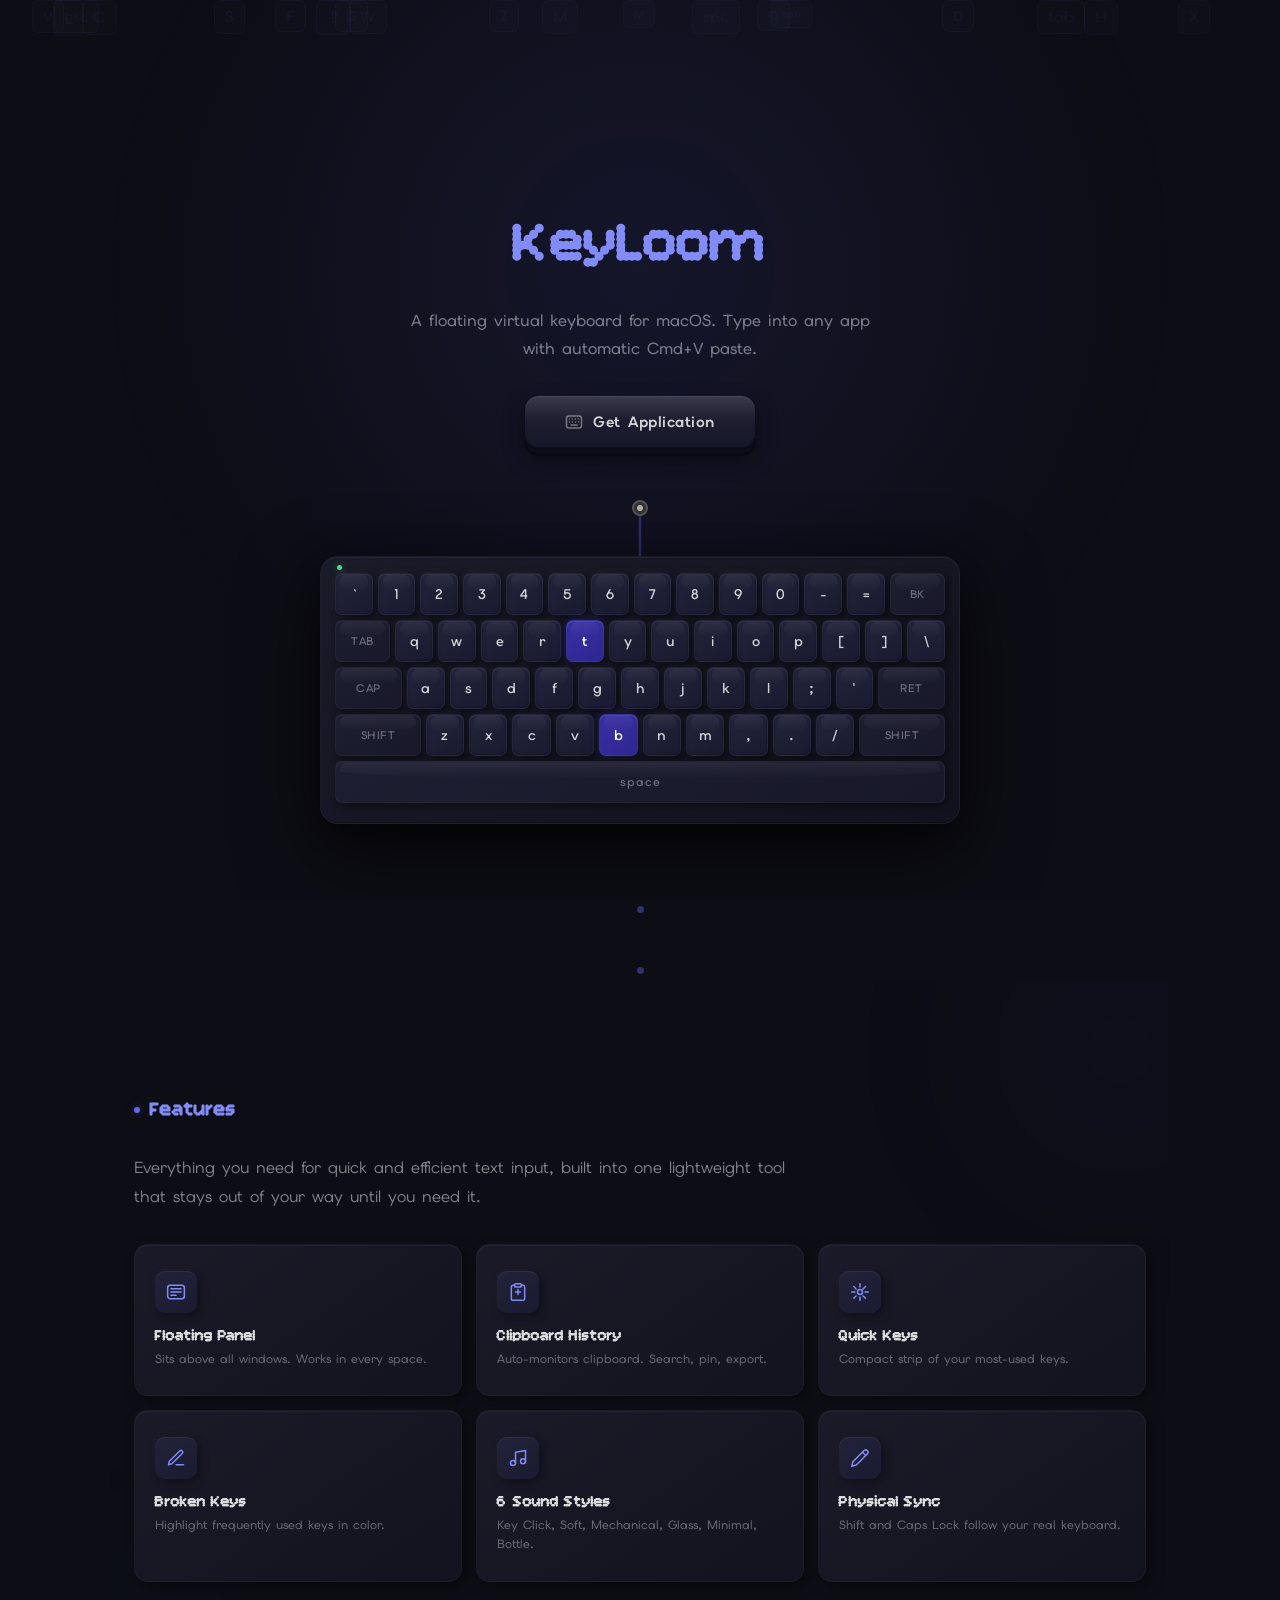
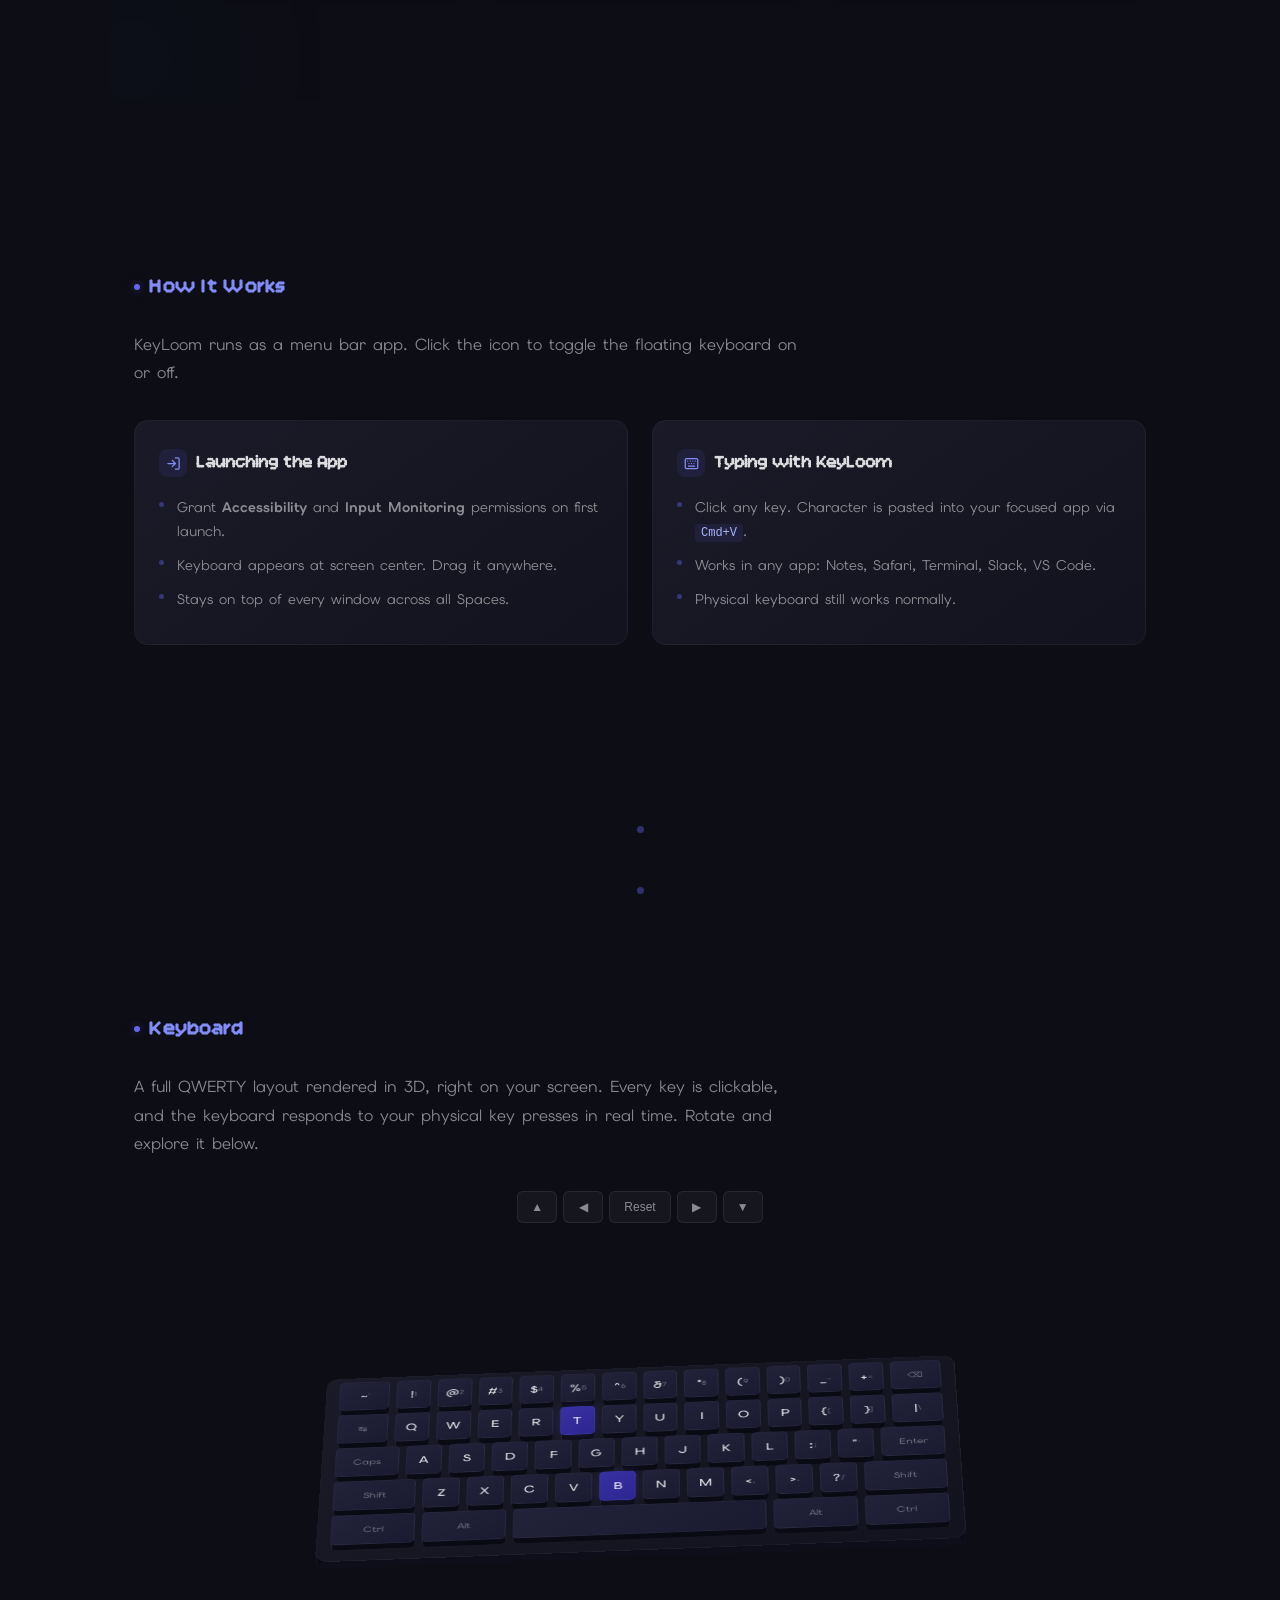
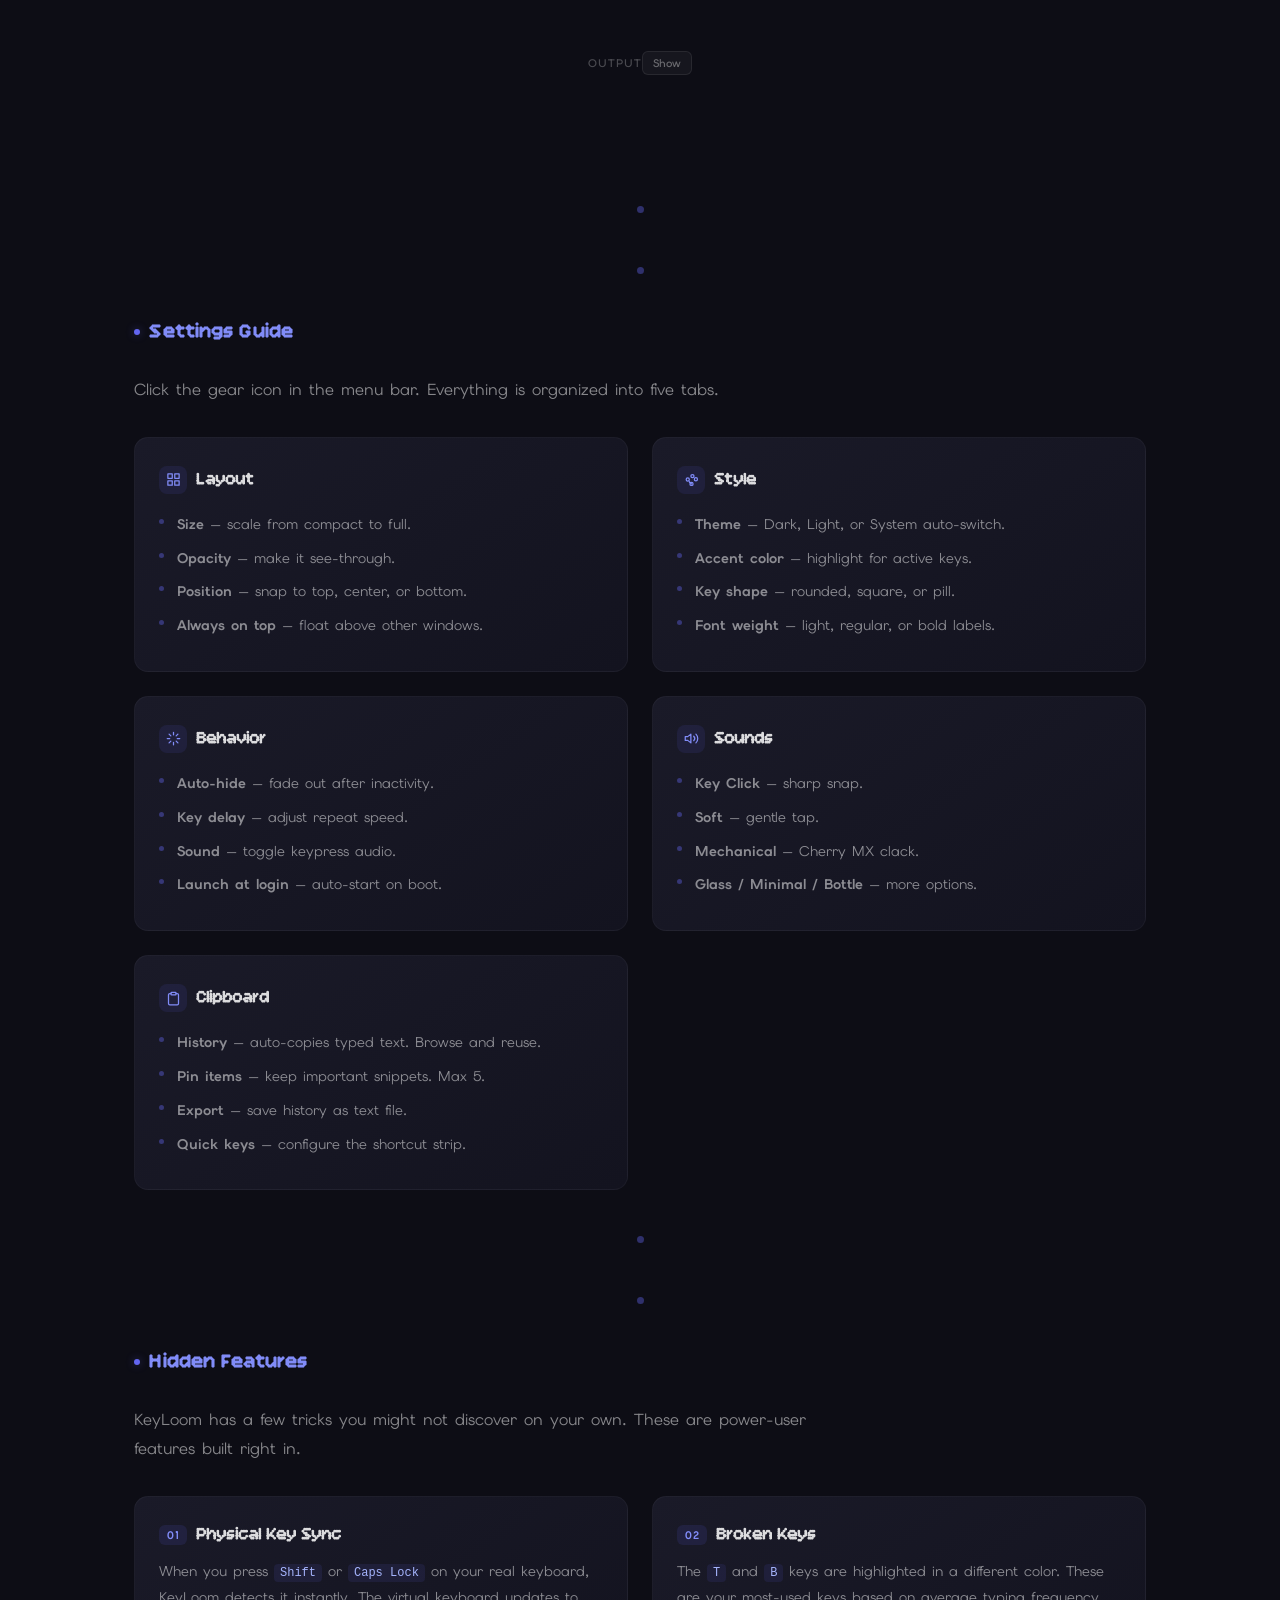
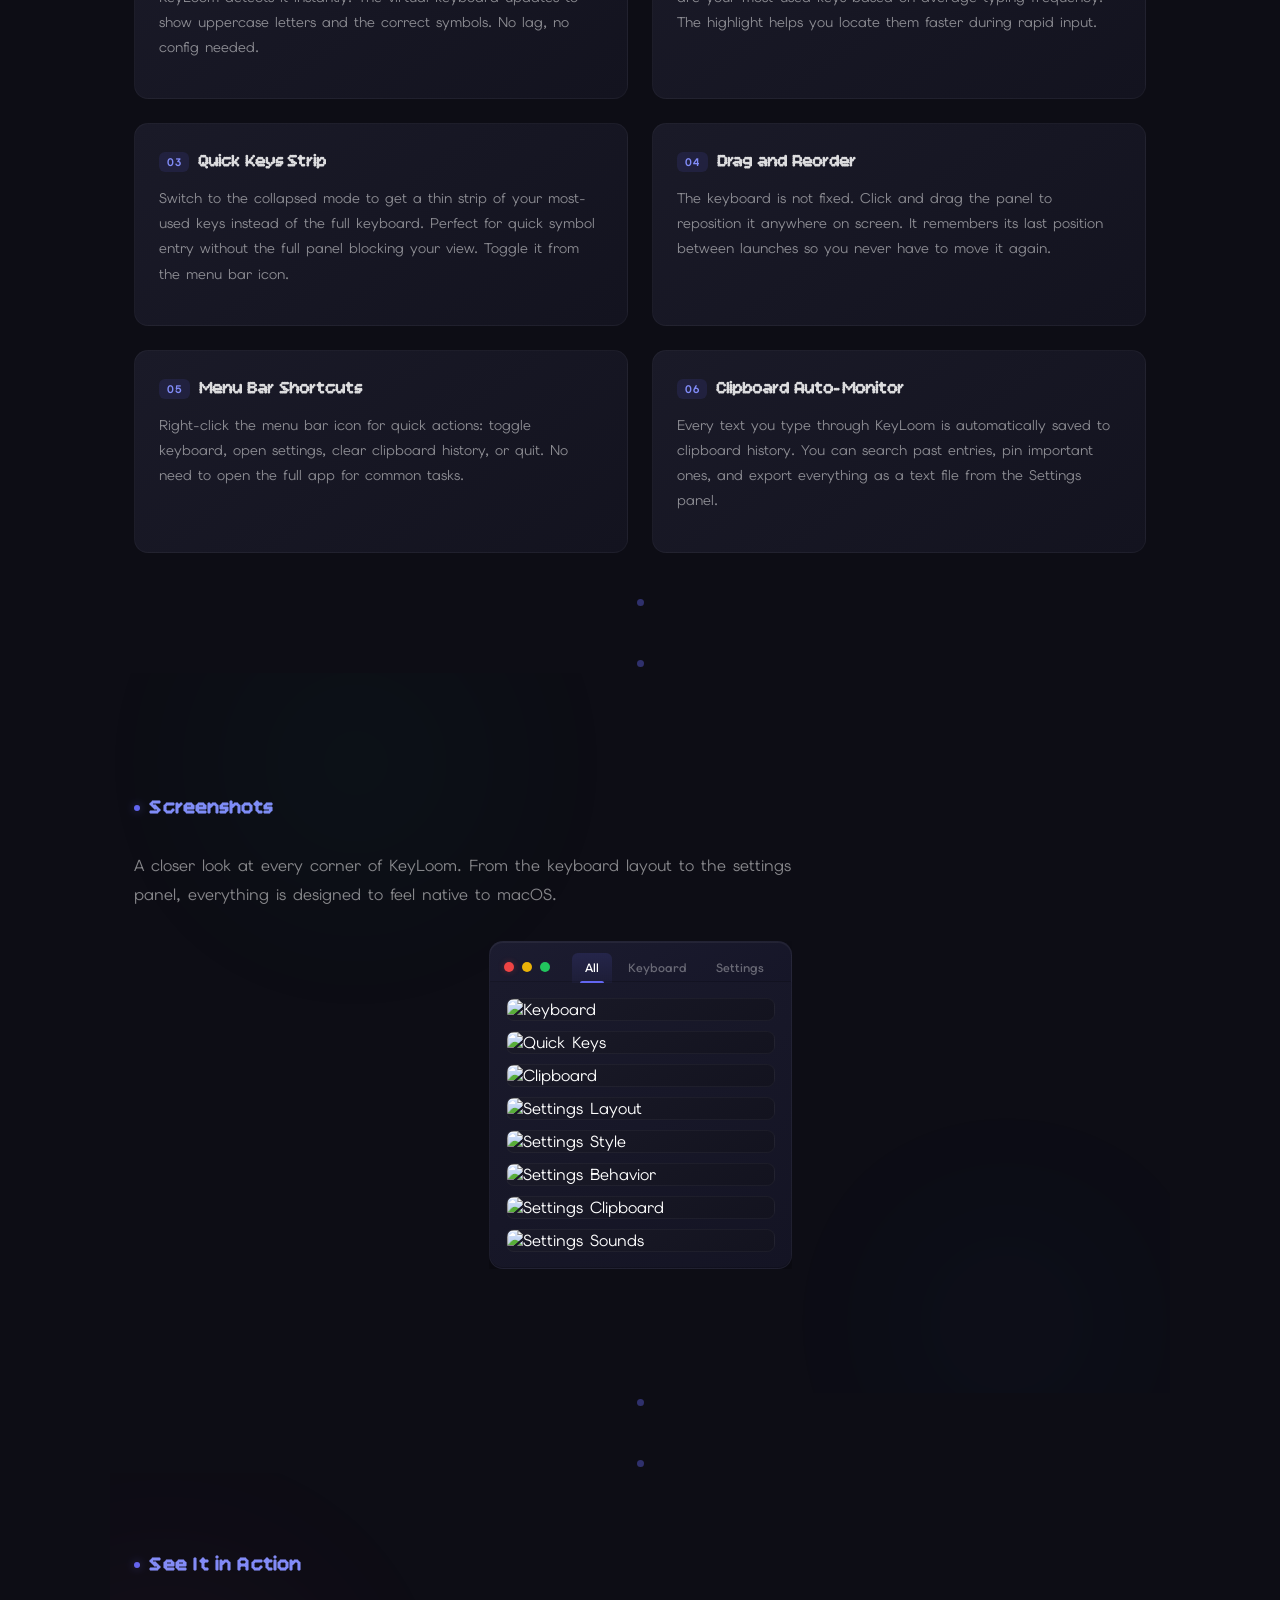
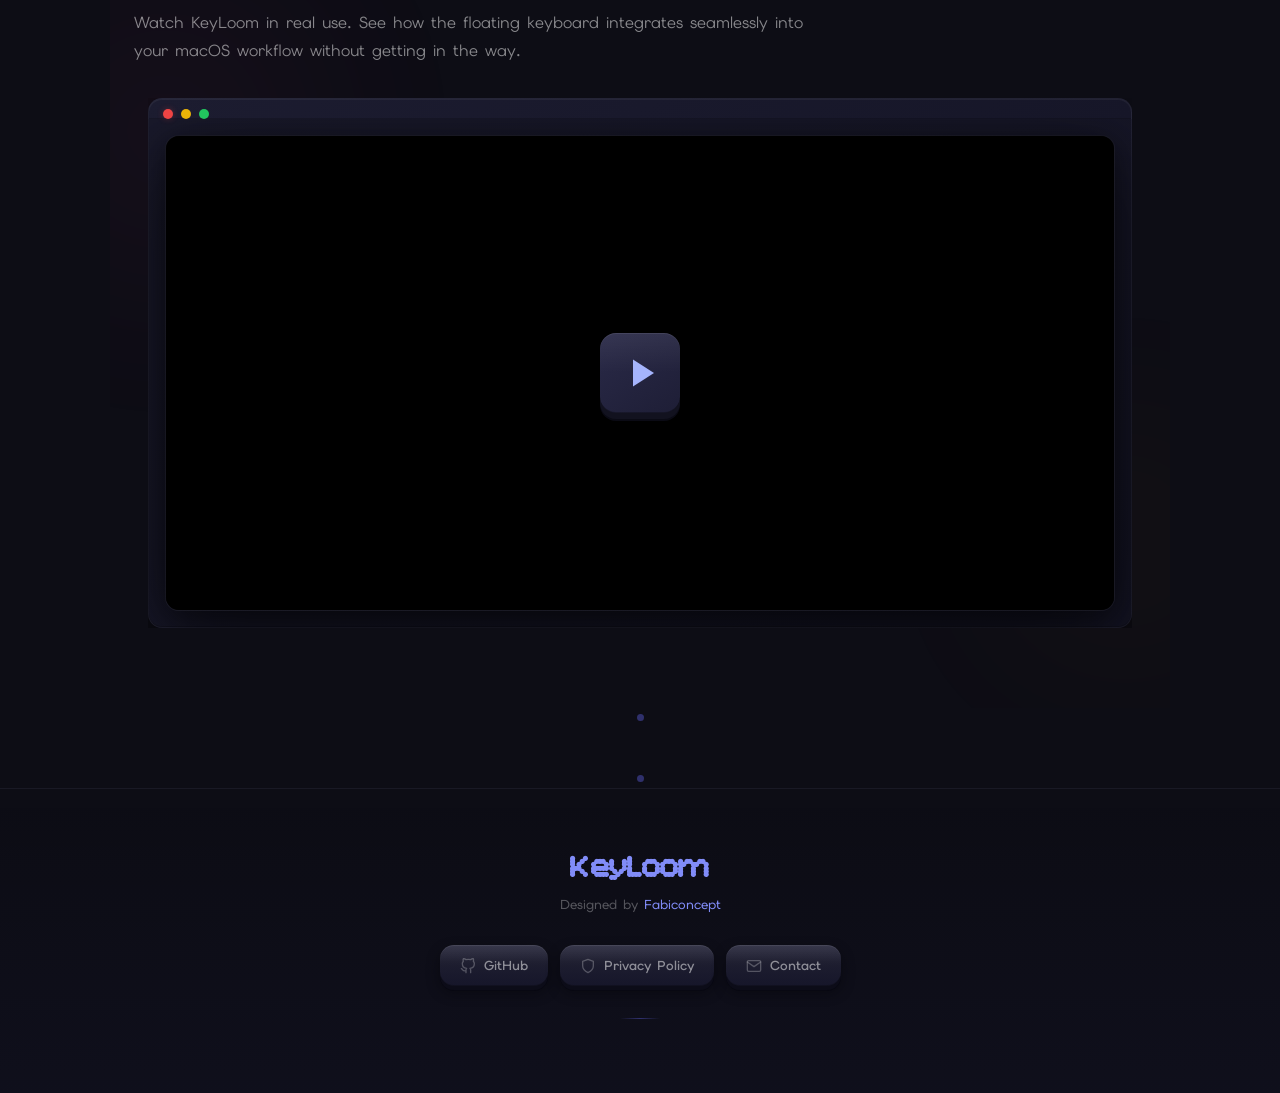
==== index.html @ 91e25a17 "deploy: 0bbc790ae3cbb75670860742435e9b5a8683fbfc" ====
<!DOCTYPE html>
<html lang="en">
<head>
<meta charset="UTF-8">
<meta name="viewport" content="width=device-width, initial-scale=1.0">
<title>KeyLoom - Floating Virtual Keyboard for macOS</title>
<meta name="description" content="KeyLoom is a floating virtual keyboard for macOS. Type with a customizable on-screen keyboard that stays on top of every window. Features clipboard history, broken keys, quick keys, and 6 sound styles.">
<meta name="keywords" content="macOS, virtual keyboard, floating keyboard, on-screen keyboard, accessibility, clipboard history, KeyLoom">
<meta name="author" content="Fabiconcept">
<meta name="robots" content="index, follow">
<link rel="canonical" href="https://keyloom.app/">
<meta property="og:type" content="website">
<meta property="og:title" content="KeyLoom - Floating Virtual Keyboard for macOS">
<meta property="og:description" content="A floating virtual keyboard for macOS. Customizable, always on top, with clipboard history, quick keys, and 6 sound styles.">
<meta property="og:image" content="https://keyloom.app/screenshots/final/hero.png">
<meta property="og:url" content="https://keyloom.app/">
<meta property="og:site_name" content="KeyLoom">
<meta name="twitter:card" content="summary_large_image">
<meta name="twitter:title" content="KeyLoom - Floating Virtual Keyboard for macOS">
<meta name="twitter:description" content="A floating virtual keyboard for macOS. Customizable, always on top, with clipboard history, quick keys, and 6 sound styles.">
<meta name="twitter:image" content="https://keyloom.app/screenshots/final/hero.png">
<meta name="twitter:creator" content="@fabiconcept">
<meta name="theme-color" content="#0d0d15">
<meta name="apple-mobile-web-app-capable" content="yes">
<meta name="apple-mobile-web-app-status-bar-style" content="black-translucent">
<link rel="icon" type="image/png" href="final/icon_256x256.png">
<style>
  @import url('https://fonts.googleapis.com/css2?family=Elms+Sans:wght@400;500;600;700&family=Bitcount+Prop+Single:wght@400;700&display=swap');
  * { margin: 0; padding: 0; box-sizing: border-box; }
  body {
    font-family: 'Elms Sans', sans-serif;
    background: #0d0d15;
    color: #fff;
    min-height: 100vh;
    overflow-x: hidden;
  }

  /* === FLOATING KEYS === */
  .bg-keys {
    position: fixed;
    inset: 0;
    pointer-events: none;
    z-index: 0;
    overflow: hidden;
  }
  .bg-key {
    position: absolute;
    font-family: 'Elms Sans', sans-serif;
    font-size: 14px;
    font-weight: 600;
    color: rgba(99,102,241,0.06);
    border: 1px solid rgba(99,102,241,0.04);
    border-radius: 6px;
    padding: 6px 10px;
    background: rgba(255,255,255,0.01);
    animation: drift linear infinite;
    will-change: transform;
  }
  @keyframes drift {
    0% { transform: translateY(110vh) rotate(0deg); opacity: 0; }
    10% { opacity: 1; }
    90% { opacity: 1; }
    100% { transform: translateY(-10vh) rotate(var(--rot)); opacity: 0; }
  }

  /* === HERO === */
  .hero {
    position: relative;
    min-height: 100vh;
    padding: 140px 20px 100px;
    text-align: center;
    overflow: hidden;
    display: flex;
    flex-direction: column;
    align-items: center;
    justify-content: center;
  }
  .hero::before {
    content: '';
    position: absolute;
    top: 0;
    left: 50%;
    transform: translate(-50%, -68%);
    width: 100%;
    height: 100%;
    background: url('final/hero.png') center top / 480px repeat;
    opacity: 0.05;
    pointer-events: none;
  }
  .hero::after {
    content: '';
    position: absolute;
    inset: 0;
    background: radial-gradient(circle at 50% 30%, rgba(99,102,241,0.1) 0%, transparent 60%);
    pointer-events: none;
  }
  .hero h1, .hero-title {
    font-family: 'Bitcount Prop Single', sans-serif;
    font-size: 56px; font-weight: 700; letter-spacing: -1px; margin-bottom: 28px;
    position: relative; z-index: 2;
  }
  .hero-title {
    display: inline-flex;
  }
  .hero-title .letter {
    display: inline-block;
    color: #818cf8;
    transition: letter-spacing 0.25s ease-out, opacity 0.25s ease-out;
  }
  .hero-title .letter.shrink {
    letter-spacing: -3px;
    opacity: 0.6;
  }
  .hero-title .letter.mild {
    letter-spacing: -1.5px;
    opacity: 0.8;
  }
  .hero-sub {
    font-size: 16px; font-weight: 500; color: rgba(255,255,255,0.45);
    max-width: 480px; margin: 0 auto 10px; line-height: 1.7;
    position: relative; z-index: 2;
  }
  .hero-desc {
    font-family: 'Elms Sans', sans-serif;
    font-size: 14px; color: rgba(255,255,255,0.3);
    max-width: 520px; margin: 0 auto 20px; line-height: 1.8;
    position: relative; z-index: 2;
  }
  .hero-cta {
    display: flex;
    gap: 12px;
    justify-content: center;
    margin-top: 24px;
    margin-bottom: 20px;
    position: relative;
    z-index: 2;
  }
  .pushable {
    position: relative;
    background: linear-gradient(180deg, #2e2e42 0%, #1e1e30 40%, #16162a 100%);
    border: none;
    border-radius: 14px;
    padding: 0;
    cursor: pointer;
    box-shadow:
      0 6px 0 0 #0c0c18,
      0 8px 0 0 #080812,
      0 10px 20px rgba(0,0,0,0.5),
      inset 0 1px 0 rgba(255,255,255,0.08),
      inset 0 -1px 0 rgba(0,0,0,0.3);
    transition: all 0.12s ease;
    overflow: hidden;
  }
  .pushable::before {
    content: '';
    position: absolute;
    top: 0; left: 0; right: 0;
    height: 50%;
    background: linear-gradient(180deg, rgba(255,255,255,0.06) 0%, transparent 100%);
    border-radius: 14px 14px 0 0;
    pointer-events: none;
  }
  .pushable::after {
    content: '';
    position: absolute;
    top: -50%; left: -50%;
    width: 200%; height: 200%;
    background: radial-gradient(circle at 30% 30%, rgba(99,102,241,0.15) 0%, transparent 50%);
    opacity: 0;
    transition: opacity 0.3s;
    pointer-events: none;
  }
  .pushable:hover {
    box-shadow:
      0 7px 0 0 #0c0c18,
      0 9px 0 0 #080812,
      0 12px 32px rgba(99,102,241,0.4),
      0 12px 20px rgba(0,0,0,0.4),
      inset 0 1px 0 rgba(255,255,255,0.1),
      inset 0 -1px 0 rgba(0,0,0,0.3);
    transform: translateY(-2px);
  }
  .pushable:hover::after {
    opacity: 1;
  }
  .pushable:focus:not(:focus-visible) {
    outline: none;
  }
  .front {
    display: flex;
    align-items: center;
    gap: 10px;
    padding: 16px 40px;
    border-radius: 14px;
    font-family: 'Elms Sans', sans-serif;
    font-size: 15px;
    font-weight: 700;
    letter-spacing: 0.5px;
    background: transparent;
    color: rgba(255,255,255,0.8);
    position: relative;
    z-index: 1;
    transition: color 0.2s;
  }
  .front svg {
    width: 18px; height: 18px;
    opacity: 0.5;
    transition: opacity 0.2s, transform 0.2s;
  }
  .pushable:hover .front {
    color: #fff;
  }
  .pushable:hover .front svg {
    opacity: 1;
    transform: translateX(2px);
  }
  .pushable:active {
    box-shadow:
      0 2px 0 0 #0c0c18,
      0 3px 0 0 #080812,
      0 4px 10px rgba(0,0,0,0.4),
      inset 0 1px 0 rgba(255,255,255,0.04),
      inset 0 -1px 0 rgba(0,0,0,0.2);
    transform: translateY(4px);
  }
  .pushable:active .front {
    color: rgba(255,255,255,0.6);
  }
  .cta-secondary {
    display: inline-flex;
    align-items: center;
    padding: 12px 28px;
    border-radius: 12px;
    font-family: 'Elms Sans', sans-serif;
    font-size: 14px;
    font-weight: 600;
    text-decoration: none;
    cursor: pointer;
    background: transparent;
    color: rgba(255,255,255,0.7);
    border: 2px solid rgba(255,255,255,0.2);
    transition: all 0.25s;
  }
  .cta-secondary:hover {
    color: #fff;
    border-color: #6366f1;
    background: rgba(99,102,241,0.1);
    transform: translateY(-2px);
  }

  /* === NEUMORPHIC KEYBOARD === */
  .kb-wrap {
    position: relative; z-index: 2;
    width: 100%; max-width: 680px;
    margin: 0 auto;
    height: 260px;
  }
  .kb-rope {
    position: absolute;
    top: 0; left: 0;
    width: 100%;
    height: 100%;
    pointer-events: none;
    overflow: visible;
  }
  .kb-base {
    position: absolute;
    width: calc(100% - 40px);
    left: 0;
    background: linear-gradient(145deg, #1a1a28, #13131f);
    border-radius: 18px;
    padding: 16px 14px 20px;
    box-shadow:
      0 30px 80px rgba(0,0,0,0.6),
      0 12px 40px rgba(0,0,0,0.4),
      inset 0 1px 0 rgba(255,255,255,0.04),
      inset 0 -1px 0 rgba(0,0,0,0.3);
    border: 1px solid rgba(255,255,255,0.03);
    cursor: grab;
    user-select: none;
  }
  .kb-base:active { cursor: grabbing; }
  .kb-base::before {
    content: '';
    position: absolute;
    top: 8px; left: 16px;
    width: 5px; height: 5px;
    border-radius: 50%;
    background: #4ade80;
    box-shadow: 0 0 8px rgba(74,222,128,0.5), 0 0 20px rgba(74,222,128,0.2);
  }
  .kb-row { display: flex; gap: 5px; margin-bottom: 5px; }
  .kb-row:last-child { margin-bottom: 0; }
  .k {
    position: relative;
    height: 42px;
    border-radius: 7px;
    display: flex;
    align-items: center;
    justify-content: center;
    font-size: 14px;
    font-weight: 600;
    color: rgba(255,255,255,0.8);
    cursor: pointer;
    user-select: none;
    transition: all 0.08s ease;
    flex: 1;
    background: linear-gradient(145deg, #22223a, #1a1a30);
    box-shadow:
      4px 4px 10px rgba(0,0,0,0.5),
      -2px -2px 8px rgba(255,255,255,0.03),
      inset 0 1px 0 rgba(255,255,255,0.08),
      inset 0 -1px 2px rgba(0,0,0,0.2);
    border: 1px solid rgba(255,255,255,0.04);
  }
  .k:active, .k.pressed {
    transform: translateY(2px);
    box-shadow:
      1px 1px 4px rgba(0,0,0,0.5),
      -1px -1px 3px rgba(255,255,255,0.02),
      inset 0 2px 4px rgba(0,0,0,0.3),
      inset 0 1px 1px rgba(0,0,0,0.2);
    background: linear-gradient(145deg, #1c1c32, #18182c);
  }
  .k::before {
    content: '';
    position: absolute;
    top: 1px; left: 4px; right: 4px;
    height: 40%;
    border-radius: 6px 6px 50% 50%;
    background: linear-gradient(180deg, rgba(255,255,255,0.06), transparent);
    pointer-events: none;
  }
  .k.w15 { flex: 1.5; }
  .k.w18 { flex: 1.8; }
  .k.w23 { flex: 2.3; }
  .k.wsp { flex: 5.5; }
  .k.fn {
    color: rgba(255,255,255,0.35);
    background: linear-gradient(145deg, #1e1e32, #18182a);
    box-shadow:
      3px 3px 8px rgba(0,0,0,0.5),
      -1px -1px 6px rgba(255,255,255,0.02),
      inset 0 1px 0 rgba(255,255,255,0.05);
    font-size: 11px;
    letter-spacing: 0.5px;
  }
  .k.broken {
    background: linear-gradient(145deg, #3730a3, #2e2690);
    color: #fff;
    box-shadow:
      4px 4px 12px rgba(0,0,0,0.5),
      -2px -2px 8px rgba(99,102,241,0.08),
      inset 0 1px 0 rgba(255,255,255,0.12),
      0 0 20px rgba(99,102,241,0.15);
  }

  /* === WIRE DIVIDER === */
  .wire-divider {
    position: relative;
    height: 80px;
    display: flex;
    align-items: center;
    justify-content: center;
    cursor: grab;
    user-select: none;
    -webkit-user-select: none;
  }
  .wire-divider:active { cursor: grabbing; }
  .wire-divider svg {
    width: 20px;
    height: 60px;
    overflow: visible;
  }
  .wire-divider .wire-rope {
    fill: none;
    stroke: rgba(99,102,241,0.35);
    stroke-width: 1.5;
    stroke-linecap: round;
    transition: stroke 0.3s, stroke-width 0.3s;
  }
  .wire-divider:hover .wire-rope {
    stroke: rgba(99,102,241,0.6);
    stroke-width: 2;
  }
  .wire-divider .wire-dot {
    position: absolute;
    width: 7px; height: 7px;
    border-radius: 50%;
    background: rgba(99,102,241,0.4);
    transition: transform 0.3s, box-shadow 0.3s, background 0.3s;
    z-index: 2;
  }
  .wire-divider:hover .wire-dot,
  .wire-divider:active .wire-dot {
    transform: scale(1.4);
    background: rgba(99,102,241,0.7);
    box-shadow: 0 0 14px rgba(99,102,241,0.5), inset 0 1px 0 rgba(255,255,255,0.25);
  }

  /* === SECTIONS === */
  .section {
    max-width: 1060px;
    margin: 0 auto;
    padding: 40px 24px;
    min-height: 80vh;
    display: flex;
    flex-direction: column;
    justify-content: center;
    position: relative;
    overflow: hidden;
  }
  .section-tall {
    min-height: 100vh;
  }
  .section-title {
    font-family: 'Bitcount Prop Single', sans-serif;
    font-size: 20px; font-weight: 700; margin-bottom: 32px;
    color: rgba(255,255,255,0.7);
    display: flex; align-items: center; gap: 10px;
  }
  .section-title .letter {
    display: inline-block;
    color: #818cf8;
    transition: letter-spacing 0.25s ease-out, opacity 0.25s ease-out;
  }
  .section-title .letter.shrink {
    letter-spacing: -3px;
    opacity: 0.6;
  }
  .section-title .letter.mild {
    letter-spacing: -1.5px;
    opacity: 0.8;
  }
  .section-title .dot {
    width: 6px; height: 6px;
    border-radius: 50%;
    background: #6366f1;
    box-shadow: 0 0 8px rgba(99,102,241,0.4);
  }

  /* === GUIDE SECTIONS === */
  .guide-grid {
    display: grid;
    grid-template-columns: 1fr 1fr;
    gap: 24px;
  }
  .guide-card {
    background: linear-gradient(145deg, #1a1a28, #13131f);
    border: 1px solid rgba(255,255,255,0.04);
    border-radius: 14px;
    padding: 28px 24px;
    transition: transform 0.3s cubic-bezier(0.22,1,0.36,1);
  }
  .guide-card:hover {
    transform: translateY(-3px);
  }
  .guide-card h3 {
    font-family: 'Bitcount Prop Single', sans-serif;
    font-size: 17px;
    font-weight: 700;
    color: rgba(255,255,255,0.85);
    margin-bottom: 14px;
    display: flex;
    align-items: center;
    gap: 10px;
  }
  .guide-card h3 .guide-num {
    font-family: 'Elms Sans', sans-serif;
    font-size: 11px;
    font-weight: 700;
    color: #818cf8;
    background: rgba(99,102,241,0.12);
    padding: 3px 8px;
    border-radius: 6px;
    letter-spacing: 0.5px;
  }
  .guide-card h3 .guide-icon {
    width: 28px;
    height: 28px;
    display: flex;
    align-items: center;
    justify-content: center;
    background: rgba(99,102,241,0.1);
    border-radius: 8px;
    flex-shrink: 0;
  }
  .guide-card h3 .guide-icon svg {
    width: 15px;
    height: 15px;
    color: #818cf8;
  }
  .guide-card p {
    font-family: 'Elms Sans', sans-serif;
    font-size: 14px;
    line-height: 1.8;
    color: rgba(255,255,255,0.5);
    margin-bottom: 10px;
  }
  .guide-card ul {
    list-style: none;
    padding: 0;
    margin: 0;
  }
  .guide-card ul li {
    font-family: 'Elms Sans', sans-serif;
    font-size: 14px;
    line-height: 1.7;
    color: rgba(255,255,255,0.5);
    padding: 5px 0;
    padding-left: 18px;
    position: relative;
  }
  .guide-card ul li::before {
    content: '';
    position: absolute;
    left: 0;
    top: 11px;
    width: 5px;
    height: 5px;
    border-radius: 50%;
    background: rgba(99,102,241,0.4);
  }
  .guide-card code {
    font-family: 'SF Mono', 'Menlo', monospace;
    font-size: 12px;
    background: rgba(99,102,241,0.1);
    color: #a5b4fc;
    padding: 2px 6px;
    border-radius: 4px;
  }
  .guide-card .guide-tip {
    margin-top: 12px;
    padding: 10px 14px;
    background: rgba(99,102,241,0.06);
    border-left: 2px solid rgba(99,102,241,0.3);
    border-radius: 0 8px 8px 0;
    font-size: 13px;
    color: rgba(255,255,255,0.45);
    line-height: 1.7;
  }
  .guide-card-full {
    grid-column: 1 / -1;
  }
  @media (max-width: 700px) {
    .guide-grid { grid-template-columns: 1fr; }
  }

  /* === BLUR BLOBS === */
  .blob {
    position: absolute;
    border-radius: 50%;
    filter: blur(100px);
    opacity: 0.04;
    pointer-events: none;
    z-index: 0;
  }
  .blob-purple { background: #6366f1; }
  .blob-blue { background: #3b82f6; }
  .blob-pink { background: #ec4899; }
  .blob-cyan { background: #06b6d4; }
  .blob-green { background: #10b981; }
  .blob-amber { background: #f59e0b; }
  @media (max-width: 600px) {
    .blob { transform: scale(0.5); }
  }

  /* === 3D KEYBOARD === */
  .kb3d-controls {
    display: flex; justify-content: center; gap: 6px; margin-bottom: 40px;
  }
  .kb3d-btn {
    width: 40px; height: 32px;
    border: 1px solid rgba(255,255,255,0.08);
    border-radius: 6px;
    background: rgba(255,255,255,0.04);
    color: rgba(255,255,255,0.5);
    font-size: 12px; cursor: pointer;
    transition: all 0.2s;
  }
  .kb3d-btn:hover { background: rgba(255,255,255,0.08); color: rgba(255,255,255,0.8); }
  .kb3d-btn:active { transform: scale(0.95); }
  #kb3d-reset { width: auto; padding: 0 14px; }
  .kb3d-stage {
    perspective: 5000px;
    display: flex; justify-content: center;
    padding: 60px 0;
  }
  .kb3d-keyboard {
    width: 640px;
    display: flex;
    flex-direction: column;
    gap: 7px;
    padding: 14px;
    background: linear-gradient(145deg, #1a1a28, #13131f);
    border-radius: 14px;
    border: 1px solid rgba(255,255,255,0.03);
    transform-style: preserve-3d;
    transform: rotateX(12deg) rotateY(0deg);
    transition: transform 0.3s cubic-bezier(0.22,1,0.36,1);
    position: relative;
    --base-depth: 14px;
  }
  .kb3d-row {
    display: flex;
    gap: 7px;
    transform-style: preserve-3d;
  }
  .kb3d-row:last-child { margin-bottom: 0; }
  /* Keyboard base - 3D case */
  .kb3d-keyboard::before {
    content: '';
    position: absolute;
    top: 0; left: 0; right: 0;
    height: 10px;
    transform-origin: top center;
    transform: rotateX(-90deg);
    background: linear-gradient(180deg, #22223a, #1a1a28);
    border-radius: 14px 14px 0 0;
  }
  .kb3d-keyboard::after {
    content: '';
    position: absolute;
    bottom: 0; left: 0; right: 0;
    height: 10px;
    transform-origin: bottom center;
    transform: rotateX(90deg);
    background: #0e0e1a;
    border-radius: 0 0 14px 14px;
  }
  /* Left side face */
  .kb3d-side-left {
    position: absolute;
    top: 0; left: 0;
    width: 10px; height: 100%;
    transform-origin: center left;
    transform: rotateY(90deg);
    background: linear-gradient(90deg, #16162a, #13131f);
    border-radius: 14px 0 0 14px;
    pointer-events: none;
  }
  /* Right side face */
  .kb3d-side-right {
    position: absolute;
    top: 0; right: 0;
    width: 10px; height: 100%;
    transform-origin: center right;
    transform: rotateY(-90deg);
    background: linear-gradient(270deg, #16162a, #13131f);
    border-radius: 0 14px 14px 0;
    pointer-events: none;
  }
  /* Back face */
  .kb3d-side-back {
    position: absolute;
    top: 0; left: 0;
    width: 100%; height: 100%;
    transform: translateZ(-10px);
    background: #0a0a16;
    border-radius: 14px;
    pointer-events: none;
  }
  .kb3d-key {
    position: relative;
    display: flex; align-items: center; justify-content: center;
    height: 42px;
    flex: 1;
    font-size: 14px; font-weight: 600; color: rgba(255,255,255,0.8);
    border-radius: 5px;
    background: linear-gradient(145deg, #22223a, #1a1a30);
    border: 1px solid rgba(255,255,255,0.04);
    transform-style: preserve-3d;
    --key-depth: 8px;
    transform: translateZ(var(--key-depth));
    transition: transform 0.1s ease, background 0.1s ease;
    cursor: pointer;
    user-select: none;
  }
  .kb3d-key:hover {
    background: linear-gradient(145deg, #2a2a4a, #222240);
  }
  .kb3d-key:active {
    transform: translateZ(calc(var(--key-depth) / 2));
  }
  .kb3d-key::before {
    content: '';
    position: absolute;
    inset: 0;
    border-radius: 5px;
    pointer-events: auto;
  }
  .kb3d-key span { display: block; font-size: 9px; color: rgba(255,255,255,0.3); }
  /* Key widths matching original */
  .kb3d-key.kb3d-w15 { flex: 1.5; }
  .kb3d-key.kb3d-w18 { flex: 1.8; }
  .kb3d-key.kb3d-w23 { flex: 2.3; }
  .kb3d-key.kb3d-wsp { flex: 5.5; }
  /* 3D face base styles */
  .kb3d-key .k-face {
    position: absolute;
    pointer-events: none;
    backface-visibility: hidden;
  }
  /* Front = key itself (background already applied) */
  /* Top face */
  .kb3d-key .k-top {
    width: 100%; height: var(--key-depth);
    top: 0; left: 0;
    transform-origin: top center;
    transform: rotateX(-90deg);
    background: linear-gradient(180deg, #3a3a5a, #2a2a44);
    border-radius: 5px 5px 0 0;
  }
  /* Bottom face */
  .kb3d-key .k-bottom {
    width: 100%; height: var(--key-depth);
    bottom: 0; left: 0;
    transform-origin: bottom center;
    transform: rotateX(90deg);
    background: #0e0e1a;
    border-radius: 0 0 5px 5px;
  }
  /* Left face */
  .kb3d-key .k-left {
    width: var(--key-depth); height: 100%;
    top: 0; left: 0;
    transform-origin: center left;
    transform: rotateY(90deg);
    background: linear-gradient(90deg, #2a2a4a, #1e1e38);
  }
  /* Right face */
  .kb3d-key .k-right {
    width: var(--key-depth); height: 100%;
    top: 0; right: 0;
    transform-origin: center right;
    transform: rotateY(-90deg);
    background: linear-gradient(270deg, #2a2a4a, #1e1e38);
  }
  /* Back face */
  .kb3d-key .k-back {
    width: 100%; height: 100%;
    top: 0; left: 0;
    transform: translateZ(calc(var(--key-depth) * -1));
    background: #0a0a14;
    border-radius: 5px;
  }
  .kb3d-key.kb3d-fn {
    color: rgba(255,255,255,0.35);
    font-size: 9px;
  }
  .kb3d-key.kb3d-broken {
    background: linear-gradient(145deg, #3730a3, #2e2690);
    box-shadow: 0 0 12px rgba(99,102,241,0.2);
  }
  .kb3d-key.kb3d-broken .k-top { background: linear-gradient(180deg, #4338ca, #3730a3); }
  .kb3d-key.kb3d-broken .k-left { background: linear-gradient(90deg, #312e81, #2e2690); }
  .kb3d-key.kb3d-broken .k-right { background: linear-gradient(270deg, #312e81, #2e2690); }
  .kb3d-key.kb3d-fn {
    color: rgba(255,255,255,0.35);
    font-size: 11px;
    font-weight: 500;
  }
  .kb3d-key.kb3d-broken {
    background: linear-gradient(145deg, #3730a3, #2e2690);
    box-shadow: 0 0 12px rgba(99,102,241,0.2);
  }
  .kb3d-key.kb3d-broken .k-top { background: linear-gradient(180deg, #4338ca, #3730a3); }
  .kb3d-key.kb3d-broken .k-left { background: linear-gradient(90deg, #312e81, #2e2690); }
  .kb3d-key.kb3d-broken .k-right { background: linear-gradient(270deg, #312e81, #2e2690); }
  .kb3d-output {
    max-width: 640px;
    margin: 0 auto;
    text-align: left;
  }
  .kb3d-output-header {
    display: flex;
    align-items: center;
    justify-content: space-between;
    margin-bottom: 8px;
  }
  .kb3d-output-label {
    font-family: 'Elms Sans', sans-serif;
    font-size: 11px;
    font-weight: 600;
    color: rgba(255,255,255,0.25);
    text-transform: uppercase;
    letter-spacing: 1px;
  }
  .kb3d-toggle {
    font-family: 'Elms Sans', sans-serif;
    font-size: 11px;
    font-weight: 600;
    color: rgba(255,255,255,0.35);
    background: rgba(255,255,255,0.04);
    border: 1px solid rgba(255,255,255,0.08);
    border-radius: 6px;
    padding: 4px 10px;
    cursor: pointer;
    transition: all 0.2s;
  }
  .kb3d-toggle:hover {
    color: rgba(255,255,255,0.6);
    border-color: rgba(99,102,241,0.3);
  }
  .kb3d-output-text {
    width: 100%;
    min-height: 48px;
    padding: 12px 16px;
    font-family: 'Elms Sans', sans-serif;
    font-size: 14px;
    color: rgba(255,255,255,0.7);
    background: linear-gradient(145deg, #1a1a28, #13131f);
    border: 1px solid rgba(255,255,255,0.06);
    border-radius: 10px;
    outline: none;
    line-height: 1.6;
    white-space: pre-wrap;
    word-break: break-all;
  }
  .kb3d-output-text:focus {
    border-color: rgba(99,102,241,0.3);
  }
  .kb3d-output-text:empty::before {
    content: 'Type here or click the keys above...';
    color: rgba(255,255,255,0.15);
  }
  .kb3d-active .k-top {
    background: linear-gradient(180deg, #6366f1, #4f46e5) !important;
  }
  .kb3d-key.kb3d-active {
    transform: translateY(2px);
    box-shadow: 0 1px 2px rgba(0,0,0,0.3);
  }
  .kb3d-key.kb3d-active .k-top {
    background: linear-gradient(180deg, #6366f1, #4f46e5) !important;
    box-shadow: 0 0 12px rgba(99,102,241,0.4);
  }
  .kb3d-key.kb3d-active .k-left {
    background: linear-gradient(90deg, #312e81, #3730a3) !important;
  }
  .kb3d-key.kb3d-active .k-right {
    background: linear-gradient(270deg, #312e81, #3730a3) !important;
  }
  .grid { display: grid; gap: 16px; }
  .grid-2 { grid-template-columns: 1fr 1fr; }

  .card {
    background: linear-gradient(145deg, #1a1a28, #13131f);
    border: 1px solid rgba(255,255,255,0.04);
    border-radius: 14px;
    overflow: hidden;
    transition: transform 0.3s cubic-bezier(0.22,1,0.36,1), box-shadow 0.3s;
    box-shadow:
      6px 6px 16px rgba(0,0,0,0.4),
      -2px -2px 10px rgba(255,255,255,0.02),
      inset 0 1px 0 rgba(255,255,255,0.04);
    cursor: pointer;
  }
  .card:hover {
    transform: translateY(-5px);
    box-shadow:
      10px 10px 30px rgba(0,0,0,0.5),
      0 0 30px rgba(99,102,241,0.08);
  }
  .card img { width: 100%; display: block; object-fit: cover; }
  .card-body { padding: 14px 16px; }
  .card-label { font-size: 13px; font-weight: 600; color: rgba(255,255,255,0.75); }
  .card-sub { font-size: 11px; font-weight: 500; color: rgba(255,255,255,0.3); margin-top: 3px; }

  /* Video section */
  .video-container { padding: 16px; }
  .kb-video-player {
    position: relative;
    width: 100%;
    min-width: 950px;
    background: linear-gradient(145deg, #0f0f1a, #0a0a14);
    border-radius: 14px;
    overflow: hidden;
    border: 1px solid rgba(255,255,255,0.05);
    box-shadow:
      0 24px 80px rgba(0,0,0,0.6),
      0 8px 32px rgba(0,0,0,0.4),
      inset 0 1px 0 rgba(255,255,255,0.03);
    font-family: 'Elms Sans', sans-serif;
  }
  .kb-video {
    width: 100%;
    display: block;
    cursor: pointer;
    background: #000;
  }

  /* Center overlay */
  .kb-video-overlay {
    position: absolute;
    inset: 0;
    display: flex;
    align-items: center;
    justify-content: center;
    background: radial-gradient(circle at 50% 50%, rgba(0,0,0,0.2) 0%, rgba(0,0,0,0.5) 100%);
    transition: opacity 0.35s ease;
    cursor: pointer;
    z-index: 2;
  }
  .kb-video-overlay.hidden { opacity: 0; pointer-events: none; }

  /* Big play key */
  .kb-video-play {
    width: 80px; height: 80px;
    border-radius: 16px;
    border: none;
    background: linear-gradient(145deg, #2a2a48, #1e1e36);
    color: #a5b4fc;
    display: flex;
    align-items: center;
    justify-content: center;
    cursor: pointer;
    transition: all 0.25s cubic-bezier(0.22,1,0.36,1);
    box-shadow:
      0 6px 0 0 #12121f,
      0 8px 0 0 #0a0a14,
      0 12px 40px rgba(0,0,0,0.5),
      inset 0 1px 0 rgba(255,255,255,0.08),
      inset 0 -1px 0 rgba(0,0,0,0.3);
    position: relative;
  }
  .kb-video-play::before {
    content: '';
    position: absolute;
    top: 0; left: 0; right: 0;
    height: 50%;
    background: linear-gradient(180deg, rgba(255,255,255,0.06) 0%, transparent 100%);
    border-radius: 16px 16px 0 0;
    pointer-events: none;
  }
  .kb-video-play svg { margin-left: 4px; transition: transform 0.2s; }
  .kb-video-play:hover {
    transform: translateY(-3px);
    background: linear-gradient(145deg, #32325a, #262648);
    color: #c7d2fe;
    box-shadow:
      0 8px 0 0 #12121f,
      0 10px 0 0 #0a0a14,
      0 16px 50px rgba(99,102,241,0.25),
      inset 0 1px 0 rgba(255,255,255,0.1),
      inset 0 -1px 0 rgba(0,0,0,0.3);
  }
  .kb-video-play:hover svg { transform: scale(1.1); }
  .kb-video-play:active {
    transform: translateY(3px);
    box-shadow:
      0 2px 0 0 #12121f,
      0 3px 0 0 #0a0a14,
      0 4px 16px rgba(0,0,0,0.4),
      inset 0 2px 4px rgba(0,0,0,0.3);
  }

  /* Bottom bar - keyboard tray */
  .kb-video-controls {
    position: absolute;
    bottom: 0; left: 0; right: 0;
    display: flex;
    align-items: center;
    gap: 6px;
    padding: 8px 12px;
    background: linear-gradient(180deg, rgba(15,15,26,0.0) 0%, rgba(15,15,26,0.95) 30%);
    opacity: 0;
    transition: opacity 0.3s ease;
    z-index: 3;
  }
  .kb-video-player:hover .kb-video-controls { opacity: 1; }

  /* Key-style buttons */
  .kb-video-btn {
    width: 34px; height: 30px;
    border-radius: 6px;
    border: none;
    background: linear-gradient(145deg, #22223a, #1a1a30);
    color: rgba(255,255,255,0.6);
    display: flex;
    align-items: center;
    justify-content: center;
    cursor: pointer;
    transition: all 0.12s ease;
    flex-shrink: 0;
    box-shadow:
      3px 3px 8px rgba(0,0,0,0.5),
      -1px -1px 6px rgba(255,255,255,0.02),
      inset 0 1px 0 rgba(255,255,255,0.06),
      inset 0 -1px 2px rgba(0,0,0,0.2);
    position: relative;
  }
  .kb-video-btn::before {
    content: '';
    position: absolute;
    top: 1px; left: 3px; right: 3px;
    height: 40%;
    border-radius: 5px 5px 50% 50%;
    background: linear-gradient(180deg, rgba(255,255,255,0.05), transparent);
    pointer-events: none;
  }
  .kb-video-btn:hover {
    background: linear-gradient(145deg, #2a2a4a, #222240);
    color: #a5b4fc;
  }
  .kb-video-btn:active {
    transform: translateY(2px);
    box-shadow:
      1px 1px 3px rgba(0,0,0,0.5),
      inset 0 2px 4px rgba(0,0,0,0.3);
  }
  .kb-video-btn.active {
    background: linear-gradient(145deg, #3730a3, #2e2690);
    color: #fff;
    box-shadow:
      3px 3px 8px rgba(0,0,0,0.5),
      inset 0 1px 0 rgba(255,255,255,0.1),
      0 0 12px rgba(99,102,241,0.15);
  }

  /* Progress track - like a keyboard trackpad */
  .kb-video-progress {
    flex: 1;
    height: 5px;
    background: rgba(255,255,255,0.06);
    border-radius: 3px;
    cursor: pointer;
    position: relative;
    transition: height 0.15s ease;
    border: 1px solid rgba(255,255,255,0.03);
  }
  .kb-video-progress:hover { height: 7px; }
  .kb-video-progress-bar {
    height: 100%;
    background: linear-gradient(90deg, #6366f1, #818cf8);
    border-radius: 3px;
    width: 0%;
    transition: width 0.1s linear;
    position: relative;
  }
  .kb-video-progress-bar::after {
    content: '';
    position: absolute;
    top: 0; left: 0; right: 0;
    height: 50%;
    background: linear-gradient(180deg, rgba(255,255,255,0.25), transparent);
    border-radius: 3px 3px 0 0;
  }
  .kb-video-progress-thumb {
    position: absolute;
    top: 50%;
    transform: translate(-50%, -50%) scale(0);
    width: 13px; height: 13px;
    border-radius: 50%;
    background: linear-gradient(145deg, #e0e7ff, #c7d2fe);
    box-shadow: 0 0 10px rgba(99,102,241,0.5), 0 2px 6px rgba(0,0,0,0.3);
    left: 0%;
    transition: transform 0.15s ease;
    pointer-events: none;
  }
  .kb-video-progress:hover .kb-video-progress-thumb {
    transform: translate(-50%, -50%) scale(1);
  }

  /* Time display */
  .kb-video-time {
    font-size: 11px;
    font-weight: 600;
    color: rgba(255,255,255,0.45);
    white-space: nowrap;
    min-width: 85px;
    text-align: center;
    font-variant-numeric: tabular-nums;
  }

  /* Volume slider */
  .kb-video-volume {
    display: flex;
    align-items: center;
    gap: 4px;
  }
  .kb-video-volume-slider {
    width: 0;
    opacity: 0;
    overflow: hidden;
    transition: width 0.25s ease, opacity 0.2s ease;
    height: 4px;
    background: rgba(255,255,255,0.08);
    border-radius: 2px;
    cursor: pointer;
    position: relative;
  }
  .kb-video-volume:hover .kb-video-volume-slider,
  .kb-video-volume.slider-active .kb-video-volume-slider {
    width: 70px;
    opacity: 1;
  }
  .kb-video-volume-fill {
    height: 100%;
    background: linear-gradient(90deg, #6366f1, #818cf8);
    border-radius: 2px;
    width: 80%;
    position: relative;
  }
  .kb-video-volume-fill::after {
    content: '';
    position: absolute;
    top: -3px; right: -5px;
    width: 10px; height: 10px;
    border-radius: 50%;
    background: #fff;
    box-shadow: 0 0 6px rgba(99,102,241,0.4);
    opacity: 0;
    transition: opacity 0.15s;
  }
  .kb-video-volume:hover .kb-video-volume-fill::after { opacity: 1; }

  /* Speed selector */
  .kb-video-speed {
    position: relative;
  }
  .kb-video-speed-btn {
    font-size: 10px;
    font-weight: 700;
    letter-spacing: 0.3px;
    min-width: 38px;
    padding: 0 6px;
  }
  .kb-video-speed-menu {
    position: absolute;
    bottom: calc(100% + 8px);
    right: 0;
    background: linear-gradient(145deg, #1e1e32, #161628);
    border: 1px solid rgba(255,255,255,0.06);
    border-radius: 10px;
    padding: 6px;
    opacity: 0;
    pointer-events: none;
    transform: translateY(6px);
    transition: all 0.2s ease;
    z-index: 10;
    box-shadow: 0 12px 40px rgba(0,0,0,0.5);
    min-width: 80px;
  }
  .kb-video-speed.open .kb-video-speed-menu {
    opacity: 1;
    pointer-events: auto;
    transform: translateY(0);
  }
  .kb-video-speed-option {
    display: block;
    width: 100%;
    padding: 6px 10px;
    font-size: 11px;
    font-weight: 600;
    color: rgba(255,255,255,0.45);
    background: transparent;
    border: none;
    border-radius: 6px;
    cursor: pointer;
    text-align: left;
    transition: all 0.15s;
    font-family: 'Elms Sans', sans-serif;
  }
  .kb-video-speed-option:hover {
    background: rgba(99,102,241,0.1);
    color: rgba(255,255,255,0.8);
  }
  .kb-video-speed-option.active {
    color: #818cf8;
    background: rgba(99,102,241,0.12);
  }

  /* Keyboard shortcut hints */
  .kb-video-shortcuts {
    position: absolute;
    top: 12px; right: 12px;
    display: flex;
    gap: 4px;
    opacity: 0;
    transition: opacity 0.3s ease;
    z-index: 4;
  }
  .kb-video-player:hover .kb-video-shortcuts { opacity: 1; }
  .kb-video-shortcut {
    display: flex;
    align-items: center;
    gap: 4px;
    padding: 4px 8px;
    background: rgba(0,0,0,0.6);
    backdrop-filter: blur(8px);
    -webkit-backdrop-filter: blur(8px);
    border-radius: 6px;
    border: 1px solid rgba(255,255,255,0.06);
  }
  .kb-video-shortcut kbd {
    font-family: 'SF Mono', 'Menlo', monospace;
    font-size: 10px;
    font-weight: 600;
    color: rgba(255,255,255,0.5);
    background: rgba(255,255,255,0.06);
    padding: 1px 5px;
    border-radius: 3px;
    border: 1px solid rgba(255,255,255,0.08);
  }
  .kb-video-shortcut span {
    font-size: 9px;
    color: rgba(255,255,255,0.3);
    font-weight: 500;
  }

  /* Keyboard overlay on video */
  .kb-video-kb-overlay {
    position: absolute;
    bottom: 60px; left: 50%;
    transform: translateX(-50%);
    display: flex;
    gap: 3px;
    padding: 8px 12px;
    background: rgba(15,15,26,0.85);
    backdrop-filter: blur(12px);
    -webkit-backdrop-filter: blur(12px);
    border-radius: 10px;
    border: 1px solid rgba(255,255,255,0.05);
    opacity: 0;
    pointer-events: none;
    transition: all 0.3s ease;
    z-index: 5;
  }
  .kb-video-kb-overlay.show {
    opacity: 1;
    pointer-events: auto;
  }
  .kb-video-kb-key {
    min-width: 28px; height: 28px;
    border-radius: 5px;
    display: flex;
    align-items: center;
    justify-content: center;
    font-size: 11px;
    font-weight: 600;
    color: rgba(255,255,255,0.7);
    background: linear-gradient(145deg, #22223a, #1a1a30);
    border: 1px solid rgba(255,255,255,0.04);
    box-shadow:
      2px 2px 6px rgba(0,0,0,0.4),
      inset 0 1px 0 rgba(255,255,255,0.06);
    transition: all 0.15s ease;
  }
  .kb-video-kb-key.pressed {
    transform: translateY(2px);
    background: linear-gradient(145deg, #3730a3, #2e2690);
    color: #fff;
    box-shadow:
      1px 1px 3px rgba(0,0,0,0.4),
      inset 0 2px 4px rgba(0,0,0,0.3),
      0 0 10px rgba(99,102,241,0.3);
  }
  .kb-video-kb-key.space {
    min-width: 100px;
  }

  /* Tooltip */
  .kb-video-tooltip {
    position: absolute;
    bottom: calc(100% + 8px);
    left: 50%;
    transform: translateX(-50%) translateY(4px);
    padding: 5px 10px;
    background: rgba(0,0,0,0.85);
    backdrop-filter: blur(8px);
    border-radius: 6px;
    font-size: 11px;
    font-weight: 600;
    color: rgba(255,255,255,0.7);
    white-space: nowrap;
    pointer-events: none;
    opacity: 0;
    transition: all 0.2s ease;
    z-index: 10;
  }
  .kb-video-btn:hover .kb-video-tooltip,
  .kb-video-speed:hover .kb-video-tooltip {
    opacity: 1;
    transform: translateX(-50%) translateY(0);
  }

  .video-placeholder {
    width: 100%;
    min-width: 950px;
    height: 480px;
    background: linear-gradient(145deg, #12121f, #0e0e1a);
    border-radius: 10px;
    display: flex;
    flex-direction: column;
    align-items: center;
    justify-content: center;
    gap: 12px;
    color: rgba(255,255,255,0.25);
    border: 1px dashed rgba(255,255,255,0.08);
  }
  .video-placeholder p { font-size: 13px; font-weight: 500; }

  /* Auto-hide controls */
  .kb-video-player.controls-hidden .kb-video-controls { opacity: 0; pointer-events: none; }
  .kb-video-player.controls-hidden .kb-video-shortcuts { opacity: 0; }

  /* Screenshots gallery */
  .ss-gallery {
    display: grid;
    grid-template-columns: repeat(auto-fill, minmax(200px, 1fr));
    gap: 10px;
    padding: 16px;
  }
  .ss-item {
    border-radius: 8px;
    overflow: hidden;
    background: linear-gradient(145deg, #1a1a28, #13131f);
    border: 1px solid rgba(255,255,255,0.04);
    cursor: pointer;
    transition: transform 0.2s, box-shadow 0.2s;
    display: none;
  }
  .ss-item.active {
    display: block;
  }
  .ss-item:hover {
    transform: translateY(-3px);
    box-shadow: 0 8px 24px rgba(0,0,0,0.3);
  }
  .ss-item img {
    width: 100%;
    display: block;
    object-fit: cover;
  }
  .ss-tab {
    padding: 7px 13px;
    font-size: 12px;
    font-weight: 600;
    font-family: 'Elms Sans', sans-serif;
    color: rgba(255,255,255,0.35);
    background: transparent;
    border: none;
    border-radius: 6px 6px 0 0;
    cursor: pointer;
    transition: all 0.2s ease;
    position: relative;
    bottom: -1px;
  }
  .ss-tab:hover { color: rgba(255,255,255,0.6); }
  .ss-tab.active {
    color: #fff;
    background: linear-gradient(180deg, rgba(99,102,241,0.15), rgba(99,102,241,0.05));
  }
  .ss-tab.active::after {
    content: '';
    position: absolute;
    bottom: 0; left: 20%; right: 20%;
    height: 2px;
    background: #6366f1;
    border-radius: 2px 2px 0 0;
  }

  /* Settings panel - tray-perspective */
  .tray-perspective {
    max-width: 1060px;
    margin: 0 auto;
    perspective: 900px;
    overflow: hidden;
  }
  .tray-lid {
    position: relative;
    width: 100%;
    background: linear-gradient(145deg, #1c1c30, #161628);
    border-radius: 14px 14px 0 0;
    padding: 10px 14px 0;
    display: flex;
    align-items: center;
    gap: 8px;
    border: 1px solid rgba(255,255,255,0.05);
    border-bottom: none;
    transform-origin: bottom center;
    transform: rotateX(0deg);
    transition: transform 0.5s cubic-bezier(0.22, 1, 0.36, 1);
    z-index: 2;
    box-shadow:
      inset 0 1px 0 rgba(255,255,255,0.05),
      inset 0 -1px 0 rgba(0,0,0,0.2);
  }
  .tray-lid.open {
    transform: rotateX(-55deg);
    box-shadow:
      inset 0 1px 0 rgba(255,255,255,0.05),
      0 -8px 30px rgba(0,0,0,0.3);
  }
  .tray-dot {
    width: 10px; height: 10px;
    border-radius: 50%;
    background: rgba(255,255,255,0.07);
    flex-shrink: 0;
  }
  .tray-dot.red { background: #ef4444; box-shadow: 0 0 6px rgba(239,68,68,0.3); }
  .tray-dot.yellow { background: #eab308; }
  .tray-dot.green { background: #22c55e; }
  .tray-tabs {
    display: flex;
    margin-left: 14px;
    gap: 3px;
  }
  .ttab {
    padding: 7px 13px;
    font-size: 12px;
    font-weight: 600;
    font-family: 'Elms Sans', sans-serif;
    color: rgba(255,255,255,0.35);
    background: transparent;
    border: none;
    border-radius: 6px 6px 0 0;
    cursor: pointer;
    transition: all 0.2s ease;
    position: relative;
    bottom: -1px;
  }
  .ttab:hover { color: rgba(255,255,255,0.6); }
  .ttab.active {
    color: #fff;
    background: linear-gradient(180deg, rgba(99,102,241,0.15), rgba(99,102,241,0.05));
  }
  .ttab.active::after {
    content: '';
    position: absolute;
    bottom: 0; left: 20%; right: 20%;
    height: 2px;
    background: #6366f1;
    border-radius: 2px 2px 0 0;
  }
  .tray-open-btn {
    margin-left: auto;
    padding: 5px 12px;
    font-size: 11px;
    font-weight: 600;
    font-family: 'Elms Sans', sans-serif;
    color: rgba(255,255,255,0.5);
    background: linear-gradient(145deg, #2a2a42, #222238);
    border: 1px solid rgba(255,255,255,0.06);
    border-radius: 6px;
    cursor: pointer;
    transition: all 0.2s;
  }
  .tray-open-btn:hover { color: rgba(255,255,255,0.8); background: linear-gradient(145deg, #303050, #282840); }

  .tray-surface {
    position: relative;
    background: linear-gradient(145deg, #1a1a2c, #141424);
    border: 1px solid rgba(255,255,255,0.04);
    border-top: none;
    border-radius: 0 0 14px 14px;
    height: 0;
    overflow: hidden;
    transition: height 0.45s cubic-bezier(0.22, 1, 0.36, 1),
                opacity 0.3s ease;
    opacity: 0;
    box-shadow:
      0 20px 60px rgba(0,0,0,0.4),
      inset 0 -1px 0 rgba(0,0,0,0.2);
  }
  .tray-surface.expanded {
    opacity: 1;
    height: 400px;
  }
  .tray-surface .tray-top {
    position: absolute;
    top: 0; left: 0; right: 0;
    height: 12px;
    background: linear-gradient(180deg, #1c1c2e, #1a1a2c);
    border-radius: 0 0 4px 4px;
    transform: rotateX(90deg);
    transform-origin: bottom;
    box-shadow: inset 0 1px 2px rgba(0,0,0,0.3);
  }
  .tray-surface .tray-bottom {
    position: absolute;
    left: 0; right: 0; bottom: -16px;
    height: 16px;
    background: linear-gradient(180deg, #161628, #10101e);
    border-radius: 0 0 12px 12px;
    transform: rotateX(-90deg);
    transform-origin: top;
    box-shadow: inset 0 2px 4px rgba(0,0,0,0.3);
  }
  .tray-surface .tray-left {
    position: absolute;
    left: -10px; top: 0; bottom: -16px;
    width: 10px;
    background: linear-gradient(90deg, #10101e, #161628);
    transform: rotateY(90deg);
    transform-origin: right;
  }
  .tray-surface .tray-right {
    position: absolute;
    right: -10px; top: 0; bottom: -16px;
    width: 10px;
    background: linear-gradient(270deg, #10101e, #161628);
    transform: rotateY(-90deg);
    transform-origin: left;
  }

  .tray-items {
    position: absolute;
    inset: 0;
    display: flex;
    align-items: center;
    padding: 0 16px;
    gap: 8px;
    z-index: 2;
  }
  .tray-item {
    flex: 1;
    display: flex;
    align-items: center;
    gap: 8px;
    padding: 10px 12px;
    background: linear-gradient(145deg, rgba(255,255,255,0.04), rgba(255,255,255,0.01));
    border-radius: 8px;
    border: 1px solid rgba(255,255,255,0.04);
    box-shadow:
      inset 0 1px 0 rgba(255,255,255,0.05),
      2px 2px 6px rgba(0,0,0,0.3);
    cursor: pointer;
    transition: all 0.2s;
  }
  .tray-item:hover {
    background: linear-gradient(145deg, rgba(99,102,241,0.1), rgba(99,102,241,0.04));
    border-color: rgba(99,102,241,0.15);
  }
  .tray-item-icon {
    width: 30px; height: 30px;
    border-radius: 6px;
    background: linear-gradient(145deg, #22223a, #1a1a30);
    display: flex; align-items: center; justify-content: center;
    color: #818cf8;
    box-shadow:
      2px 2px 5px rgba(0,0,0,0.4),
      inset 0 1px 0 rgba(255,255,255,0.06);
    flex-shrink: 0;
  }
  .tray-item-icon svg { width: 15px; height: 15px; }
  .tray-item-text { min-width: 0; }
  .tray-item-name { font-size: 11px; font-weight: 600; color: rgba(255,255,255,0.7); }
  .tray-item-desc { font-size: 9px; font-weight: 500; color: rgba(255,255,255,0.28); margin-top: 1px; white-space: nowrap; overflow: hidden; text-overflow: ellipsis; }

  .tray-settings-img {
    position: absolute;
    inset: 0;
    width: 100%;
    height: 100%;
    object-fit: cover;
    border-radius: 0 0 14px 14px;
    opacity: 0;
    transition: opacity 0.3s ease;
    z-index: 3;
  }
  .tray-settings-img.active {
    opacity: 1;
  }

  /* === FEATURES === */
  .section-desc {
    font-family: 'Elms Sans', sans-serif;
    font-size: 16px;
    line-height: 1.8;
    color: rgba(255,255,255,0.5);
    max-width: 680px;
    margin-bottom: 32px;
  }
  .features-grid { display: grid; grid-template-columns: repeat(3,1fr); gap: 14px; }
  .feat {
    background: linear-gradient(145deg, #1a1a28, #13131f);
    border: 1px solid rgba(255,255,255,0.03);
    border-radius: 14px;
    padding: 26px 20px;
    transition: transform 0.3s cubic-bezier(0.22,1,0.36,1);
    box-shadow:
      5px 5px 14px rgba(0,0,0,0.4),
      -2px -2px 8px rgba(255,255,255,0.02),
      inset 0 1px 0 rgba(255,255,255,0.04);
  }
  .feat:hover {
    transform: translateY(-3px);
    box-shadow:
      8px 8px 24px rgba(0,0,0,0.5),
      0 0 20px rgba(99,102,241,0.06);
  }
  .feat-icon {
    width: 42px; height: 42px;
    border-radius: 10px;
    display: flex; align-items: center; justify-content: center;
    margin-bottom: 14px;
    background: linear-gradient(145deg, #22223a, #1a1a30);
    color: #818cf8;
    box-shadow:
      3px 3px 8px rgba(0,0,0,0.4),
      -1px -1px 6px rgba(255,255,255,0.03),
      inset 0 1px 0 rgba(255,255,255,0.06);
  }
  .feat h3 { font-family: 'Bitcount Prop Single', sans-serif; font-size: 15px; font-weight: 700; margin-bottom: 5px; color: rgba(255,255,255,0.85); }
  .feat p { font-size: 12px; font-weight: 500; color: rgba(255,255,255,0.35); line-height: 1.6; }

  /* === FOOTER === */
  .footer {
    text-align: center;
    padding: 60px 20px 40px;
    border-top: 1px solid rgba(255,255,255,0.04);
    background: linear-gradient(180deg, transparent, rgba(99,102,241,0.03));
  }
  .footer-logo {
    font-family: 'Bitcount Prop Single', sans-serif;
    font-size: 32px; font-weight: 700; letter-spacing: -1px;
    color: #818cf8;
    margin-bottom: 8px;
    display: inline-flex;
  }
  .footer-logo .letter {
    display: inline-block;
    transition: letter-spacing 0.25s ease-out, opacity 0.25s ease-out;
  }
  .footer-logo .letter.shrink {
    letter-spacing: -3px;
    opacity: 0.6;
  }
  .footer-logo .letter.mild {
    letter-spacing: -1.5px;
    opacity: 0.8;
  }
  .footer-sub { font-size: 13px; font-weight: 500; color: rgba(255,255,255,0.3); margin-bottom: 32px; }
  .footer-cards {
    display: flex;
    justify-content: center;
    gap: 12px;
    margin-bottom: 32px;
    flex-wrap: wrap;
  }
  .footer-card {
    position: relative;
    background: linear-gradient(180deg, #2e2e42 0%, #1e1e30 40%, #16162a 100%);
    border: none;
    border-radius: 14px;
    padding: 0;
    cursor: pointer;
    box-shadow:
      0 4px 0 0 #0c0c18,
      0 5px 0 0 #080812,
      0 6px 14px rgba(0,0,0,0.4),
      inset 0 1px 0 rgba(255,255,255,0.07),
      inset 0 -1px 0 rgba(0,0,0,0.25);
    transition: all 0.12s ease;
    overflow: hidden;
    text-decoration: none;
  }
  .footer-card::before {
    content: '';
    position: absolute;
    top: 0; left: 0; right: 0;
    height: 50%;
    background: linear-gradient(180deg, rgba(255,255,255,0.05) 0%, transparent 100%);
    border-radius: 14px 14px 0 0;
    pointer-events: none;
  }
  .footer-card::after {
    content: '';
    position: absolute;
    top: -50%; left: -50%;
    width: 200%; height: 200%;
    background: radial-gradient(circle at 30% 30%, rgba(99,102,241,0.12) 0%, transparent 50%);
    opacity: 0;
    transition: opacity 0.3s;
    pointer-events: none;
  }
  .footer-card:hover {
    box-shadow:
      0 5px 0 0 #0c0c18,
      0 6px 0 0 #080812,
      0 8px 24px rgba(99,102,241,0.3),
      0 8px 14px rgba(0,0,0,0.35),
      inset 0 1px 0 rgba(255,255,255,0.09),
      inset 0 -1px 0 rgba(0,0,0,0.25);
    transform: translateY(-2px);
  }
  .footer-card:hover::after {
    opacity: 1;
  }
  .footer-card:active {
    box-shadow:
      0 1px 0 0 #0c0c18,
      0 2px 0 0 #080812,
      0 2px 8px rgba(0,0,0,0.35),
      inset 0 1px 0 rgba(255,255,255,0.03),
      inset 0 -1px 0 rgba(0,0,0,0.15);
    transform: translateY(3px);
  }
  .footer-card-inner {
    display: flex;
    align-items: center;
    gap: 8px;
    padding: 12px 20px;
    position: relative;
    z-index: 1;
    font-family: 'Elms Sans', sans-serif;
    font-size: 13px;
    font-weight: 600;
    color: rgba(255,255,255,0.5);
    transition: color 0.2s;
  }
  .footer-card:hover .footer-card-inner {
    color: #c4b5fd;
  }
  .footer-card-inner svg {
    width: 16px;
    height: 16px;
    flex-shrink: 0;
    opacity: 0.5;
    transition: opacity 0.2s;
  }
  .footer-card:hover .footer-card-inner svg {
    opacity: 1;
  }
  .footer-divider {
    width: 40px; height: 1px;
    background: linear-gradient(90deg, transparent, rgba(99,102,241,0.4), transparent);
    margin: 0 auto 20px;
  }
  .footer-copy { font-size: 11px; font-weight: 500; color: rgba(255,255,255,0.15); }

  /* === PHOTO VIEWER === */
  .viewer-overlay {
    position: fixed;
    inset: 0;
    z-index: 9999;
    background: rgba(0,0,0,0.7);
    backdrop-filter: blur(8px);
    -webkit-backdrop-filter: blur(8px);
    display: flex;
    flex-direction: column;
    align-items: center;
    justify-content: center;
    opacity: 0;
    pointer-events: none;
    transition: opacity 0.3s ease;
  }
  .viewer-overlay.open { opacity: 1; pointer-events: auto; }
  .viewer-close {
    position: absolute;
    top: 20px; right: 24px;
    width: 36px; height: 36px;
    border-radius: 50%;
    background: rgba(255,255,255,0.08);
    border: 1px solid rgba(255,255,255,0.1);
    color: rgba(255,255,255,0.7);
    font-size: 18px;
    cursor: pointer;
    display: flex;
    align-items: center;
    justify-content: center;
    transition: all 0.2s;
    z-index: 10;
  }
  .viewer-close:hover { background: rgba(255,255,255,0.15); color: #fff; }
  .viewer-counter {
    position: absolute;
    top: 24px; left: 24px;
    font-size: 13px;
    font-weight: 600;
    color: rgba(255,255,255,0.4);
    z-index: 10;
  }
  .viewer-title {
    position: absolute;
    top: 24px; left: 50%; transform: translateX(-50%);
    font-size: 14px;
    font-weight: 600;
    color: rgba(255,255,255,0.6);
    z-index: 10;
    text-align: center;
    max-width: 400px;
  }
  .viewer-stage {
    display: flex;
    align-items: center;
    justify-content: center;
    width: 100%;
    height: calc(100vh - 120px);
    padding: 0 60px;
    position: relative;
  }
  .viewer-img {
    max-width: 100%;
    max-height: 100%;
    border-radius: 12px;
    box-shadow: 0 20px 80px rgba(0,0,0,0.6);
    transition: transform 0.35s cubic-bezier(0.22,1,0.36,1), opacity 0.25s ease;
    user-select: none;
    cursor: pointer;
  }
  .viewer-img.slide-left { transform: translateX(-60px) scale(0.95); opacity: 0; }
  .viewer-img.slide-right { transform: translateX(60px) scale(0.95); opacity: 0; }
  .viewer-nav {
    position: absolute;
    top: 50%; transform: translateY(-50%);
    width: 44px; height: 44px;
    border-radius: 50%;
    background: rgba(255,255,255,0.06);
    border: 1px solid rgba(255,255,255,0.08);
    color: rgba(255,255,255,0.6);
    font-size: 20px;
    cursor: pointer;
    display: flex;
    align-items: center;
    justify-content: center;
    transition: all 0.2s;
    z-index: 10;
  }
  .viewer-nav:hover { background: rgba(255,255,255,0.12); color: #fff; }
  .viewer-prev { left: 16px; }
  .viewer-next { right: 16px; }
  .viewer-thumbs {
    position: absolute;
    bottom: 20px;
    display: flex;
    gap: 6px;
    max-width: 80vw;
    overflow-x: auto;
    padding: 4px;
    scrollbar-width: none;
  }
  .viewer-thumbs::-webkit-scrollbar { display: none; }
  .viewer-thumb {
    width: 48px; height: 36px;
    border-radius: 6px;
    object-fit: cover;
    border: 2px solid transparent;
    cursor: pointer;
    opacity: 0.4;
    transition: all 0.2s;
    flex-shrink: 0;
  }
  .viewer-thumb:hover { opacity: 0.7; }
  .viewer-thumb.active { opacity: 1; border-color: #818cf8; }

  /* === MOBILE RESPONSIVE === */
  @media (max-width: 768px) {
    .hero h1 { font-size: 36px; }
    .hero-sub { font-size: 14px; }
    .kb-base { width: calc(100% - 32px); padding: 10px 8px 14px; border-radius: 12px; }
    .kb-row { gap: 3px; margin-bottom: 3px; }
    .k { height: 32px; font-size: 11px; border-radius: 5px; }
    .k.fn { font-size: 9px; }
    .section { padding: 60px 16px; min-height: auto; }
    .section-title { font-size: 16px; margin-bottom: 16px; }
    .kb3d-keyboard { width: 100%; transform: rotateX(12deg) scale(0.85); }
    .kb3d-key { font-size: 9px; padding: 3px 0 0 4px; }
    .kb3d-key span { font-size: 7px; }
    .kb3d-btn { width: 34px; height: 28px; font-size: 10px; }
    .grid-2 { grid-template-columns: 1fr; }
    .features-grid { grid-template-columns: 1fr; }
    .tray-perspective { max-width: 100%; }
    .tray-tabs { gap: 0; }
    .ttab { padding: 6px 8px; font-size: 11px; }
    .tray-items { flex-wrap: wrap; gap: 6px; padding: 8px; }
    .tray-item { min-width: calc(50% - 6px); flex: none; }
    .tray-item-desc { display: none; }
    .viewer-nav { width: 36px; height: 36px; font-size: 16px; }
    .viewer-prev { left: 8px; }
    .viewer-next { right: 8px; }
    .viewer-thumb { width: 40px; height: 30px; }
    .viewer-stage { padding: 0 50px; }
    .footer-cards { gap: 8px; }
    .footer-card-inner { padding: 10px 16px; font-size: 12px; }
    .video-placeholder { min-width: 0; height: 280px; }
    .kb-video-player { min-width: 0; }
    .video-container { padding: 0; }
    .kb-video-volume { display: none; }
    .kb-video-shortcuts { display: none; }
  }
  @media (max-width: 480px) {
    .hero h1 { font-size: 26px; }
    .hero-sub { font-size: 13px; max-width: 300px; }
    .kb-wrap { max-width: 100%; }
    .ttab { padding: 5px 6px; font-size: 10px; }
    .tray-open-btn { font-size: 10px; padding: 4px 8px; }
    .features-grid { gap: 10px; }
    .feat { padding: 18px 14px; }
    .feat h3 { font-size: 13px; }
    .feat p { font-size: 11px; }
    .video-placeholder { height: 200px; }
    .kb-video-play { width: 56px; height: 56px; border-radius: 12px; }
    .kb-video-play svg { width: 24px; height: 24px; }
    .kb-video-controls { padding: 6px 8px; gap: 4px; }
    .kb-video-btn { width: 28px; height: 26px; }
    .kb-video-btn svg { width: 12px; height: 12px; }
    .kb-video-time { font-size: 10px; min-width: 55px; }
    .kb-video-shortcuts { display: none; }
    .kb-video-speed-btn { font-size: 9px; min-width: 32px; }
    .kb-video-kb-overlay { display: none; }
    .kb-video-tooltip { display: none; }
    .footer-cards { gap: 8px; }
    .footer-card-inner { padding: 10px 14px; font-size: 12px; }
  }

  /* === CAPSULE NAVBAR === */
  .navbar {
    position: fixed;
    top: 20px;
    left: 50%;
    transform: translateX(-50%);
    z-index: 1000;
    display: flex;
    align-items: center;
    gap: 4px;
    background: linear-gradient(180deg, #1e1e30, #16162a);
    border: 1px solid rgba(255,255,255,0.06);
    border-radius: 50px;
    padding: 5px 6px;
    box-shadow:
      0 4px 0 0 #0c0c18,
      0 6px 0 0 #080812,
      0 10px 30px rgba(0,0,0,0.5),
      inset 0 1px 0 rgba(255,255,255,0.06);
    backdrop-filter: blur(12px);
    opacity: 0;
    transform: translateX(-50%) translateY(-20px);
    transition: opacity 0.4s ease, transform 0.4s ease;
  }
  .navbar.visible {
    opacity: 1;
    transform: translateX(-50%) translateY(0);
  }
  .navbar::before {
    content: '';
    position: absolute;
    top: 0; left: 0; right: 0;
    height: 50%;
    background: linear-gradient(180deg, rgba(255,255,255,0.04) 0%, transparent 100%);
    border-radius: 50px 50px 0 0;
    pointer-events: none;
  }
  .nav-brand {
    font-family: 'Bitcount Prop Single', sans-serif;
    font-size: 14px;
    font-weight: 700;
    color: #818cf8;
    padding: 8px 14px;
    letter-spacing: -0.5px;
    cursor: pointer;
    transition: color 0.2s;
    white-space: nowrap;
  }
  .nav-brand:hover { color: #a5b4fc; }
  .nav-sep {
    width: 1px;
    height: 20px;
    background: rgba(255,255,255,0.06);
    flex-shrink: 0;
  }
  .nav-links {
    display: flex;
    gap: 2px;
    list-style: none;
    margin: 0;
    padding: 0;
  }
  .nav-links li a {
    font-family: 'Elms Sans', sans-serif;
    font-size: 12px;
    font-weight: 600;
    color: rgba(255,255,255,0.35);
    text-decoration: none;
    padding: 7px 14px;
    border-radius: 40px;
    transition: all 0.2s ease;
    white-space: nowrap;
    position: relative;
  }
  .nav-links li a:hover {
    color: rgba(255,255,255,0.7);
    background: rgba(255,255,255,0.04);
  }
  .nav-links li a.active {
    color: #fff;
    background: rgba(99,102,241,0.15);
    box-shadow: inset 0 1px 0 rgba(255,255,255,0.06);
  }
  .nav-links li a.active::after {
    content: '';
    position: absolute;
    bottom: 2px;
    left: 50%;
    transform: translateX(-50%);
    width: 12px;
    height: 2px;
    background: #818cf8;
    border-radius: 2px;
  }
  .nav-cta {
    font-family: 'Elms Sans', sans-serif;
    font-size: 12px;
    font-weight: 700;
    color: #fff;
    background: linear-gradient(180deg, #6366f1, #4f46e5);
    border: none;
    border-radius: 40px;
    padding: 8px 18px;
    cursor: pointer;
    transition: all 0.2s ease;
    box-shadow: 0 2px 0 0 #3730a3, inset 0 1px 0 rgba(255,255,255,0.1);
    white-space: nowrap;
  }
  .nav-cta:hover {
    background: linear-gradient(180deg, #818cf8, #6366f1);
    transform: translateY(-1px);
    box-shadow: 0 3px 0 0 #3730a3, 0 4px 12px rgba(99,102,241,0.3), inset 0 1px 0 rgba(255,255,255,0.15);
  }
  .nav-cta:active {
    transform: translateY(1px);
    box-shadow: 0 1px 0 0 #3730a3, inset 0 1px 0 rgba(255,255,255,0.05);
  }
  .nav-hamburger {
    display: none;
    flex-direction: column;
    gap: 4px;
    padding: 8px 12px;
    cursor: pointer;
    background: none;
    border: none;
  }
  .nav-hamburger span {
    width: 18px;
    height: 2px;
    background: rgba(255,255,255,0.5);
    border-radius: 2px;
    transition: all 0.3s ease;
  }
  .nav-hamburger.open span:nth-child(1) {
    transform: rotate(45deg) translate(4px, 4px);
  }
  .nav-hamburger.open span:nth-child(2) {
    opacity: 0;
  }
  .nav-hamburger.open span:nth-child(3) {
    transform: rotate(-45deg) translate(4px, -4px);
  }
  .nav-mobile {
    display: none;
    position: absolute;
    top: calc(100% + 8px);
    left: 0;
    right: 0;
    background: linear-gradient(180deg, #1e1e30, #16162a);
    border: 1px solid rgba(255,255,255,0.06);
    border-radius: 16px;
    padding: 8px;
    box-shadow: 0 10px 30px rgba(0,0,0,0.5);
    opacity: 0;
    transform: translateY(-8px);
    pointer-events: none;
    transition: opacity 0.25s ease, transform 0.25s ease;
  }
  .nav-mobile.open {
    display: block;
    opacity: 1;
    transform: translateY(0);
    pointer-events: auto;
  }
  .nav-mobile a {
    display: block;
    font-family: 'Elms Sans', sans-serif;
    font-size: 13px;
    font-weight: 600;
    color: rgba(255,255,255,0.4);
    text-decoration: none;
    padding: 10px 16px;
    border-radius: 10px;
    transition: all 0.2s;
  }
  .nav-mobile a:hover,
  .nav-mobile a.active {
    color: #fff;
    background: rgba(99,102,241,0.1);
  }
  @media (max-width: 860px) {
    .nav-links, .nav-sep, .nav-cta { display: none; }
    .nav-hamburger { display: flex; }
  }

  /* === ENTRANCE ANIMATIONS === */
  .reveal {
    opacity: 0;
    transform: translateY(30px);
    transition: opacity 0.6s ease-out, transform 0.6s ease-out;
  }
  .reveal.visible {
    opacity: 1;
    transform: translateY(0);
  }
  .reveal-left {
    opacity: 0;
    transform: translateX(-40px);
    transition: opacity 0.6s ease-out, transform 0.6s ease-out;
  }
  .reveal-left.visible {
    opacity: 1;
    transform: translateX(0);
  }
  .reveal-right {
    opacity: 0;
    transform: translateX(40px);
    transition: opacity 0.6s ease-out, transform 0.6s ease-out;
  }
  .reveal-right.visible {
    opacity: 1;
    transform: translateX(0);
  }
  .reveal-scale {
    opacity: 0;
    transform: scale(0.9);
    transition: opacity 0.6s ease-out, transform 0.6s ease-out;
  }
  .reveal-scale.visible {
    opacity: 1;
    transform: scale(1);
  }
  .reveal-up {
    opacity: 0;
    transform: translateY(50px);
    transition: opacity 0.7s ease-out, transform 0.7s ease-out;
  }
  .reveal-up.visible {
    opacity: 1;
    transform: translateY(0);
  }
  .stagger-1 { transition-delay: 0.05s; }
  .stagger-2 { transition-delay: 0.1s; }
  .stagger-3 { transition-delay: 0.15s; }
  .stagger-4 { transition-delay: 0.2s; }
  .stagger-5 { transition-delay: 0.25s; }
  .stagger-6 { transition-delay: 0.3s; }
  .stagger-7 { transition-delay: 0.35s; }
  .stagger-8 { transition-delay: 0.4s; }

  /* === FLOATING HANGING HERO === */
  .floating-hang {
    display: none;
  }
  @media (min-width: 768px) {
    .floating-hang {
      display: block;
      position: fixed;
      top: 0;
      right: 60px;
      z-index: 50;
      opacity: 0;
      transition: opacity 0.5s ease-out;
      pointer-events: none;
    }
    .floating-hang.show {
      opacity: 0.08;
      pointer-events: auto;
    }
    .floating-hang-svg {
      position: absolute;
      top: 0;
      left: 0;
      width: 100%;
      height: 200px;
      pointer-events: none;
    }
    .floating-hang-anchor-outer {
      fill: #333;
      stroke: #555;
      stroke-width: 2;
    }
    .floating-hang-anchor-inner {
      fill: #B4B2A9;
    }
    .floating-hang-rope-path {
      fill: none;
      stroke: rgba(99,102,241,0.35);
      stroke-width: 2.5;
      stroke-linecap: round;
    }
    .floating-hang-img {
      width: 280px;
      position: absolute;
      top: 0;
      left: -140px;
      cursor: grab;
      pointer-events: auto;
      transition: filter 0.2s;
    }
    .floating-hang-img:active {
      cursor: grabbing;
    }
  }
</style>
</head>
<body>
<div class="bg-keys" id="bg-keys"></div>

<!-- NAVBAR -->
<nav class="navbar" id="navbar">
  <span class="nav-brand">KeyLoom</span>
  <div class="nav-sep"></div>
  <ul class="nav-links">
    <li><a href="#features">Features</a></li>
    <li><a href="#how-it-works">How It Works</a></li>
    <li><a href="#keyboard">Keyboard</a></li>
    <li><a href="#settings">Settings</a></li>
    <li><a href="#hidden">Hidden</a></li>
    <li><a href="#screenshots">Screenshots</a></li>
  </ul>
  <div class="nav-sep"></div>
  <button class="nav-cta" onclick="window.open('https://github.com/fabiconcept/keyloom','_blank')">Get App</button>
  <button class="nav-hamburger" id="nav-hamburger" aria-label="Menu">
    <span></span><span></span><span></span>
  </button>
  <div class="nav-mobile" id="nav-mobile">
    <a href="#features">Features</a>
    <a href="#how-it-works">How It Works</a>
    <a href="#keyboard">Keyboard</a>
    <a href="#settings">Settings</a>
    <a href="#hidden">Hidden</a>
    <a href="#screenshots">Screenshots</a>
    <a href="https://github.com/fabiconcept/keyloom" target="_blank">Get App</a>
  </div>
</nav>

<!-- Floating hanging hero -->
<div class="floating-hang" id="floating-hang">
  <svg class="floating-hang-svg" id="floating-hang-svg">
    <path id="hang-rope-path" class="floating-hang-rope-path" fill="none" stroke="rgba(99,102,241,0.35)" stroke-width="2.5" stroke-linecap="round"/>
    <circle id="hang-anchor-outer" class="floating-hang-anchor-outer" r="7" fill="#333" stroke="#555" stroke-width="2"/>
    <circle id="hang-anchor-inner" class="floating-hang-anchor-inner" r="3" fill="#B4B2A9"/>
  </svg>
  <img src="final/hero.png" alt="" class="floating-hang-img" id="floating-hang-img">
</div>

<!-- HERO -->
<div class="hero reveal-up">
  <h1 class="hero-title" id="hero-title">KeyLoom</h1>
  <p class="hero-sub reveal stagger-2">A floating virtual keyboard for macOS. Type into any app with automatic Cmd+V paste.</p>
  <div class="hero-cta reveal stagger-3">
    <button class="pushable" onclick="window.open('https://github.com/fabiconcept/keyloom','_blank')">
      <span class="front">
        <svg viewBox="0 0 24 24" fill="none" stroke="currentColor" stroke-width="2" stroke-linecap="round" stroke-linejoin="round"><rect x="2" y="4" width="20" height="16" rx="3"/><line x1="6" y1="8" x2="6.01" y2="8"/><line x1="10" y1="8" x2="10.01" y2="8"/><line x1="14" y1="8" x2="14.01" y2="8"/><line x1="18" y1="8" x2="18.01" y2="8"/><line x1="6" y1="12" x2="6.01" y2="12"/><line x1="10" y1="12" x2="10.01" y2="12"/><line x1="14" y1="12" x2="14.01" y2="12"/><line x1="18" y1="12" x2="18.01" y2="12"/><line x1="8" y1="16" x2="16" y2="16"/></svg>
        Get Application
      </span>
    </button>
  </div>
  <div class="kb-wrap" id="kb-wrap">
    <svg class="kb-rope" id="kb-rope">
      <path id="rope-path" fill="none" stroke="rgba(99,102,241,0.35)" stroke-width="2.5" stroke-linecap="round"/>
      <circle id="rope-anchor-outer" r="7" fill="#333" stroke="#555" stroke-width="2"/>
      <circle id="rope-anchor-inner" r="3" fill="#B4B2A9"/>
    </svg>
    <div class="kb-base" id="kb-base">
      <div class="kb-row">
        <div class="k">`</div><div class="k">1</div><div class="k">2</div><div class="k">3</div>
        <div class="k">4</div><div class="k">5</div><div class="k">6</div><div class="k">7</div>
        <div class="k">8</div><div class="k">9</div><div class="k">0</div><div class="k">-</div>
        <div class="k">=</div><div class="k fn w15">BK</div>
      </div>
      <div class="kb-row">
        <div class="k fn w15">TAB</div>
        <div class="k">q</div><div class="k">w</div><div class="k">e</div><div class="k">r</div>
        <div class="k broken">t</div><div class="k">y</div><div class="k">u</div>
        <div class="k">i</div><div class="k">o</div><div class="k">p</div>
        <div class="k">[</div><div class="k">]</div><div class="k">\</div>
      </div>
      <div class="kb-row">
        <div class="k fn w18">CAP</div>
        <div class="k">a</div><div class="k">s</div><div class="k">d</div><div class="k">f</div>
        <div class="k">g</div><div class="k">h</div><div class="k">j</div>
        <div class="k">k</div><div class="k">l</div><div class="k">;</div><div class="k">'</div>
        <div class="k fn w18">RET</div>
      </div>
      <div class="kb-row">
        <div class="k fn w23">SHIFT</div>
        <div class="k">z</div><div class="k">x</div><div class="k">c</div><div class="k">v</div>
        <div class="k broken">b</div><div class="k">n</div><div class="k">m</div>
        <div class="k">,</div><div class="k">.</div><div class="k">/</div>
        <div class="k fn w23">SHIFT</div>
      </div>
      <div class="kb-row">
        <div class="k fn wsp" style="font-size:12px;letter-spacing:1px;">space</div>
      </div>
    </div>
  </div>
</div>

<div class="wire-divider reveal">
  <svg class="rope-svg" viewBox="0 0 20 60" preserveAspectRatio="none">
    <path class="wire-rope" d="M10,0 Q10,30 10,60"/>
  </svg>
  <div class="wire-dot" style="top:6px;"></div>
  <div class="wire-dot" style="bottom:6px;"></div>
</div>

<!-- FEATURES -->
<div id="features" class="section reveal">
  <div class="blob blob-purple" data-speed="0.4" style="width:300px;height:300px;top:-80px;right:-100px;"></div>
  <div class="blob blob-cyan" data-speed="-0.3" style="width:200px;height:200px;bottom:-60px;left:-80px;"></div>
  <div class="section-title"><span class="dot"></span>Features</div>
  <p class="section-desc reveal stagger-1">Everything you need for quick and efficient text input, built into one lightweight tool that stays out of your way until you need it.</p>
  <div class="features-grid">
    <div class="feat reveal stagger-1"><div class="feat-icon"><svg width="20" height="20" fill="none" stroke="currentColor" stroke-width="1.8" stroke-linecap="round" stroke-linejoin="round" viewBox="0 0 24 24"><rect x="2" y="4" width="20" height="16" rx="3"/><line x1="6" y1="8" x2="18" y2="8"/><line x1="6" y1="12" x2="18" y2="12"/><line x1="6" y1="16" x2="12" y2="16"/></svg></div><h3>Floating Panel</h3><p>Sits above all windows. Works in every space.</p></div>
    <div class="feat reveal stagger-2"><div class="feat-icon"><svg width="20" height="20" fill="none" stroke="currentColor" stroke-width="1.8" stroke-linecap="round" stroke-linejoin="round" viewBox="0 0 24 24"><rect x="8" y="2" width="8" height="4" rx="1"/><path d="M16 4h2a2 2 0 0 1 2 2v14a2 2 0 0 1-2 2H6a2 2 0 0 1-2-2V6a2 2 0 0 1 2-2h2"/><line x1="9" y1="12" x2="15" y2="12"/><line x1="12" y1="9" x2="12" y2="15"/></svg></div><h3>Clipboard History</h3><p>Auto-monitors clipboard. Search, pin, export.</p></div>
    <div class="feat reveal stagger-3"><div class="feat-icon"><svg width="20" height="20" fill="none" stroke="currentColor" stroke-width="1.8" stroke-linecap="round" stroke-linejoin="round" viewBox="0 0 24 24"><circle cx="12" cy="12" r="3"/><path d="M12 2v4m0 12v4m-10-10h4m12 0h4m-3.5-6.5-2.8 2.8m-8.4 8.4-2.8 2.8m0-14 2.8 2.8m8.4 8.4 2.8 2.8"/></svg></div><h3>Quick Keys</h3><p>Compact strip of your most-used keys.</p></div>
    <div class="feat reveal stagger-4"><div class="feat-icon"><svg width="20" height="20" fill="none" stroke="currentColor" stroke-width="1.8" stroke-linecap="round" stroke-linejoin="round" viewBox="0 0 24 24"><path d="M12 20h9"/><path d="M16.5 3.5a2.12 2.12 0 0 1 3 3L7 19l-4 1 1-4Z"/></svg></div><h3>Broken Keys</h3><p>Highlight frequently used keys in color.</p></div>
    <div class="feat reveal stagger-5"><div class="feat-icon"><svg width="20" height="20" fill="none" stroke="currentColor" stroke-width="1.8" stroke-linecap="round" stroke-linejoin="round" viewBox="0 0 24 24"><path d="M9 18V5l12-2v13"/><circle cx="6" cy="18" r="3"/><circle cx="18" cy="16" r="3"/></svg></div><h3>6 Sound Styles</h3><p>Key Click, Soft, Mechanical, Glass, Minimal, Bottle.</p></div>
    <div class="feat reveal stagger-6"><div class="feat-icon"><svg width="20" height="20" fill="none" stroke="currentColor" stroke-width="1.8" stroke-linecap="round" stroke-linejoin="round" viewBox="0 0 24 24"><path d="M17 3a2.85 2.85 0 0 1 4 4L7.5 20.5 2 22l1.5-5.5Z"/><line x1="15" y1="5" x2="19" y2="9"/></svg></div><h3>Physical Sync</h3><p>Shift and Caps Lock follow your real keyboard.</p></div>
  </div>
</div>

<!-- HOW IT WORKS -->
<div id="how-it-works" class="section reveal">
  <div class="section-title"><span class="dot"></span>How It Works</div>
  <p class="section-desc reveal stagger-1">KeyLoom runs as a menu bar app. Click the icon to toggle the floating keyboard on or off.</p>
  <div class="guide-grid">
    <div class="guide-card reveal stagger-2">
      <h3><span class="guide-icon"><svg viewBox="0 0 24 24" fill="none" stroke="currentColor" stroke-width="2" stroke-linecap="round" stroke-linejoin="round"><path d="M15 3h4a2 2 0 0 1 2 2v14a2 2 0 0 1-2 2h-4"/><polyline points="10 17 15 12 10 7"/><line x1="15" y1="12" x2="3" y2="12"/></svg></span> Launching the App</h3>
      <ul>
        <li>Grant <strong>Accessibility</strong> and <strong>Input Monitoring</strong> permissions on first launch.</li>
        <li>Keyboard appears at screen center. Drag it anywhere.</li>
        <li>Stays on top of every window across all Spaces.</li>
      </ul>
    </div>
    <div class="guide-card reveal stagger-3">
      <h3><span class="guide-icon"><svg viewBox="0 0 24 24" fill="none" stroke="currentColor" stroke-width="2" stroke-linecap="round" stroke-linejoin="round"><rect x="2" y="4" width="20" height="16" rx="2"/><path d="M6 8h.01M10 8h.01M14 8h.01M18 8h.01M8 12h.01M12 12h.01M16 12h.01M7 16h10"/></svg></span> Typing with KeyLoom</h3>
      <ul>
        <li>Click any key. Character is pasted into your focused app via <code>Cmd+V</code>.</li>
        <li>Works in any app: Notes, Safari, Terminal, Slack, VS Code.</li>
        <li>Physical keyboard still works normally.</li>
      </ul>
    </div>
  </div>
</div>

<div class="wire-divider reveal">
  <svg class="rope-svg" viewBox="0 0 20 60" preserveAspectRatio="none">
    <path class="wire-rope" d="M10,0 Q10,30 10,60"/>
  </svg>
  <div class="wire-dot" style="top:6px;"></div>
  <div class="wire-dot" style="bottom:6px;"></div>
</div>

<!-- KEYBOARD -->
<div id="keyboard" class="section section-tall reveal">
  <div class="section-title"><span class="dot"></span>Keyboard</div>
  <p class="section-desc reveal stagger-1">A full QWERTY layout rendered in 3D, right on your screen. Every key is clickable, and the keyboard responds to your physical key presses in real time. Rotate and explore it below.</p>
  <div class="kb3d-controls reveal stagger-2">
    <button class="kb3d-btn" id="kb3d-up" title="Rotate up">&#9650;</button>
    <button class="kb3d-btn" id="kb3d-left" title="Rotate left">&#9664;</button>
    <button class="kb3d-btn" id="kb3d-reset" title="Reset">Reset</button>
    <button class="kb3d-btn" id="kb3d-right" title="Rotate right">&#9654;</button>
    <button class="kb3d-btn" id="kb3d-down" title="Rotate down">&#9660;</button>
  </div>
  <div class="kb3d-stage">
    <div class="kb3d-keyboard" id="kb3d">
      <div class="kb3d-side-left"></div>
      <div class="kb3d-side-right"></div>
      <div class="kb3d-side-back"></div>
      <!-- Row 1: Number row -->
      <div class="kb3d-row">
        <div class="kb3d-key kb3d-w15" data-key="Backquote"><div class="k-face k-top"></div><div class="k-face k-left"></div><div class="k-face k-right"></div><div class="k-face k-bottom"></div><div class="k-face k-back"></div>~<span>`</span></div>
        <div class="kb3d-key" data-key="Digit1"><div class="k-face k-top"></div><div class="k-face k-left"></div><div class="k-face k-right"></div><div class="k-face k-bottom"></div><div class="k-face k-back"></div>!<span>1</span></div>
        <div class="kb3d-key" data-key="Digit2"><div class="k-face k-top"></div><div class="k-face k-left"></div><div class="k-face k-right"></div><div class="k-face k-bottom"></div><div class="k-face k-back"></div>@<span>2</span></div>
        <div class="kb3d-key" data-key="Digit3"><div class="k-face k-top"></div><div class="k-face k-left"></div><div class="k-face k-right"></div><div class="k-face k-bottom"></div><div class="k-face k-back"></div>#<span>3</span></div>
        <div class="kb3d-key" data-key="Digit4"><div class="k-face k-top"></div><div class="k-face k-left"></div><div class="k-face k-right"></div><div class="k-face k-bottom"></div><div class="k-face k-back"></div>$<span>4</span></div>
        <div class="kb3d-key" data-key="Digit5"><div class="k-face k-top"></div><div class="k-face k-left"></div><div class="k-face k-right"></div><div class="k-face k-bottom"></div><div class="k-face k-back"></div>%<span>5</span></div>
        <div class="kb3d-key" data-key="Digit6"><div class="k-face k-top"></div><div class="k-face k-left"></div><div class="k-face k-right"></div><div class="k-face k-bottom"></div><div class="k-face k-back"></div>^<span>6</span></div>
        <div class="kb3d-key" data-key="Digit7"><div class="k-face k-top"></div><div class="k-face k-left"></div><div class="k-face k-right"></div><div class="k-face k-bottom"></div><div class="k-face k-back"></div>&amp;<span>7</span></div>
        <div class="kb3d-key" data-key="Digit8"><div class="k-face k-top"></div><div class="k-face k-left"></div><div class="k-face k-right"></div><div class="k-face k-bottom"></div><div class="k-face k-back"></div>*<span>8</span></div>
        <div class="kb3d-key" data-key="Digit9"><div class="k-face k-top"></div><div class="k-face k-left"></div><div class="k-face k-right"></div><div class="k-face k-bottom"></div><div class="k-face k-back"></div>(<span>9</span></div>
        <div class="kb3d-key" data-key="Digit0"><div class="k-face k-top"></div><div class="k-face k-left"></div><div class="k-face k-right"></div><div class="k-face k-bottom"></div><div class="k-face k-back"></div>)<span>0</span></div>
        <div class="kb3d-key" data-key="Minus"><div class="k-face k-top"></div><div class="k-face k-left"></div><div class="k-face k-right"></div><div class="k-face k-bottom"></div><div class="k-face k-back"></div>_<span>-</span></div>
        <div class="kb3d-key" data-key="Equal"><div class="k-face k-top"></div><div class="k-face k-left"></div><div class="k-face k-right"></div><div class="k-face k-bottom"></div><div class="k-face k-back"></div>+<span>=</span></div>
        <div class="kb3d-key kb3d-w15 kb3d-fn" data-key="Backspace"><div class="k-face k-top"></div><div class="k-face k-left"></div><div class="k-face k-right"></div><div class="k-face k-bottom"></div><div class="k-face k-back"></div>&#9003;</div>
      </div>
      <!-- Row 2: QWERTY -->
      <div class="kb3d-row">
        <div class="kb3d-key kb3d-w15 kb3d-fn" data-key="Tab"><div class="k-face k-top"></div><div class="k-face k-left"></div><div class="k-face k-right"></div><div class="k-face k-bottom"></div><div class="k-face k-back"></div>&#8633;</div>
        <div class="kb3d-key" data-key="KeyQ"><div class="k-face k-top"></div><div class="k-face k-left"></div><div class="k-face k-right"></div><div class="k-face k-bottom"></div><div class="k-face k-back"></div>Q</div>
        <div class="kb3d-key" data-key="KeyW"><div class="k-face k-top"></div><div class="k-face k-left"></div><div class="k-face k-right"></div><div class="k-face k-bottom"></div><div class="k-face k-back"></div>W</div>
        <div class="kb3d-key" data-key="KeyE"><div class="k-face k-top"></div><div class="k-face k-left"></div><div class="k-face k-right"></div><div class="k-face k-bottom"></div><div class="k-face k-back"></div>E</div>
        <div class="kb3d-key" data-key="KeyR"><div class="k-face k-top"></div><div class="k-face k-left"></div><div class="k-face k-right"></div><div class="k-face k-bottom"></div><div class="k-face k-back"></div>R</div>
        <div class="kb3d-key kb3d-broken" data-key="KeyT"><div class="k-face k-top"></div><div class="k-face k-left"></div><div class="k-face k-right"></div><div class="k-face k-bottom"></div><div class="k-face k-back"></div>T</div>
        <div class="kb3d-key" data-key="KeyY"><div class="k-face k-top"></div><div class="k-face k-left"></div><div class="k-face k-right"></div><div class="k-face k-bottom"></div><div class="k-face k-back"></div>Y</div>
        <div class="kb3d-key" data-key="KeyU"><div class="k-face k-top"></div><div class="k-face k-left"></div><div class="k-face k-right"></div><div class="k-face k-bottom"></div><div class="k-face k-back"></div>U</div>
        <div class="kb3d-key" data-key="KeyI"><div class="k-face k-top"></div><div class="k-face k-left"></div><div class="k-face k-right"></div><div class="k-face k-bottom"></div><div class="k-face k-back"></div>I</div>
        <div class="kb3d-key" data-key="KeyO"><div class="k-face k-top"></div><div class="k-face k-left"></div><div class="k-face k-right"></div><div class="k-face k-bottom"></div><div class="k-face k-back"></div>O</div>
        <div class="kb3d-key" data-key="KeyP"><div class="k-face k-top"></div><div class="k-face k-left"></div><div class="k-face k-right"></div><div class="k-face k-bottom"></div><div class="k-face k-back"></div>P</div>
        <div class="kb3d-key" data-key="BracketLeft"><div class="k-face k-top"></div><div class="k-face k-left"></div><div class="k-face k-right"></div><div class="k-face k-bottom"></div><div class="k-face k-back"></div>{<span>[</span></div>
        <div class="kb3d-key" data-key="BracketRight"><div class="k-face k-top"></div><div class="k-face k-left"></div><div class="k-face k-right"></div><div class="k-face k-bottom"></div><div class="k-face k-back"></div>}<span>]</span></div>
        <div class="kb3d-key kb3d-w15" data-key="Backslash"><div class="k-face k-top"></div><div class="k-face k-left"></div><div class="k-face k-right"></div><div class="k-face k-bottom"></div><div class="k-face k-back"></div>|<span>\</span></div>
      </div>
      <!-- Row 3: Home row -->
      <div class="kb3d-row">
        <div class="kb3d-key kb3d-w18 kb3d-fn" data-key="CapsLock"><div class="k-face k-top"></div><div class="k-face k-left"></div><div class="k-face k-right"></div><div class="k-face k-bottom"></div><div class="k-face k-back"></div>Caps</div>
        <div class="kb3d-key" data-key="KeyA"><div class="k-face k-top"></div><div class="k-face k-left"></div><div class="k-face k-right"></div><div class="k-face k-bottom"></div><div class="k-face k-back"></div>A</div>
        <div class="kb3d-key" data-key="KeyS"><div class="k-face k-top"></div><div class="k-face k-left"></div><div class="k-face k-right"></div><div class="k-face k-bottom"></div><div class="k-face k-back"></div>S</div>
        <div class="kb3d-key" data-key="KeyD"><div class="k-face k-top"></div><div class="k-face k-left"></div><div class="k-face k-right"></div><div class="k-face k-bottom"></div><div class="k-face k-back"></div>D</div>
        <div class="kb3d-key" data-key="KeyF"><div class="k-face k-top"></div><div class="k-face k-left"></div><div class="k-face k-right"></div><div class="k-face k-bottom"></div><div class="k-face k-back"></div>F</div>
        <div class="kb3d-key" data-key="KeyG"><div class="k-face k-top"></div><div class="k-face k-left"></div><div class="k-face k-right"></div><div class="k-face k-bottom"></div><div class="k-face k-back"></div>G</div>
        <div class="kb3d-key" data-key="KeyH"><div class="k-face k-top"></div><div class="k-face k-left"></div><div class="k-face k-right"></div><div class="k-face k-bottom"></div><div class="k-face k-back"></div>H</div>
        <div class="kb3d-key" data-key="KeyJ"><div class="k-face k-top"></div><div class="k-face k-left"></div><div class="k-face k-right"></div><div class="k-face k-bottom"></div><div class="k-face k-back"></div>J</div>
        <div class="kb3d-key" data-key="KeyK"><div class="k-face k-top"></div><div class="k-face k-left"></div><div class="k-face k-right"></div><div class="k-face k-bottom"></div><div class="k-face k-back"></div>K</div>
        <div class="kb3d-key" data-key="KeyL"><div class="k-face k-top"></div><div class="k-face k-left"></div><div class="k-face k-right"></div><div class="k-face k-bottom"></div><div class="k-face k-back"></div>L</div>
        <div class="kb3d-key" data-key="Semicolon"><div class="k-face k-top"></div><div class="k-face k-left"></div><div class="k-face k-right"></div><div class="k-face k-bottom"></div><div class="k-face k-back"></div>:<span>;</span></div>
        <div class="kb3d-key" data-key="Quote"><div class="k-face k-top"></div><div class="k-face k-left"></div><div class="k-face k-right"></div><div class="k-face k-bottom"></div><div class="k-face k-back"></div>"<span>'</span></div>
        <div class="kb3d-key kb3d-w18 kb3d-fn" data-key="Enter"><div class="k-face k-top"></div><div class="k-face k-left"></div><div class="k-face k-right"></div><div class="k-face k-bottom"></div><div class="k-face k-back"></div>Enter</div>
      </div>
      <!-- Row 4: Shift row -->
      <div class="kb3d-row">
        <div class="kb3d-key kb3d-w23 kb3d-fn" data-key="ShiftLeft"><div class="k-face k-top"></div><div class="k-face k-left"></div><div class="k-face k-right"></div><div class="k-face k-bottom"></div><div class="k-face k-back"></div>Shift</div>
        <div class="kb3d-key" data-key="KeyZ"><div class="k-face k-top"></div><div class="k-face k-left"></div><div class="k-face k-right"></div><div class="k-face k-bottom"></div><div class="k-face k-back"></div>Z</div>
        <div class="kb3d-key" data-key="KeyX"><div class="k-face k-top"></div><div class="k-face k-left"></div><div class="k-face k-right"></div><div class="k-face k-bottom"></div><div class="k-face k-back"></div>X</div>
        <div class="kb3d-key" data-key="KeyC"><div class="k-face k-top"></div><div class="k-face k-left"></div><div class="k-face k-right"></div><div class="k-face k-bottom"></div><div class="k-face k-back"></div>C</div>
        <div class="kb3d-key" data-key="KeyV"><div class="k-face k-top"></div><div class="k-face k-left"></div><div class="k-face k-right"></div><div class="k-face k-bottom"></div><div class="k-face k-back"></div>V</div>
        <div class="kb3d-key kb3d-broken" data-key="KeyB"><div class="k-face k-top"></div><div class="k-face k-left"></div><div class="k-face k-right"></div><div class="k-face k-bottom"></div><div class="k-face k-back"></div>B</div>
        <div class="kb3d-key" data-key="KeyN"><div class="k-face k-top"></div><div class="k-face k-left"></div><div class="k-face k-right"></div><div class="k-face k-bottom"></div><div class="k-face k-back"></div>N</div>
        <div class="kb3d-key" data-key="KeyM"><div class="k-face k-top"></div><div class="k-face k-left"></div><div class="k-face k-right"></div><div class="k-face k-bottom"></div><div class="k-face k-back"></div>M</div>
        <div class="kb3d-key" data-key="Comma"><div class="k-face k-top"></div><div class="k-face k-left"></div><div class="k-face k-right"></div><div class="k-face k-bottom"></div><div class="k-face k-back"></div>&lt;<span>,</span></div>
        <div class="kb3d-key" data-key="Period"><div class="k-face k-top"></div><div class="k-face k-left"></div><div class="k-face k-right"></div><div class="k-face k-bottom"></div><div class="k-face k-back"></div>&gt;<span>.</span></div>
        <div class="kb3d-key" data-key="Slash"><div class="k-face k-top"></div><div class="k-face k-left"></div><div class="k-face k-right"></div><div class="k-face k-bottom"></div><div class="k-face k-back"></div>?<span>/</span></div>
        <div class="kb3d-key kb3d-w23 kb3d-fn" data-key="ShiftRight"><div class="k-face k-top"></div><div class="k-face k-left"></div><div class="k-face k-right"></div><div class="k-face k-bottom"></div><div class="k-face k-back"></div>Shift</div>
      </div>
      <!-- Row 5: Space row -->
      <div class="kb3d-row">
        <div class="kb3d-key kb3d-w18 kb3d-fn" data-key="ControlLeft"><div class="k-face k-top"></div><div class="k-face k-left"></div><div class="k-face k-right"></div><div class="k-face k-bottom"></div><div class="k-face k-back"></div>Ctrl</div>
        <div class="kb3d-key kb3d-w18 kb3d-fn" data-key="AltLeft"><div class="k-face k-top"></div><div class="k-face k-left"></div><div class="k-face k-right"></div><div class="k-face k-bottom"></div><div class="k-face k-back"></div>Alt</div>
        <div class="kb3d-key kb3d-wsp" data-key="Space"><div class="k-face k-top"></div><div class="k-face k-left"></div><div class="k-face k-right"></div><div class="k-face k-bottom"></div><div class="k-face k-back"></div></div>
        <div class="kb3d-key kb3d-w18 kb3d-fn" data-key="AltRight"><div class="k-face k-top"></div><div class="k-face k-left"></div><div class="k-face k-right"></div><div class="k-face k-bottom"></div><div class="k-face k-back"></div>Alt</div>
        <div class="kb3d-key kb3d-w18 kb3d-fn" data-key="ControlRight"><div class="k-face k-top"></div><div class="k-face k-left"></div><div class="k-face k-right"></div><div class="k-face k-bottom"></div><div class="k-face k-back"></div>Ctrl</div>
      </div>
    </div>
  </div>
  <div class="kb3d-output">
    <div class="kb3d-output-header">
      <div class="kb3d-output-label">Output</div>
      <button class="kb3d-toggle" id="kb3d-toggle">Show</button>
    </div>
    <div class="kb3d-output-text" id="kb3d-output" contenteditable="true" spellcheck="false" style="display:none;"></div>
  </div>
</div>

<div class="wire-divider reveal">
  <svg class="rope-svg" viewBox="0 0 20 60" preserveAspectRatio="none">
    <path class="wire-rope" d="M10,0 Q10,30 10,60"/>
  </svg>
  <div class="wire-dot" style="top:6px;"></div>
  <div class="wire-dot" style="bottom:6px;"></div>
</div>

<!-- SETTINGS GUIDE -->
<div id="settings" class="section reveal">
  <div class="section-title"><span class="dot"></span>Settings Guide</div>
  <p class="section-desc reveal stagger-1">Click the gear icon in the menu bar. Everything is organized into five tabs.</p>
  <div class="guide-grid">
    <div class="guide-card reveal stagger-2">
      <h3><span class="guide-icon"><svg viewBox="0 0 24 24" fill="none" stroke="currentColor" stroke-width="2" stroke-linecap="round" stroke-linejoin="round"><rect x="3" y="3" width="7" height="7"/><rect x="14" y="3" width="7" height="7"/><rect x="14" y="14" width="7" height="7"/><rect x="3" y="14" width="7" height="7"/></svg></span> Layout</h3>
      <ul>
        <li><strong>Size</strong> — scale from compact to full.</li>
        <li><strong>Opacity</strong> — make it see-through.</li>
        <li><strong>Position</strong> — snap to top, center, or bottom.</li>
        <li><strong>Always on top</strong> — float above other windows.</li>
      </ul>
    </div>
    <div class="guide-card reveal stagger-3">
      <h3><span class="guide-icon"><svg viewBox="0 0 24 24" fill="none" stroke="currentColor" stroke-width="2" stroke-linecap="round" stroke-linejoin="round"><circle cx="13.5" cy="6.5" r="2.5"/><circle cx="19" cy="11.5" r="2.5"/><circle cx="6" cy="12" r="2.5"/><circle cx="12" cy="19" r="2.5"/><path d="M12 19l-3.5-3.5"/></svg></span> Style</h3>
      <ul>
        <li><strong>Theme</strong> — Dark, Light, or System auto-switch.</li>
        <li><strong>Accent color</strong> — highlight for active keys.</li>
        <li><strong>Key shape</strong> — rounded, square, or pill.</li>
        <li><strong>Font weight</strong> — light, regular, or bold labels.</li>
      </ul>
    </div>
    <div class="guide-card reveal stagger-4">
      <h3><span class="guide-icon"><svg viewBox="0 0 24 24" fill="none" stroke="currentColor" stroke-width="2" stroke-linecap="round" stroke-linejoin="round"><path d="M12 2v4M12 18v4M4.93 4.93l2.83 2.83M16.24 16.24l2.83 2.83M2 12h4M18 12h4M4.93 19.07l2.83-2.83M16.24 7.76l2.83-2.83"/></svg></span> Behavior</h3>
      <ul>
        <li><strong>Auto-hide</strong> — fade out after inactivity.</li>
        <li><strong>Key delay</strong> — adjust repeat speed.</li>
        <li><strong>Sound</strong> — toggle keypress audio.</li>
        <li><strong>Launch at login</strong> — auto-start on boot.</li>
      </ul>
    </div>
    <div class="guide-card reveal stagger-5">
      <h3><span class="guide-icon"><svg viewBox="0 0 24 24" fill="none" stroke="currentColor" stroke-width="2" stroke-linecap="round" stroke-linejoin="round"><polygon points="11 5 6 9 2 9 2 15 6 15 11 19 11 5"/><path d="M19.07 4.93a10 10 0 0 1 0 14.14M15.54 8.46a5 5 0 0 1 0 7.07"/></svg></span> Sounds</h3>
      <ul>
        <li><strong>Key Click</strong> — sharp snap.</li>
        <li><strong>Soft</strong> — gentle tap.</li>
        <li><strong>Mechanical</strong> — Cherry MX clack.</li>
        <li><strong>Glass / Minimal / Bottle</strong> — more options.</li>
      </ul>
    </div>
    <div class="guide-card reveal stagger-6">
      <h3><span class="guide-icon"><svg viewBox="0 0 24 24" fill="none" stroke="currentColor" stroke-width="2" stroke-linecap="round" stroke-linejoin="round"><path d="M16 4h2a2 2 0 0 1 2 2v14a2 2 0 0 1-2 2H6a2 2 0 0 1-2-2V6a2 2 0 0 1 2-2h2"/><rect x="8" y="2" width="8" height="4" rx="1" ry="1"/></svg></span> Clipboard</h3>
      <ul>
        <li><strong>History</strong> — auto-copies typed text. Browse and reuse.</li>
        <li><strong>Pin items</strong> — keep important snippets. Max 5.</li>
        <li><strong>Export</strong> — save history as text file.</li>
        <li><strong>Quick keys</strong> — configure the shortcut strip.</li>
      </ul>
    </div>
  </div>
</div>

<div class="wire-divider reveal">
  <svg class="rope-svg" viewBox="0 0 20 60" preserveAspectRatio="none">
    <path class="wire-rope" d="M10,0 Q10,30 10,60"/>
  </svg>
  <div class="wire-dot" style="top:6px;"></div>
  <div class="wire-dot" style="bottom:6px;"></div>
</div>

<!-- HIDDEN FEATURES -->
<div id="hidden" class="section reveal">
  <div class="section-title"><span class="dot"></span>Hidden Features</div>
  <p class="section-desc reveal stagger-1">KeyLoom has a few tricks you might not discover on your own. These are power-user features built right in.</p>
  <div class="guide-grid">
    <div class="guide-card reveal stagger-2">
      <h3><span class="guide-num">01</span> Physical Key Sync</h3>
      <p>When you press <code>Shift</code> or <code>Caps Lock</code> on your real keyboard, KeyLoom detects it instantly. The virtual keyboard updates to show uppercase letters and the correct symbols. No lag, no config needed.</p>
    </div>
    <div class="guide-card reveal stagger-3">
      <h3><span class="guide-num">02</span> Broken Keys</h3>
      <p>The <code>T</code> and <code>B</code> keys are highlighted in a different color. These are your most-used keys based on average typing frequency. The highlight helps you locate them faster during rapid input.</p>
    </div>
    <div class="guide-card reveal stagger-4">
      <h3><span class="guide-num">03</span> Quick Keys Strip</h3>
      <p>Switch to the collapsed mode to get a thin strip of your most-used keys instead of the full keyboard. Perfect for quick symbol entry without the full panel blocking your view. Toggle it from the menu bar icon.</p>
    </div>
    <div class="guide-card reveal stagger-5">
      <h3><span class="guide-num">04</span> Drag and Reorder</h3>
      <p>The keyboard is not fixed. Click and drag the panel to reposition it anywhere on screen. It remembers its last position between launches so you never have to move it again.</p>
    </div>
    <div class="guide-card reveal stagger-6">
      <h3><span class="guide-num">05</span> Menu Bar Shortcuts</h3>
      <p>Right-click the menu bar icon for quick actions: toggle keyboard, open settings, clear clipboard history, or quit. No need to open the full app for common tasks.</p>
    </div>
    <div class="guide-card reveal stagger-7">
      <h3><span class="guide-num">06</span> Clipboard Auto-Monitor</h3>
      <p>Every text you type through KeyLoom is automatically saved to clipboard history. You can search past entries, pin important ones, and export everything as a text file from the Settings panel.</p>
    </div>
  </div>
</div>

<div class="wire-divider reveal">
  <svg class="rope-svg" viewBox="0 0 20 60" preserveAspectRatio="none">
    <path class="wire-rope" d="M10,0 Q10,30 10,60"/>
  </svg>
  <div class="wire-dot" style="top:6px;"></div>
  <div class="wire-dot" style="bottom:6px;"></div>
</div>

<!-- SCREENSHOTS -->
<div id="screenshots" class="section reveal">
  <div class="blob blob-green" data-speed="0.45" style="width:280px;height:280px;top:-50px;left:10%;"></div>
  <div class="blob blob-blue" data-speed="-0.4" style="width:220px;height:220px;bottom:-40px;right:5%;"></div>
  <div class="section-title"><span class="dot"></span>Screenshots</div>
  <p class="section-desc reveal stagger-1">A closer look at every corner of KeyLoom. From the keyboard layout to the settings panel, everything is designed to feel native to macOS.</p>
  <div class="tray-perspective reveal-scale stagger-2">
    <div class="tray-lid">
      <span class="tray-dot red"></span>
      <span class="tray-dot yellow"></span>
      <span class="tray-dot green"></span>
      <div class="tray-tabs" id="ss-tabs">
        <button class="ss-tab active" data-ss="0">All</button>
        <button class="ss-tab" data-ss="1">Keyboard</button>
        <button class="ss-tab" data-ss="2">Settings</button>
      </div>
    </div>
    <div class="tray-surface" style="height:auto;opacity:1;overflow:visible;">
      <div class="ss-gallery">
        <!-- Keyboard items -->
        <div class="ss-item active" data-ss="1"><img src="final/keyboard.png" alt="Keyboard"></div>
        <div class="ss-item active" data-ss="1"><img src="final/quick-keys.png" alt="Quick Keys"></div>
        <div class="ss-item active" data-ss="1"><img src="final/clipboard.png" alt="Clipboard"></div>
        <!-- Settings items -->
        <div class="ss-item active" data-ss="2"><img src="final/settings-layout.png" alt="Settings Layout"></div>
        <div class="ss-item active" data-ss="2"><img src="final/settings-style.png" alt="Settings Style"></div>
        <div class="ss-item active" data-ss="2"><img src="final/settings-behavior.png" alt="Settings Behavior"></div>
        <div class="ss-item active" data-ss="2"><img src="final/settings-clipboard.png" alt="Settings Clipboard"></div>
        <div class="ss-item active" data-ss="2"><img src="final/settings-sounds.png" alt="Settings Sounds"></div>
      </div>
    </div>
  </div>
</div>

<div class="wire-divider reveal">
  <svg class="rope-svg" viewBox="0 0 20 60" preserveAspectRatio="none">
    <path class="wire-rope" d="M10,0 Q10,30 10,60"/>
  </svg>
  <div class="wire-dot" style="top:6px;"></div>
  <div class="wire-dot" style="bottom:6px;"></div>
</div>

<!-- VIDEO -->
<div class="section reveal-up" style="padding-top:80px; padding-bottom:80px; overflow:hidden;">
  <div class="blob blob-pink" data-speed="-0.5" style="width:350px;height:350px;top:10%;left:-120px;"></div>
  <div class="blob blob-amber" data-speed="0.35" style="width:250px;height:250px;bottom:5%;right:-80px;"></div>
  <div class="section-title"><span class="dot"></span>See It in Action</div>
  <p class="section-desc reveal stagger-1">Watch KeyLoom in real use. See how the floating keyboard integrates seamlessly into your macOS workflow without getting in the way.</p>
  <div class="tray-perspective reveal-scale stagger-2">
    <div class="tray-lid">
      <span class="tray-dot red"></span>
      <span class="tray-dot yellow"></span>
      <span class="tray-dot green"></span>
    </div>
    <div class="tray-surface" style="height:auto;opacity:1;overflow:visible;">
      <div class="video-container">
        <div class="kb-video-player" id="kb-video-player" tabindex="0">
          <video class="kb-video" id="kb-video" preload="metadata" playsinline loop>
            <source src="short-clip.MOV" type="video/mp4">
          </video>

          <!-- Center overlay -->
          <div class="kb-video-overlay" id="kb-video-overlay">
            <button class="kb-video-play" id="kb-video-play" aria-label="Play video">
              <svg width="36" height="36" viewBox="0 0 24 24" fill="currentColor"><polygon points="6 3 20 12 6 21 6 3"/></svg>
            </button>
          </div>

          <!-- Shortcut hints -->
          <div class="kb-video-shortcuts">
            <div class="kb-video-shortcut"><kbd>Space</kbd><span>Play</span></div>
            <div class="kb-video-shortcut"><kbd>&larr;</kbd><kbd>&rarr;</kbd><span>Seek</span></div>
            <div class="kb-video-shortcut"><kbd>F</kbd><span>Full</span></div>
          </div>

          <!-- Keyboard overlay -->
          <div class="kb-video-kb-overlay" id="kb-video-kb-overlay">
            <div class="kb-video-kb-key" data-vkey="Q">Q</div>
            <div class="kb-video-kb-key" data-vkey="W">W</div>
            <div class="kb-video-kb-key" data-vkey="E">E</div>
            <div class="kb-video-kb-key" data-vkey="R">R</div>
            <div class="kb-video-kb-key" data-vkey="T">T</div>
            <div class="kb-video-kb-key" data-vkey="Y">Y</div>
            <div class="kb-video-kb-key" data-vkey="U">U</div>
            <div class="kb-video-kb-key" data-vkey="I">I</div>
            <div class="kb-video-kb-key" data-vkey="O">O</div>
            <div class="kb-video-kb-key" data-vkey="P">P</div>
          </div>

          <!-- Controls bar -->
          <div class="kb-video-controls" id="kb-video-controls">
            <button class="kb-video-btn" id="kb-video-toggle" aria-label="Play/Pause">
              <svg class="kb-icon-play" width="14" height="14" viewBox="0 0 24 24" fill="currentColor"><polygon points="6 3 20 12 6 21 6 3"/></svg>
              <svg class="kb-icon-pause" width="14" height="14" viewBox="0 0 24 24" fill="currentColor" style="display:none;"><rect x="5" y="3" width="4" height="18"/><rect x="15" y="3" width="4" height="18"/></svg>
              <div class="kb-video-tooltip">Play (Space)</div>
            </button>

            <div class="kb-video-progress" id="kb-video-progress">
              <div class="kb-video-progress-bar" id="kb-video-progress-bar"></div>
              <div class="kb-video-progress-thumb" id="kb-video-progress-thumb"></div>
            </div>

            <span class="kb-video-time" id="kb-video-time">0:00 / 0:00</span>

            <div class="kb-video-volume" id="kb-video-volume">
              <button class="kb-video-btn" id="kb-video-mute" aria-label="Mute">
                <svg class="kb-icon-volume" width="14" height="14" viewBox="0 0 24 24" fill="none" stroke="currentColor" stroke-width="2" stroke-linecap="round" stroke-linejoin="round"><polygon points="11 5 6 9 2 9 2 15 6 15 11 19 11 5"/><path d="M19.07 4.93a10 10 0 0 1 0 14.14M15.54 8.46a5 5 0 0 1 0 7.07"/></svg>
                <svg class="kb-icon-muted" width="14" height="14" viewBox="0 0 24 24" fill="none" stroke="currentColor" stroke-width="2" stroke-linecap="round" stroke-linejoin="round" style="display:none;"><polygon points="11 5 6 9 2 9 2 15 6 15 11 19 11 5"/><line x1="23" y1="9" x2="17" y2="15"/><line x1="17" y1="9" x2="23" y2="15"/></svg>
                <div class="kb-video-tooltip">Mute (M)</div>
              </button>
              <div class="kb-video-volume-slider" id="kb-video-volume-slider">
                <div class="kb-video-volume-fill" id="kb-video-volume-fill"></div>
              </div>
            </div>

            <div class="kb-video-speed kb-video-speed" id="kb-video-speed">
              <button class="kb-video-btn kb-video-speed-btn" id="kb-video-speed-btn" aria-label="Playback speed">1x</button>
              <div class="kb-video-speed-menu" id="kb-video-speed-menu">
                <button class="kb-video-speed-option" data-speed="0.25">0.25x</button>
                <button class="kb-video-speed-option" data-speed="0.5">0.5x</button>
                <button class="kb-video-speed-option" data-speed="0.75">0.75x</button>
                <button class="kb-video-speed-option active" data-speed="1">1x</button>
                <button class="kb-video-speed-option" data-speed="1.5">1.5x</button>
                <button class="kb-video-speed-option" data-speed="2">2x</button>
              </div>
              <div class="kb-video-tooltip">Speed</div>
            </div>

            <button class="kb-video-btn" id="kb-video-kb-toggle" aria-label="Toggle keyboard overlay">
              <svg width="14" height="14" viewBox="0 0 24 24" fill="none" stroke="currentColor" stroke-width="2" stroke-linecap="round" stroke-linejoin="round"><rect x="2" y="4" width="20" height="16" rx="2"/><line x1="6" y1="8" x2="6.01" y2="8"/><line x1="10" y1="8" x2="10.01" y2="8"/><line x1="14" y1="8" x2="14.01" y2="8"/><line x1="18" y1="8" x2="18.01" y2="8"/><line x1="6" y1="12" x2="6.01" y2="12"/><line x1="10" y1="12" x2="10.01" y2="12"/><line x1="14" y1="12" x2="14.01" y2="12"/><line x1="18" y1="12" x2="18.01" y2="12"/><line x1="8" y1="16" x2="16" y2="16"/></svg>
              <div class="kb-video-tooltip">Keyboard (K)</div>
            </button>

            <button class="kb-video-btn" id="kb-video-fullscreen" aria-label="Fullscreen">
              <svg class="kb-icon-expand" width="14" height="14" viewBox="0 0 24 24" fill="none" stroke="currentColor" stroke-width="2" stroke-linecap="round" stroke-linejoin="round"><path d="M8 3H5a2 2 0 0 0-2 2v3m18 0V5a2 2 0 0 0-2-2h-3m0 18h3a2 2 0 0 0 2-2v-3M3 16v3a2 2 0 0 0 2 2h3"/></svg>
              <svg class="kb-icon-shrink" width="14" height="14" viewBox="0 0 24 24" fill="none" stroke="currentColor" stroke-width="2" stroke-linecap="round" stroke-linejoin="round" style="display:none;"><path d="M4 14h6v6M20 10h-6V4M14 10l7-7M3 21l7-7"/></svg>
              <div class="kb-video-tooltip">Fullscreen (F)</div>
            </button>
          </div>
        </div>
      </div>
    </div>
  </div>
</div>

<div class="wire-divider reveal">
  <svg class="rope-svg" viewBox="0 0 20 60" preserveAspectRatio="none">
    <path class="wire-rope" d="M10,0 Q10,30 10,60"/>
  </svg>
  <div class="wire-dot" style="top:6px;"></div>
  <div class="wire-dot" style="bottom:6px;"></div>
</div>

<!-- FOOTER -->
<div class="footer reveal">
  <div class="footer-logo" id="footer-logo">KeyLoom</div>
  <div class="footer-sub reveal stagger-1">Designed by <a href="https://github.com/fabiconcept/keyloom" target="_blank" style="color:#818cf8;text-decoration:none;">Fabiconcept</a></div>
  <div class="footer-cards reveal stagger-2">
    <a href="https://github.com/fabiconcept/keyloom" target="_blank" class="footer-card">
      <span class="footer-card-inner">
        <svg viewBox="0 0 24 24" fill="none" stroke="currentColor" stroke-width="2" stroke-linecap="round" stroke-linejoin="round"><path d="M9 19c-5 1.5-5-2.5-7-3m14 6v-3.87a3.37 3.37 0 0 0-.94-2.61c3.14-.35 6.44-1.54 6.44-7A5.44 5.44 0 0 0 20 4.77 5.07 5.07 0 0 0 19.91 1S18.73.65 16 2.48a13.38 13.38 0 0 0-7 0C6.27.65 5.09 1 5.09 1A5.07 5.07 0 0 0 5 4.77a5.44 5.44 0 0 0-1.5 3.78c0 5.42 3.3 6.61 6.44 7A3.37 3.37 0 0 0 9 18.13V22"/></svg>
        GitHub
      </span>
    </a>
    <a href="privacy.html" class="footer-card">
      <span class="footer-card-inner">
        <svg viewBox="0 0 24 24" fill="none" stroke="currentColor" stroke-width="2" stroke-linecap="round" stroke-linejoin="round"><path d="M12 22s8-4 8-10V5l-8-3-8 3v7c0 6 8 10 8 10z"/></svg>
        Privacy Policy
      </span>
    </a>
    <a href="mailto:favourajokubi@gmail.com" class="footer-card">
      <span class="footer-card-inner">
        <svg viewBox="0 0 24 24" fill="none" stroke="currentColor" stroke-width="2" stroke-linecap="round" stroke-linejoin="round"><path d="M4 4h16c1.1 0 2 .9 2 2v12c0 1.1-.9 2-2 2H4c-1.1 0-2-.9-2-2V6c0-1.1.9-2 2-2z"/><polyline points="22,6 12,13 2,6"/></svg>
        Contact
      </span>
    </a>
  </div>
  <div class="footer-divider reveal stagger-3"></div>
  <div class="footer-copy reveal stagger-4">&copy; 2026 KeyLoom. All rights reserved.</div>
</div>

<!-- PHOTO VIEWER -->
<div class="viewer-overlay" id="viewer">
  <button class="viewer-close" id="viewer-close">&times;</button>
  <div class="viewer-counter" id="viewer-counter">1 / 10</div>
  <div class="viewer-title" id="viewer-title"></div>
  <div class="viewer-stage">
    <button class="viewer-nav viewer-prev" id="viewer-prev">&#8249;</button>
    <img class="viewer-img" id="viewer-img" src="" alt="">
    <button class="viewer-nav viewer-next" id="viewer-next">&#8250;</button>
  </div>
  <div class="viewer-thumbs" id="viewer-thumbs"></div>
</div>

<script>
(() => {
  // Floating background keys
  const KEYS = ['Q','W','E','R','T','Y','U','I','O','P','A','S','D','F','G','H','J','K','L','Z','X','C','V','B','N','M','⌘','⌥','⇧','⇪','⏎','⌫','tab','ctrl','esc','spc'];
  const bg = document.getElementById('bg-keys');
  if (bg) {
    for (let i = 0; i < 20; i++) {
      const el = document.createElement('div');
      el.className = 'bg-key';
      el.textContent = KEYS[Math.floor(Math.random() * KEYS.length)];
      el.style.left = Math.random() * 100 + '%';
      el.style.setProperty('--rot', (Math.random() * 60 - 30) + 'deg');
      el.style.animationDuration = (14 + Math.random() * 20) + 's';
      el.style.animationDelay = (-Math.random() * 25) + 's';
      el.style.fontSize = (11 + Math.random() * 6) + 'px';
      bg.appendChild(el);
    }
  }

  // Letter effect for hero title and section titles
  function initLetterEffect(el) {
    const text = el.textContent;
    el.innerHTML = '';
    const letters = [];
    text.split('').forEach(ch => {
      if (ch === ' ') {
        const space = document.createTextNode(' ');
        el.appendChild(space);
        return;
      }
      const span = document.createElement('span');
      span.className = 'letter';
      span.textContent = ch;
      el.appendChild(span);
      letters.push(span);
    });
    letters.forEach((span, i) => {
      span.addEventListener('mouseenter', () => {
        span.classList.add('shrink');
        if (i > 0) letters[i - 1].classList.add('mild');
        if (i < letters.length - 1) letters[i + 1].classList.add('mild');
      });
      span.addEventListener('mouseleave', () => {
        span.classList.remove('shrink');
        if (i > 0) letters[i - 1].classList.remove('mild');
        if (i < letters.length - 1) letters[i + 1].classList.remove('mild');
      });
    });
  }

  // Hero title
  const heroTitle = document.getElementById('hero-title');
  if (heroTitle) initLetterEffect(heroTitle);

  // Footer logo
  const footerLogo = document.getElementById('footer-logo');
  if (footerLogo) initLetterEffect(footerLogo);

  // Section titles - get text node after the dot
  document.querySelectorAll('.section-title').forEach(title => {
    // Clone node to get just the text content (excluding the dot span)
    const clone = title.cloneNode(true);
    const dot = clone.querySelector('.dot');
    if (dot) dot.remove();
    const text = clone.textContent.trim();
    if (!text) return;
    // Remove existing text nodes
    title.childNodes.forEach(node => {
      if (node.nodeType === 3) node.remove();
    });
    // Create a wrapper span for the text
    const wrapper = document.createElement('span');
    wrapper.textContent = text;
    title.appendChild(wrapper);
    initLetterEffect(wrapper);
  });

  // ═══════════════════════════════════════════════════════════════
  // 3D KEYBOARD — interactive rotation + key press detection
  // ═══════════════════════════════════════════════════════════════
  (() => {
    const kb3d = document.getElementById('kb3d');
    const kbStage = document.querySelector('.kb3d-stage');
    if (!kb3d || !kbStage) return;

    // ── State ───────────────────────────────────────────────────
    let targetX = 47.019;   // target rotateX
    let targetY = -3.011;   // target rotateY
    let currentX = 47.019;  // current (animated) rotateX
    let currentY = -3.011;  // current (animated) rotateY
    const MIN_ANGLE = -20;  // deg — pan limit
    const MAX_ANGLE = 90;   // deg — pan limit
    const MIN_ANGLE_Y = -25;
    const MAX_ANGLE_Y = 25;
    const LERP = 0.08;      // easing factor (0–1, lower = smoother)
    let hovering = false;
    let rafId = null;

    function clamp(v, min, max) { return Math.max(min, Math.min(max, v)); }

    // ── Mouse tracking ──────────────────────────────────────────
    let baseX = 12;  // position when mouse entered
    let baseY = 0;
    kbStage.addEventListener('mouseenter', () => { 
      hovering = true;
      baseX = currentX;
      baseY = currentY;
    });
    kbStage.addEventListener('mouseleave', () => {
      hovering = false;
    });
    kbStage.addEventListener('mousemove', e => {
      if (!hovering) return;
      const rect = kbStage.getBoundingClientRect();
      // Normalized position: -1 to 1
      const nx = ((e.clientX - rect.left) / rect.width) * 2 - 1;
      const ny = ((e.clientY - rect.top) / rect.height) * 2 - 1;
      // Map to angle range with offset (dead zone in center)
      const offset = 0.15; // dead zone — mouse must move past 15% to start panning
      const sx = clamp((Math.abs(nx) - offset) / (1 - offset) * Math.sign(nx), -1, 1);
      const sy = clamp((Math.abs(ny) - offset) / (1 - offset) * Math.sign(ny), -1, 1);
      targetY = clamp(baseY + sx * MAX_ANGLE_Y, MIN_ANGLE, MAX_ANGLE);
      targetX = clamp(baseX + sy * 5, MIN_ANGLE, MAX_ANGLE);
    });

    // ── Animation loop (ease start + ease end via lerp) ─────────
    function animate() {
      // Lerp: current += (target - current) * factor
      // Ease-in: starts slow (small diff), accelerates
      // Ease-out: ends slow (small diff), decelerates
      currentX += (targetX - currentX) * LERP;
      currentY += (targetY - currentY) * LERP;

      // Snap when very close to avoid infinite tiny updates
      if (Math.abs(targetX - currentX) < 0.01) currentX = targetX;
      if (Math.abs(targetY - currentY) < 0.01) currentY = targetY;

      kb3d.style.transform = `rotateX(${currentX.toFixed(3)}deg) rotateY(${currentY.toFixed(3)}deg)`;
      rafId = requestAnimationFrame(animate);
    }
    rafId = requestAnimationFrame(animate);

    // ── Button controls (also use easing) ────────────────────────
    const step = 10;
    document.getElementById('kb3d-up')?.addEventListener('click', () => { targetX = clamp(targetX + step, MIN_ANGLE, MAX_ANGLE); });
    document.getElementById('kb3d-down')?.addEventListener('click', () => { targetX = clamp(targetX - step, MIN_ANGLE, MAX_ANGLE); });
    document.getElementById('kb3d-left')?.addEventListener('click', () => { targetY = clamp(targetY - step, MIN_ANGLE, MAX_ANGLE); });
    document.getElementById('kb3d-right')?.addEventListener('click', () => { targetY = clamp(targetY + step, MIN_ANGLE, MAX_ANGLE); });
    document.getElementById('kb3d-reset')?.addEventListener('click', () => { targetX = 47.019; targetY = -3.011; });

    // ── Arrow key rotation ──────────────────────────────────────
    window.addEventListener('keydown', e => {
      if (e.target.closest('.viewer-overlay') || e.target.closest('.kb3d-output')) return;
      switch (e.code) {
        case 'ArrowUp': e.preventDefault(); targetX = clamp(targetX + step, MIN_ANGLE, MAX_ANGLE); break;
        case 'ArrowDown': e.preventDefault(); targetX = clamp(targetX - step, MIN_ANGLE, MAX_ANGLE); break;
        case 'ArrowLeft': e.preventDefault(); targetY = clamp(targetY - step, MIN_ANGLE, MAX_ANGLE); break;
        case 'ArrowRight': e.preventDefault(); targetY = clamp(targetY + step, MIN_ANGLE, MAX_ANGLE); break;
      }
    });

    // ── Click keys to simulate press ────────────────────────────
    const kbOutput = document.getElementById('kb3d-output');
    const kbToggle = document.getElementById('kb3d-toggle');
    if (kbToggle && kbOutput) {
      kbToggle.addEventListener('click', () => {
        const visible = kbOutput.style.display !== 'none';
        kbOutput.style.display = visible ? 'none' : 'block';
        kbToggle.textContent = visible ? 'Show' : 'Hide';
      });
    }
    const keyMap = {
      'Backquote': '`', 'Digit1': '1', 'Digit2': '2', 'Digit3': '3', 'Digit4': '4',
      'Digit5': '5', 'Digit6': '6', 'Digit7': '7', 'Digit8': '8', 'Digit9': '9',
      'Digit0': '0', 'Minus': '-', 'Equal': '=', 'Backspace': 'Backspace',
      'Tab': '\t', 'KeyQ': 'q', 'KeyW': 'w', 'KeyE': 'e', 'KeyR': 'r',
      'KeyT': 't', 'KeyY': 'y', 'KeyU': 'u', 'KeyI': 'i', 'KeyO': 'o',
      'KeyP': 'p', 'BracketLeft': '[', 'BracketRight': ']', 'Backslash': '\\',
      'CapsLock': 'CapsLock', 'KeyA': 'a', 'KeyS': 's', 'KeyD': 'd', 'KeyF': 'f',
      'KeyG': 'g', 'KeyH': 'h', 'KeyJ': 'j', 'KeyK': 'k', 'KeyL': 'l',
      'Semicolon': ';', 'Quote': "'", 'Enter': '\n',
      'ShiftLeft': 'Shift', 'KeyZ': 'z', 'KeyX': 'x', 'KeyC': 'c', 'KeyV': 'v',
      'KeyB': 'b', 'KeyN': 'n', 'KeyM': 'm', 'Comma': ',', 'Period': '.',
      'Slash': '/', 'ShiftRight': 'Shift',
      'ControlLeft': 'Control', 'AltLeft': 'Alt', 'Space': ' ',
      'AltRight': 'Alt', 'ControlRight': 'Control'
    };

    function typeKey(code) {
      if (!kbOutput) return;
      const val = keyMap[code] || '';
      if (code === 'Backspace') {
        const text = kbOutput.textContent;
        kbOutput.textContent = text.slice(0, -1);
      } else if (code === 'Enter') {
        kbOutput.textContent += '\n';
      } else if (val && !['Shift', 'Control', 'Alt', 'CapsLock', 'Tab'].includes(val)) {
        kbOutput.textContent += val;
      }
      kbOutput.scrollTop = kbOutput.scrollHeight;
    }

    kb3d.querySelectorAll('.kb3d-key').forEach(keyEl => {
      const code = keyEl.dataset.key;
      keyEl.addEventListener('mousedown', () => {
        keyEl.classList.add('kb3d-active');
        typeKey(code);
        playKeySound(300 + Math.random() * 200);
      });
      keyEl.addEventListener('mouseup', () => {
        keyEl.classList.remove('kb3d-active');
      });
      keyEl.addEventListener('mouseleave', () => {
        keyEl.classList.remove('kb3d-active');
      });
    });
  })();

  // ── Physical key press → highlight matching 3D key ──────────
  (() => {
    const kb3d = document.getElementById('kb3d');
    if (!kb3d) return;

    window.addEventListener('keydown', e => {
      if (e.target.closest('.viewer-overlay') || e.target.closest('.kb3d-output')) return;
      const key = kb3d.querySelector(`[data-key="${e.code}"]`);
      if (key) {
        key.classList.add('kb3d-active');
        playKeySound(320 + Math.random() * 160);
        // Also type into output if visible
        const out = document.getElementById('kb3d-output');
        if (out && out.style.display !== 'none') {
          const keyMap = {
            'Backquote': '`', 'Digit1': '1', 'Digit2': '2', 'Digit3': '3', 'Digit4': '4',
            'Digit5': '5', 'Digit6': '6', 'Digit7': '7', 'Digit8': '8', 'Digit9': '9',
            'Digit0': '0', 'Minus': '-', 'Equal': '=', 'Space': ' ',
            'KeyQ': 'q', 'KeyW': 'w', 'KeyE': 'e', 'KeyR': 'r', 'KeyT': 't',
            'KeyY': 'y', 'KeyU': 'u', 'KeyI': 'i', 'KeyO': 'o', 'KeyP': 'p',
            'BracketLeft': '[', 'BracketRight': ']', 'Backslash': '\\',
            'KeyA': 'a', 'KeyS': 's', 'KeyD': 'd', 'KeyF': 'f', 'KeyG': 'g',
            'KeyH': 'h', 'KeyJ': 'j', 'KeyK': 'k', 'KeyL': 'l',
            'Semicolon': ';', 'Quote': "'",
            'KeyZ': 'z', 'KeyX': 'x', 'KeyC': 'c', 'KeyV': 'v',
            'KeyB': 'b', 'KeyN': 'n', 'KeyM': 'm', 'Comma': ',', 'Period': '.', 'Slash': '/'
          };
          const v = keyMap[e.code];
          if (v) out.textContent += v;
          else if (e.code === 'Backspace') out.textContent = out.textContent.slice(0, -1);
          else if (e.code === 'Enter') out.textContent += '\n';
        }
      }
    });
    window.addEventListener('keyup', e => {
      const key = kb3d.querySelector(`[data-key="${e.code}"]`);
      if (key) key.classList.remove('kb3d-active');
    });
  })();

  // ═══════════════════════════════════════════════════════════════
  // VERLET ROPE SIMULATION — position-based dynamics
  // ═══════════════════════════════════════════════════════════════
  //
  // Verlet integration: x(t+Δt) = 2·x(t) − x(t−Δt) + a·Δt²
  //   — no velocity storage needed (implicit in position delta)
  //   — unconditionally stable for constraint solving
  //
  // Distance constraint (Jacobsen 2001):
  //   ||p₁ − p₂|| = d  →  correct each point by ±Δ along normal
  //   Δ = (||p₁ − p₂|| − d) / ||p₁ − p₂|| · 0.5
  //
  // Gravity: a = (0, g) — constant downward acceleration
  // Damping: v *= μ each frame (μ ≈ 0.985 simulates air resistance)
  //
  (() => {
    const svg = document.getElementById('kb-rope');
    const ropePath = document.getElementById('rope-path');
    const anchorOuter = document.getElementById('rope-anchor-outer');
    const anchorInner = document.getElementById('rope-anchor-inner');
    const kbBase = document.getElementById('kb-base');
    const kbWrap = document.getElementById('kb-wrap');
    if (!svg || !ropePath || !kbBase) return;

    // ── Simulation parameters ───────────────────────────────────
    const SEGMENTS = 16;              // number of rope segments
    const GRAVITY = 0.6;              // px/frame² — gravitational acceleration
    const DAMPING = 0.9;              // velocity decay per frame (air resistance)
    const ITERATIONS = 20;            // constraint solver iterations per frame
    const ROPE_TOP = 40;              // px from top of kb-wrap — anchor point

    // ── Rope points ─────────────────────────────────────────────
    let points = [];
    let anchorX = 0;
    let ropeRestLen = 0;

    function initRope() {
      const wrapRect = kbWrap.getBoundingClientRect();
      anchorX = wrapRect.width / 2;
      const ropeHeight = 45; // px — rope length
      ropeRestLen = ropeHeight / SEGMENTS;

      points = [];
      for (let i = 0; i <= SEGMENTS; i++) {
        points.push({
          x: anchorX,
          y: ROPE_TOP + i * ropeRestLen,
          px: anchorX,
          py: ROPE_TOP + i * ropeRestLen,
          pinned: i === 0
        });
      }

      // Anchor circles
      anchorOuter.setAttribute('cx', anchorX);
      anchorOuter.setAttribute('cy', ROPE_TOP);
      anchorInner.setAttribute('cx', anchorX);
      anchorInner.setAttribute('cy', ROPE_TOP);
    }

    // Recalculate anchor on resize
    function onResize() {
      const wrapRect = kbWrap.getBoundingClientRect();
      anchorX = wrapRect.width / 2;
      points[0].x = anchorX;
      points[0].px = anchorX;
      anchorOuter.setAttribute('cx', anchorX);
      anchorInner.setAttribute('cx', anchorX);
    }
    window.addEventListener('resize', onResize);

    // ── Verlet integration ──────────────────────────────────────
    // x_new = x + (x − px) · damping + a · Δt²
    // (Δt = 1 frame, so a · Δt² = a)
    function integrate() {
      const tip = points[points.length - 1];
      for (const p of points) {
        if (p.pinned) continue;
        if (p === tip && dragging) continue;
        const vx = (p.x - p.px) * DAMPING;
        const vy = (p.y - p.py) * DAMPING;
        p.px = p.x;
        p.py = p.y;
        p.x += vx;
        p.y += vy + GRAVITY;
      }
    }

    // ── Distance constraints ────────────────────────────────────
    // For each segment pair, correct positions to maintain rest length
    // Uses Jacobi-style parallel correction (half Δ to each point)
    function constrain() {
      for (let iter = 0; iter < ITERATIONS; iter++) {
        for (let i = 0; i < points.length - 1; i++) {
          const a = points[i];
          const b = points[i + 1];
          const dx = b.x - a.x;
          const dy = b.y - a.y;
          const dist = Math.sqrt(dx * dx + dy * dy) || 0.001;
          const diff = (dist - ropeRestLen) / dist * 0.5;
          const ox = dx * diff;
          const oy = dy * diff;
          if (!a.pinned && !(i === 0 && dragging)) { a.x += ox; a.y += oy; }
          if (!(i + 1 === points.length - 1 && dragging)) { b.x -= ox; b.y -= oy; }
        }
        // Re-pin anchor
        points[0].x = anchorX;
        points[0].y = ROPE_TOP;
      }
    }

    // ── Render ──────────────────────────────────────────────────
    function render() {
      // Build smooth SVG path through rope points
      let d = `M ${points[0].x.toFixed(2)} ${points[0].y.toFixed(2)}`;
      for (let i = 1; i < points.length; i++) {
        d += ` L ${points[i].x.toFixed(2)} ${points[i].y.toFixed(2)}`;
      }
      ropePath.setAttribute('d', d);

      // Position keyboard at rope tip
      const tip = points[points.length - 1];
      const kbWidth = kbBase.offsetWidth;
      const left = tip.x - kbWidth / 2;
      const top = tip.y;
      kbBase.style.left = left.toFixed(2) + 'px';
      kbBase.style.top = top.toFixed(2) + 'px';
    }

    // ── Drag interaction ────────────────────────────────────────
    let dragging = false;
    let dragOffX = 0;
    let dragOffY = 0;

    function tip() { return points[points.length - 1]; }

    function isOnKeyboard(mx, my) {
      const t = tip();
      const kbRect = kbBase.getBoundingClientRect();
      const w = kbRect.width || 540;
      const h = kbRect.height || 160;
      return mx >= t.x - w / 2 - 8 && mx <= t.x + w / 2 + 8 &&
             my >= t.y - 8 && my <= t.y + h + 8;
    }

    function getCanvasPos(e) {
      const wrapRect = kbWrap.getBoundingClientRect();
      const scaleX = kbWrap.offsetWidth / wrapRect.width;
      const scaleY = kbWrap.offsetHeight / wrapRect.height;
      if (e.touches) {
        return {
          x: (e.touches[0].clientX - wrapRect.left) * scaleX,
          y: (e.touches[0].clientY - wrapRect.top) * scaleY
        };
      }
      return {
        x: (e.clientX - wrapRect.left) * scaleX,
        y: (e.clientY - wrapRect.top) * scaleY
      };
    }

    function onDragStart(e) {
      const p = getCanvasPos(e);
      if (isOnKeyboard(p.x, p.y)) {
        e.preventDefault();
        dragging = true;
        const t = tip();
        dragOffX = t.x - p.x;
        dragOffY = t.y - p.y;
        kbBase.style.cursor = 'grabbing';
      }
    }

    function onDragMove(e) {
      if (!dragging) return;
      e.preventDefault();
      const p = getCanvasPos(e);
      const t = tip();
      t.x = p.x + dragOffX;
      t.y = p.y + dragOffY;
      t.px = t.x;
      t.py = t.y;
    }

    function onDragEnd() {
      dragging = false;
      kbBase.style.cursor = 'grab';
    }

    // ── Bind events ─────────────────────────────────────────────
    kbBase.addEventListener('mousedown', onDragStart);
    kbBase.addEventListener('touchstart', onDragStart, { passive: false });
    window.addEventListener('mousemove', onDragMove);
    window.addEventListener('touchmove', onDragMove, { passive: false });
    window.addEventListener('mouseup', onDragEnd);
    window.addEventListener('touchend', onDragEnd);

    // Hover cursor
    kbBase.addEventListener('mousemove', e => {
      if (dragging) return;
      const p = getCanvasPos(e);
      kbBase.style.cursor = isOnKeyboard(p.x, p.y) ? 'grab' : 'default';
    });

    // ── Animation loop ──────────────────────────────────────────
    function loop() {
      integrate();
      constrain();
      render();
      requestAnimationFrame(loop);
    }

    // ── Init ────────────────────────────────────────────────────
    initRope();
    requestAnimationFrame(loop);
  })();

  // ── Keyboard Sound System ─────────────────────────────────────
  let _audioCtx;
  function getAudioCtx() {
    if (!_audioCtx) _audioCtx = new (window.AudioContext || window.webkitAudioContext)();
    return _audioCtx;
  }
  function playKeySound(freq) {
    try {
      const ctx = getAudioCtx();
      const osc = ctx.createOscillator();
      const gain = ctx.createGain();
      osc.type = 'sine';
      osc.frequency.value = freq;
      gain.gain.setValueAtTime(0.06, ctx.currentTime);
      gain.gain.exponentialRampToValueAtTime(0.001, ctx.currentTime + 0.12);
      osc.connect(gain);
      gain.connect(ctx.destination);
      osc.start();
      osc.stop(ctx.currentTime + 0.12);
    } catch(e) {}
  }

  document.querySelectorAll('.k').forEach(key => {
    key.addEventListener('mousedown', () => {
      key.classList.add('pressed');
      playKeySound(280 + Math.random() * 180);
    });
    key.addEventListener('mouseup', () => key.classList.remove('pressed'));
    key.addEventListener('mouseleave', () => key.classList.remove('pressed'));
    key.addEventListener('touchstart', e => { e.preventDefault(); key.classList.add('pressed'); }, {passive:false});
    key.addEventListener('touchend', () => key.classList.remove('pressed'));
  });

  // Settings tabs
  // Settings tray tabs
  document.querySelectorAll('.ttab').forEach(tab => {
    tab.addEventListener('click', () => {
      document.querySelectorAll('.ttab').forEach(t => t.classList.remove('active'));
      tab.classList.add('active');
      document.querySelectorAll('.tray-settings-img').forEach(p => p.classList.remove('active'));
      document.querySelector(`.tray-settings-img[data-ttab="${tab.dataset.ttab}"]`)?.classList.add('active');
    });
  });

  // Tray toggle
  const trayLid = document.getElementById('tray-lid');
  const traySurface = document.getElementById('tray-surface');
  const trayBtn = document.getElementById('tray-toggle');
  trayBtn?.addEventListener('click', () => {
    trayLid.classList.toggle('open');
    traySurface.classList.toggle('expanded');
    trayBtn.textContent = traySurface.classList.contains('expanded') ? '\u25B2 Close' : '\u25BC Open';
  });

  // Screenshots tabs
  document.querySelectorAll('.ss-tab').forEach(tab => {
    tab.addEventListener('click', () => {
      document.querySelectorAll('.ss-tab').forEach(t => t.classList.remove('active'));
      tab.classList.add('active');
      const ssVal = tab.dataset.ss;
      document.querySelectorAll('.ss-item').forEach(item => {
        if (ssVal === '0' || item.dataset.ss === ssVal) {
          item.classList.add('active');
        } else {
          item.classList.remove('active');
        }
      });
    });
  });

  // Photo viewer
  const allImages = [];
  let currentIndex = 0;
  let lastViewedIndex = -1;

  document.querySelectorAll('img[src]').forEach((img, i) => {
    if (img.closest('.viewer-overlay')) return;
    if (!img.src || img.src.includes('data:')) return;
    const idx = allImages.length;
    allImages.push({ src: img.src, alt: img.alt || img.src.split('/').pop() });
    img.style.cursor = 'pointer';
    img.addEventListener('click', (e) => {
      e.stopPropagation();
      openViewer(idx);
    });
  });

  const viewer = document.getElementById('viewer');
  const viewerImg = document.getElementById('viewer-img');
  const viewerCounter = document.getElementById('viewer-counter');
  const viewerTitle = document.getElementById('viewer-title');
  const viewerThumbs = document.getElementById('viewer-thumbs');

  allImages.forEach((item, i) => {
    const thumb = document.createElement('img');
    thumb.className = 'viewer-thumb';
    thumb.src = item.src;
    thumb.alt = item.alt;
    thumb.addEventListener('click', () => goTo(i));
    viewerThumbs.appendChild(thumb);
  });

  function openViewer(index) {
    if (!allImages[index]) return;
    currentIndex = index;
    lastViewedIndex = index;
    viewer.classList.add('open');
    document.body.style.overflow = 'hidden';
    requestAnimationFrame(() => updateViewer());
  }
  function closeViewer() {
    lastViewedIndex = currentIndex;
    viewer.classList.remove('open');
    document.body.style.overflow = '';
  }
  function goTo(index) {
    if (index < 0) index = allImages.length - 1;
    if (index >= allImages.length) index = 0;
    const dir = index > currentIndex ? 'left' : 'right';
    currentIndex = index;
    lastViewedIndex = index;
    viewerImg.classList.add(dir === 'left' ? 'slide-left' : 'slide-right');
    setTimeout(() => {
      updateViewer();
      viewerImg.classList.remove('slide-left', 'slide-right');
    }, 150);
  }
  function updateViewer() {
    if (!allImages[currentIndex]) return;
    const item = allImages[currentIndex];
    viewerImg.src = item.src;
    viewerImg.alt = item.alt;
    viewerCounter.textContent = `${currentIndex + 1} / ${allImages.length}`;
    viewerTitle.textContent = item.alt;
    viewerThumbs.querySelectorAll('.viewer-thumb').forEach((t, i) => t.classList.toggle('active', i === currentIndex));
    const active = viewerThumbs.querySelector('.viewer-thumb.active');
    if (active) active.scrollIntoView({ behavior: 'smooth', block: 'nearest', inline: 'center' });
  }

  document.getElementById('viewer-close').addEventListener('click', closeViewer);
  document.getElementById('viewer-prev').addEventListener('click', () => goTo(currentIndex - 1));
  document.getElementById('viewer-next').addEventListener('click', () => goTo(currentIndex + 1));
  viewer.addEventListener('click', e => { if (e.target === viewer || e.target.classList.contains('viewer-stage')) closeViewer(); });
  document.addEventListener('keydown', e => {
    if (!viewer.classList.contains('open')) return;
    if (e.key === 'Escape') closeViewer();
    if (e.key === 'ArrowLeft') goTo(currentIndex - 1);
    if (e.key === 'ArrowRight') goTo(currentIndex + 1);
  });
  let touchX = 0;
  viewer.addEventListener('touchstart', e => { touchX = e.touches[0].clientX; }, {passive:true});
  viewer.addEventListener('touchend', e => {
    const dx = e.changedTouches[0].clientX - touchX;
    if (Math.abs(dx) > 50) dx > 0 ? goTo(currentIndex - 1) : goTo(currentIndex + 1);
  });
})();
</script>

<script>
document.addEventListener('DOMContentLoaded', () => {
  const observer = new IntersectionObserver((entries) => {
    entries.forEach(entry => {
      if (entry.isIntersecting) {
        entry.target.classList.add('visible');
      }
    });
  }, { threshold: 0.1, rootMargin: '0px 0px -40px 0px' });

  document.querySelectorAll('.reveal, .reveal-left, .reveal-right, .reveal-scale, .reveal-up').forEach(el => {
    observer.observe(el);
  });
});

// Floating hanging hero - show after scrolling past hero
(() => {
  const hang = document.getElementById('floating-hang');
  const svg = document.getElementById('floating-hang-svg');
  const ropePath = document.getElementById('hang-rope-path');
  const anchorOuter = document.getElementById('hang-anchor-outer');
  const anchorInner = document.getElementById('hang-anchor-inner');
  const img = document.getElementById('floating-hang-img');
  if (!hang || !svg || !ropePath || !img) return;
  if (window.innerWidth < 768) return;

  const hero = document.querySelector('.hero');
  if (!hero) return;

  // Show/hide based on scroll position
  function checkScroll() {
    const heroBottom = hero.getBoundingClientRect().bottom;
    if (heroBottom < 0) {
      hang.classList.add('show');
    } else {
      hang.classList.remove('show');
    }
  }
  window.addEventListener('scroll', checkScroll, { passive: true });
  checkScroll();

  // Verlet rope simulation
  const SEGMENTS = 12;
  const GRAVITY = 0.5;
  const DAMPING = 0.92;
  const ITERATIONS = 15;
  const ROPE_TOP = 10;
  const ANCHOR_X = 0;

  let points = [];
  let ropeRestLen = 0;
  let dragging = false;
  let wasDragged = false;
  let dragStartX = 0;
  let dragStartY = 0;
  let dragOffX = 0;
  let dragOffY = 0;

  function init() {
    const ropeHeight = 100;
    ropeRestLen = ropeHeight / SEGMENTS;
    points = [];
    for (let i = 0; i <= SEGMENTS; i++) {
      points.push({
        x: ANCHOR_X,
        y: ROPE_TOP + i * ropeRestLen,
        px: ANCHOR_X,
        py: ROPE_TOP + i * ropeRestLen,
        pinned: i === 0
      });
    }
    anchorOuter.setAttribute('cx', ANCHOR_X);
    anchorOuter.setAttribute('cy', ROPE_TOP);
    anchorInner.setAttribute('cx', ANCHOR_X);
    anchorInner.setAttribute('cy', ROPE_TOP);
  }

  function integrate() {
    const tip = points[points.length - 1];
    for (const p of points) {
      if (p.pinned) continue;
      if (p === tip && dragging) continue;
      const vx = (p.x - p.px) * DAMPING;
      const vy = (p.y - p.py) * DAMPING;
      p.px = p.x;
      p.py = p.y;
      p.x += vx;
      p.y += vy + GRAVITY;
    }
  }

  function constrain() {
    for (let iter = 0; iter < ITERATIONS; iter++) {
      for (let i = 0; i < points.length - 1; i++) {
        const a = points[i];
        const b = points[i + 1];
        const dx = b.x - a.x;
        const dy = b.y - a.y;
        const dist = Math.sqrt(dx * dx + dy * dy) || 0.001;
        const diff = (dist - ropeRestLen) / dist * 0.5;
        const ox = dx * diff;
        const oy = dy * diff;
        if (!a.pinned && !(i === 0 && dragging)) { a.x += ox; a.y += oy; }
        if (!(i + 1 === points.length - 1 && dragging)) { b.x -= ox; b.y -= oy; }
      }
      points[0].x = ANCHOR_X;
      points[0].y = ROPE_TOP;
    }
  }

  function render() {
    let d = `M ${points[0].x.toFixed(2)} ${points[0].y.toFixed(2)}`;
    for (let i = 1; i < points.length; i++) {
      d += ` L ${points[i].x.toFixed(2)} ${points[i].y.toFixed(2)}`;
    }
    ropePath.setAttribute('d', d);

    const tip = points[points.length - 1];
    const imgW = img.offsetWidth || 280;
    img.style.left = (tip.x - imgW / 2).toFixed(2) + 'px';
    img.style.top = tip.y.toFixed(2) + 'px';
  }

  function tip() { return points[points.length - 1]; }

  function isOnImage(mx, my) {
    const t = tip();
    const imgW = img.offsetWidth || 280;
    const imgH = img.offsetHeight || 200;
    return mx >= t.x - imgW / 2 - 8 && mx <= t.x + imgW / 2 + 8 &&
           my >= t.y - 8 && my <= t.y + imgH + 8;
  }

  function getPos(e) {
    const rect = hang.getBoundingClientRect();
    if (e.touches) {
      return { x: e.touches[0].clientX - rect.left, y: e.touches[0].clientY - rect.top };
    }
    return { x: e.clientX - rect.left, y: e.clientY - rect.top };
  }

  function onDragStart(e) {
    const p = getPos(e);
    if (isOnImage(p.x, p.y)) {
      e.preventDefault();
      dragging = true;
      wasDragged = false;
      dragStartX = p.x;
      dragStartY = p.y;
      const t = tip();
      dragOffX = t.x - p.x;
      dragOffY = t.y - p.y;
      img.style.cursor = 'grabbing';
    }
  }

  function onDragMove(e) {
    if (!dragging) return;
    e.preventDefault();
    const p = getPos(e);
    const dx = p.x - dragStartX;
    const dy = p.y - dragStartY;
    if (Math.abs(dx) > 3 || Math.abs(dy) > 3) wasDragged = true;
    const t = tip();
    t.x = p.x + dragOffX;
    t.y = p.y + dragOffY;
    t.px = t.x;
    t.py = t.y;
  }

  function onDragEnd() {
    dragging = false;
    img.style.cursor = 'grab';
  }

  img.addEventListener('mousedown', onDragStart);
  img.addEventListener('touchstart', onDragStart, { passive: false });
  window.addEventListener('mousemove', onDragMove);
  window.addEventListener('touchmove', onDragMove, { passive: false });
  window.addEventListener('mouseup', onDragEnd);
  window.addEventListener('touchend', onDragEnd);

  // Prevent photo viewer on drag
  img.addEventListener('click', (e) => {
    if (wasDragged) {
      e.stopPropagation();
      e.preventDefault();
    }
  }, true);

  img.addEventListener('mousemove', e => {
    if (dragging) return;
    const p = getPos(e);
    img.style.cursor = isOnImage(p.x, p.y) ? 'grab' : 'default';
  });

  function loop() {
    integrate();
    constrain();
    render();
    requestAnimationFrame(loop);
  }

  init();
  loop();
})();

// Blob parallax
(() => {
  const blobs = document.querySelectorAll('.blob');
  if (!blobs.length) return;

  let ticking = false;
  function update() {
    const scrollY = window.scrollY;
    blobs.forEach(blob => {
      const speed = parseFloat(blob.dataset.speed) || 0;
      const rect = blob.parentElement.getBoundingClientRect();
      const offset = (rect.top + scrollY) * speed;
      blob.style.transform = `translateY(${(scrollY * speed * 0.6).toFixed(1)}px) translateX(${(scrollY * speed * 0.2).toFixed(1)}px)`;
    });
    ticking = false;
  }

  window.addEventListener('scroll', () => {
    if (!ticking) {
      requestAnimationFrame(update);
      ticking = true;
    }
  }, { passive: true });

  update();
})();

// ═══════════════════════════════════════════════════════════════
// CAPSULE NAVBAR — show on scroll, scroll-spy, mobile menu
// ═══════════════════════════════════════════════════════════════
(() => {
  const navbar = document.getElementById('navbar');
  const hamburger = document.getElementById('nav-hamburger');
  const mobileMenu = document.getElementById('nav-mobile');
  if (!navbar) return;

  const hero = document.querySelector('.hero');
  const sections = document.querySelectorAll('[id]');
  const navLinks = document.querySelectorAll('.nav-links a, .nav-mobile a');

  // Show navbar after scrolling past hero
  function checkNavbar() {
    if (!hero) { navbar.classList.add('visible'); return; }
    const heroBottom = hero.getBoundingClientRect().bottom;
    if (heroBottom < 80) {
      navbar.classList.add('visible');
    } else {
      navbar.classList.remove('visible');
    }
  }

  // Scroll-spy: highlight active section link
  function scrollSpy() {
    let current = '';
    sections.forEach(section => {
      const top = section.offsetTop - 120;
      if (window.scrollY >= top) {
        current = section.getAttribute('id');
      }
    });
    navLinks.forEach(link => {
      link.classList.remove('active');
      if (link.getAttribute('href') === '#' + current) {
        link.classList.add('active');
      }
    });
  }

  // Smooth scroll for nav links
  navLinks.forEach(link => {
    link.addEventListener('click', e => {
      const href = link.getAttribute('href');
      if (href && href.startsWith('#')) {
        e.preventDefault();
        const target = document.querySelector(href);
        if (target) {
          target.scrollIntoView({ behavior: 'smooth', block: 'start' });
        }
        // Close mobile menu
        if (mobileMenu) mobileMenu.classList.remove('open');
        if (hamburger) hamburger.classList.remove('open');
      }
    });
  });

  // Hamburger toggle
  if (hamburger && mobileMenu) {
    hamburger.addEventListener('click', () => {
      hamburger.classList.toggle('open');
      mobileMenu.classList.toggle('open');
    });
    // Close on outside click
    document.addEventListener('click', e => {
      if (!navbar.contains(e.target)) {
        hamburger.classList.remove('open');
        mobileMenu.classList.remove('open');
      }
    });
  }

  window.addEventListener('scroll', () => {
    checkNavbar();
    scrollSpy();
  }, { passive: true });

  checkNavbar();
  scrollSpy();
})();
</script>
<script>
(() => {
  const SEGMENTS = 10;
  const GRAVITY = 0.12;
  const DAMPING = 0.93;
  const ITERATIONS = 10;
  const SPREAD = 0.25;
  const CENTER_X = 10;
  const HEIGHT = 60;

  document.querySelectorAll('.wire-divider').forEach(divider => {
    const svg = divider.querySelector('.rope-svg');
    const path = divider.querySelector('.wire-rope');
    if (!svg || !path) return;

    const points = [];
    for (let i = 0; i <= SEGMENTS; i++) {
      const y = (HEIGHT / SEGMENTS) * i;
      points.push({ x: CENTER_X, y, ox: CENTER_X, oy: y });
    }

    let dragging = false;
    let dragIdx = -1;

    function getMousePos(e) {
      const rect = svg.getBoundingClientRect();
      const clientY = e.touches ? e.touches[0].clientY : e.clientY;
      return ((clientY - rect.top) / rect.height) * HEIGHT;
    }

    function onDragStart(e) {
      e.preventDefault();
      dragging = true;
      const y = getMousePos(e);
      let minDist = Infinity;
      points.forEach((p, i) => {
        if (i === 0 || i === SEGMENTS) return;
        const d = Math.abs(p.y - y);
        if (d < minDist) { minDist = d; dragIdx = i; }
      });
    }

    divider.addEventListener('mousedown', onDragStart);
    divider.addEventListener('touchstart', onDragStart, { passive: false });

    function onDragMove(e) {
      if (!dragging || dragIdx < 0) return;
      e.preventDefault();
      points[dragIdx].y = getMousePos(e);
      points[dragIdx].x = CENTER_X + (Math.random() - 0.5) * 3;
    }

    window.addEventListener('mousemove', onDragMove);
    window.addEventListener('touchmove', onDragMove, { passive: false });

    function onDragEnd() { dragging = false; dragIdx = -1; }
    window.addEventListener('mouseup', onDragEnd);
    window.addEventListener('touchend', onDragEnd);

    function verlet() {
      for (let i = 1; i < SEGMENTS; i++) {
        if (dragging && i === dragIdx) continue;
        const p = points[i];
        const vx = (p.x - p.ox) * DAMPING;
        const vy = (p.y - p.oy) * DAMPING;
        p.ox = p.x;
        p.oy = p.y;
        p.x += vx + (Math.random() - 0.5) * 0.06;
        p.y += vy + GRAVITY;
      }
      points[0].x = CENTER_X; points[0].y = 0;
      points[SEGMENTS].x = CENTER_X; points[SEGMENTS].y = HEIGHT;
      for (let iter = 0; iter < ITERATIONS; iter++) {
        for (let i = 0; i < SEGMENTS; i++) {
          const a = points[i], b = points[i + 1];
          const dx = b.x - a.x, dy = b.y - a.y;
          const dist = Math.sqrt(dx * dx + dy * dy);
          const diff = (1 - dist) * SPREAD * 0.5;
          const ox = dx * diff, oy = dy * diff;
          if (!(dragging && i === 0)) { a.x -= ox; a.y -= oy; }
          if (!(dragging && i + 1 === SEGMENTS)) { b.x += ox; b.y += oy; }
        }
        points[0].x = CENTER_X; points[0].y = 0;
        points[SEGMENTS].x = CENTER_X; points[SEGMENTS].y = HEIGHT;
      }
    }

    function buildPath() {
      let d = `M${points[0].x.toFixed(1)},${points[0].y.toFixed(1)}`;
      for (let i = 1; i <= SEGMENTS; i++) {
        const prev = points[i - 1];
        const curr = points[i];
        const mx = (prev.x + curr.x) / 2;
        const my = (prev.y + curr.y) / 2;
        d += ` Q${prev.x.toFixed(1)},${prev.y.toFixed(1)} ${mx.toFixed(1)},${my.toFixed(1)}`;
      }
      return d;
    }

    // Init with sag
    for (let i = 1; i < SEGMENTS; i++) {
      const t = i / SEGMENTS;
      points[i].x = CENTER_X + Math.sin(t * Math.PI) * 2;
      points[i].ox = points[i].x;
    }

    (function loop() {
      verlet();
      path.setAttribute('d', buildPath());
      requestAnimationFrame(loop);
    })();
  });

  // ═══════════════════════════════════════════════════════════════
  // KEYBOARD-THEMED VIDEO PLAYER
  // ═══════════════════════════════════════════════════════════════
  (() => {
    const video = document.getElementById('kb-video');
    const overlay = document.getElementById('kb-video-overlay');
    const playBtn = document.getElementById('kb-video-play');
    const toggleBtn = document.getElementById('kb-video-toggle');
    const iconPlay = toggleBtn?.querySelector('.kb-icon-play');
    const iconPause = toggleBtn?.querySelector('.kb-icon-pause');
    const progress = document.getElementById('kb-video-progress');
    const progressBar = document.getElementById('kb-video-progress-bar');
    const progressThumb = document.getElementById('kb-video-progress-thumb');
    const timeDisplay = document.getElementById('kb-video-time');
    const fullscreenBtn = document.getElementById('kb-video-fullscreen');
    const iconExpand = fullscreenBtn?.querySelector('.kb-icon-expand');
    const iconShrink = fullscreenBtn?.querySelector('.kb-icon-shrink');
    const muteBtn = document.getElementById('kb-video-mute');
    const iconVolume = muteBtn?.querySelector('.kb-icon-volume');
    const iconMuted = muteBtn?.querySelector('.kb-icon-muted');
    const volumeSlider = document.getElementById('kb-video-volume-slider');
    const volumeFill = document.getElementById('kb-video-volume-fill');
    const speedBtn = document.getElementById('kb-video-speed-btn');
    const speedMenu = document.getElementById('kb-video-speed-menu');
    const speedContainer = document.getElementById('kb-video-speed');
    const kbOverlay = document.getElementById('kb-video-kb-overlay');
    const kbToggleBtn = document.getElementById('kb-video-kb-toggle');
    const player = document.getElementById('kb-video-player');
    if (!video || !player) return;

    let isSeeking = false;
    let hideControlsTimer = null;
    let lastVolume = 0.8;
    let isInView = true;
    let wasPlayingBeforeHide = false;

    // ── Helpers ──────────────────────────────────────────────
    function formatTime(s) {
      if (isNaN(s)) return '0:00';
      const m = Math.floor(s / 60);
      const sec = Math.floor(s % 60);
      return m + ':' + (sec < 10 ? '0' : '') + sec;
    }

    function clamp(v, min, max) { return Math.max(min, Math.min(max, v)); }

    // ── Play / Pause ─────────────────────────────────────────
    function togglePlay() {
      video.paused ? video.play() : video.pause();
    }

    function updatePlayIcon() {
      if (video.paused) {
        iconPlay.style.display = '';
        iconPause.style.display = 'none';
        overlay.classList.remove('hidden');
      } else {
        iconPlay.style.display = 'none';
        iconPause.style.display = '';
        overlay.classList.add('hidden');
      }
    }

    video.addEventListener('play', updatePlayIcon);
    video.addEventListener('pause', updatePlayIcon);

    playBtn?.addEventListener('click', (e) => { e.stopPropagation(); togglePlay(); });
    overlay?.addEventListener('click', togglePlay);
    video.addEventListener('click', togglePlay);
    toggleBtn?.addEventListener('click', togglePlay);

    // ── Progress bar ─────────────────────────────────────────
    function updateUI() {
      if (!isSeeking && video.duration) {
        const pct = (video.currentTime / video.duration) * 100;
        progressBar.style.width = pct + '%';
        progressThumb.style.left = pct + '%';
        timeDisplay.textContent = formatTime(video.currentTime) + ' / ' + formatTime(video.duration);
      }
    }

    function seekTo(e) {
      const rect = progress.getBoundingClientRect();
      const pct = clamp((e.clientX - rect.left) / rect.width, 0, 1);
      video.currentTime = pct * video.duration;
      progressBar.style.width = (pct * 100) + '%';
      progressThumb.style.left = (pct * 100) + '%';
    }

    progress?.addEventListener('mousedown', (e) => {
      isSeeking = true;
      seekTo(e);
      const onMove = (ev) => seekTo(ev);
      const onUp = () => { isSeeking = false; window.removeEventListener('mousemove', onMove); window.removeEventListener('mouseup', onUp); };
      window.addEventListener('mousemove', onMove);
      window.addEventListener('mouseup', onUp);
    });

    video.addEventListener('timeupdate', updateUI);
    video.addEventListener('loadedmetadata', updateUI);

    // ── Volume ───────────────────────────────────────────────
    function updateVolumeIcon() {
      if (video.muted || video.volume === 0) {
        iconVolume.style.display = 'none';
        iconMuted.style.display = '';
      } else {
        iconVolume.style.display = '';
        iconMuted.style.display = 'none';
      }
      volumeFill.style.width = (video.muted ? 0 : video.volume * 100) + '%';
    }

    muteBtn?.addEventListener('click', () => {
      if (video.muted) {
        video.muted = false;
        video.volume = lastVolume || 0.8;
      } else {
        lastVolume = video.volume;
        video.muted = true;
      }
      updateVolumeIcon();
    });

    volumeSlider?.addEventListener('mousedown', (e) => {
      const rect = volumeSlider.getBoundingClientRect();
      const setVol = (ev) => {
        const pct = clamp((ev.clientX - rect.left) / rect.width, 0, 1);
        video.volume = pct;
        video.muted = pct === 0;
        lastVolume = pct || lastVolume;
        updateVolumeIcon();
      };
      setVol(e);
      const onMove = (ev) => setVol(ev);
      const onUp = () => { window.removeEventListener('mousemove', onMove); window.removeEventListener('mouseup', onUp); };
      window.addEventListener('mousemove', onMove);
      window.addEventListener('mouseup', onUp);
    });

    video.addEventListener('volumechange', updateVolumeIcon);
    video.volume = 0.8;
    updateVolumeIcon();

    // ── Playback speed ───────────────────────────────────────
    let speedOpen = false;
    function toggleSpeed() {
      speedOpen = !speedOpen;
      speedContainer.classList.toggle('open', speedOpen);
    }
    function closeSpeed() {
      speedOpen = false;
      speedContainer.classList.remove('open');
    }

    speedBtn?.addEventListener('click', (e) => { e.stopPropagation(); toggleSpeed(); });

    speedMenu?.querySelectorAll('.kb-video-speed-option').forEach(opt => {
      opt.addEventListener('click', (e) => {
        e.stopPropagation();
        const spd = parseFloat(opt.dataset.speed);
        video.playbackRate = spd;
        speedBtn.textContent = spd === 1 ? '1x' : spd + 'x';
        speedMenu.querySelectorAll('.kb-video-speed-option').forEach(o => o.classList.remove('active'));
        opt.classList.add('active');
        closeSpeed();
      });
    });

    document.addEventListener('click', (e) => {
      if (!speedContainer?.contains(e.target)) closeSpeed();
    });

    // ── Keyboard overlay toggle ──────────────────────────────
    let kbOverlayVisible = false;
    kbToggleBtn?.addEventListener('click', () => {
      kbOverlayVisible = !kbOverlayVisible;
      kbOverlay.classList.toggle('show', kbOverlayVisible);
      kbToggleBtn.classList.toggle('active', kbOverlayVisible);
    });

    // Animate keyboard keys when video plays
    const kbKeys = kbOverlay?.querySelectorAll('.kb-video-kb-key');
    let kbAnimInterval = null;
    function startKbAnim() {
      if (kbAnimInterval) return;
      kbAnimInterval = setInterval(() => {
        if (!kbKeys || video.paused) return;
        const idx = Math.floor(Math.random() * kbKeys.length);
        const key = kbKeys[idx];
        key.classList.add('pressed');
        setTimeout(() => key.classList.remove('pressed'), 180);
      }, 120);
    }
    function stopKbAnim() {
      clearInterval(kbAnimInterval);
      kbAnimInterval = null;
      kbKeys?.forEach(k => k.classList.remove('pressed'));
    }
    video.addEventListener('play', startKbAnim);
    video.addEventListener('pause', stopKbAnim);

    // ── Fullscreen ───────────────────────────────────────────
    function updateFullscreenIcon() {
      const isFs = !!document.fullscreenElement;
      iconExpand.style.display = isFs ? 'none' : '';
      iconShrink.style.display = isFs ? '' : 'none';
    }

    fullscreenBtn?.addEventListener('click', () => {
      if (document.fullscreenElement) document.exitFullscreen();
      else player.requestFullscreen();
    });
    document.addEventListener('fullscreenchange', updateFullscreenIcon);

    // ── Auto-hide controls ───────────────────────────────────
    function showControls() {
      player.classList.remove('controls-hidden');
      clearTimeout(hideControlsTimer);
      if (!video.paused) {
        hideControlsTimer = setTimeout(() => {
          if (!video.paused) player.classList.add('controls-hidden');
        }, 3000);
      }
    }

    player.addEventListener('mousemove', showControls);
    player.addEventListener('mouseleave', () => {
      if (!video.paused) {
        hideControlsTimer = setTimeout(() => player.classList.add('controls-hidden'), 1000);
      }
    });
    video.addEventListener('play', showControls);
    video.addEventListener('pause', () => {
      clearTimeout(hideControlsTimer);
      player.classList.remove('controls-hidden');
    });

    // ── Keyboard shortcuts (only when in view) ──────────────
    player.addEventListener('keydown', (e) => {
      if (!isInView) return;
      if (e.target.closest('.kb-video-speed-menu')) return;
      switch (e.code) {
        case 'Space':
          e.preventDefault(); togglePlay(); break;
        case 'ArrowLeft':
          e.preventDefault(); video.currentTime = Math.max(0, video.currentTime - 5); break;
        case 'ArrowRight':
          e.preventDefault(); video.currentTime = Math.min(video.duration || 0, video.currentTime + 5); break;
        case 'ArrowUp':
          e.preventDefault(); video.volume = clamp(video.volume + 0.1, 0, 1); video.muted = false; updateVolumeIcon(); break;
        case 'ArrowDown':
          e.preventDefault(); video.volume = clamp(video.volume - 0.1, 0, 1); updateVolumeIcon(); break;
        case 'KeyF':
          fullscreenBtn?.click(); break;
        case 'KeyM':
          muteBtn?.click(); break;
        case 'KeyK':
          kbToggleBtn?.click(); break;
        case 'Comma':
          if (e.shiftKey) { const opts = speedMenu?.querySelectorAll('.kb-video-speed-option'); const cur = video.playbackRate; const speeds = [0.25,0.5,0.75,1,1.5,2]; const i = speeds.indexOf(cur); if (i > 0) opts?.[i-1]?.click(); }
          break;
        case 'Period':
          if (e.shiftKey) { const opts = speedMenu?.querySelectorAll('.kb-video-speed-option'); const cur = video.playbackRate; const speeds = [0.25,0.5,0.75,1,1.5,2]; const i = speeds.indexOf(cur); if (i < speeds.length-1) opts?.[i+1]?.click(); }
          break;
      }
      showControls();
    });

    // ── Double-click for fullscreen ──────────────────────────
    let lastClick = 0;
    video.addEventListener('click', (e) => {
      const now = Date.now();
      if (now - lastClick < 300) {
        fullscreenBtn?.click();
        e.stopPropagation();
      }
      lastClick = now;
    });

    // ── Visibility: pause when out of view, disable shortcuts ──
    const visibilityObserver = new IntersectionObserver((entries) => {
      entries.forEach(entry => {
        isInView = entry.isIntersecting;
        if (!isInView) {
          // Out of view: pause video, stop keyboard anim
          if (!video.paused) {
            wasPlayingBeforeHide = true;
            video.pause();
          }
          stopKbAnim();
          // Hide controls
          player.classList.add('controls-hidden');
          clearTimeout(hideControlsTimer);
        } else {
          // Back in view: resume if was playing
          if (wasPlayingBeforeHide) {
            wasPlayingBeforeHide = false;
            video.play().catch(() => {});
          }
        }
      });
    }, { threshold: 0.3 });

    visibilityObserver.observe(player);

    // Clean up on page unload
    window.addEventListener('beforeunload', () => {
      visibilityObserver.disconnect();
      video.pause();
    });
  })();
})();
</script>
</body>
</html>
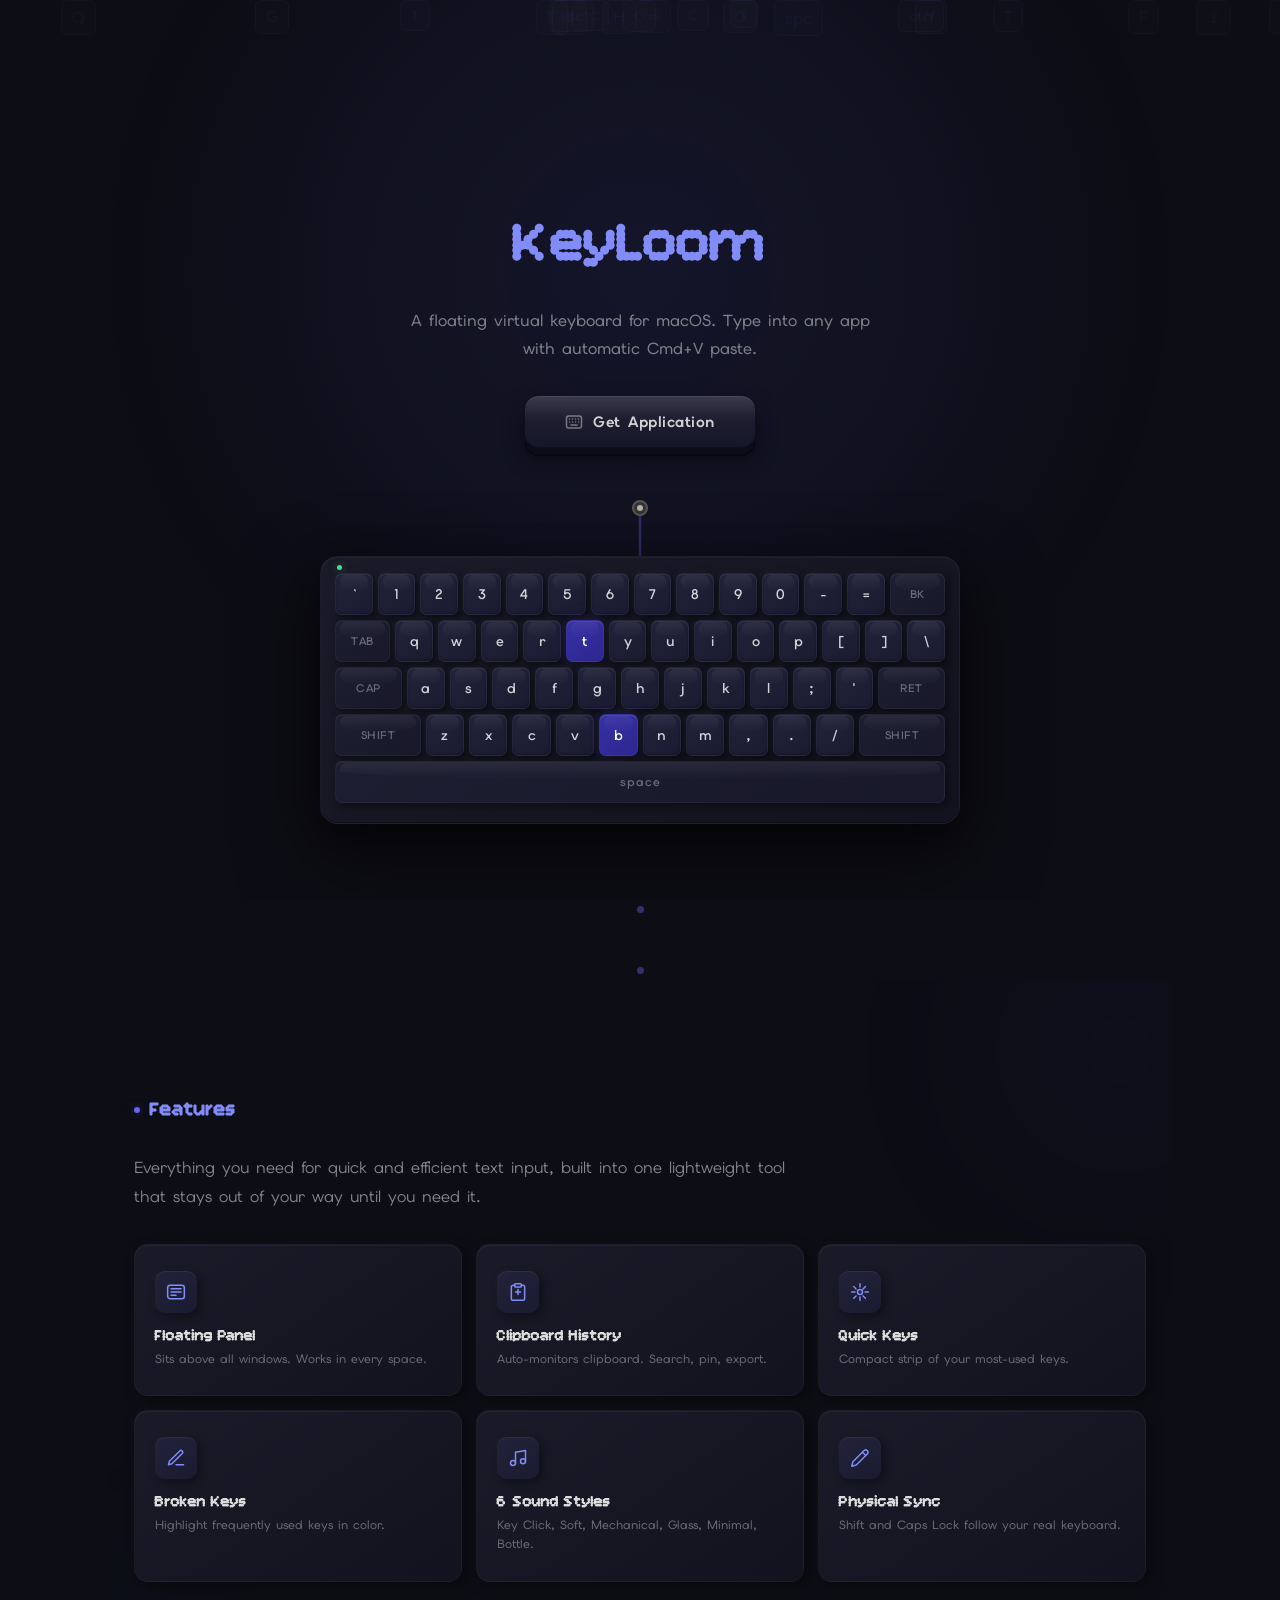
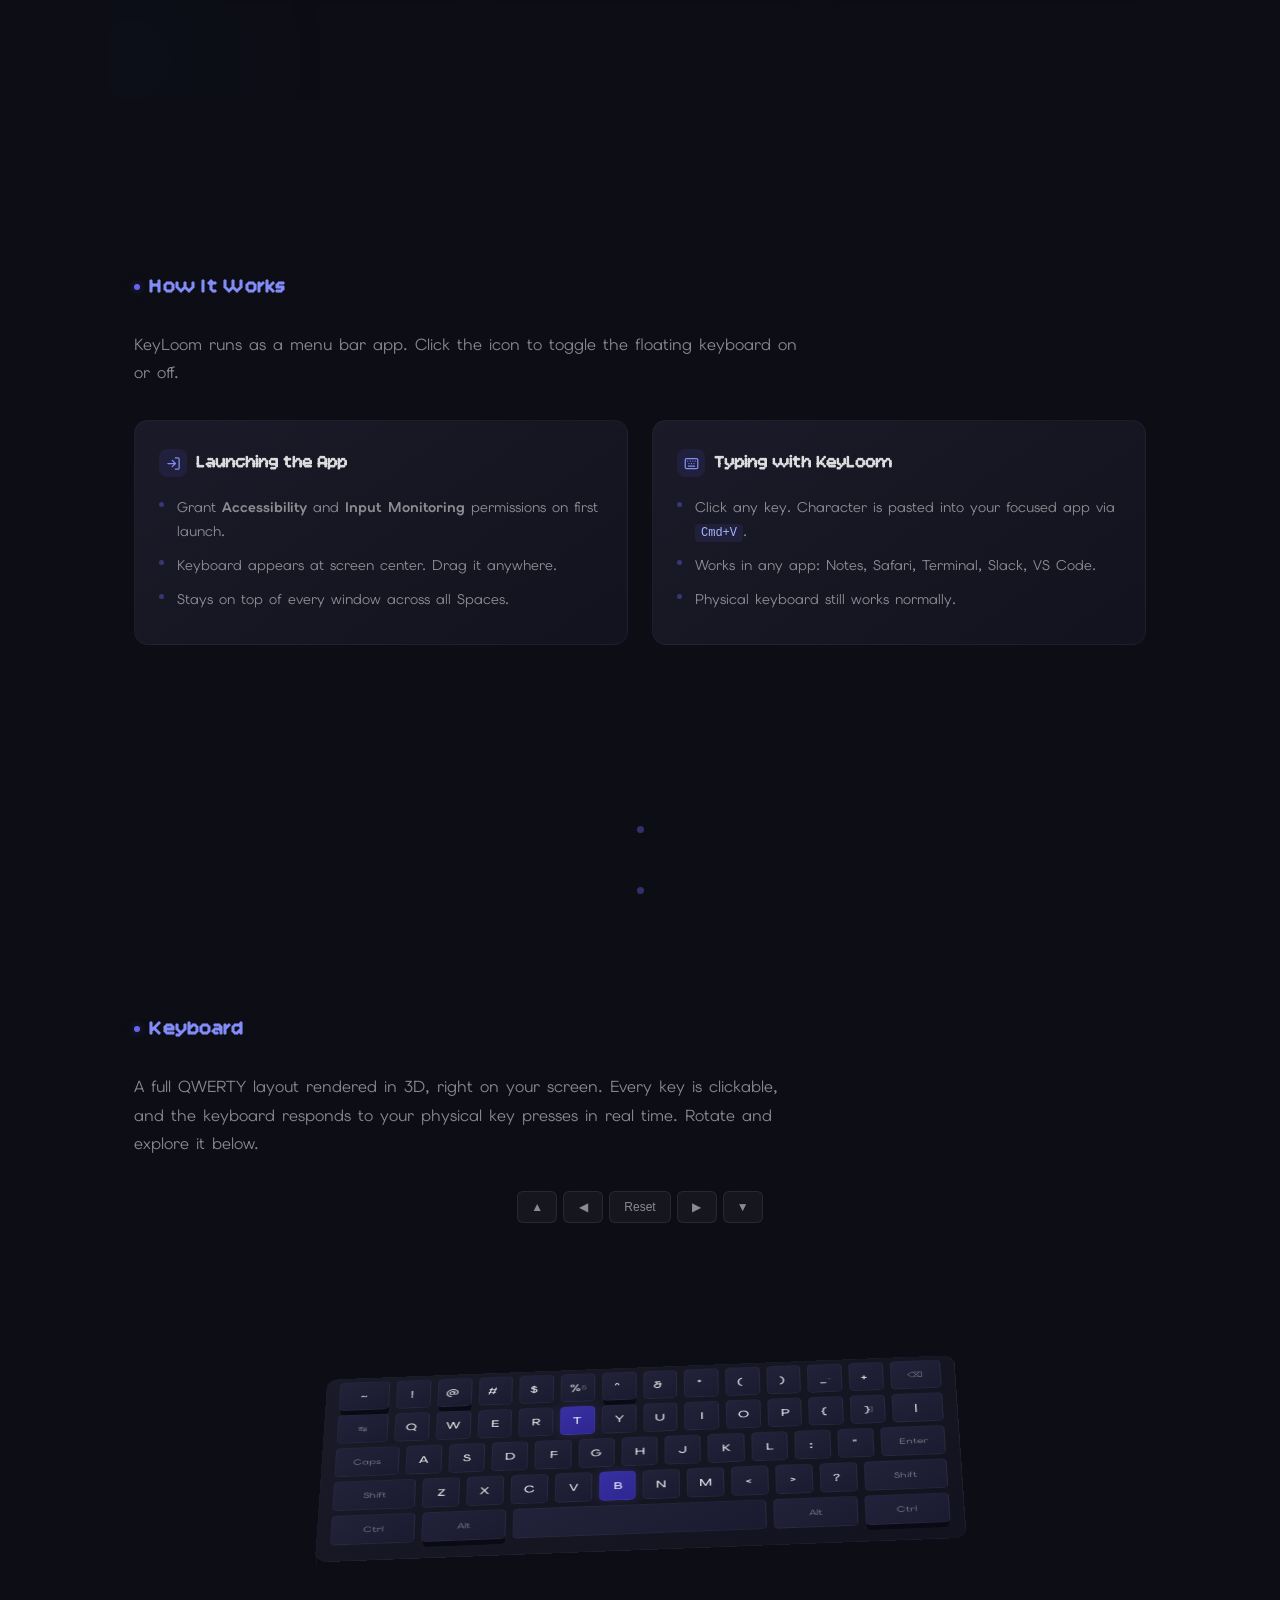
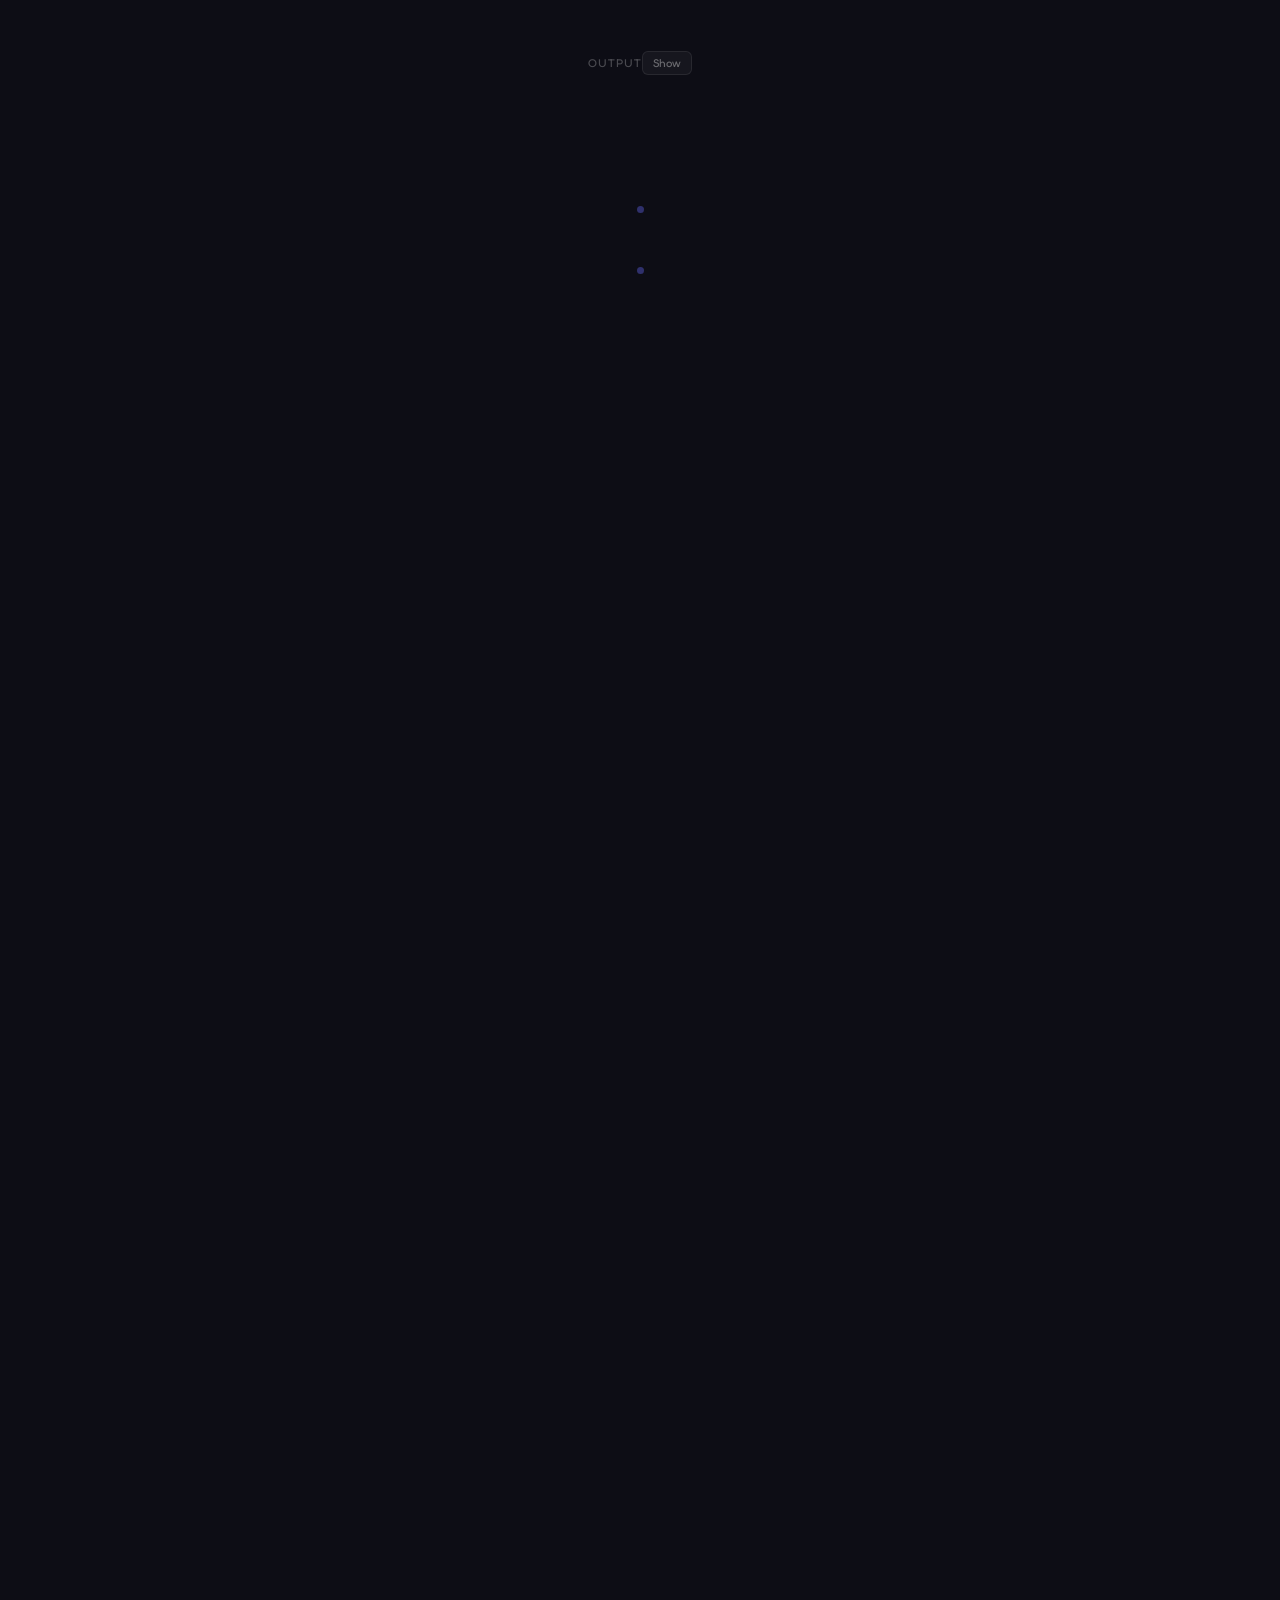
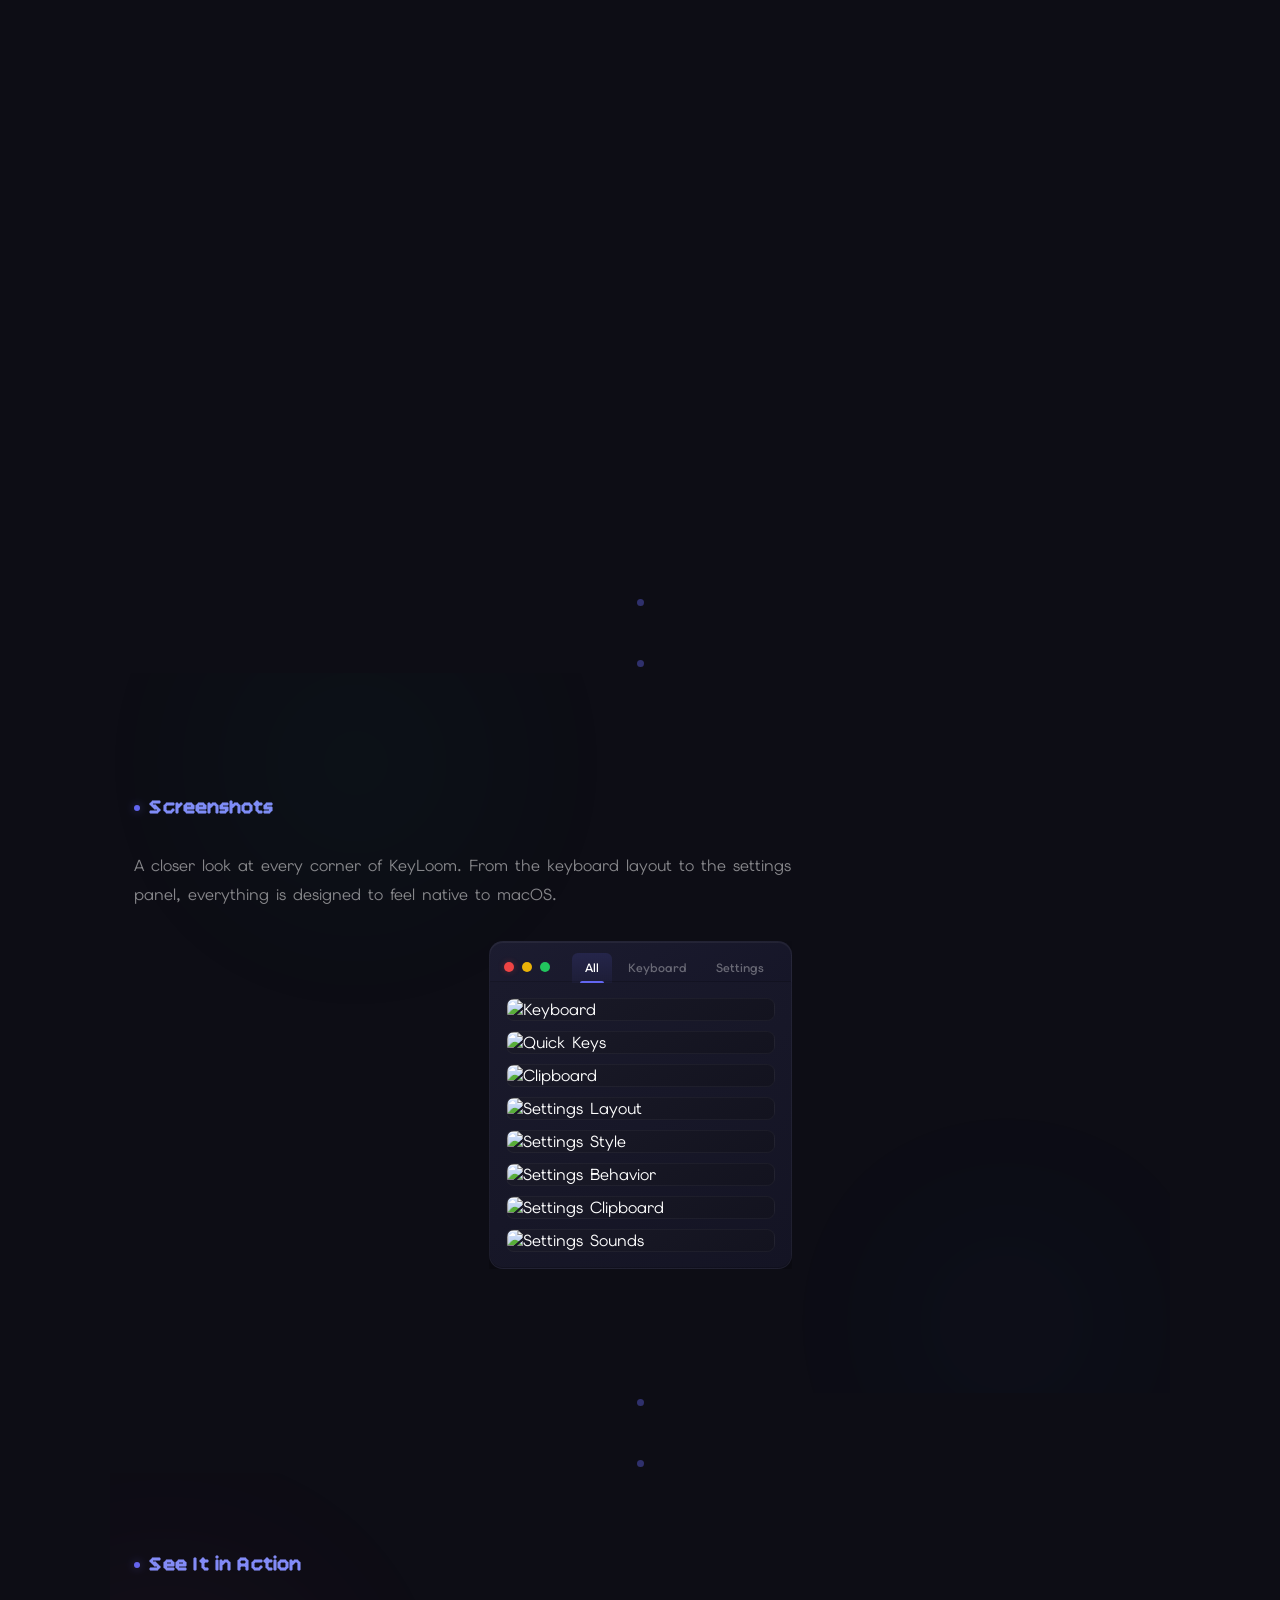
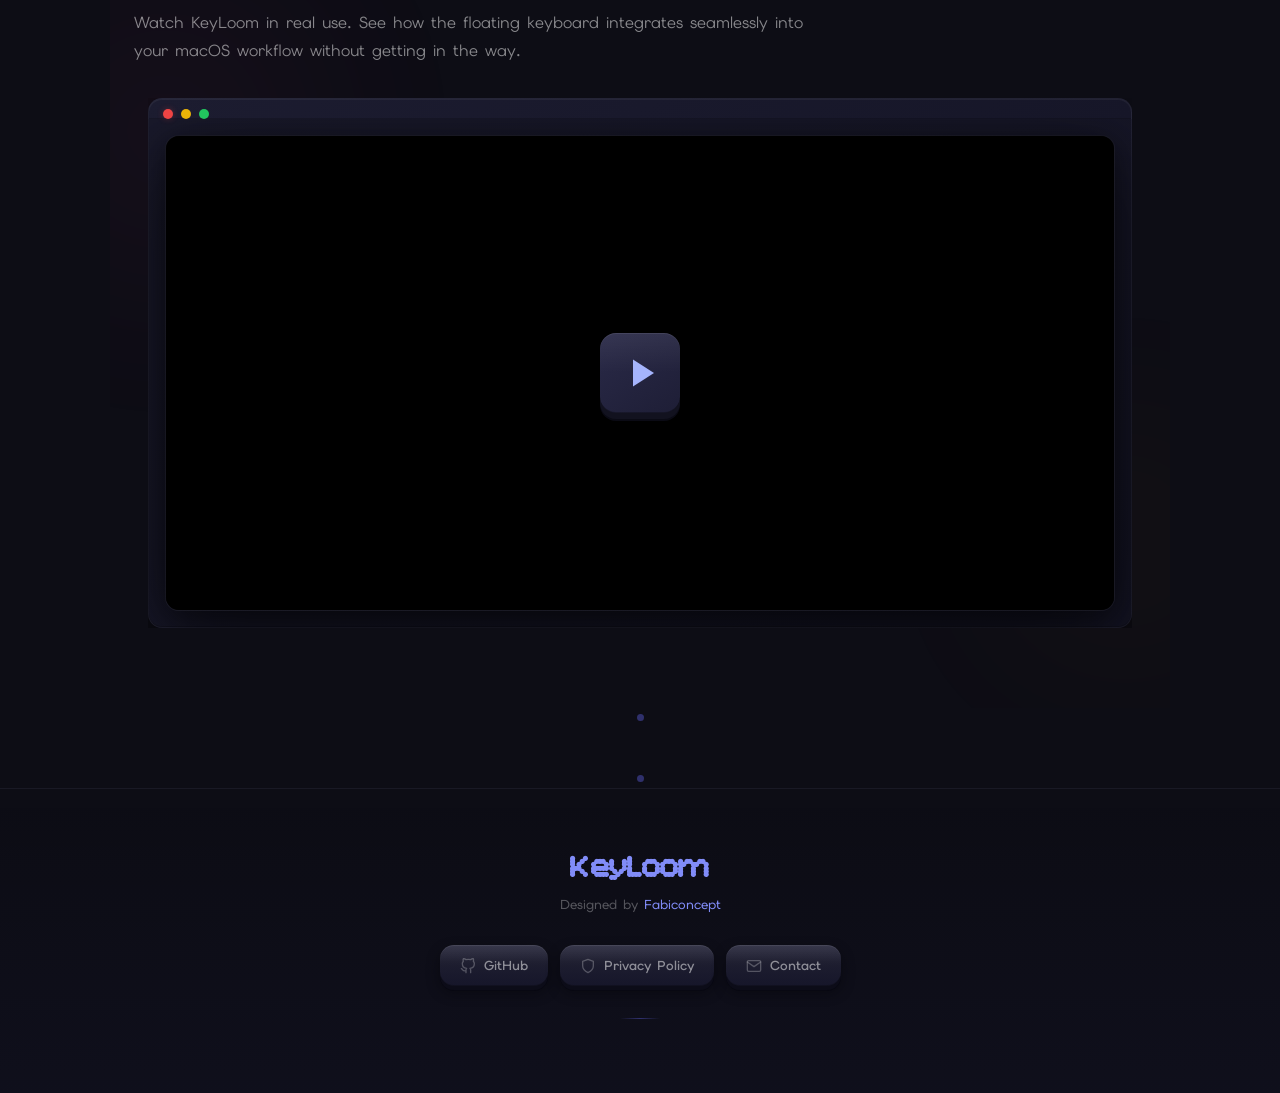
==== commit 91464ca2: "deploy: 6fb02832f47ec4501537fc18445b627212ee214d" ====
--- a/index.html
+++ b/index.html
@@ -2263,31 +2263,31 @@
     </svg>
     <div class="kb-base" id="kb-base">
       <div class="kb-row">
-        <div class="k">`</div><div class="k">1</div><div class="k">2</div><div class="k">3</div>
-        <div class="k">4</div><div class="k">5</div><div class="k">6</div><div class="k">7</div>
-        <div class="k">8</div><div class="k">9</div><div class="k">0</div><div class="k">-</div>
-        <div class="k">=</div><div class="k fn w15">BK</div>
+        <div class="k" data-char="`" data-shift="~">`</div><div class="k" data-char="1" data-shift="!">1</div><div class="k" data-char="2" data-shift="@">2</div><div class="k" data-char="3" data-shift="#">3</div>
+        <div class="k" data-char="4" data-shift="$">4</div><div class="k" data-char="5" data-shift="%">5</div><div class="k" data-char="6" data-shift="^">6</div><div class="k" data-char="7" data-shift="&">7</div>
+        <div class="k" data-char="8" data-shift="*">8</div><div class="k" data-char="9" data-shift="(">9</div><div class="k" data-char="0" data-shift=")">0</div><div class="k" data-char="-" data-shift="_">-</div>
+        <div class="k" data-char="=" data-shift="+">=</div><div class="k fn w15">BK</div>
       </div>
       <div class="kb-row">
         <div class="k fn w15">TAB</div>
-        <div class="k">q</div><div class="k">w</div><div class="k">e</div><div class="k">r</div>
-        <div class="k broken">t</div><div class="k">y</div><div class="k">u</div>
-        <div class="k">i</div><div class="k">o</div><div class="k">p</div>
-        <div class="k">[</div><div class="k">]</div><div class="k">\</div>
+        <div class="k" data-char="q" data-shift="Q">q</div><div class="k" data-char="w" data-shift="W">w</div><div class="k" data-char="e" data-shift="E">e</div><div class="k" data-char="r" data-shift="R">r</div>
+        <div class="k broken" data-char="t" data-shift="T">t</div><div class="k" data-char="y" data-shift="Y">y</div><div class="k" data-char="u" data-shift="U">u</div>
+        <div class="k" data-char="i" data-shift="I">i</div><div class="k" data-char="o" data-shift="O">o</div><div class="k" data-char="p" data-shift="P">p</div>
+        <div class="k" data-char="[" data-shift="{">[</div><div class="k" data-char="]" data-shift="}">]</div><div class="k" data-char="\\" data-shift="|">\</div>
       </div>
       <div class="kb-row">
-        <div class="k fn w18">CAP</div>
-        <div class="k">a</div><div class="k">s</div><div class="k">d</div><div class="k">f</div>
-        <div class="k">g</div><div class="k">h</div><div class="k">j</div>
-        <div class="k">k</div><div class="k">l</div><div class="k">;</div><div class="k">'</div>
+        <div class="k fn w18 hero-caps-btn">CAP</div>
+        <div class="k" data-char="a" data-shift="A">a</div><div class="k" data-char="s" data-shift="S">s</div><div class="k" data-char="d" data-shift="D">d</div><div class="k" data-char="f" data-shift="F">f</div>
+        <div class="k" data-char="g" data-shift="G">g</div><div class="k" data-char="h" data-shift="H">h</div><div class="k" data-char="j" data-shift="J">j</div>
+        <div class="k" data-char="k" data-shift="K">k</div><div class="k" data-char="l" data-shift="L">l</div><div class="k" data-char=";" data-shift=":">;</div><div class="k" data-char="'" data-shift='"'>'</div>
         <div class="k fn w18">RET</div>
       </div>
       <div class="kb-row">
-        <div class="k fn w23">SHIFT</div>
-        <div class="k">z</div><div class="k">x</div><div class="k">c</div><div class="k">v</div>
-        <div class="k broken">b</div><div class="k">n</div><div class="k">m</div>
-        <div class="k">,</div><div class="k">.</div><div class="k">/</div>
-        <div class="k fn w23">SHIFT</div>
+        <div class="k fn w23 hero-shift-btn">SHIFT</div>
+        <div class="k" data-char="z" data-shift="Z">z</div><div class="k" data-char="x" data-shift="X">x</div><div class="k" data-char="c" data-shift="C">c</div><div class="k" data-char="v" data-shift="V">v</div>
+        <div class="k broken" data-char="b" data-shift="B">b</div><div class="k" data-char="n" data-shift="N">n</div><div class="k" data-char="m" data-shift="M">m</div>
+        <div class="k" data-char="," data-shift="<">,</div><div class="k" data-char="." data-shift=">">.</div><div class="k" data-char="/" data-shift="?">/</div>
+        <div class="k fn w23 hero-shift-btn">SHIFT</div>
       </div>
       <div class="kb-row">
         <div class="k fn wsp" style="font-size:12px;letter-spacing:1px;">space</div>
@@ -2295,6 +2295,44 @@
     </div>
   </div>
 </div>
+
+<script>
+(() => {
+  const kbBase = document.getElementById('kb-base');
+  if (!kbBase) return;
+  let heroShift = false;
+  let heroCaps = false;
+
+  function updateHeroKeys() {
+    kbBase.querySelectorAll('.k[data-char]').forEach(k => {
+      const ch = k.getAttribute('data-char');
+      const sh = k.getAttribute('data-shift');
+      if (!sh) return;
+      const isLetter = ch.length === 1 && /[a-z]/i.test(ch);
+      const showShift = heroShift || (heroCaps && isLetter);
+      k.textContent = showShift ? sh : ch;
+    });
+  }
+
+  kbBase.querySelectorAll('.hero-shift-btn').forEach(btn => {
+    btn.addEventListener('click', () => { heroShift = !heroShift; updateHeroKeys(); });
+  });
+  kbBase.querySelectorAll('.hero-caps-btn').forEach(btn => {
+    btn.addEventListener('click', () => { heroCaps = !heroCaps; heroShift = false; updateHeroKeys(); });
+  });
+  kbBase.querySelectorAll('.k[data-char]').forEach(k => {
+    k.addEventListener('click', () => {
+      const ch = k.getAttribute('data-char');
+      const sh = k.getAttribute('data-shift');
+      const isLetter = ch.length === 1 && /[a-z]/i.test(ch);
+      const showShift = heroShift || (heroCaps && isLetter);
+      if (showShift && sh) {
+        if (heroShift && !heroCaps) { heroShift = false; updateHeroKeys(); }
+      }
+    });
+  });
+})();
+</script>
 
 <div class="wire-divider reveal">
   <svg class="rope-svg" viewBox="0 0 20 60" preserveAspectRatio="none">
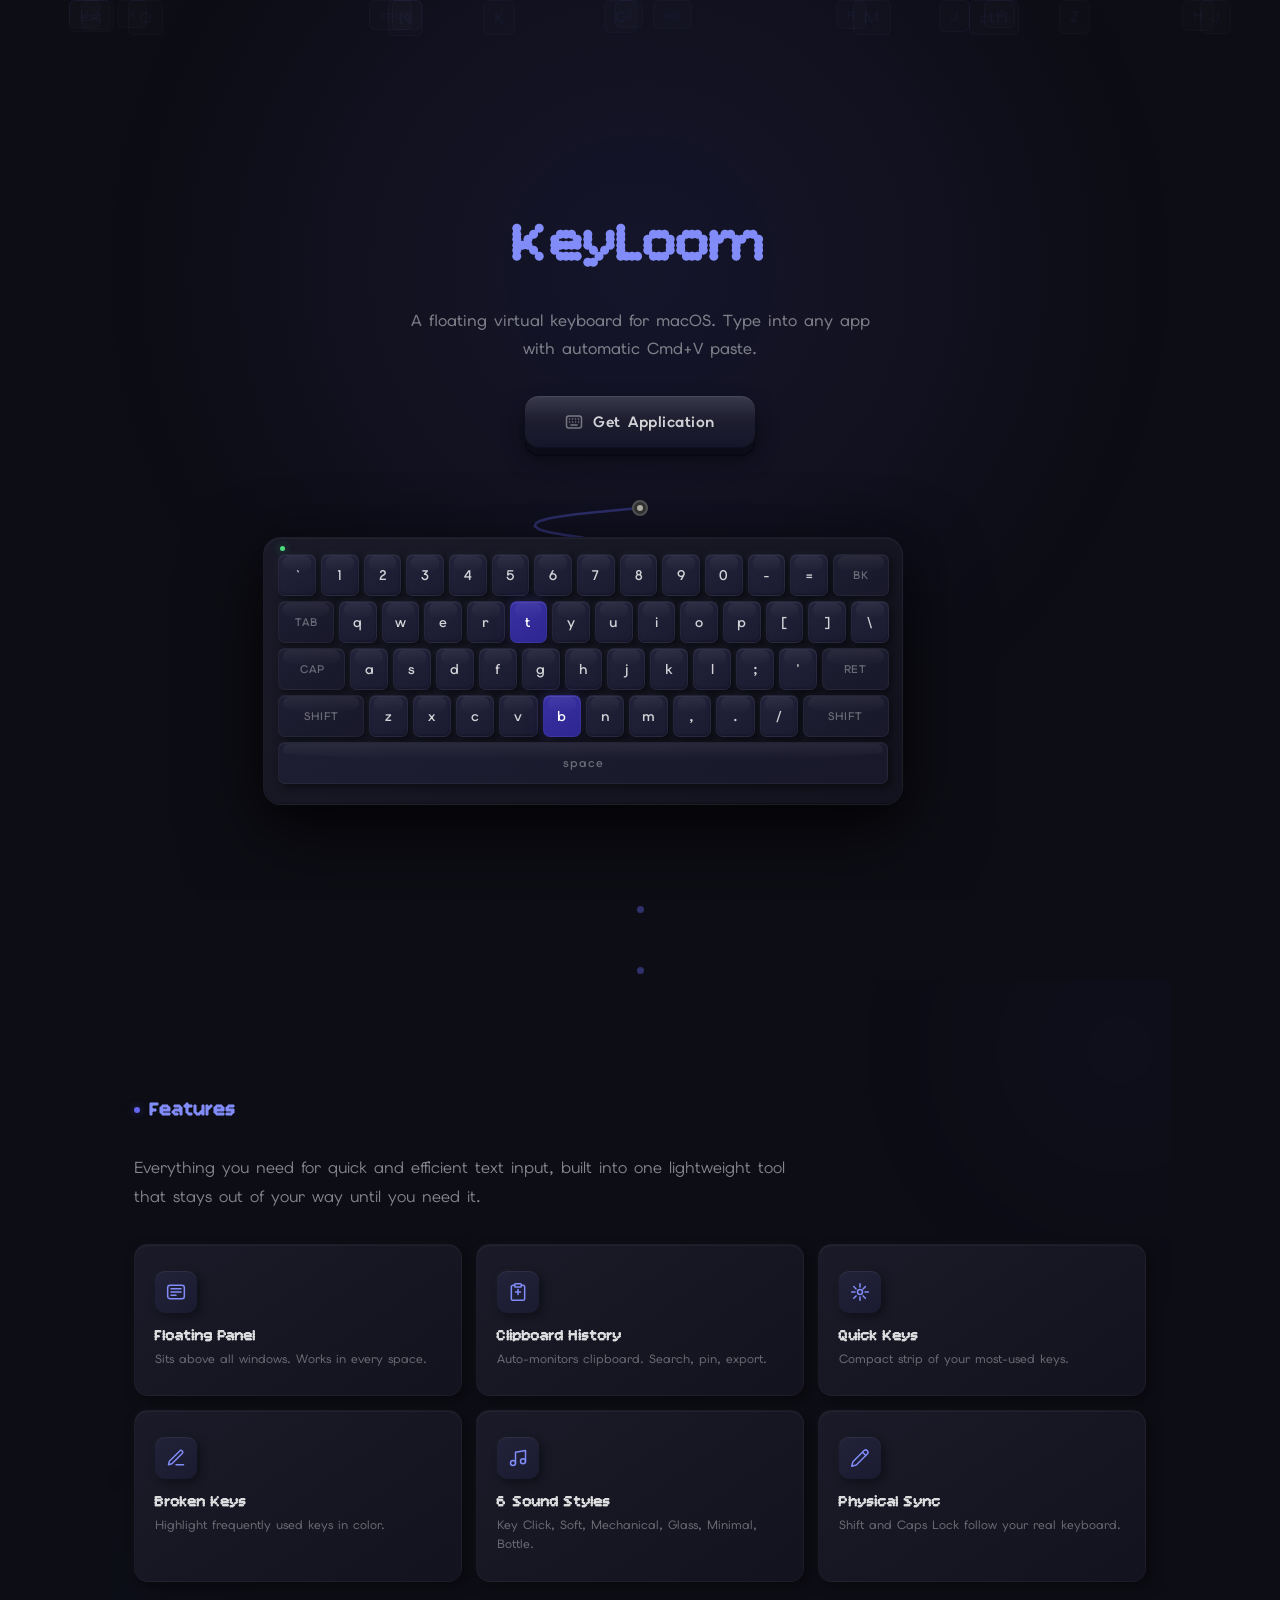
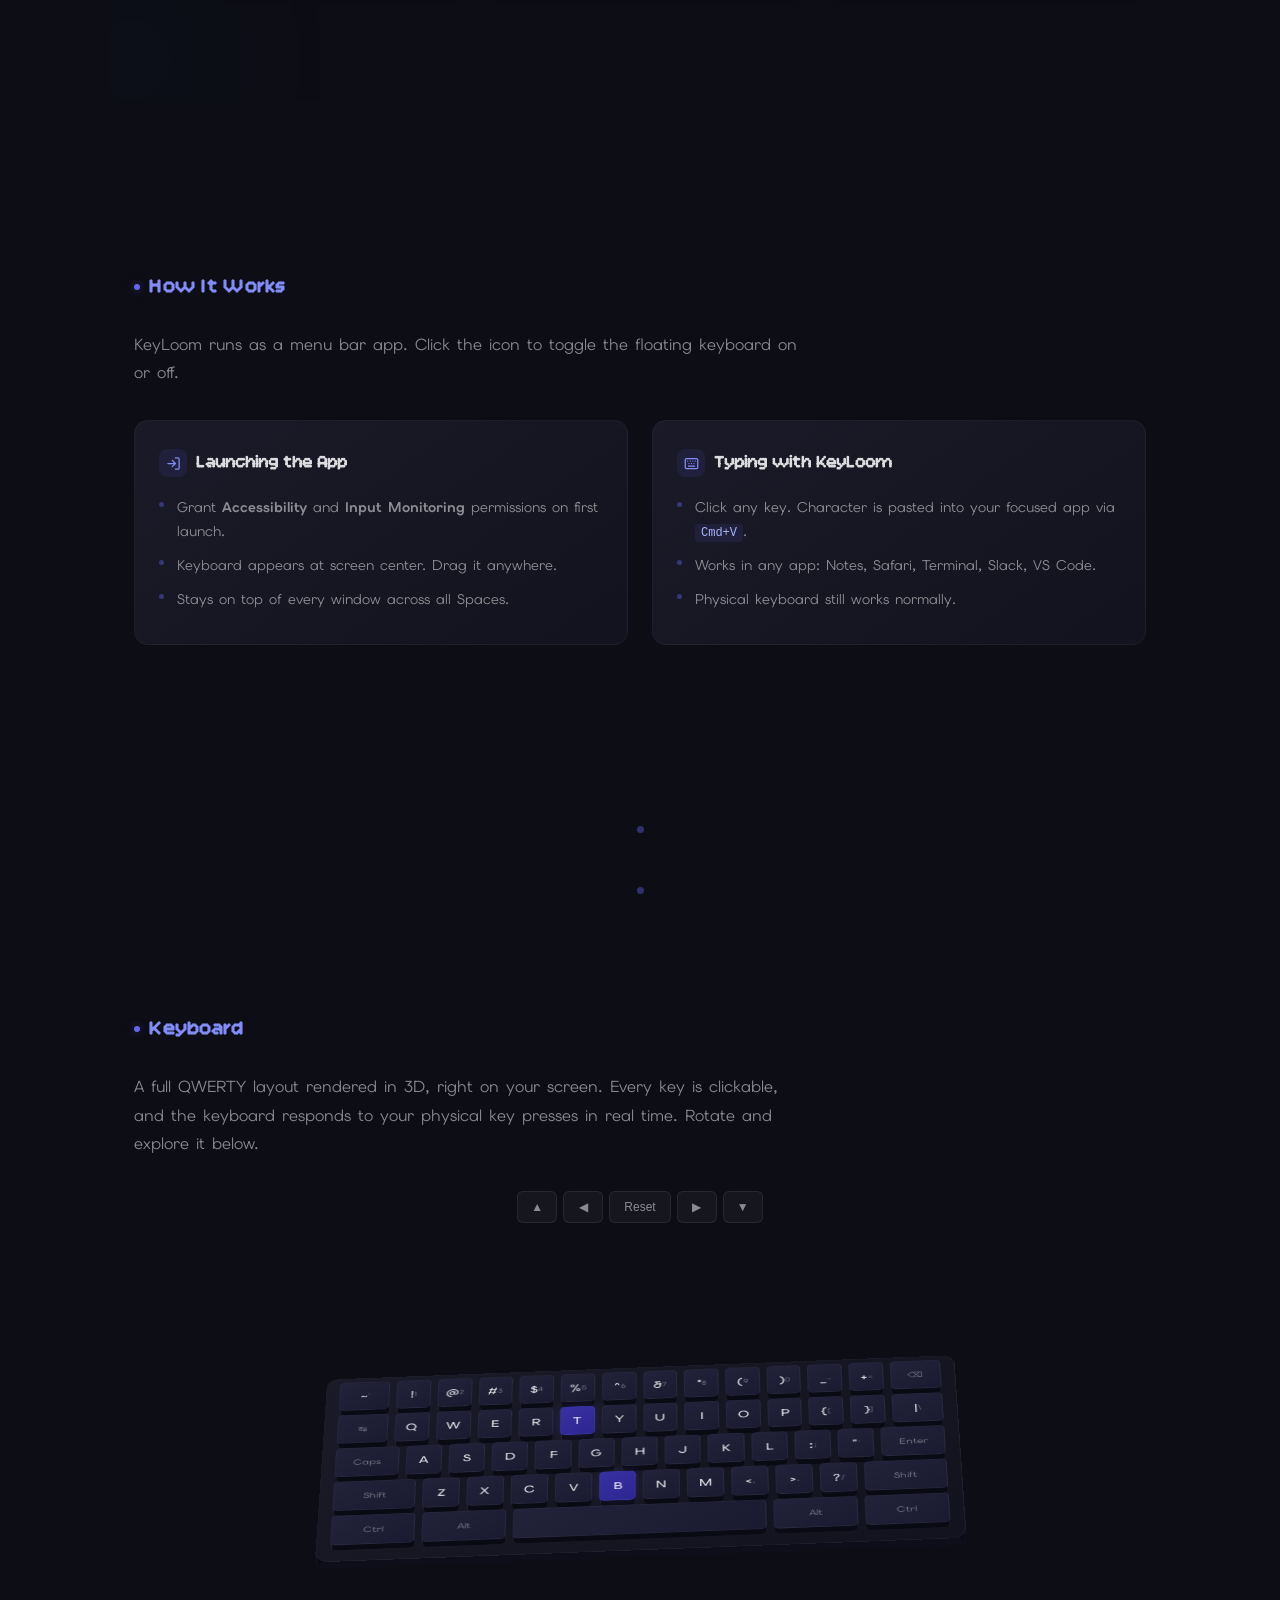
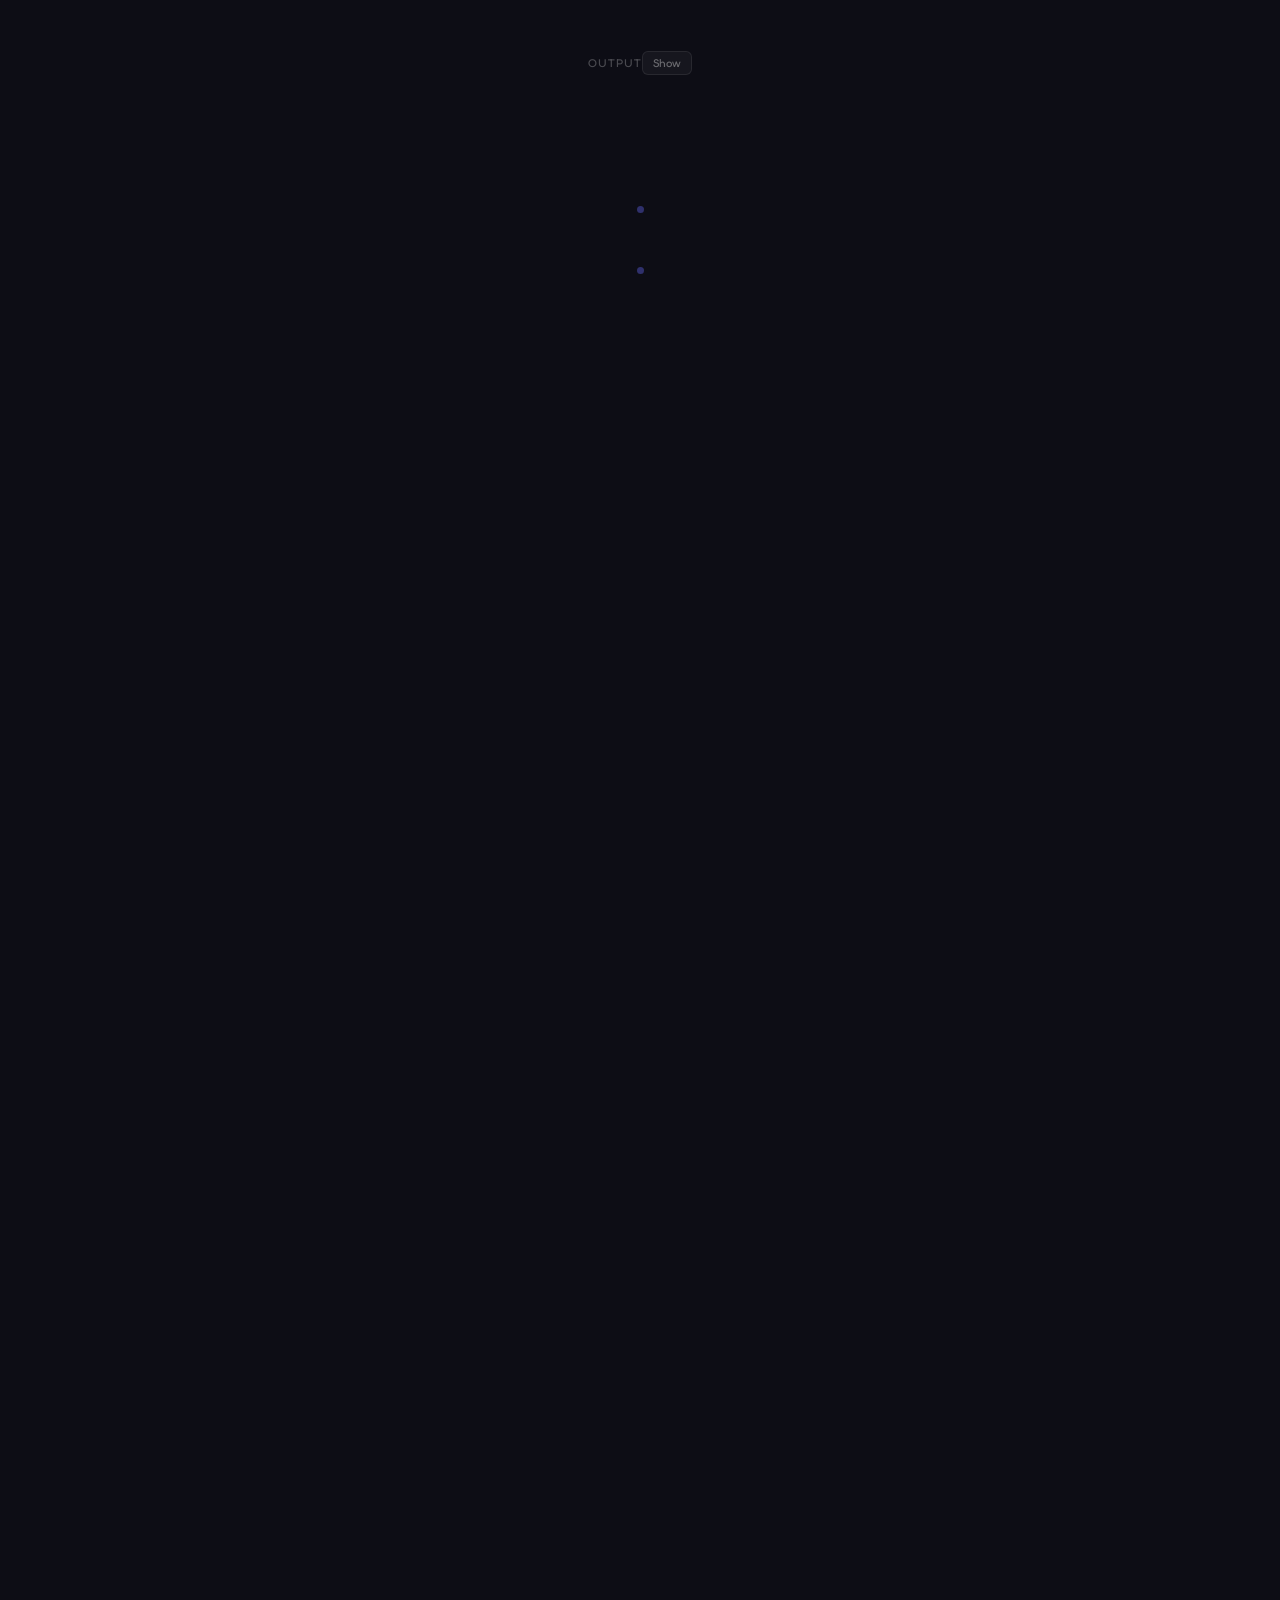
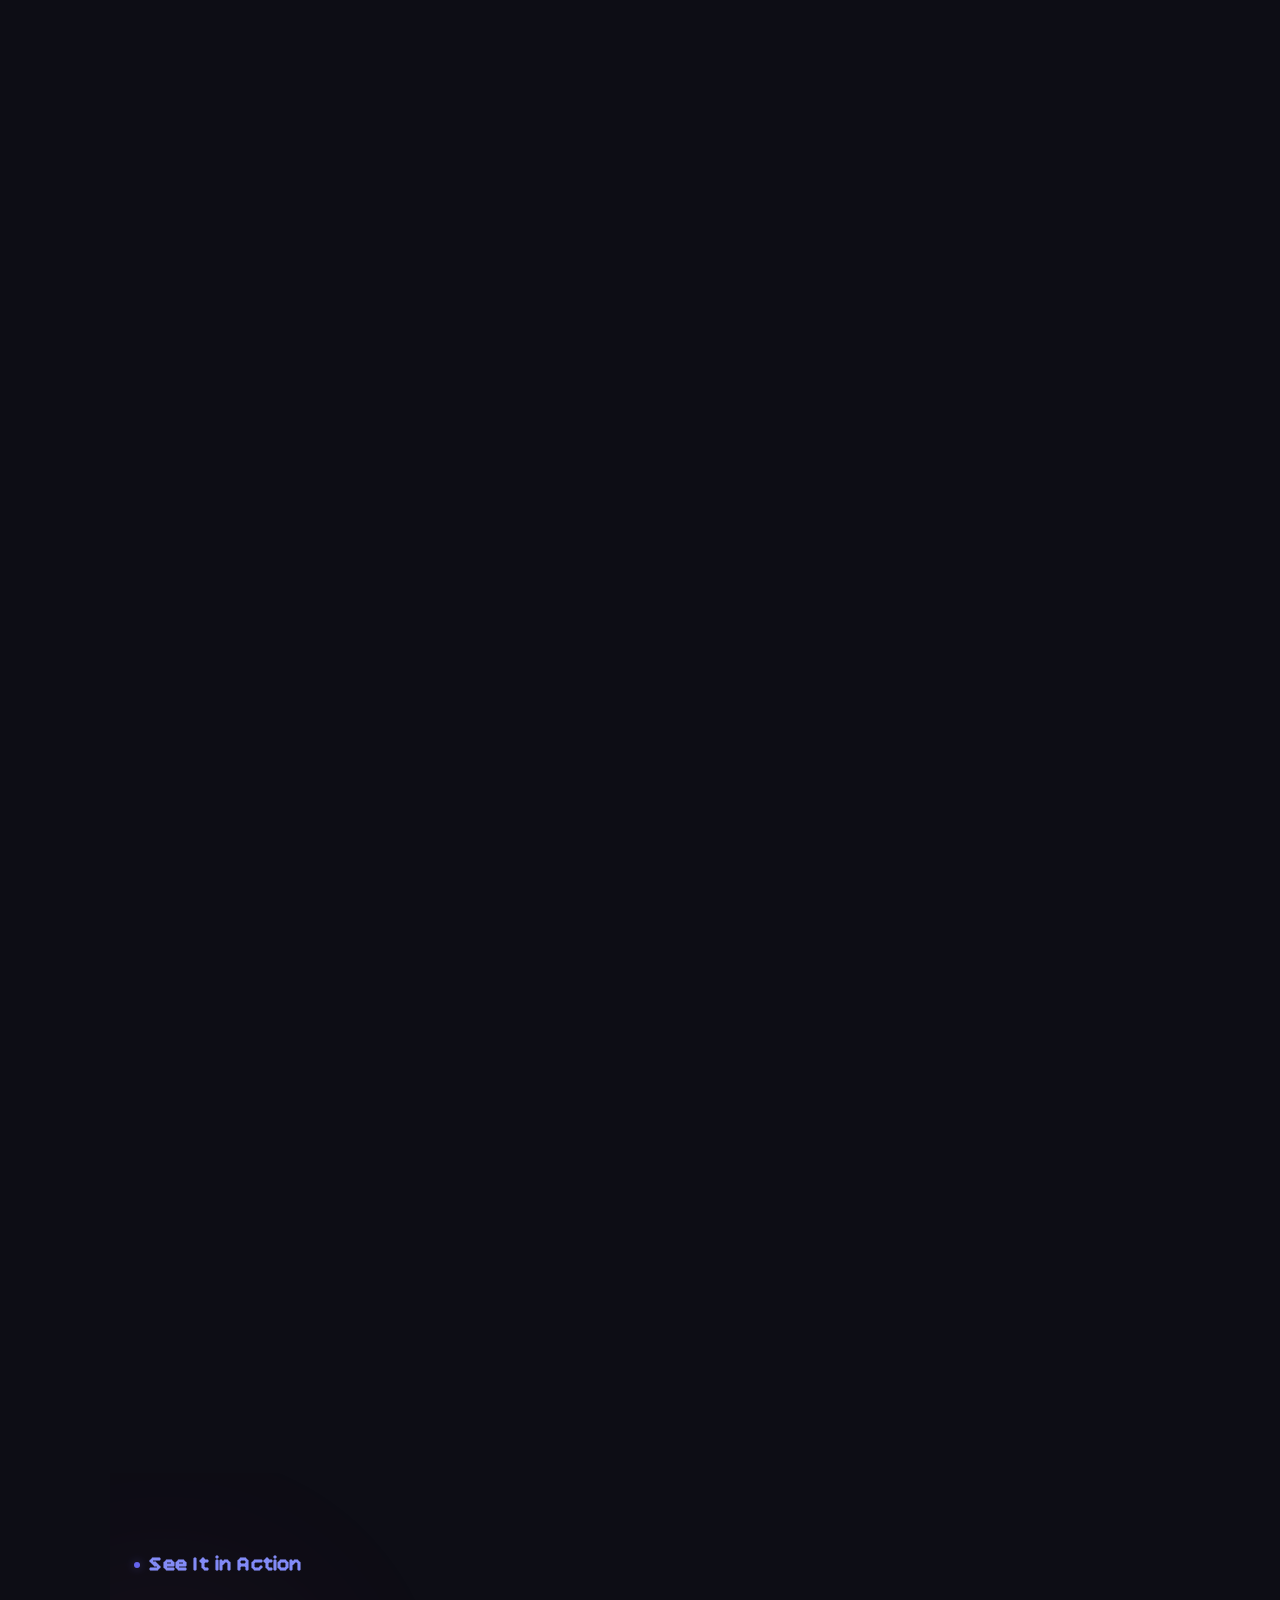
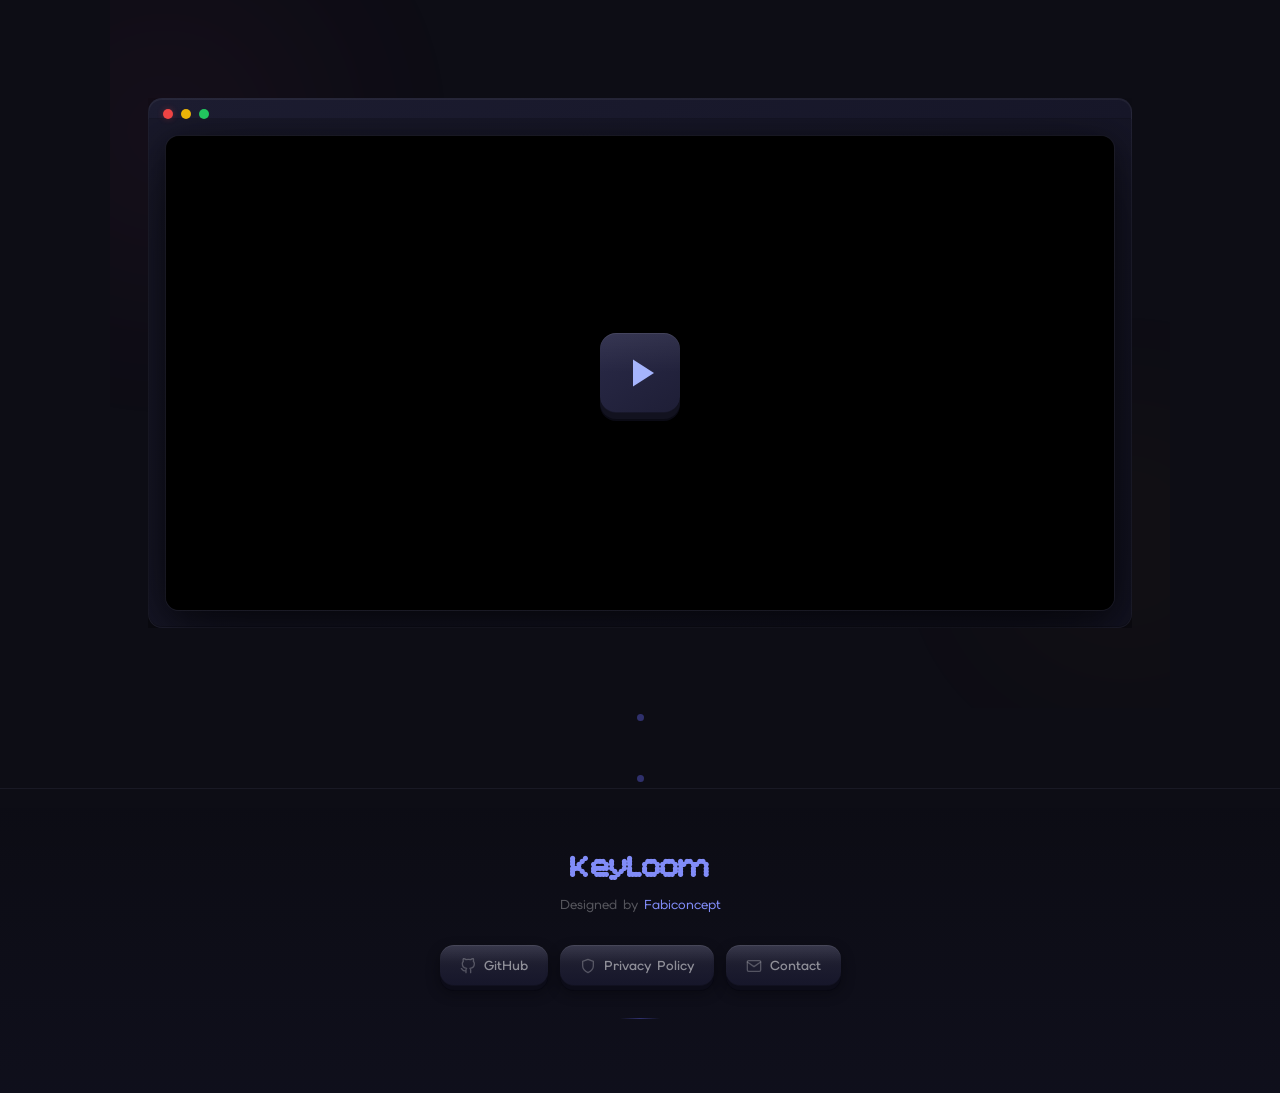
==== commit b55d36ba: "deploy: 0aec93905c598fedafe21754796c720ef248f8cc" ====
--- a/index.html
+++ b/index.html
@@ -2313,6 +2313,23 @@
       k.textContent = showShift ? sh : ch;
     });
   }
+
+  document.addEventListener('keydown', e => {
+    if (e.code === 'ShiftLeft' || e.code === 'ShiftRight') {
+      if (!heroShift) { heroShift = true; updateHeroKeys(); }
+    }
+    if (e.code === 'CapsLock') {
+      heroCaps = !heroCaps;
+      heroShift = false;
+      updateHeroKeys();
+    }
+  });
+  document.addEventListener('keyup', e => {
+    if (e.code === 'ShiftLeft' || e.code === 'ShiftRight') {
+      heroShift = false;
+      updateHeroKeys();
+    }
+  });
 
   kbBase.querySelectorAll('.hero-shift-btn').forEach(btn => {
     btn.addEventListener('click', () => { heroShift = !heroShift; updateHeroKeys(); });
@@ -3000,7 +3017,8 @@
       keyEl.addEventListener('mousedown', () => {
         keyEl.classList.add('kb3d-active');
         typeKey(code);
-        playKeySound(300 + Math.random() * 200);
+        const ch = keyEl.getAttribute('data-char') || keyEl.textContent.trim().toLowerCase();
+        playKeySound(ch);
       });
       keyEl.addEventListener('mouseup', () => {
         keyEl.classList.remove('kb3d-active');
@@ -3021,7 +3039,8 @@
       const key = kb3d.querySelector(`[data-key="${e.code}"]`);
       if (key) {
         key.classList.add('kb3d-active');
-        playKeySound(320 + Math.random() * 160);
+        const ch = key.getAttribute('data-char') || key.textContent.trim().toLowerCase();
+        playKeySound(ch);
         // Also type into output if visible
         const out = document.getElementById('kb3d-output');
         if (out && out.style.display !== 'none') {
@@ -3268,14 +3287,31 @@
     requestAnimationFrame(loop);
   })();
 
-  // ── Keyboard Sound System ─────────────────────────────────────
+  // ── Keyboard Sound System (DRMFSLTD) ──────────────────────────
+  const NOTE_FREQS = {
+    do: 261.63, re: 293.66, mi: 329.63, fa: 349.23,
+    sol: 392.00, la: 440.00, ti: 493.88, do2: 523.25
+  };
+  const KEY_NOTE_MAP = {
+    'q':'do','w':'re','e':'mi','r':'fa','t':'sol','y':'la','u':'ti','i':'do2',
+    'a':'do','s':'re','d':'mi','f':'fa','g':'sol','h':'la','j':'ti','k':'do2',
+    'z':'do','x':'re','c':'mi','v':'fa','b':'sol','n':'la','m':'ti',
+    '1':'do','2':'re','3':'mi','4':'fa','5':'sol','6':'la','7':'ti','8':'do2',
+    '9':'do','0':'re','-':'mi','=':'fa',
+    '[':'sol',']':'la','\\':'ti',
+    ';':'do2',',':'re','.':'mi','/':'fa',
+    '`':'do'
+  };
+
   let _audioCtx;
   function getAudioCtx() {
     if (!_audioCtx) _audioCtx = new (window.AudioContext || window.webkitAudioContext)();
     return _audioCtx;
   }
-  function playKeySound(freq) {
+  function playKeySound(keyChar) {
     try {
+      const note = KEY_NOTE_MAP[keyChar] || 'do';
+      const freq = NOTE_FREQS[note] || 261.63;
       const ctx = getAudioCtx();
       const osc = ctx.createOscillator();
       const gain = ctx.createGain();
@@ -3293,7 +3329,8 @@
   document.querySelectorAll('.k').forEach(key => {
     key.addEventListener('mousedown', () => {
       key.classList.add('pressed');
-      playKeySound(280 + Math.random() * 180);
+      const ch = key.getAttribute('data-char') || key.textContent.trim().toLowerCase();
+      playKeySound(ch);
     });
     key.addEventListener('mouseup', () => key.classList.remove('pressed'));
     key.addEventListener('mouseleave', () => key.classList.remove('pressed'));
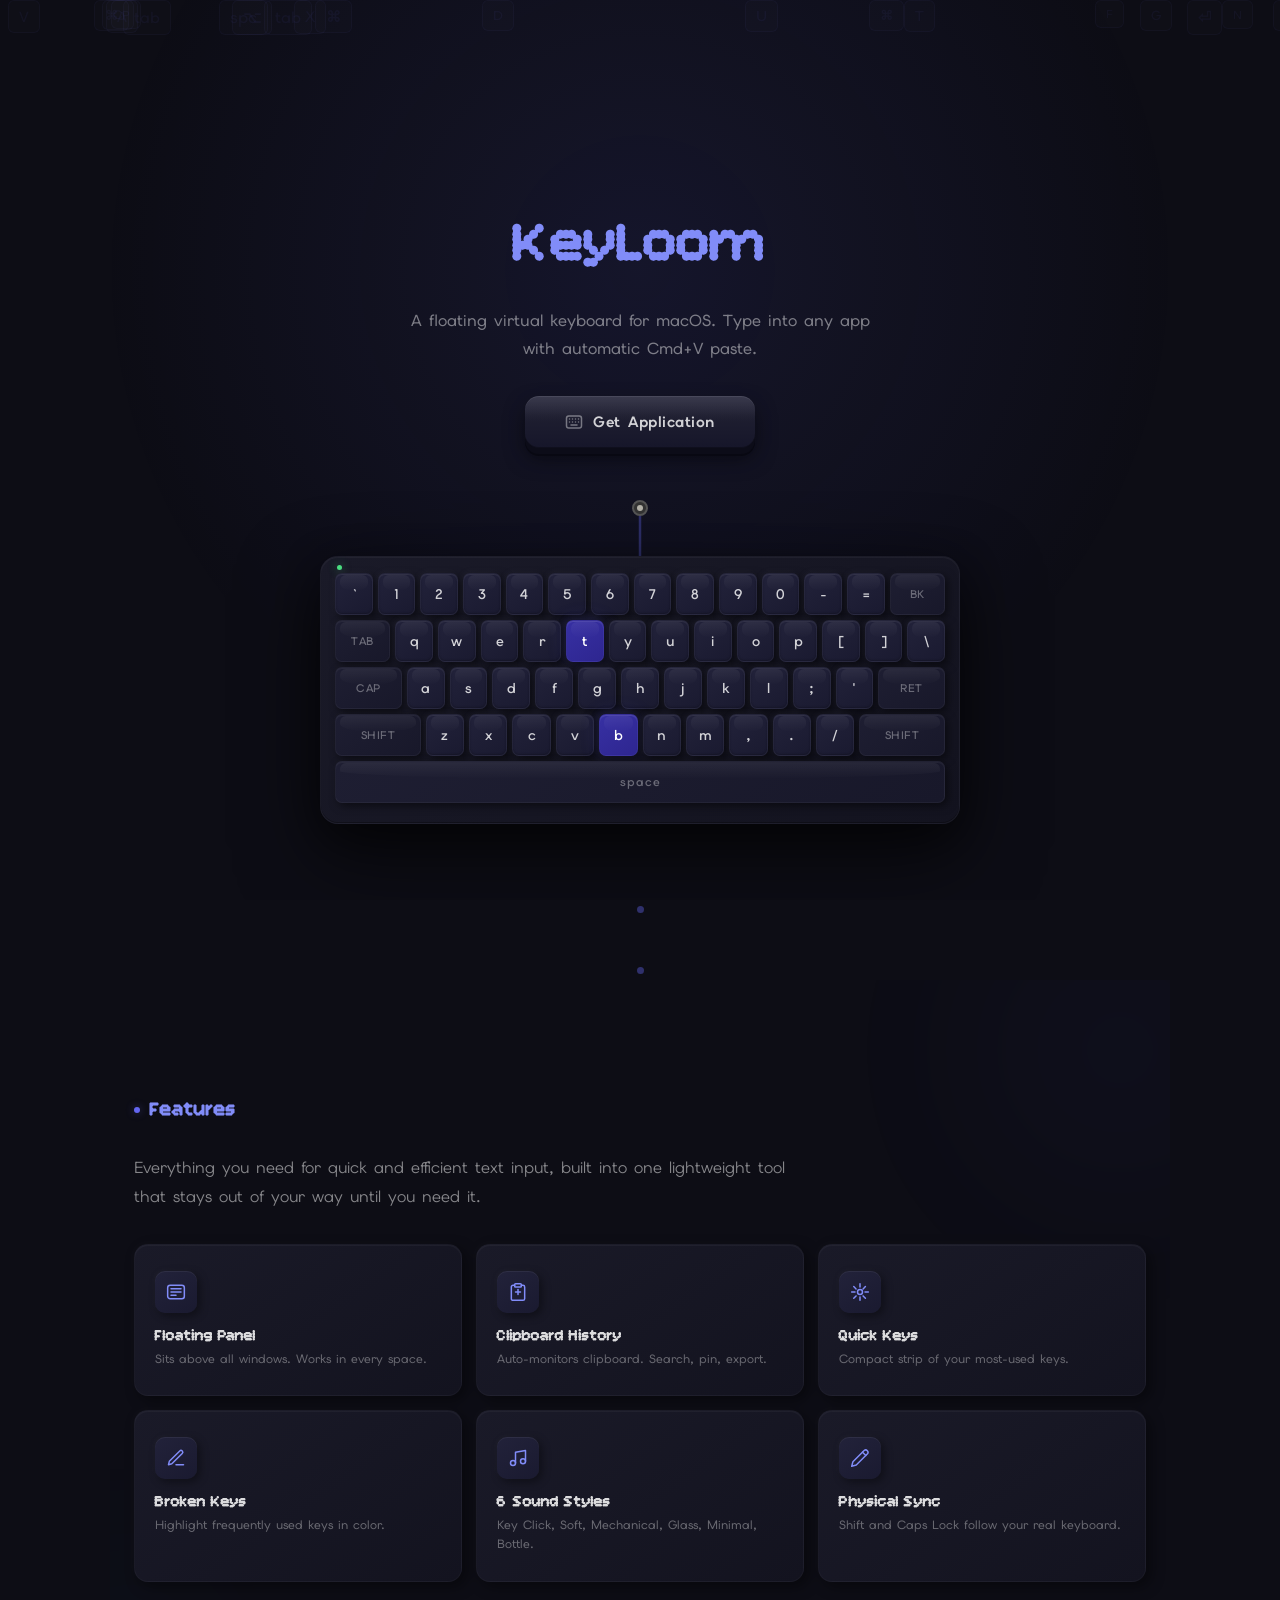
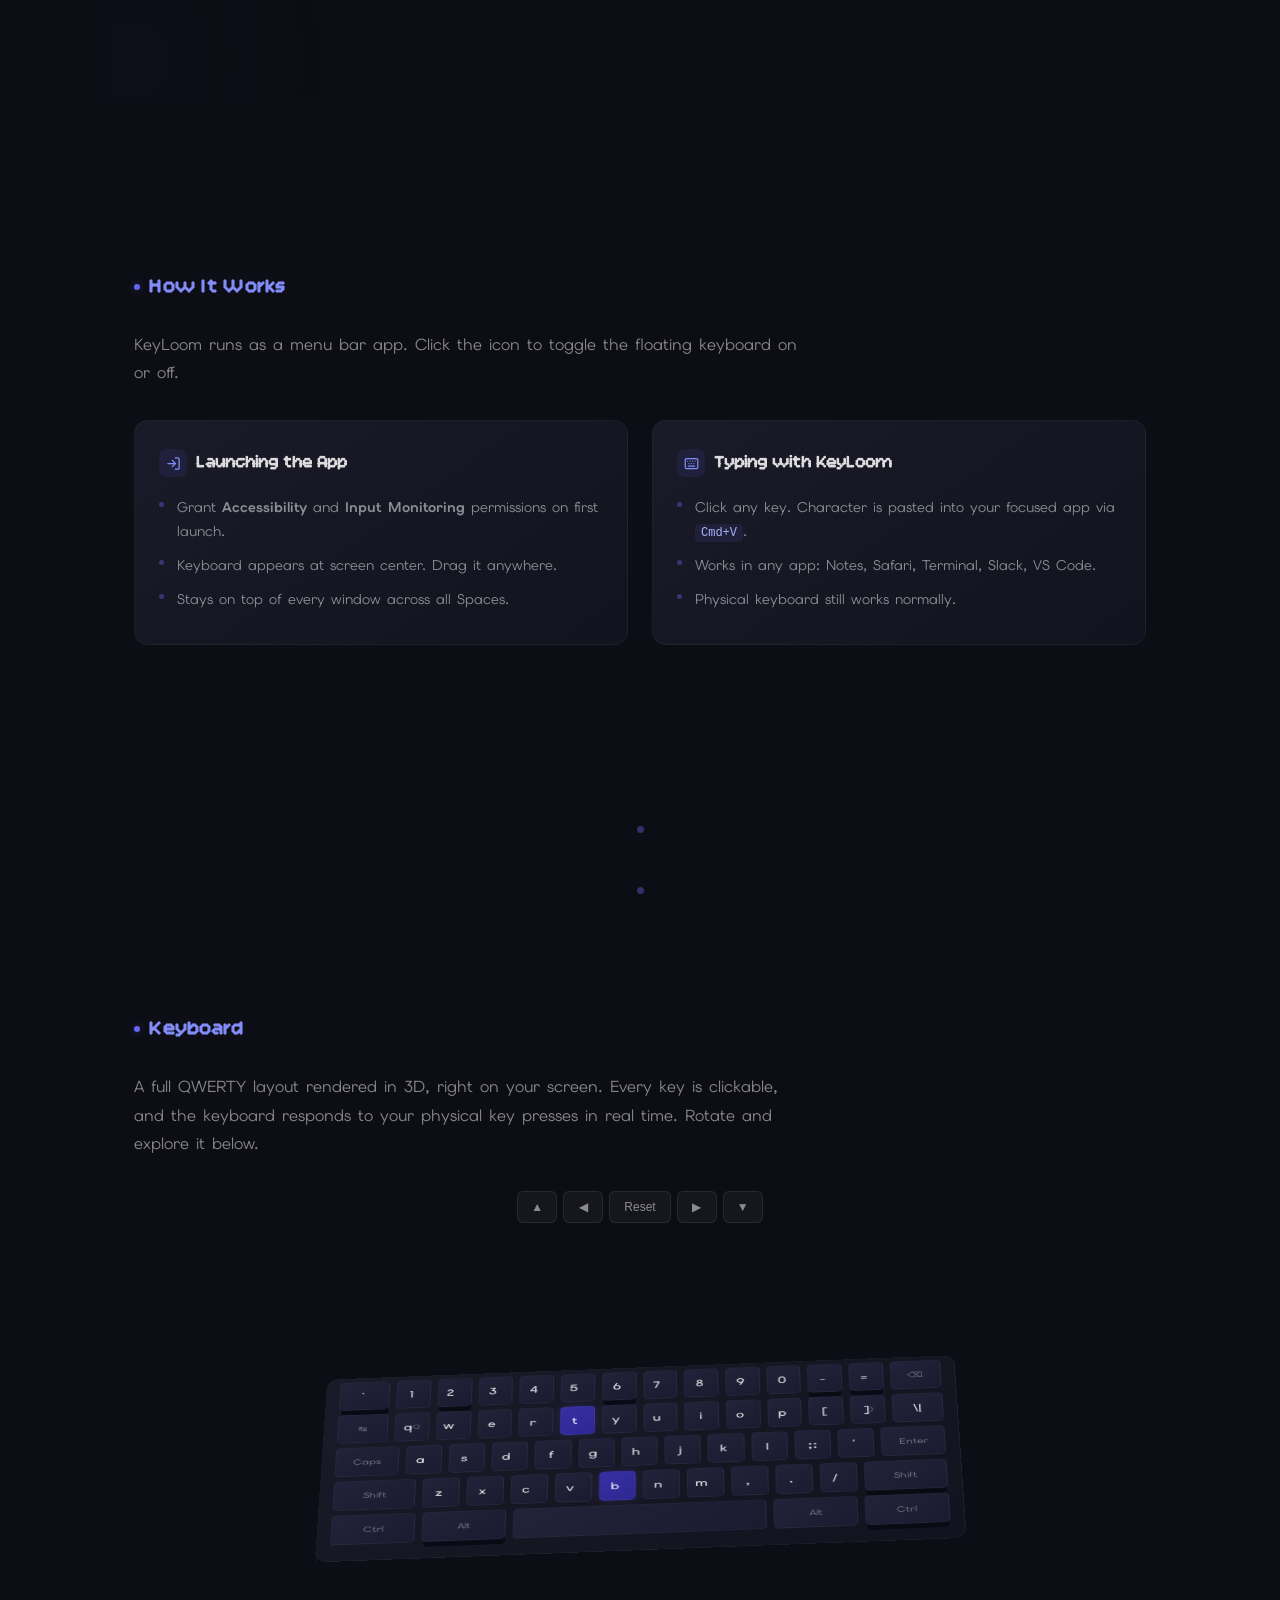
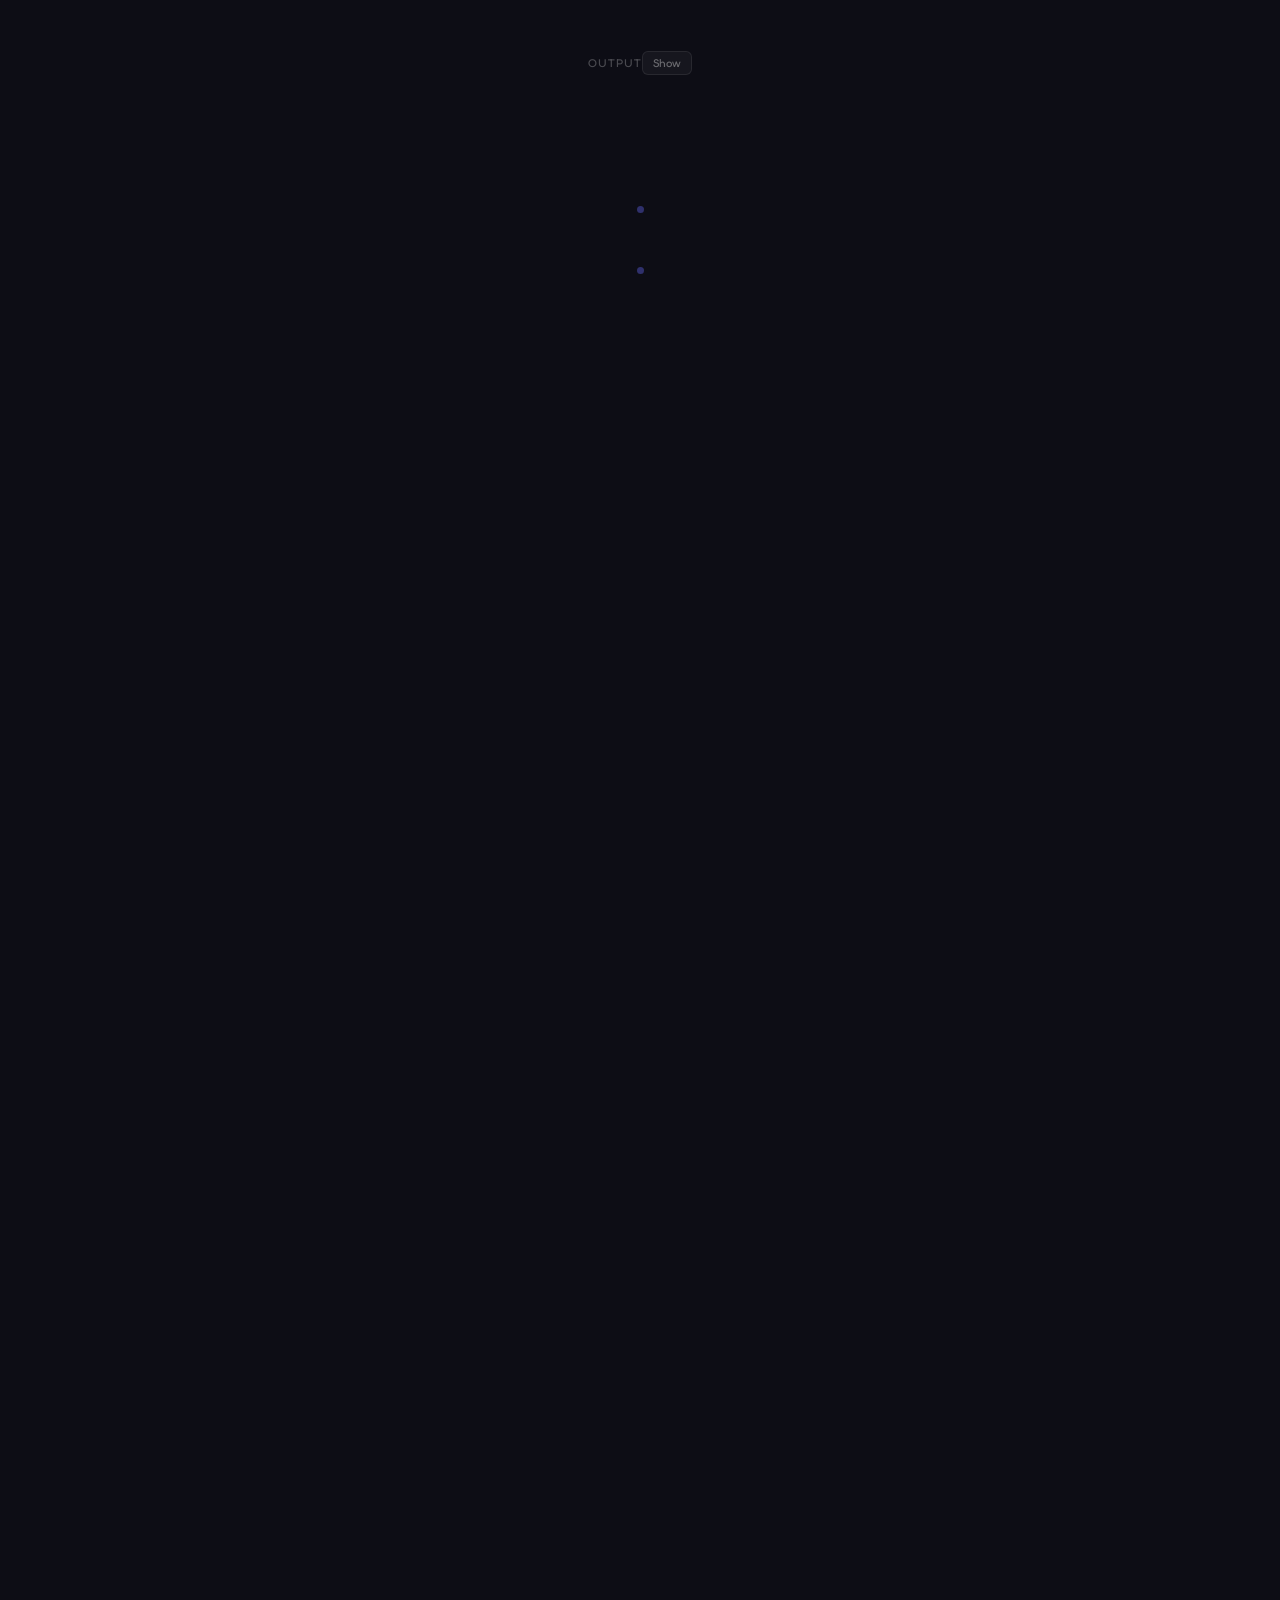
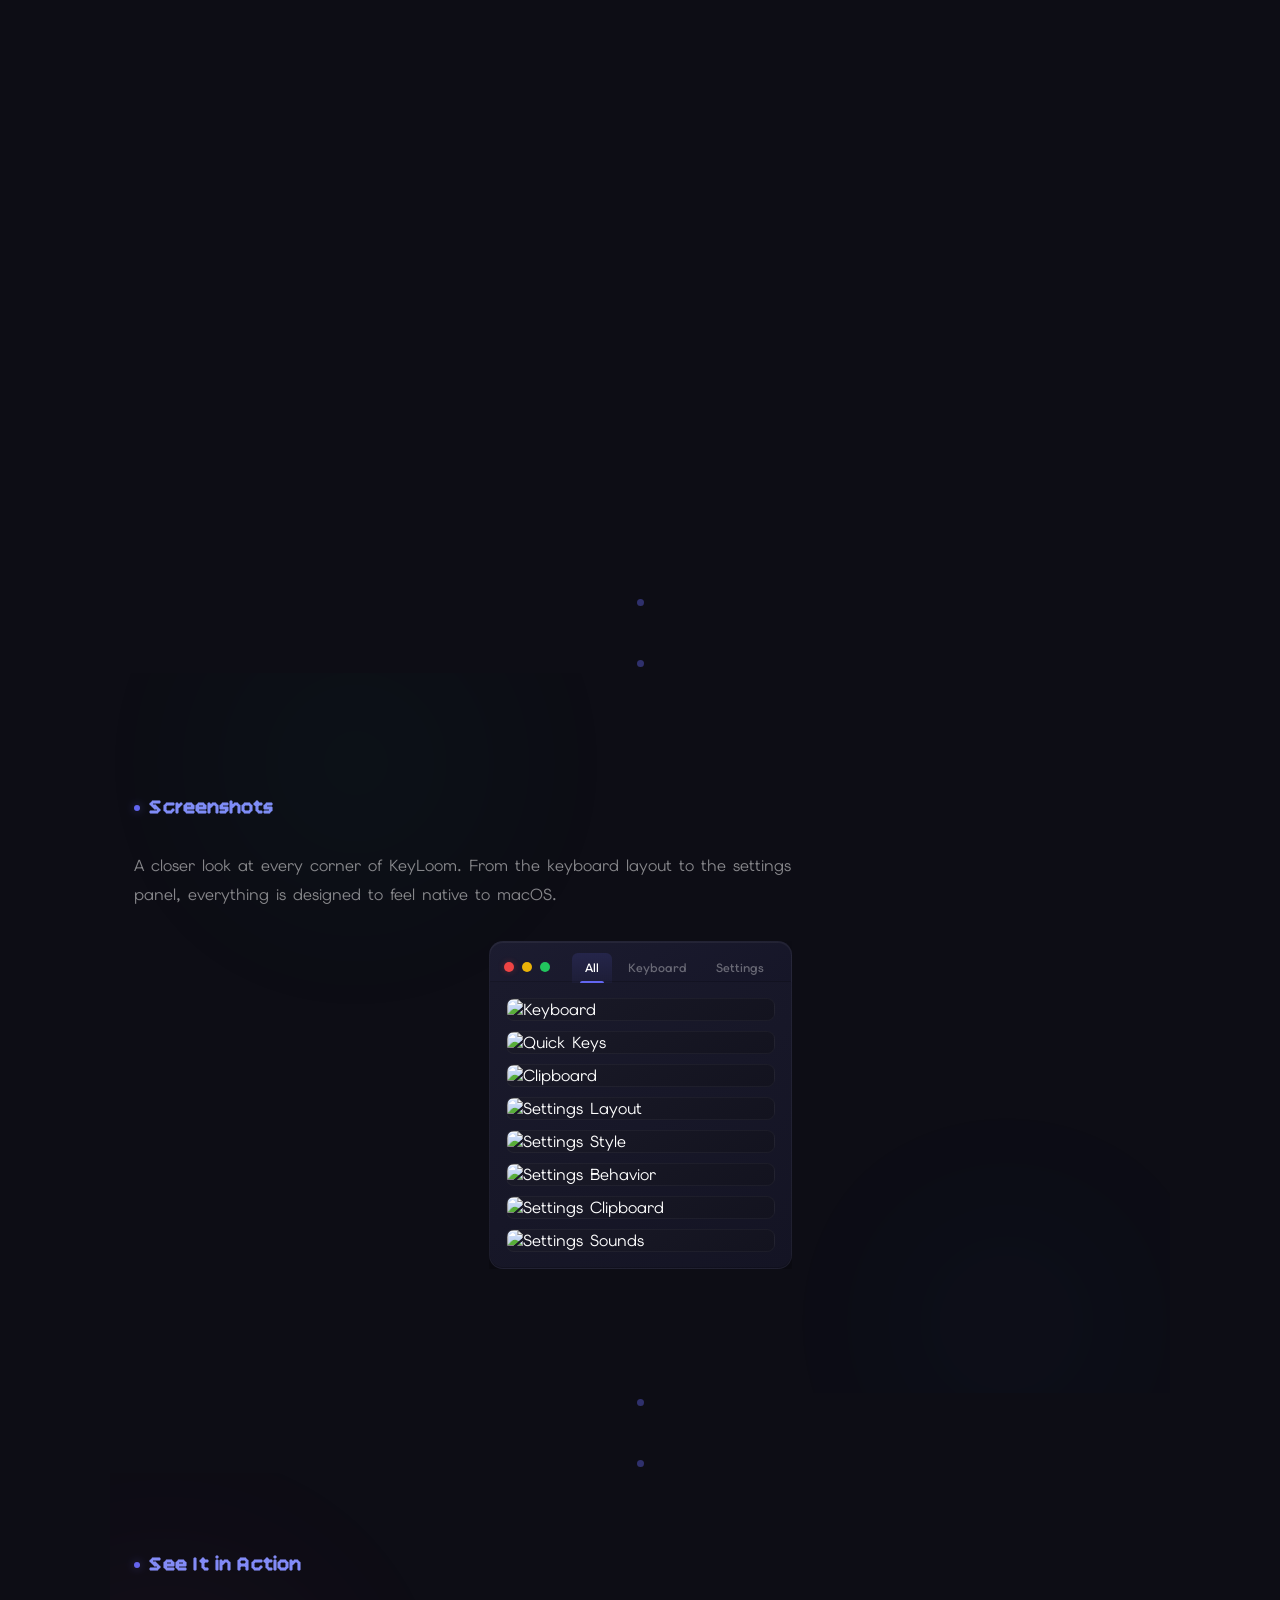
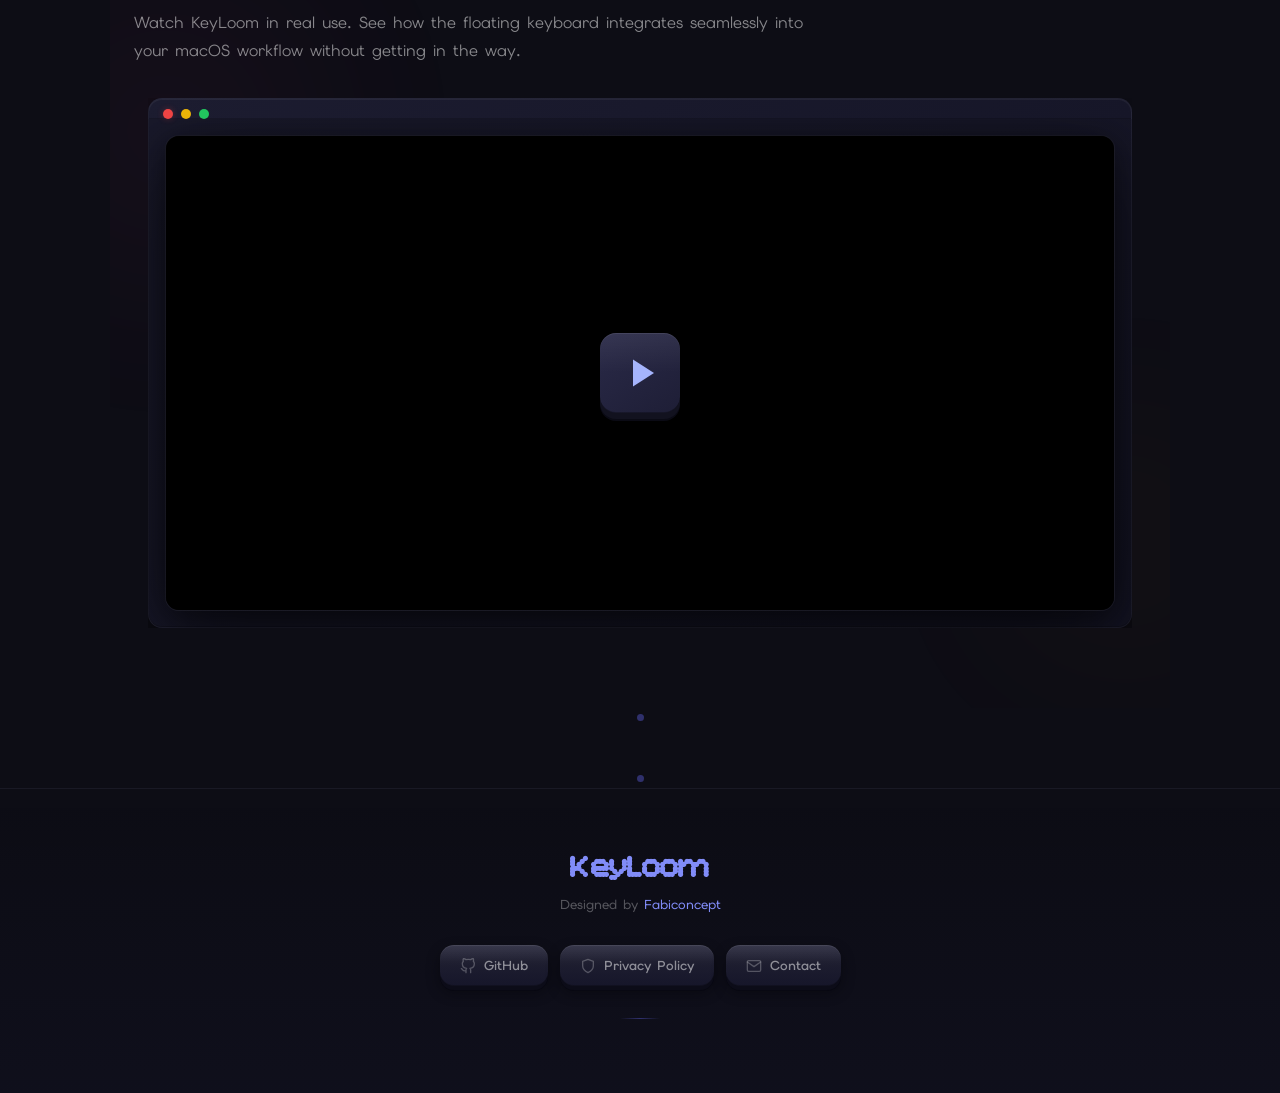
==== commit 2741b925: "deploy: 54d84943e9dc84ed0851636d6e9baafec7469b80" ====
--- a/index.html
+++ b/index.html
@@ -286,8 +286,13 @@
     top: 8px; left: 16px;
     width: 5px; height: 5px;
     border-radius: 50%;
-    background: #4ade80;
+    background: var(--caps-indicator, #4ade80);
     box-shadow: 0 0 8px rgba(74,222,128,0.5), 0 0 20px rgba(74,222,128,0.2);
+    transition: background 0.2s, box-shadow 0.2s;
+  }
+  .kb-base.caps-on::before {
+    background: #f59e0b;
+    box-shadow: 0 0 8px rgba(245,158,11,0.5), 0 0 20px rgba(245,158,11,0.2);
   }
   .kb-row { display: flex; gap: 5px; margin-bottom: 5px; }
   .kb-row:last-child { margin-bottom: 0; }
@@ -2299,11 +2304,13 @@
 <script>
 (() => {
   const kbBase = document.getElementById('kb-base');
-  if (!kbBase) return;
+  const kb3d = document.getElementById('kb3d');
+  if (!kbBase && !kb3d) return;
   let heroShift = false;
   let heroCaps = false;
 
   function updateHeroKeys() {
+    if (!kbBase) return;
     kbBase.querySelectorAll('.k[data-char]').forEach(k => {
       const ch = k.getAttribute('data-char');
       const sh = k.getAttribute('data-shift');
@@ -2312,42 +2319,67 @@
       const showShift = heroShift || (heroCaps && isLetter);
       k.textContent = showShift ? sh : ch;
     });
-  }
+    if (heroCaps) {
+      kbBase.style.setProperty('--caps-indicator', '#f59e0b');
+      kbBase.classList.add('caps-on');
+    } else {
+      kbBase.style.setProperty('--caps-indicator', '#4ade80');
+      kbBase.classList.remove('caps-on');
+    }
+  }
+
+  function update3DKeys() {
+    if (!kb3d) return;
+    kb3d.querySelectorAll('.kb3d-key[data-char]').forEach(k => {
+      const ch = k.getAttribute('data-char');
+      const sh = k.getAttribute('data-shift');
+      if (!sh) return;
+      const span = k.querySelector('span');
+      const isLetter = ch.length === 1 && /[a-z]/i.test(ch);
+      const showShift = heroShift || (heroCaps && isLetter);
+      for (const node of k.childNodes) {
+        if (node.nodeType === 3) {
+          node.textContent = showShift ? sh : ch;
+          break;
+        }
+      }
+      if (span) span.textContent = showShift ? ch : sh;
+    });
+  }
+
+  function updateAllKeys() { updateHeroKeys(); update3DKeys(); }
 
   document.addEventListener('keydown', e => {
     if (e.code === 'ShiftLeft' || e.code === 'ShiftRight') {
-      if (!heroShift) { heroShift = true; updateHeroKeys(); }
+      if (!heroShift) { heroShift = true; updateAllKeys(); }
     }
     if (e.code === 'CapsLock') {
       heroCaps = !heroCaps;
       heroShift = false;
-      updateHeroKeys();
+      updateAllKeys();
     }
   });
   document.addEventListener('keyup', e => {
     if (e.code === 'ShiftLeft' || e.code === 'ShiftRight') {
       heroShift = false;
-      updateHeroKeys();
+      updateAllKeys();
     }
   });
 
-  kbBase.querySelectorAll('.hero-shift-btn').forEach(btn => {
-    btn.addEventListener('click', () => { heroShift = !heroShift; updateHeroKeys(); });
-  });
-  kbBase.querySelectorAll('.hero-caps-btn').forEach(btn => {
-    btn.addEventListener('click', () => { heroCaps = !heroCaps; heroShift = false; updateHeroKeys(); });
-  });
-  kbBase.querySelectorAll('.k[data-char]').forEach(k => {
-    k.addEventListener('click', () => {
-      const ch = k.getAttribute('data-char');
-      const sh = k.getAttribute('data-shift');
-      const isLetter = ch.length === 1 && /[a-z]/i.test(ch);
-      const showShift = heroShift || (heroCaps && isLetter);
-      if (showShift && sh) {
-        if (heroShift && !heroCaps) { heroShift = false; updateHeroKeys(); }
-      }
+  if (kbBase) {
+    kbBase.querySelectorAll('.hero-shift-btn').forEach(btn => {
+      btn.addEventListener('click', () => { heroShift = !heroShift; updateAllKeys(); });
     });
-  });
+    kbBase.querySelectorAll('.hero-caps-btn').forEach(btn => {
+      btn.addEventListener('click', () => { heroCaps = !heroCaps; heroShift = false; updateAllKeys(); });
+    });
+  }
+  if (kb3d) {
+    const capsKey = kb3d.querySelector('[data-key="CapsLock"]');
+    if (capsKey) capsKey.addEventListener('click', () => { heroCaps = !heroCaps; heroShift = false; updateAllKeys(); });
+    const shiftKeys = kb3d.querySelectorAll('[data-key="ShiftLeft"],[data-key="ShiftRight"]');
+    shiftKeys.forEach(btn => btn.addEventListener('click', () => { heroShift = !heroShift; updateAllKeys(); }));
+  }
 })();
 </script>
 
@@ -2425,67 +2457,67 @@
       <div class="kb3d-side-back"></div>
       <!-- Row 1: Number row -->
       <div class="kb3d-row">
-        <div class="kb3d-key kb3d-w15" data-key="Backquote"><div class="k-face k-top"></div><div class="k-face k-left"></div><div class="k-face k-right"></div><div class="k-face k-bottom"></div><div class="k-face k-back"></div>~<span>`</span></div>
-        <div class="kb3d-key" data-key="Digit1"><div class="k-face k-top"></div><div class="k-face k-left"></div><div class="k-face k-right"></div><div class="k-face k-bottom"></div><div class="k-face k-back"></div>!<span>1</span></div>
-        <div class="kb3d-key" data-key="Digit2"><div class="k-face k-top"></div><div class="k-face k-left"></div><div class="k-face k-right"></div><div class="k-face k-bottom"></div><div class="k-face k-back"></div>@<span>2</span></div>
-        <div class="kb3d-key" data-key="Digit3"><div class="k-face k-top"></div><div class="k-face k-left"></div><div class="k-face k-right"></div><div class="k-face k-bottom"></div><div class="k-face k-back"></div>#<span>3</span></div>
-        <div class="kb3d-key" data-key="Digit4"><div class="k-face k-top"></div><div class="k-face k-left"></div><div class="k-face k-right"></div><div class="k-face k-bottom"></div><div class="k-face k-back"></div>$<span>4</span></div>
-        <div class="kb3d-key" data-key="Digit5"><div class="k-face k-top"></div><div class="k-face k-left"></div><div class="k-face k-right"></div><div class="k-face k-bottom"></div><div class="k-face k-back"></div>%<span>5</span></div>
-        <div class="kb3d-key" data-key="Digit6"><div class="k-face k-top"></div><div class="k-face k-left"></div><div class="k-face k-right"></div><div class="k-face k-bottom"></div><div class="k-face k-back"></div>^<span>6</span></div>
-        <div class="kb3d-key" data-key="Digit7"><div class="k-face k-top"></div><div class="k-face k-left"></div><div class="k-face k-right"></div><div class="k-face k-bottom"></div><div class="k-face k-back"></div>&amp;<span>7</span></div>
-        <div class="kb3d-key" data-key="Digit8"><div class="k-face k-top"></div><div class="k-face k-left"></div><div class="k-face k-right"></div><div class="k-face k-bottom"></div><div class="k-face k-back"></div>*<span>8</span></div>
-        <div class="kb3d-key" data-key="Digit9"><div class="k-face k-top"></div><div class="k-face k-left"></div><div class="k-face k-right"></div><div class="k-face k-bottom"></div><div class="k-face k-back"></div>(<span>9</span></div>
-        <div class="kb3d-key" data-key="Digit0"><div class="k-face k-top"></div><div class="k-face k-left"></div><div class="k-face k-right"></div><div class="k-face k-bottom"></div><div class="k-face k-back"></div>)<span>0</span></div>
-        <div class="kb3d-key" data-key="Minus"><div class="k-face k-top"></div><div class="k-face k-left"></div><div class="k-face k-right"></div><div class="k-face k-bottom"></div><div class="k-face k-back"></div>_<span>-</span></div>
-        <div class="kb3d-key" data-key="Equal"><div class="k-face k-top"></div><div class="k-face k-left"></div><div class="k-face k-right"></div><div class="k-face k-bottom"></div><div class="k-face k-back"></div>+<span>=</span></div>
+        <div class="kb3d-key kb3d-w15" data-key="Backquote" data-char="`" data-shift="~"><div class="k-face k-top"></div><div class="k-face k-left"></div><div class="k-face k-right"></div><div class="k-face k-bottom"></div><div class="k-face k-back"></div>`<span>~</span></div>
+        <div class="kb3d-key" data-key="Digit1" data-char="1" data-shift="!"><div class="k-face k-top"></div><div class="k-face k-left"></div><div class="k-face k-right"></div><div class="k-face k-bottom"></div><div class="k-face k-back"></div>1<span>!</span></div>
+        <div class="kb3d-key" data-key="Digit2" data-char="2" data-shift="@"><div class="k-face k-top"></div><div class="k-face k-left"></div><div class="k-face k-right"></div><div class="k-face k-bottom"></div><div class="k-face k-back"></div>2<span>@</span></div>
+        <div class="kb3d-key" data-key="Digit3" data-char="3" data-shift="#"><div class="k-face k-top"></div><div class="k-face k-left"></div><div class="k-face k-right"></div><div class="k-face k-bottom"></div><div class="k-face k-back"></div>3<span>#</span></div>
+        <div class="kb3d-key" data-key="Digit4" data-char="4" data-shift="$"><div class="k-face k-top"></div><div class="k-face k-left"></div><div class="k-face k-right"></div><div class="k-face k-bottom"></div><div class="k-face k-back"></div>4<span>$</span></div>
+        <div class="kb3d-key" data-key="Digit5" data-char="5" data-shift="%"><div class="k-face k-top"></div><div class="k-face k-left"></div><div class="k-face k-right"></div><div class="k-face k-bottom"></div><div class="k-face k-back"></div>5<span>%</span></div>
+        <div class="kb3d-key" data-key="Digit6" data-char="6" data-shift="^"><div class="k-face k-top"></div><div class="k-face k-left"></div><div class="k-face k-right"></div><div class="k-face k-bottom"></div><div class="k-face k-back"></div>6<span>^</span></div>
+        <div class="kb3d-key" data-key="Digit7" data-char="7" data-shift="&amp;"><div class="k-face k-top"></div><div class="k-face k-left"></div><div class="k-face k-right"></div><div class="k-face k-bottom"></div><div class="k-face k-back"></div>7<span>&amp;</span></div>
+        <div class="kb3d-key" data-key="Digit8" data-char="8" data-shift="*"><div class="k-face k-top"></div><div class="k-face k-left"></div><div class="k-face k-right"></div><div class="k-face k-bottom"></div><div class="k-face k-back"></div>8<span>*</span></div>
+        <div class="kb3d-key" data-key="Digit9" data-char="9" data-shift="("><div class="k-face k-top"></div><div class="k-face k-left"></div><div class="k-face k-right"></div><div class="k-face k-bottom"></div><div class="k-face k-back"></div>9<span>(</span></div>
+        <div class="kb3d-key" data-key="Digit0" data-char="0" data-shift=")"><div class="k-face k-top"></div><div class="k-face k-left"></div><div class="k-face k-right"></div><div class="k-face k-bottom"></div><div class="k-face k-back"></div>0<span>)</span></div>
+        <div class="kb3d-key" data-key="Minus" data-char="-" data-shift="_"><div class="k-face k-top"></div><div class="k-face k-left"></div><div class="k-face k-right"></div><div class="k-face k-bottom"></div><div class="k-face k-back"></div>-<span>_</span></div>
+        <div class="kb3d-key" data-key="Equal" data-char="=" data-shift="+"><div class="k-face k-top"></div><div class="k-face k-left"></div><div class="k-face k-right"></div><div class="k-face k-bottom"></div><div class="k-face k-back"></div>=<span>+</span></div>
         <div class="kb3d-key kb3d-w15 kb3d-fn" data-key="Backspace"><div class="k-face k-top"></div><div class="k-face k-left"></div><div class="k-face k-right"></div><div class="k-face k-bottom"></div><div class="k-face k-back"></div>&#9003;</div>
       </div>
       <!-- Row 2: QWERTY -->
       <div class="kb3d-row">
         <div class="kb3d-key kb3d-w15 kb3d-fn" data-key="Tab"><div class="k-face k-top"></div><div class="k-face k-left"></div><div class="k-face k-right"></div><div class="k-face k-bottom"></div><div class="k-face k-back"></div>&#8633;</div>
-        <div class="kb3d-key" data-key="KeyQ"><div class="k-face k-top"></div><div class="k-face k-left"></div><div class="k-face k-right"></div><div class="k-face k-bottom"></div><div class="k-face k-back"></div>Q</div>
-        <div class="kb3d-key" data-key="KeyW"><div class="k-face k-top"></div><div class="k-face k-left"></div><div class="k-face k-right"></div><div class="k-face k-bottom"></div><div class="k-face k-back"></div>W</div>
-        <div class="kb3d-key" data-key="KeyE"><div class="k-face k-top"></div><div class="k-face k-left"></div><div class="k-face k-right"></div><div class="k-face k-bottom"></div><div class="k-face k-back"></div>E</div>
-        <div class="kb3d-key" data-key="KeyR"><div class="k-face k-top"></div><div class="k-face k-left"></div><div class="k-face k-right"></div><div class="k-face k-bottom"></div><div class="k-face k-back"></div>R</div>
-        <div class="kb3d-key kb3d-broken" data-key="KeyT"><div class="k-face k-top"></div><div class="k-face k-left"></div><div class="k-face k-right"></div><div class="k-face k-bottom"></div><div class="k-face k-back"></div>T</div>
-        <div class="kb3d-key" data-key="KeyY"><div class="k-face k-top"></div><div class="k-face k-left"></div><div class="k-face k-right"></div><div class="k-face k-bottom"></div><div class="k-face k-back"></div>Y</div>
-        <div class="kb3d-key" data-key="KeyU"><div class="k-face k-top"></div><div class="k-face k-left"></div><div class="k-face k-right"></div><div class="k-face k-bottom"></div><div class="k-face k-back"></div>U</div>
-        <div class="kb3d-key" data-key="KeyI"><div class="k-face k-top"></div><div class="k-face k-left"></div><div class="k-face k-right"></div><div class="k-face k-bottom"></div><div class="k-face k-back"></div>I</div>
-        <div class="kb3d-key" data-key="KeyO"><div class="k-face k-top"></div><div class="k-face k-left"></div><div class="k-face k-right"></div><div class="k-face k-bottom"></div><div class="k-face k-back"></div>O</div>
-        <div class="kb3d-key" data-key="KeyP"><div class="k-face k-top"></div><div class="k-face k-left"></div><div class="k-face k-right"></div><div class="k-face k-bottom"></div><div class="k-face k-back"></div>P</div>
-        <div class="kb3d-key" data-key="BracketLeft"><div class="k-face k-top"></div><div class="k-face k-left"></div><div class="k-face k-right"></div><div class="k-face k-bottom"></div><div class="k-face k-back"></div>{<span>[</span></div>
-        <div class="kb3d-key" data-key="BracketRight"><div class="k-face k-top"></div><div class="k-face k-left"></div><div class="k-face k-right"></div><div class="k-face k-bottom"></div><div class="k-face k-back"></div>}<span>]</span></div>
-        <div class="kb3d-key kb3d-w15" data-key="Backslash"><div class="k-face k-top"></div><div class="k-face k-left"></div><div class="k-face k-right"></div><div class="k-face k-bottom"></div><div class="k-face k-back"></div>|<span>\</span></div>
+        <div class="kb3d-key" data-key="KeyQ" data-char="q" data-shift="Q"><div class="k-face k-top"></div><div class="k-face k-left"></div><div class="k-face k-right"></div><div class="k-face k-bottom"></div><div class="k-face k-back"></div>q<span>Q</span></div>
+        <div class="kb3d-key" data-key="KeyW" data-char="w" data-shift="W"><div class="k-face k-top"></div><div class="k-face k-left"></div><div class="k-face k-right"></div><div class="k-face k-bottom"></div><div class="k-face k-back"></div>w<span>W</span></div>
+        <div class="kb3d-key" data-key="KeyE" data-char="e" data-shift="E"><div class="k-face k-top"></div><div class="k-face k-left"></div><div class="k-face k-right"></div><div class="k-face k-bottom"></div><div class="k-face k-back"></div>e<span>E</span></div>
+        <div class="kb3d-key" data-key="KeyR" data-char="r" data-shift="R"><div class="k-face k-top"></div><div class="k-face k-left"></div><div class="k-face k-right"></div><div class="k-face k-bottom"></div><div class="k-face k-back"></div>r<span>R</span></div>
+        <div class="kb3d-key kb3d-broken" data-key="KeyT" data-char="t" data-shift="T"><div class="k-face k-top"></div><div class="k-face k-left"></div><div class="k-face k-right"></div><div class="k-face k-bottom"></div><div class="k-face k-back"></div>t<span>T</span></div>
+        <div class="kb3d-key" data-key="KeyY" data-char="y" data-shift="Y"><div class="k-face k-top"></div><div class="k-face k-left"></div><div class="k-face k-right"></div><div class="k-face k-bottom"></div><div class="k-face k-back"></div>y<span>Y</span></div>
+        <div class="kb3d-key" data-key="KeyU" data-char="u" data-shift="U"><div class="k-face k-top"></div><div class="k-face k-left"></div><div class="k-face k-right"></div><div class="k-face k-bottom"></div><div class="k-face k-back"></div>u<span>U</span></div>
+        <div class="kb3d-key" data-key="KeyI" data-char="i" data-shift="I"><div class="k-face k-top"></div><div class="k-face k-left"></div><div class="k-face k-right"></div><div class="k-face k-bottom"></div><div class="k-face k-back"></div>i<span>I</span></div>
+        <div class="kb3d-key" data-key="KeyO" data-char="o" data-shift="O"><div class="k-face k-top"></div><div class="k-face k-left"></div><div class="k-face k-right"></div><div class="k-face k-bottom"></div><div class="k-face k-back"></div>o<span>O</span></div>
+        <div class="kb3d-key" data-key="KeyP" data-char="p" data-shift="P"><div class="k-face k-top"></div><div class="k-face k-left"></div><div class="k-face k-right"></div><div class="k-face k-bottom"></div><div class="k-face k-back"></div>p<span>P</span></div>
+        <div class="kb3d-key" data-key="BracketLeft" data-char="[" data-shift="{"><div class="k-face k-top"></div><div class="k-face k-left"></div><div class="k-face k-right"></div><div class="k-face k-bottom"></div><div class="k-face k-back"></div>[<span>{</span></div>
+        <div class="kb3d-key" data-key="BracketRight" data-char="]" data-shift="}"><div class="k-face k-top"></div><div class="k-face k-left"></div><div class="k-face k-right"></div><div class="k-face k-bottom"></div><div class="k-face k-back"></div>]<span>}</span></div>
+        <div class="kb3d-key kb3d-w15" data-key="Backslash" data-char="\\" data-shift="|"><div class="k-face k-top"></div><div class="k-face k-left"></div><div class="k-face k-right"></div><div class="k-face k-bottom"></div><div class="k-face k-back"></div>\|</div>
       </div>
       <!-- Row 3: Home row -->
       <div class="kb3d-row">
         <div class="kb3d-key kb3d-w18 kb3d-fn" data-key="CapsLock"><div class="k-face k-top"></div><div class="k-face k-left"></div><div class="k-face k-right"></div><div class="k-face k-bottom"></div><div class="k-face k-back"></div>Caps</div>
-        <div class="kb3d-key" data-key="KeyA"><div class="k-face k-top"></div><div class="k-face k-left"></div><div class="k-face k-right"></div><div class="k-face k-bottom"></div><div class="k-face k-back"></div>A</div>
-        <div class="kb3d-key" data-key="KeyS"><div class="k-face k-top"></div><div class="k-face k-left"></div><div class="k-face k-right"></div><div class="k-face k-bottom"></div><div class="k-face k-back"></div>S</div>
-        <div class="kb3d-key" data-key="KeyD"><div class="k-face k-top"></div><div class="k-face k-left"></div><div class="k-face k-right"></div><div class="k-face k-bottom"></div><div class="k-face k-back"></div>D</div>
-        <div class="kb3d-key" data-key="KeyF"><div class="k-face k-top"></div><div class="k-face k-left"></div><div class="k-face k-right"></div><div class="k-face k-bottom"></div><div class="k-face k-back"></div>F</div>
-        <div class="kb3d-key" data-key="KeyG"><div class="k-face k-top"></div><div class="k-face k-left"></div><div class="k-face k-right"></div><div class="k-face k-bottom"></div><div class="k-face k-back"></div>G</div>
-        <div class="kb3d-key" data-key="KeyH"><div class="k-face k-top"></div><div class="k-face k-left"></div><div class="k-face k-right"></div><div class="k-face k-bottom"></div><div class="k-face k-back"></div>H</div>
-        <div class="kb3d-key" data-key="KeyJ"><div class="k-face k-top"></div><div class="k-face k-left"></div><div class="k-face k-right"></div><div class="k-face k-bottom"></div><div class="k-face k-back"></div>J</div>
-        <div class="kb3d-key" data-key="KeyK"><div class="k-face k-top"></div><div class="k-face k-left"></div><div class="k-face k-right"></div><div class="k-face k-bottom"></div><div class="k-face k-back"></div>K</div>
-        <div class="kb3d-key" data-key="KeyL"><div class="k-face k-top"></div><div class="k-face k-left"></div><div class="k-face k-right"></div><div class="k-face k-bottom"></div><div class="k-face k-back"></div>L</div>
-        <div class="kb3d-key" data-key="Semicolon"><div class="k-face k-top"></div><div class="k-face k-left"></div><div class="k-face k-right"></div><div class="k-face k-bottom"></div><div class="k-face k-back"></div>:<span>;</span></div>
-        <div class="kb3d-key" data-key="Quote"><div class="k-face k-top"></div><div class="k-face k-left"></div><div class="k-face k-right"></div><div class="k-face k-bottom"></div><div class="k-face k-back"></div>"<span>'</span></div>
+        <div class="kb3d-key" data-key="KeyA" data-char="a" data-shift="A"><div class="k-face k-top"></div><div class="k-face k-left"></div><div class="k-face k-right"></div><div class="k-face k-bottom"></div><div class="k-face k-back"></div>a<span>A</span></div>
+        <div class="kb3d-key" data-key="KeyS" data-char="s" data-shift="S"><div class="k-face k-top"></div><div class="k-face k-left"></div><div class="k-face k-right"></div><div class="k-face k-bottom"></div><div class="k-face k-back"></div>s<span>S</span></div>
+        <div class="kb3d-key" data-key="KeyD" data-char="d" data-shift="D"><div class="k-face k-top"></div><div class="k-face k-left"></div><div class="k-face k-right"></div><div class="k-face k-bottom"></div><div class="k-face k-back"></div>d<span>D</span></div>
+        <div class="kb3d-key" data-key="KeyF" data-char="f" data-shift="F"><div class="k-face k-top"></div><div class="k-face k-left"></div><div class="k-face k-right"></div><div class="k-face k-bottom"></div><div class="k-face k-back"></div>f<span>F</span></div>
+        <div class="kb3d-key" data-key="KeyG" data-char="g" data-shift="G"><div class="k-face k-top"></div><div class="k-face k-left"></div><div class="k-face k-right"></div><div class="k-face k-bottom"></div><div class="k-face k-back"></div>g<span>G</span></div>
+        <div class="kb3d-key" data-key="KeyH" data-char="h" data-shift="H"><div class="k-face k-top"></div><div class="k-face k-left"></div><div class="k-face k-right"></div><div class="k-face k-bottom"></div><div class="k-face k-back"></div>h<span>H</span></div>
+        <div class="kb3d-key" data-key="KeyJ" data-char="j" data-shift="J"><div class="k-face k-top"></div><div class="k-face k-left"></div><div class="k-face k-right"></div><div class="k-face k-bottom"></div><div class="k-face k-back"></div>j<span>J</span></div>
+        <div class="kb3d-key" data-key="KeyK" data-char="k" data-shift="K"><div class="k-face k-top"></div><div class="k-face k-left"></div><div class="k-face k-right"></div><div class="k-face k-bottom"></div><div class="k-face k-back"></div>k<span>K</span></div>
+        <div class="kb3d-key" data-key="KeyL" data-char="l" data-shift="L"><div class="k-face k-top"></div><div class="k-face k-left"></div><div class="k-face k-right"></div><div class="k-face k-bottom"></div><div class="k-face k-back"></div>l<span>L</span></div>
+        <div class="kb3d-key" data-key="Semicolon" data-char=";" data-shift=":"><div class="k-face k-top"></div><div class="k-face k-left"></div><div class="k-face k-right"></div><div class="k-face k-bottom"></div><div class="k-face k-back"></div>;:</div>
+        <div class="kb3d-key" data-key="Quote" data-char="'" data-shift="&quot;"><div class="k-face k-top"></div><div class="k-face k-left"></div><div class="k-face k-right"></div><div class="k-face k-bottom"></div><div class="k-face k-back"></div>'<span>"</span></div>
         <div class="kb3d-key kb3d-w18 kb3d-fn" data-key="Enter"><div class="k-face k-top"></div><div class="k-face k-left"></div><div class="k-face k-right"></div><div class="k-face k-bottom"></div><div class="k-face k-back"></div>Enter</div>
       </div>
       <!-- Row 4: Shift row -->
       <div class="kb3d-row">
         <div class="kb3d-key kb3d-w23 kb3d-fn" data-key="ShiftLeft"><div class="k-face k-top"></div><div class="k-face k-left"></div><div class="k-face k-right"></div><div class="k-face k-bottom"></div><div class="k-face k-back"></div>Shift</div>
-        <div class="kb3d-key" data-key="KeyZ"><div class="k-face k-top"></div><div class="k-face k-left"></div><div class="k-face k-right"></div><div class="k-face k-bottom"></div><div class="k-face k-back"></div>Z</div>
-        <div class="kb3d-key" data-key="KeyX"><div class="k-face k-top"></div><div class="k-face k-left"></div><div class="k-face k-right"></div><div class="k-face k-bottom"></div><div class="k-face k-back"></div>X</div>
-        <div class="kb3d-key" data-key="KeyC"><div class="k-face k-top"></div><div class="k-face k-left"></div><div class="k-face k-right"></div><div class="k-face k-bottom"></div><div class="k-face k-back"></div>C</div>
-        <div class="kb3d-key" data-key="KeyV"><div class="k-face k-top"></div><div class="k-face k-left"></div><div class="k-face k-right"></div><div class="k-face k-bottom"></div><div class="k-face k-back"></div>V</div>
-        <div class="kb3d-key kb3d-broken" data-key="KeyB"><div class="k-face k-top"></div><div class="k-face k-left"></div><div class="k-face k-right"></div><div class="k-face k-bottom"></div><div class="k-face k-back"></div>B</div>
-        <div class="kb3d-key" data-key="KeyN"><div class="k-face k-top"></div><div class="k-face k-left"></div><div class="k-face k-right"></div><div class="k-face k-bottom"></div><div class="k-face k-back"></div>N</div>
-        <div class="kb3d-key" data-key="KeyM"><div class="k-face k-top"></div><div class="k-face k-left"></div><div class="k-face k-right"></div><div class="k-face k-bottom"></div><div class="k-face k-back"></div>M</div>
-        <div class="kb3d-key" data-key="Comma"><div class="k-face k-top"></div><div class="k-face k-left"></div><div class="k-face k-right"></div><div class="k-face k-bottom"></div><div class="k-face k-back"></div>&lt;<span>,</span></div>
-        <div class="kb3d-key" data-key="Period"><div class="k-face k-top"></div><div class="k-face k-left"></div><div class="k-face k-right"></div><div class="k-face k-bottom"></div><div class="k-face k-back"></div>&gt;<span>.</span></div>
-        <div class="kb3d-key" data-key="Slash"><div class="k-face k-top"></div><div class="k-face k-left"></div><div class="k-face k-right"></div><div class="k-face k-bottom"></div><div class="k-face k-back"></div>?<span>/</span></div>
+        <div class="kb3d-key" data-key="KeyZ" data-char="z" data-shift="Z"><div class="k-face k-top"></div><div class="k-face k-left"></div><div class="k-face k-right"></div><div class="k-face k-bottom"></div><div class="k-face k-back"></div>z<span>Z</span></div>
+        <div class="kb3d-key" data-key="KeyX" data-char="x" data-shift="X"><div class="k-face k-top"></div><div class="k-face k-left"></div><div class="k-face k-right"></div><div class="k-face k-bottom"></div><div class="k-face k-back"></div>x<span>X</span></div>
+        <div class="kb3d-key" data-key="KeyC" data-char="c" data-shift="C"><div class="k-face k-top"></div><div class="k-face k-left"></div><div class="k-face k-right"></div><div class="k-face k-bottom"></div><div class="k-face k-back"></div>c<span>C</span></div>
+        <div class="kb3d-key" data-key="KeyV" data-char="v" data-shift="V"><div class="k-face k-top"></div><div class="k-face k-left"></div><div class="k-face k-right"></div><div class="k-face k-bottom"></div><div class="k-face k-back"></div>v<span>V</span></div>
+        <div class="kb3d-key kb3d-broken" data-key="KeyB" data-char="b" data-shift="B"><div class="k-face k-top"></div><div class="k-face k-left"></div><div class="k-face k-right"></div><div class="k-face k-bottom"></div><div class="k-face k-back"></div>b<span>B</span></div>
+        <div class="kb3d-key" data-key="KeyN" data-char="n" data-shift="N"><div class="k-face k-top"></div><div class="k-face k-left"></div><div class="k-face k-right"></div><div class="k-face k-bottom"></div><div class="k-face k-back"></div>n<span>N</span></div>
+        <div class="kb3d-key" data-key="KeyM" data-char="m" data-shift="M"><div class="k-face k-top"></div><div class="k-face k-left"></div><div class="k-face k-right"></div><div class="k-face k-bottom"></div><div class="k-face k-back"></div>m<span>M</span></div>
+        <div class="kb3d-key" data-key="Comma" data-char="," data-shift="&lt;"><div class="k-face k-top"></div><div class="k-face k-left"></div><div class="k-face k-right"></div><div class="k-face k-bottom"></div><div class="k-face k-back"></div>,<span>&lt;</span></div>
+        <div class="kb3d-key" data-key="Period" data-char="." data-shift="&gt;"><div class="k-face k-top"></div><div class="k-face k-left"></div><div class="k-face k-right"></div><div class="k-face k-bottom"></div><div class="k-face k-back"></div>.<span>&gt;</span></div>
+        <div class="kb3d-key" data-key="Slash" data-char="/" data-shift="?"><div class="k-face k-top"></div><div class="k-face k-left"></div><div class="k-face k-right"></div><div class="k-face k-bottom"></div><div class="k-face k-back"></div>/<span>?</span></div>
         <div class="kb3d-key kb3d-w23 kb3d-fn" data-key="ShiftRight"><div class="k-face k-top"></div><div class="k-face k-left"></div><div class="k-face k-right"></div><div class="k-face k-bottom"></div><div class="k-face k-back"></div>Shift</div>
       </div>
       <!-- Row 5: Space row -->
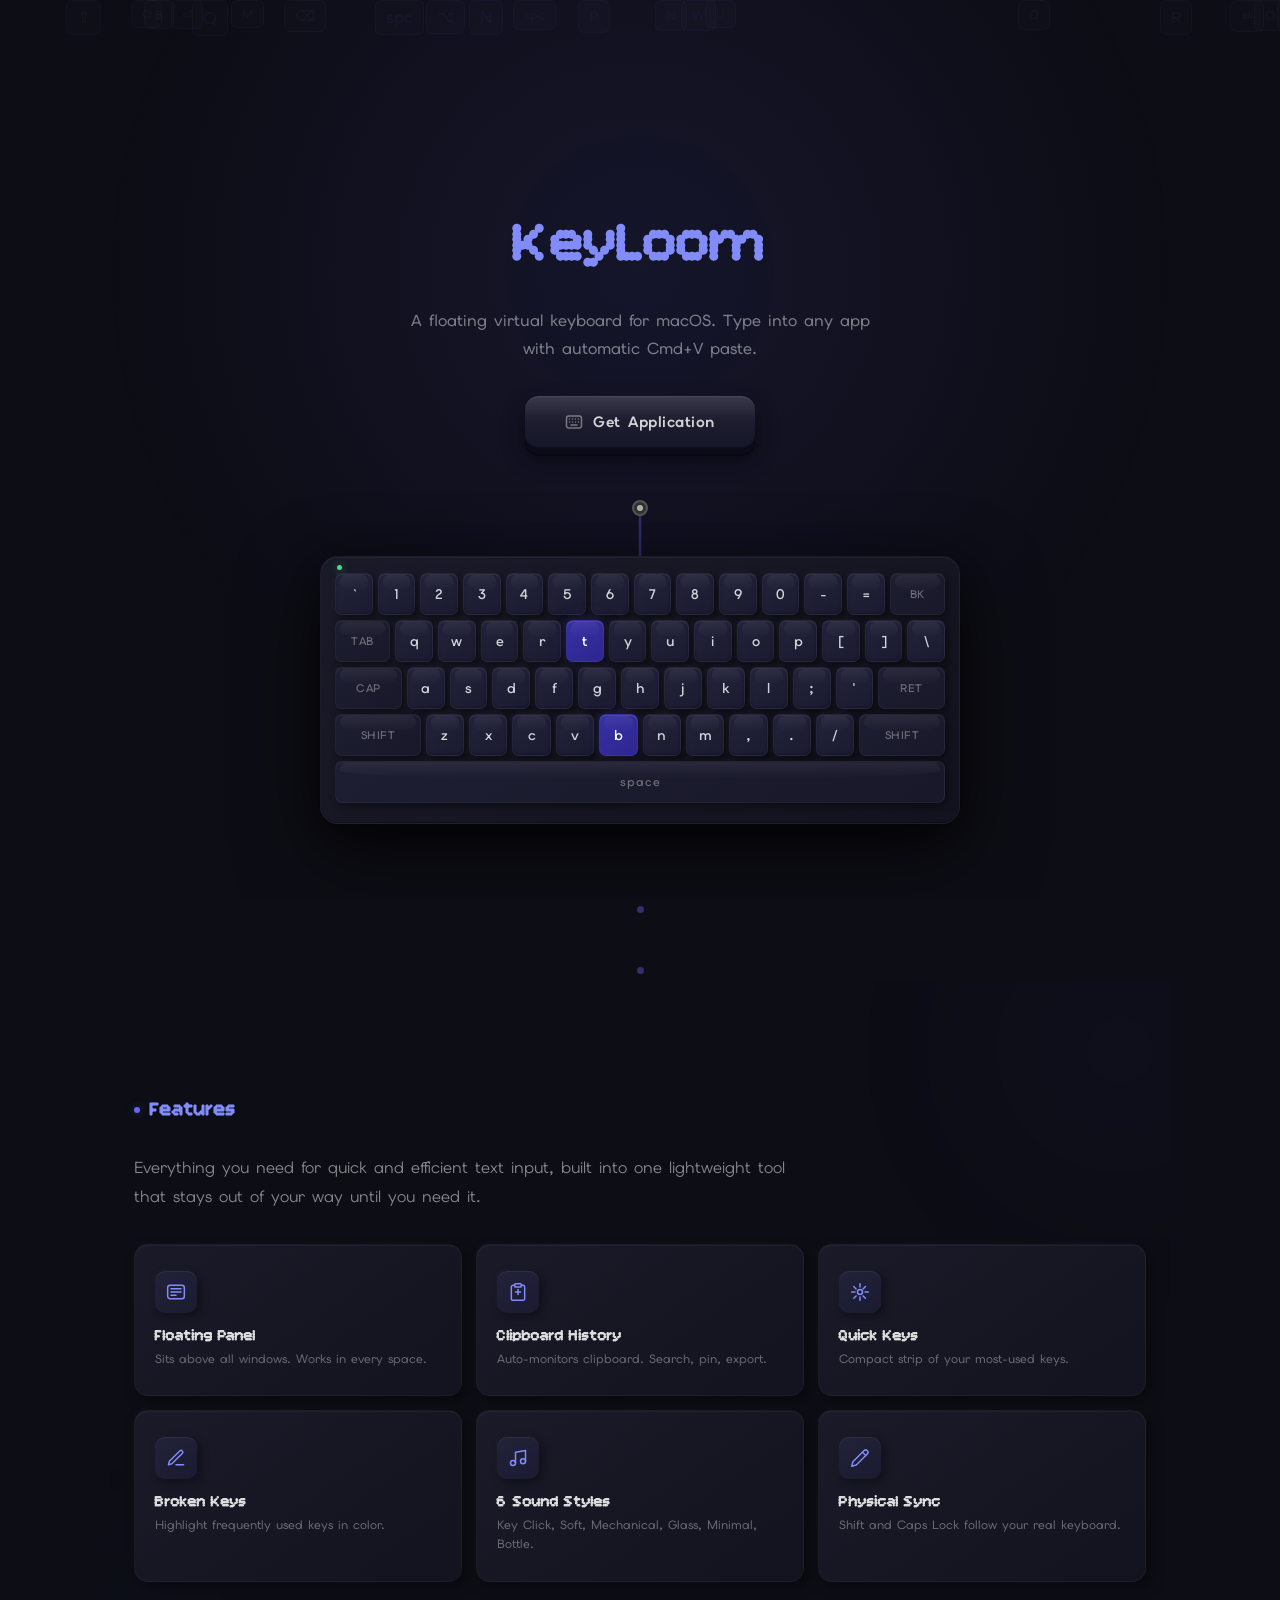
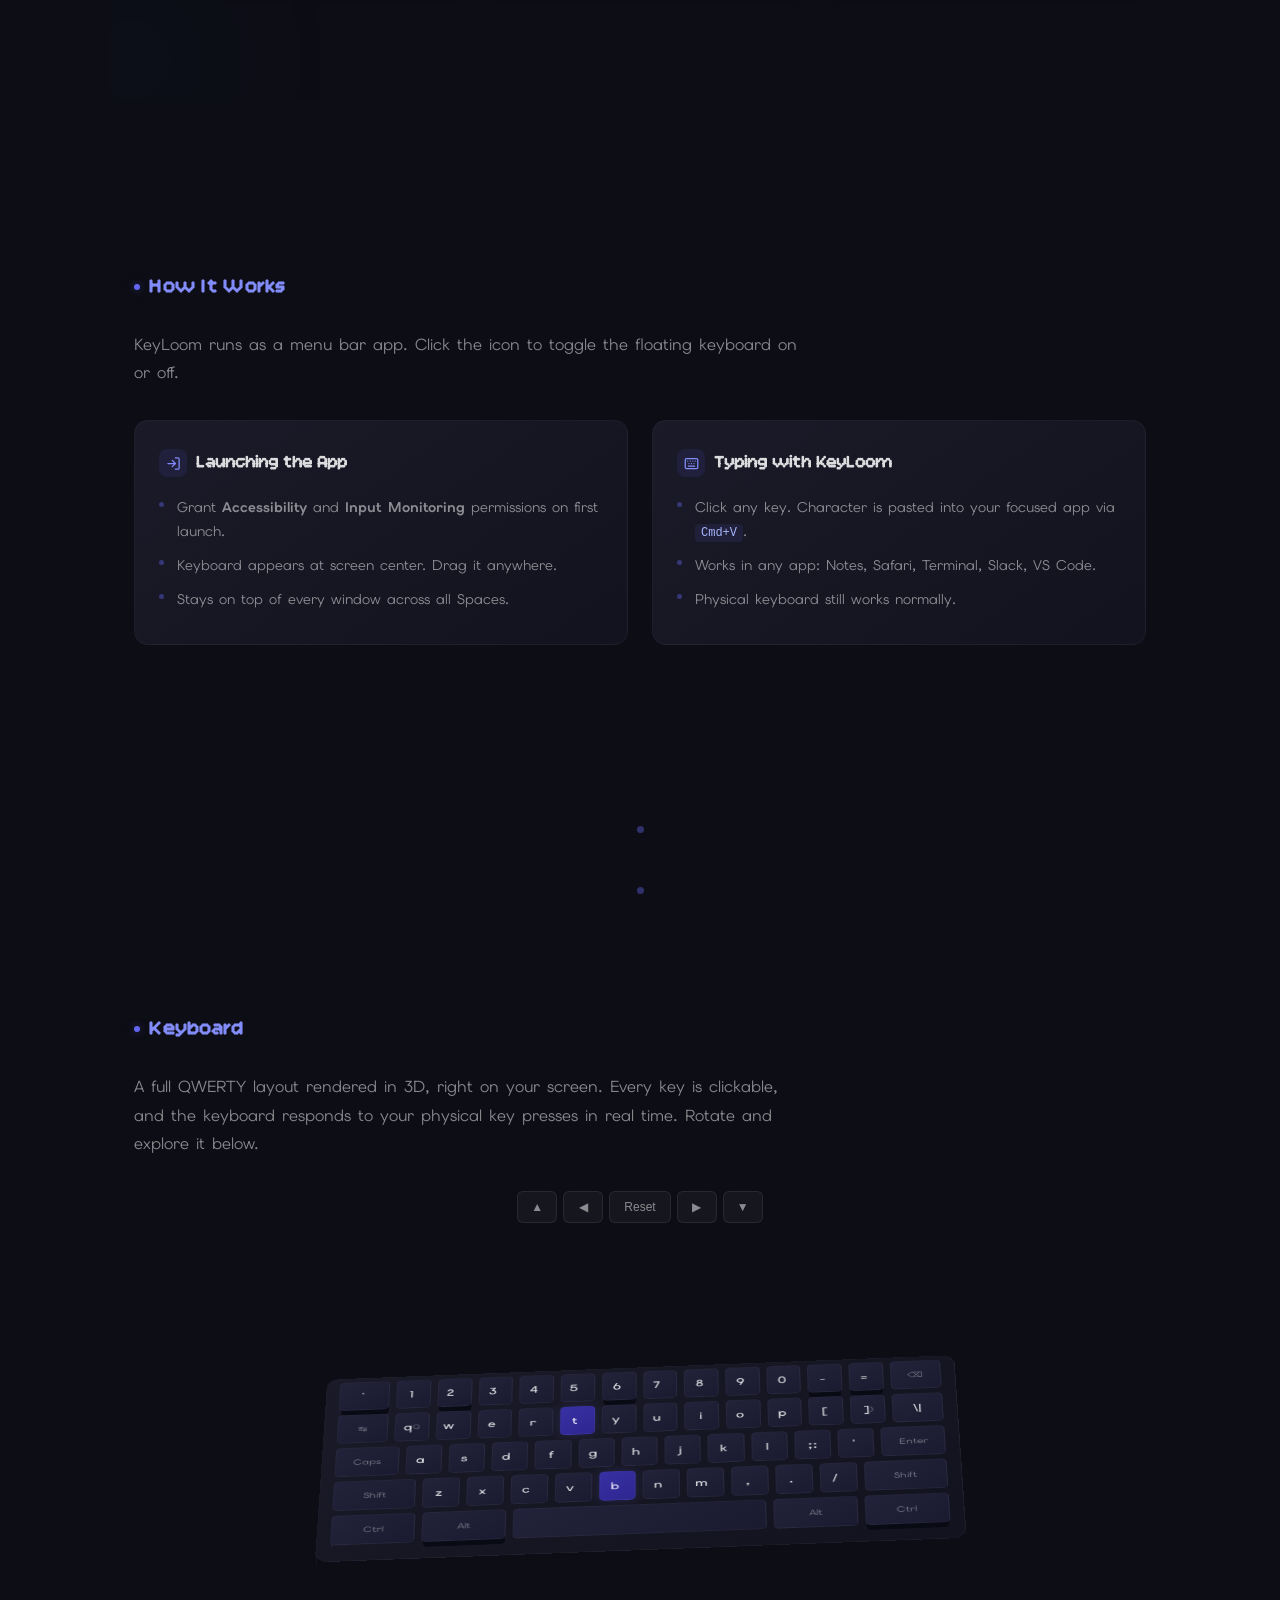
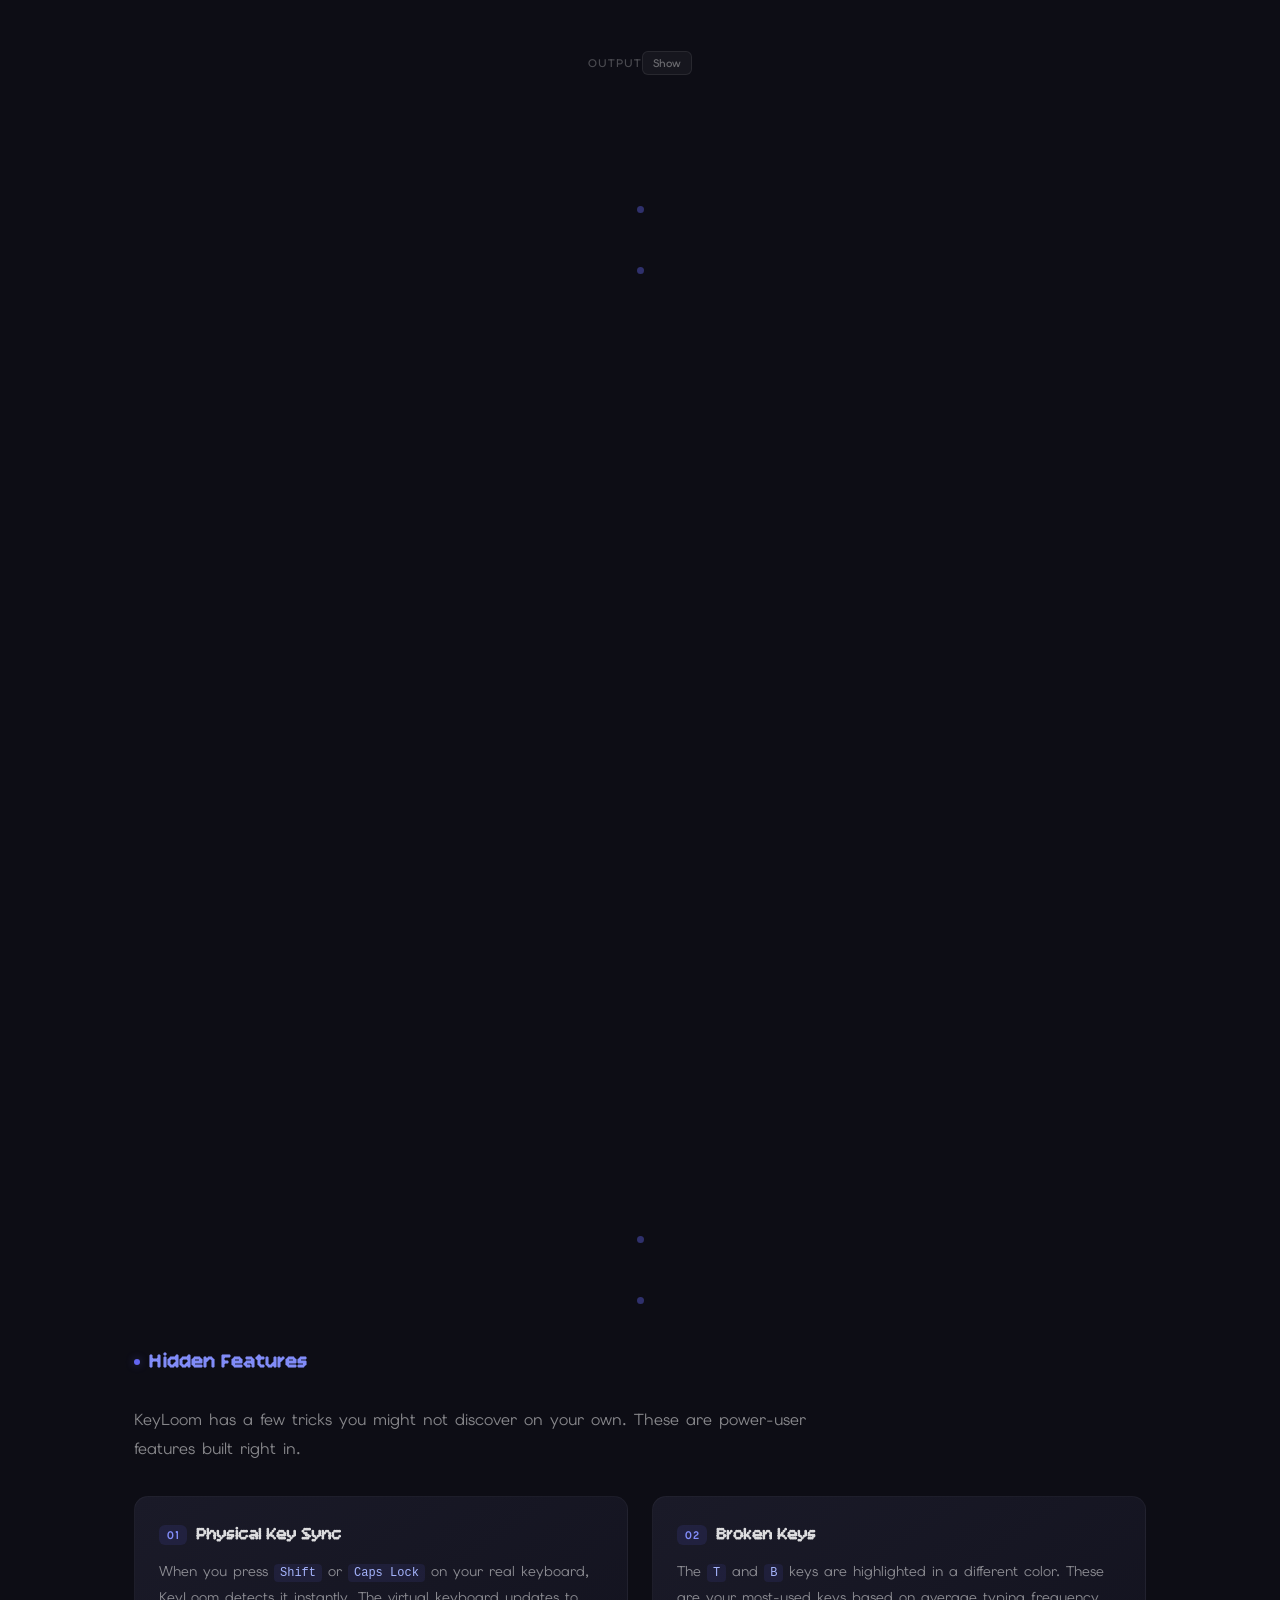
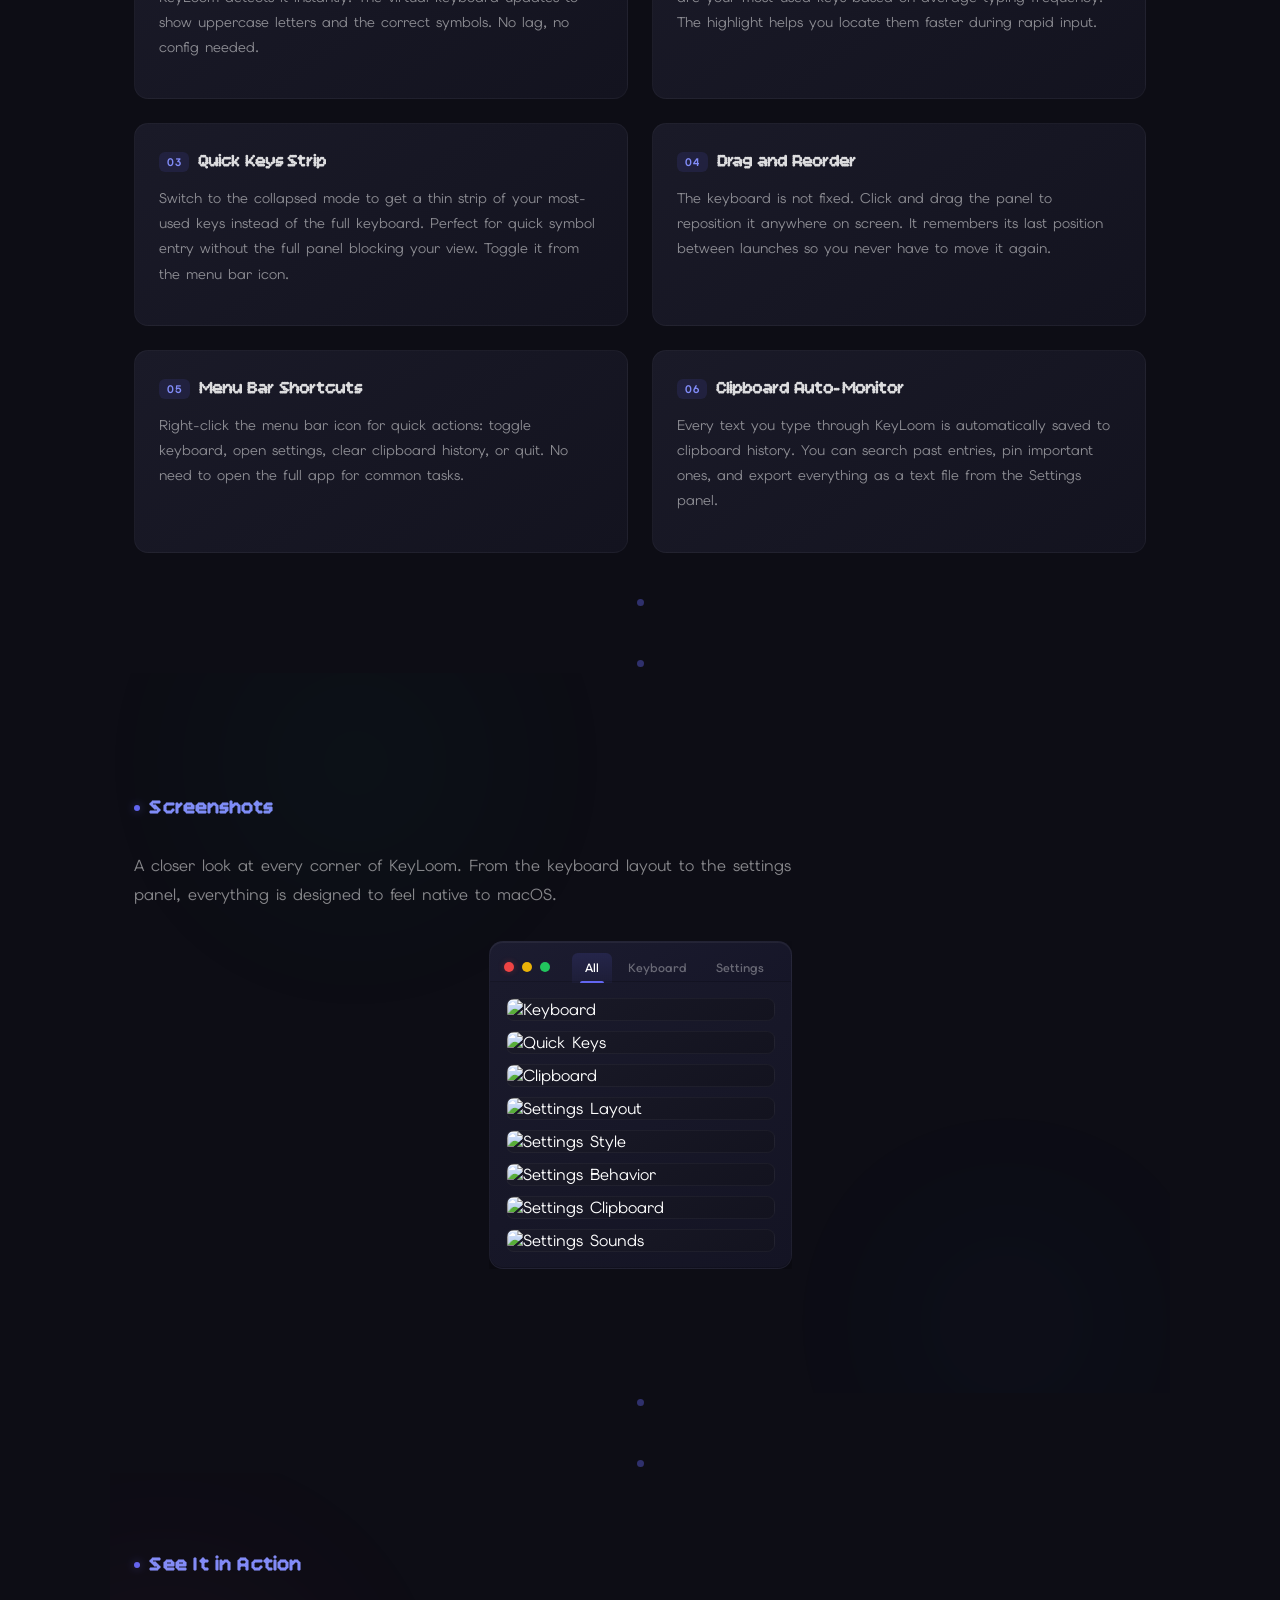
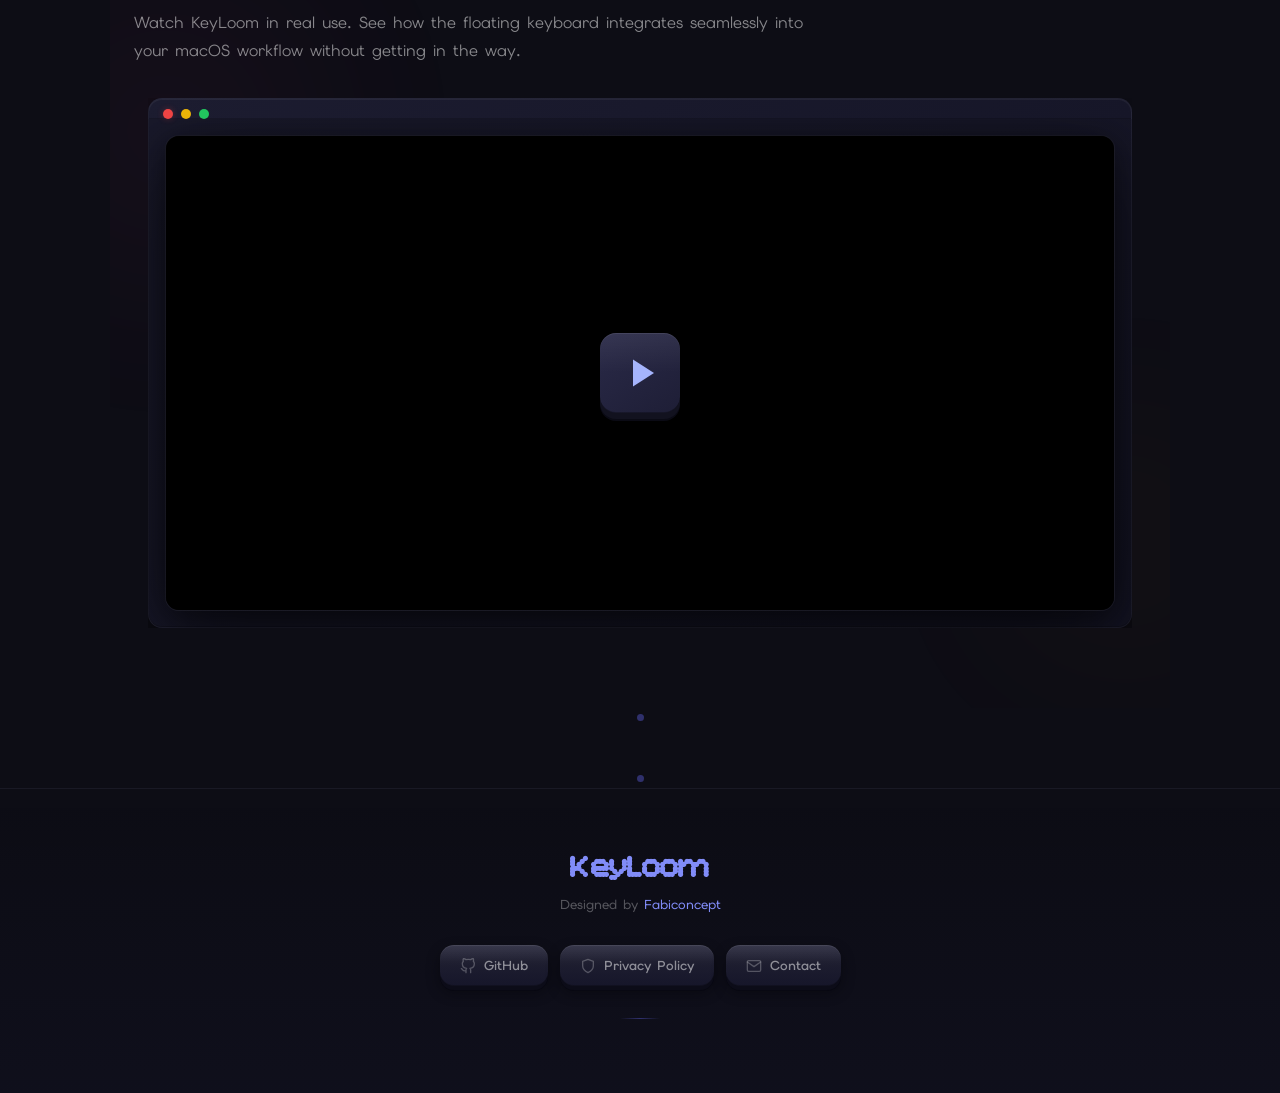
==== commit b846b94b: "deploy: 1c7a42631b3c35cdeb49462131078d2bda8d4ea9" ====
--- a/index.html
+++ b/index.html
@@ -2305,61 +2305,84 @@
 (() => {
   const kbBase = document.getElementById('kb-base');
   const kb3d = document.getElementById('kb3d');
+  console.log('[KB-DEBUG] kbBase found:', !!kbBase, '| kb3d found:', !!kb3d);
   if (!kbBase && !kb3d) return;
   let heroShift = false;
   let heroCaps = false;
 
+  function logState(source) {
+    console.log(`[KB-DEBUG] ${source} → heroShift: ${heroShift}, heroCaps: ${heroCaps}`);
+  }
+
   function updateHeroKeys() {
     if (!kbBase) return;
-    kbBase.querySelectorAll('.k[data-char]').forEach(k => {
+    const keys = kbBase.querySelectorAll('.k[data-char]');
+    console.log(`[KB-DEBUG] updateHeroKeys: ${keys.length} keys found`);
+    keys.forEach((k, i) => {
       const ch = k.getAttribute('data-char');
       const sh = k.getAttribute('data-shift');
       if (!sh) return;
       const isLetter = ch.length === 1 && /[a-z]/i.test(ch);
-      const showShift = heroShift || (heroCaps && isLetter);
-      k.textContent = showShift ? sh : ch;
+      const showShift = isLetter ? (heroCaps ? !heroShift : heroShift) : heroShift;
+      const oldText = k.textContent;
+      const newText = showShift ? sh : ch;
+      if (oldText !== newText && i < 5) {
+        console.log(`[KB-DEBUG] hero key[${i}] '${ch}': isLetter=${isLetter}, showShift=${showShift}, '${oldText}' → '${newText}'`);
+      }
+      k.textContent = newText;
     });
     if (heroCaps) {
-      kbBase.style.setProperty('--caps-indicator', '#f59e0b');
       kbBase.classList.add('caps-on');
     } else {
-      kbBase.style.setProperty('--caps-indicator', '#4ade80');
       kbBase.classList.remove('caps-on');
     }
   }
 
   function update3DKeys() {
     if (!kb3d) return;
-    kb3d.querySelectorAll('.kb3d-key[data-char]').forEach(k => {
+    const keys = kb3d.querySelectorAll('.kb3d-key[data-char]');
+    console.log(`[KB-DEBUG] update3DKeys: ${keys.length} keys found`);
+    keys.forEach((k, i) => {
       const ch = k.getAttribute('data-char');
       const sh = k.getAttribute('data-shift');
       if (!sh) return;
       const span = k.querySelector('span');
       const isLetter = ch.length === 1 && /[a-z]/i.test(ch);
-      const showShift = heroShift || (heroCaps && isLetter);
+      const showShift = isLetter ? (heroCaps ? !heroShift : heroShift) : heroShift;
+      let mainText = '';
       for (const node of k.childNodes) {
-        if (node.nodeType === 3) {
-          node.textContent = showShift ? sh : ch;
-          break;
-        }
+        if (node.nodeType === 3) { mainText = node.textContent; break; }
       }
-      if (span) span.textContent = showShift ? ch : sh;
+      const newMain = showShift ? sh : ch;
+      const newSpan = showShift ? ch : sh;
+      if (mainText !== newMain && i < 5) {
+        console.log(`[KB-DEBUG] 3d key[${i}] '${ch}': isLetter=${isLetter}, showShift=${showShift}, main='${mainText}' → '${newMain}', span='${span?.textContent}' → '${newSpan}'`);
+      }
+      for (const node of k.childNodes) {
+        if (node.nodeType === 3) { node.textContent = newMain; break; }
+      }
+      if (span) span.textContent = newSpan;
     });
   }
 
-  function updateAllKeys() { updateHeroKeys(); update3DKeys(); }
+  function updateAllKeys() {
+    logState('updateAllKeys');
+    updateHeroKeys();
+    update3DKeys();
+  }
 
   document.addEventListener('keydown', e => {
+    console.log(`[KB-DEBUG] keydown: code=${e.code}, key=${e.key}, shiftKey=${e.shiftKey}`);
     if (e.code === 'ShiftLeft' || e.code === 'ShiftRight') {
       if (!heroShift) { heroShift = true; updateAllKeys(); }
     }
     if (e.code === 'CapsLock') {
       heroCaps = !heroCaps;
-      heroShift = false;
       updateAllKeys();
     }
   });
   document.addEventListener('keyup', e => {
+    console.log(`[KB-DEBUG] keyup: code=${e.code}, key=${e.key}, shiftKey=${e.shiftKey}`);
     if (e.code === 'ShiftLeft' || e.code === 'ShiftRight') {
       heroShift = false;
       updateAllKeys();
@@ -2368,18 +2391,19 @@
 
   if (kbBase) {
     kbBase.querySelectorAll('.hero-shift-btn').forEach(btn => {
-      btn.addEventListener('click', () => { heroShift = !heroShift; updateAllKeys(); });
+      btn.addEventListener('click', () => { console.log('[KB-DEBUG] hero SHIFT click'); heroShift = !heroShift; updateAllKeys(); });
     });
     kbBase.querySelectorAll('.hero-caps-btn').forEach(btn => {
-      btn.addEventListener('click', () => { heroCaps = !heroCaps; heroShift = false; updateAllKeys(); });
+      btn.addEventListener('click', () => { console.log('[KB-DEBUG] hero CAPS click'); heroCaps = !heroCaps; updateAllKeys(); });
     });
   }
   if (kb3d) {
     const capsKey = kb3d.querySelector('[data-key="CapsLock"]');
-    if (capsKey) capsKey.addEventListener('click', () => { heroCaps = !heroCaps; heroShift = false; updateAllKeys(); });
+    if (capsKey) capsKey.addEventListener('click', () => { console.log('[KB-DEBUG] 3d CAPS click'); heroCaps = !heroCaps; updateAllKeys(); });
     const shiftKeys = kb3d.querySelectorAll('[data-key="ShiftLeft"],[data-key="ShiftRight"]');
-    shiftKeys.forEach(btn => btn.addEventListener('click', () => { heroShift = !heroShift; updateAllKeys(); }));
-  }
+    shiftKeys.forEach(btn => btn.addEventListener('click', () => { console.log('[KB-DEBUG] 3d SHIFT click'); heroShift = !heroShift; updateAllKeys(); }));
+  }
+  console.log('[KB-DEBUG] Script initialized');
 })();
 </script>
 
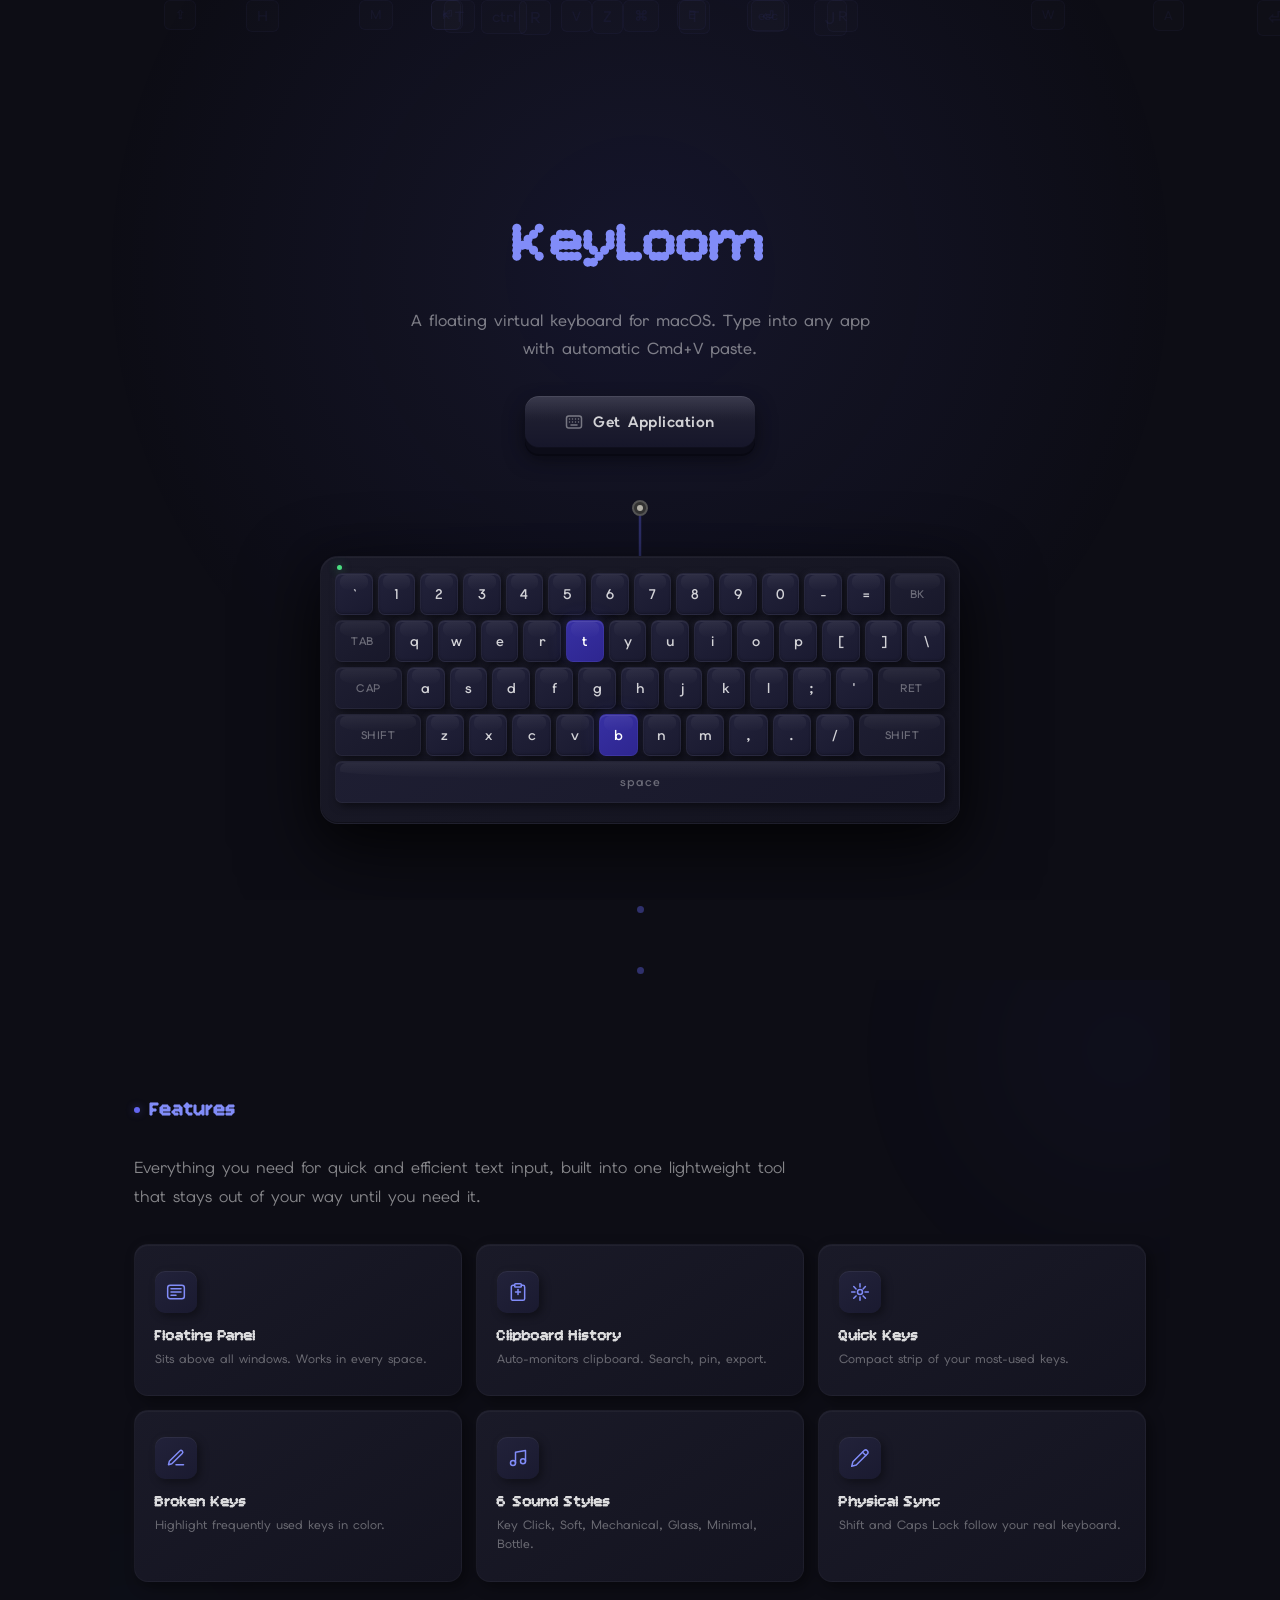
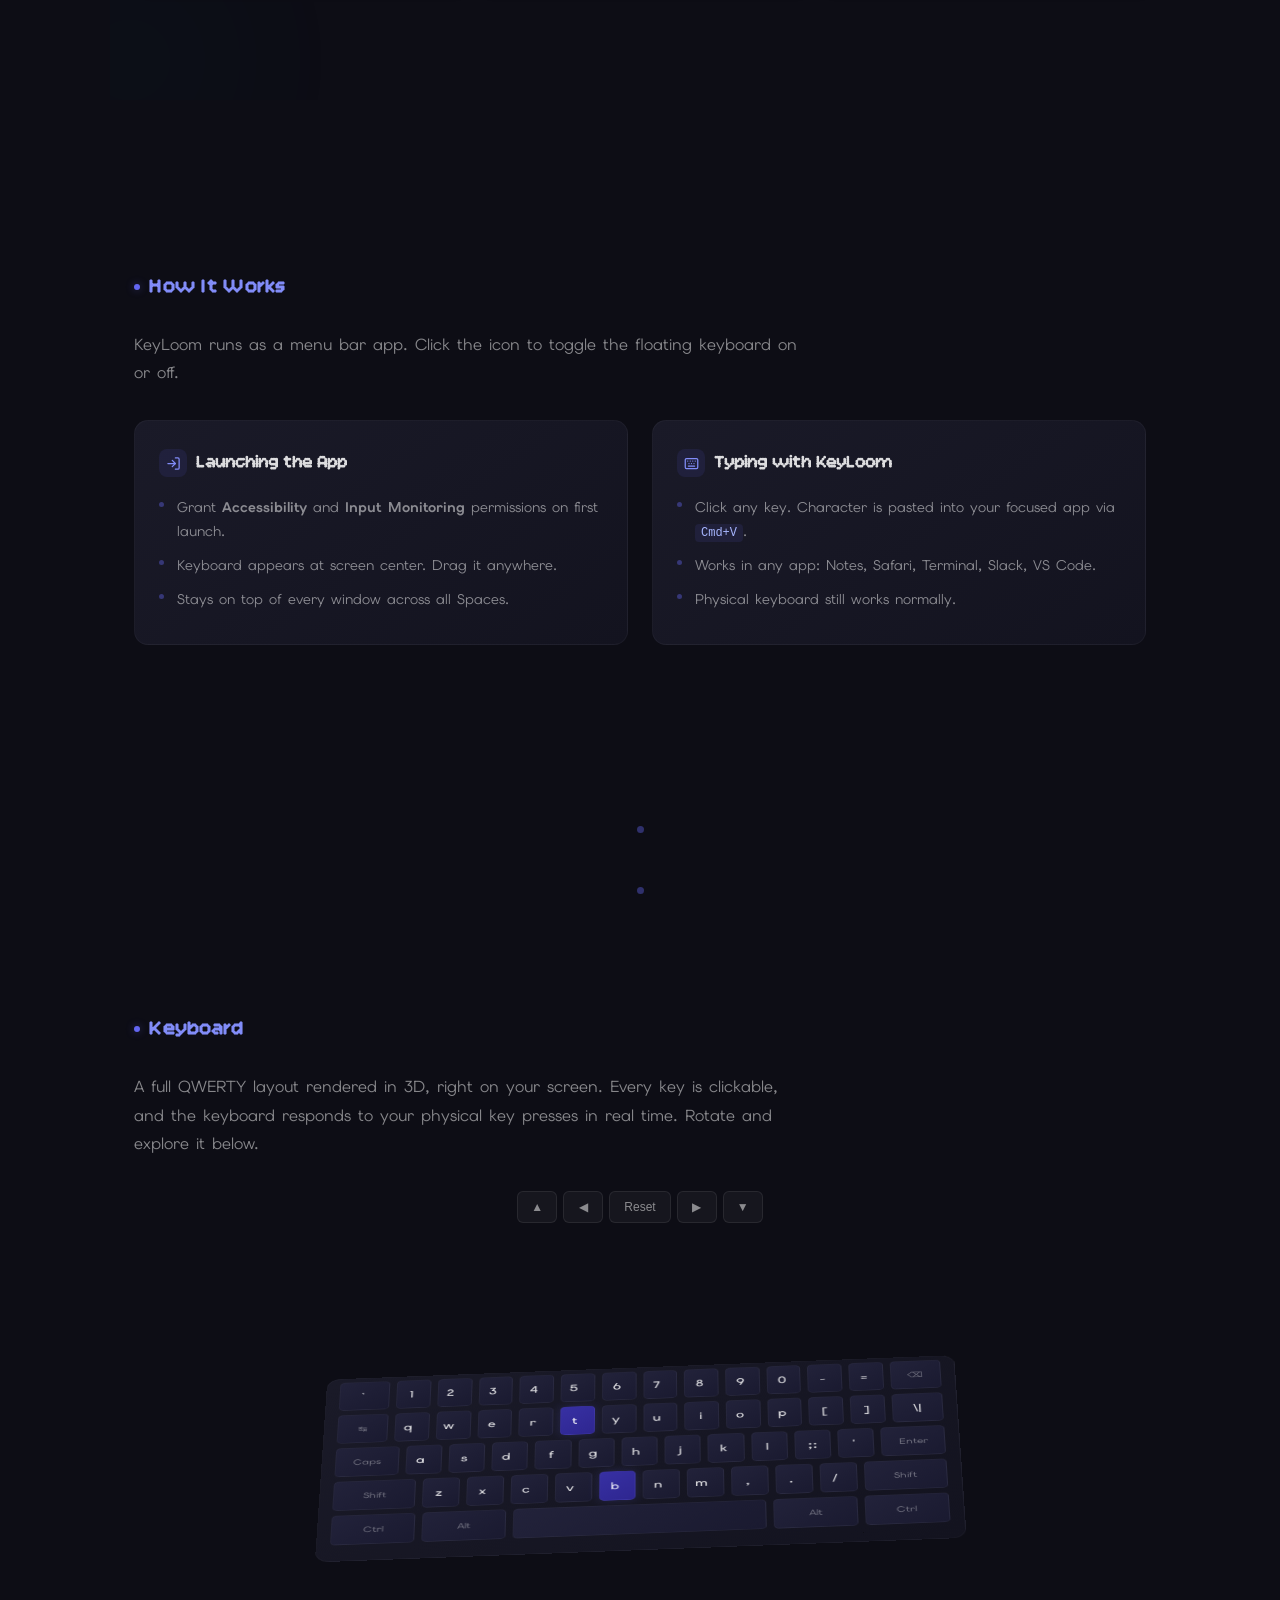
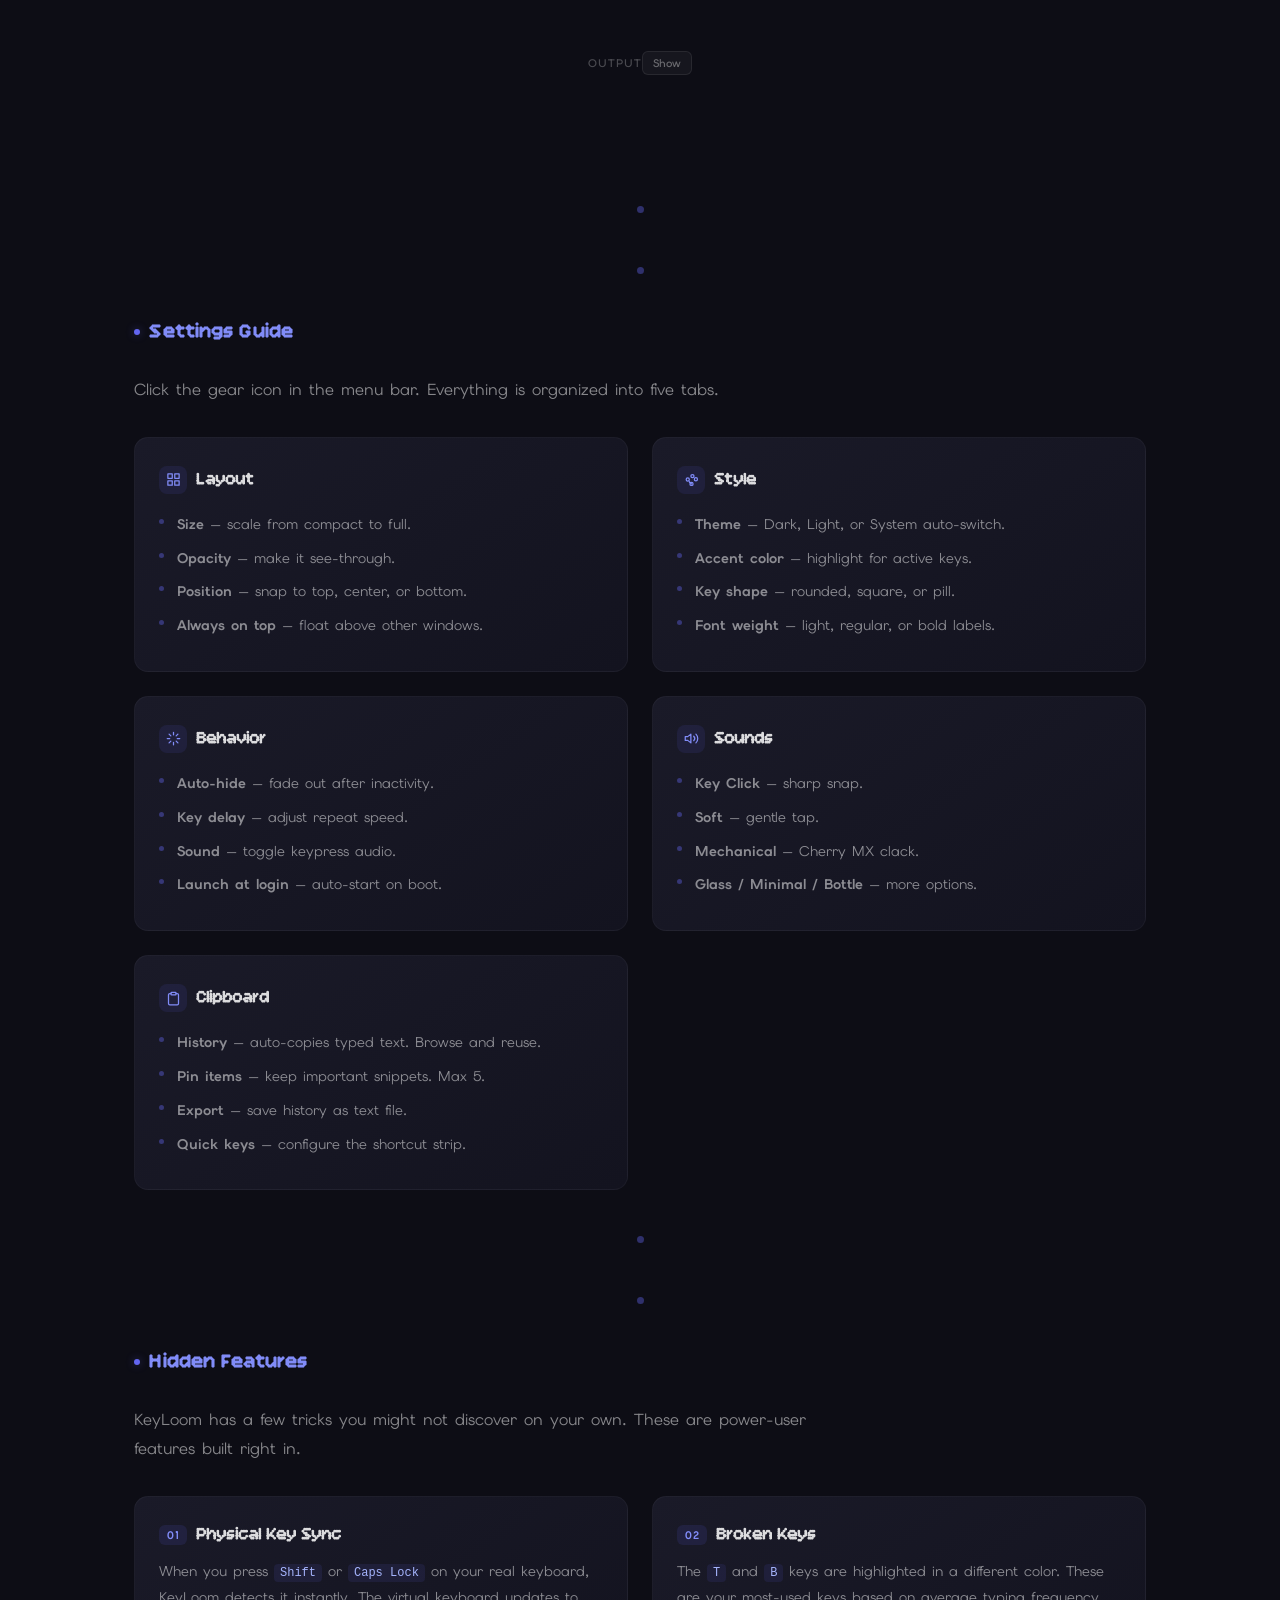
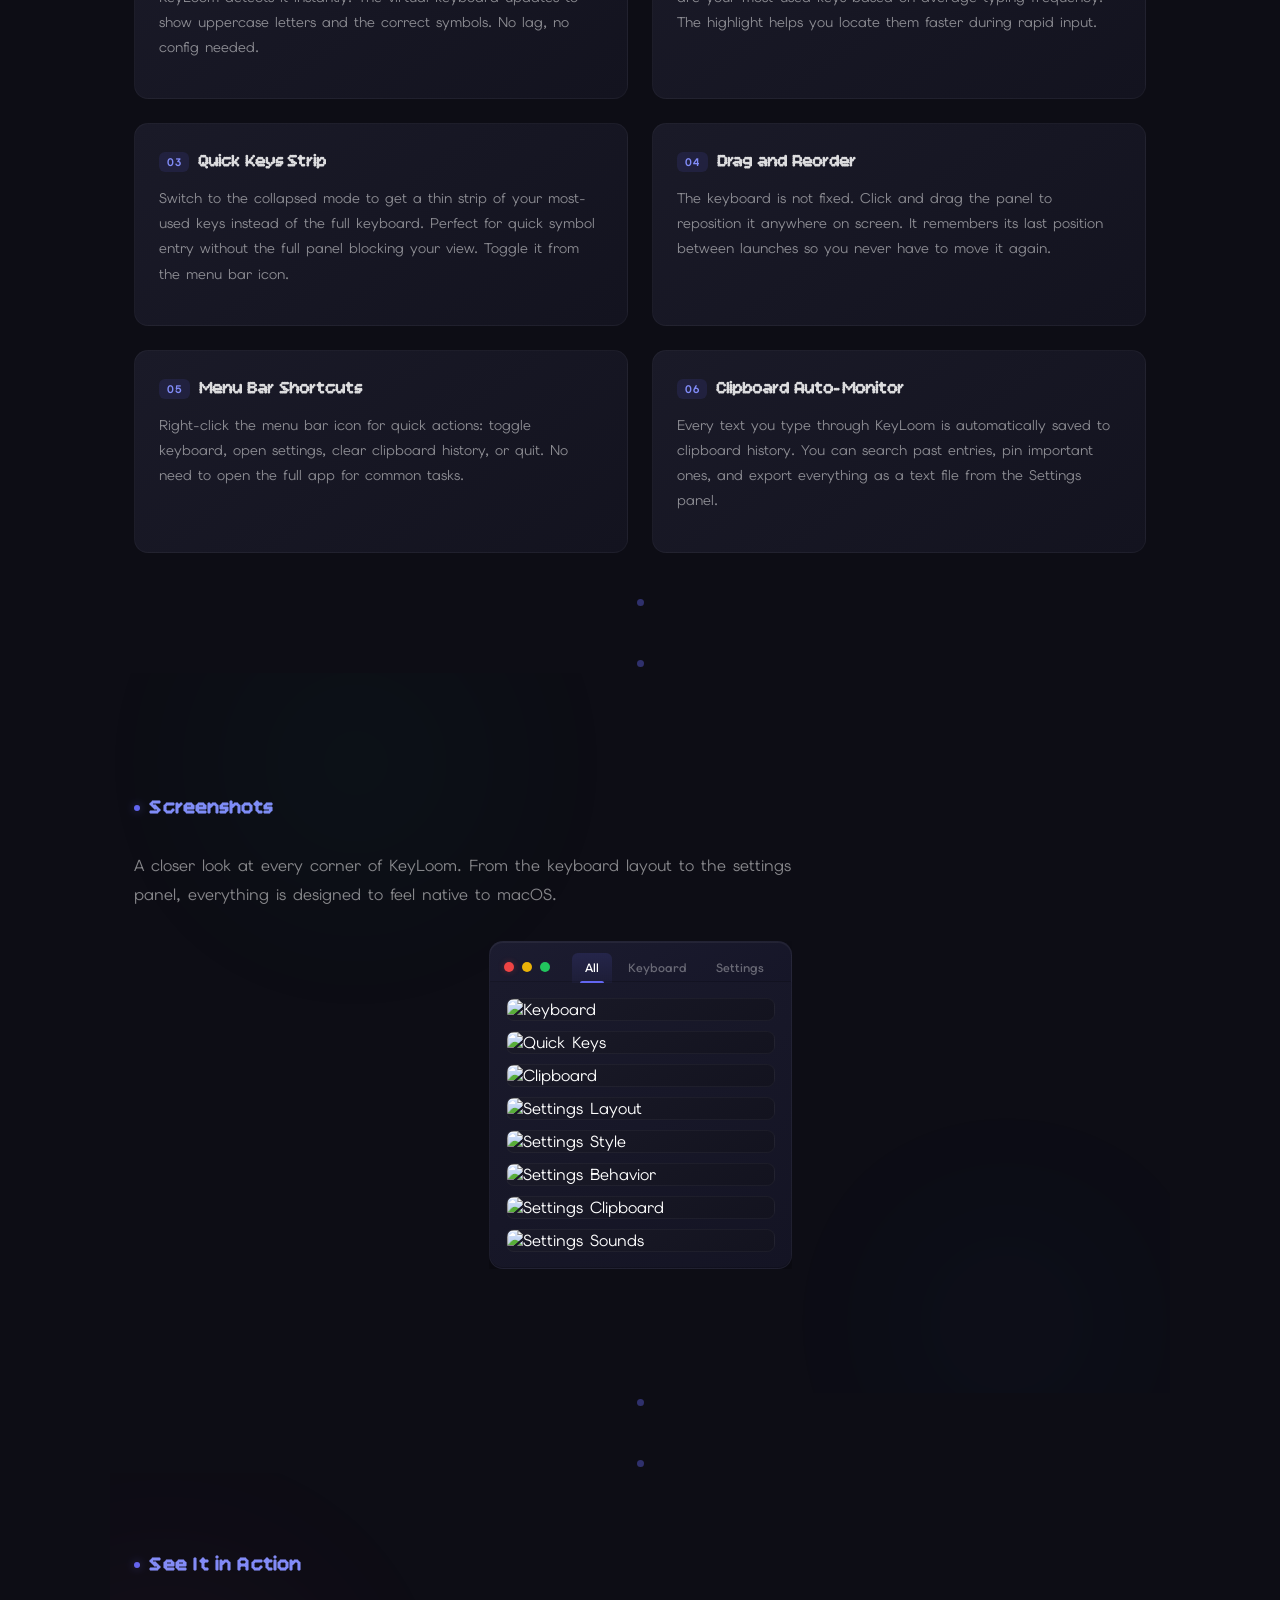
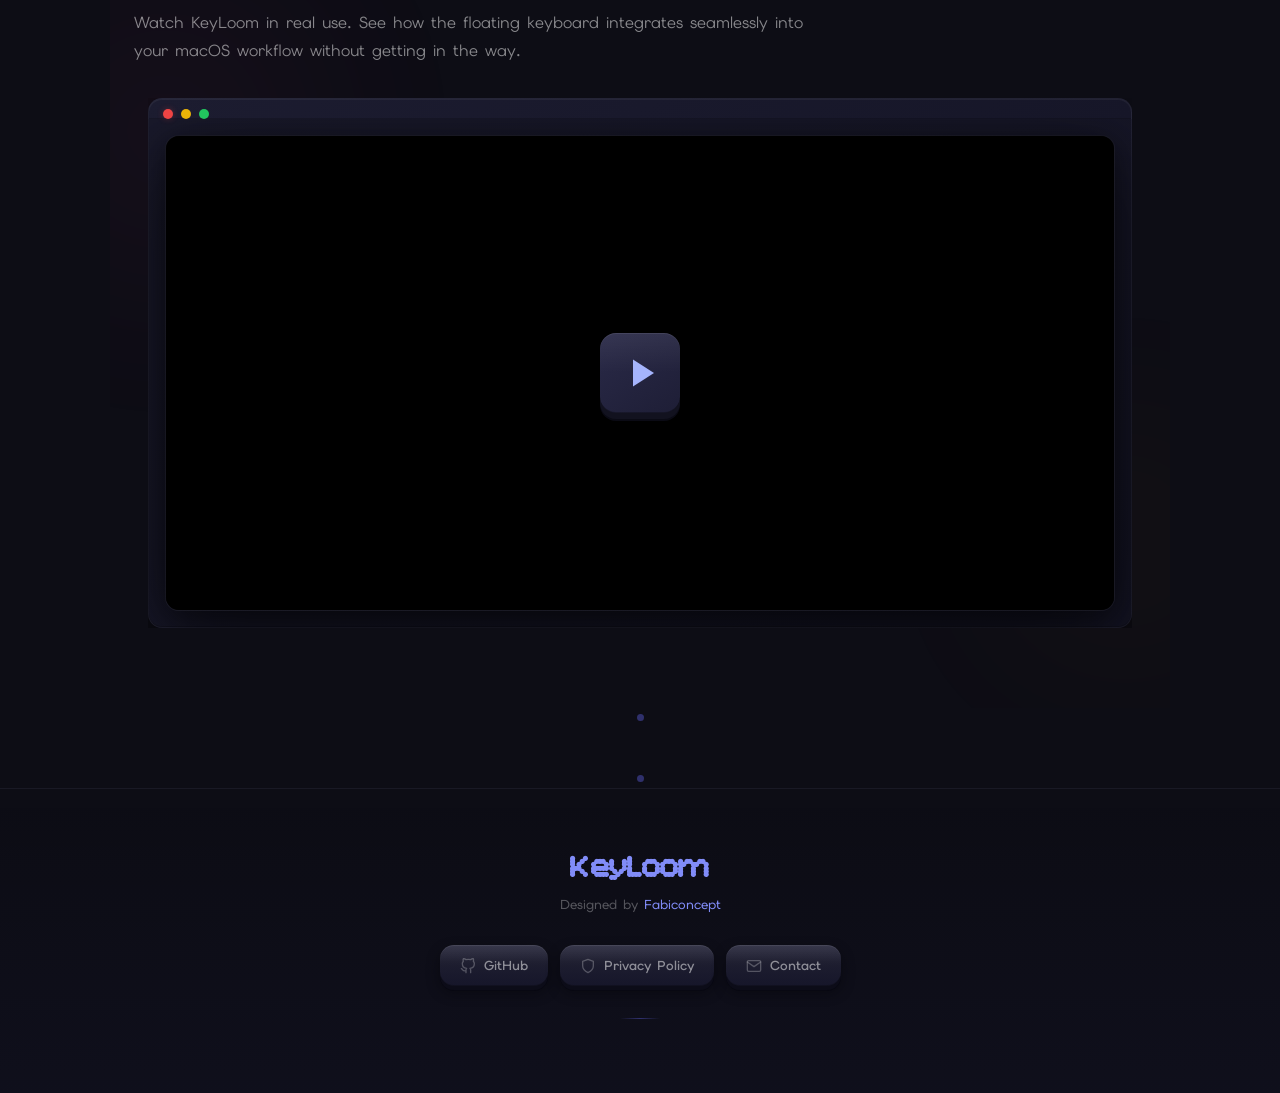
==== commit a2288de2: "deploy: d33444e750820638f47197310c11fc387608b18a" ====
--- a/index.html
+++ b/index.html
@@ -2300,112 +2300,6 @@
     </div>
   </div>
 </div>
-
-<script>
-(() => {
-  const kbBase = document.getElementById('kb-base');
-  const kb3d = document.getElementById('kb3d');
-  console.log('[KB-DEBUG] kbBase found:', !!kbBase, '| kb3d found:', !!kb3d);
-  if (!kbBase && !kb3d) return;
-  let heroShift = false;
-  let heroCaps = false;
-
-  function logState(source) {
-    console.log(`[KB-DEBUG] ${source} → heroShift: ${heroShift}, heroCaps: ${heroCaps}`);
-  }
-
-  function updateHeroKeys() {
-    if (!kbBase) return;
-    const keys = kbBase.querySelectorAll('.k[data-char]');
-    console.log(`[KB-DEBUG] updateHeroKeys: ${keys.length} keys found`);
-    keys.forEach((k, i) => {
-      const ch = k.getAttribute('data-char');
-      const sh = k.getAttribute('data-shift');
-      if (!sh) return;
-      const isLetter = ch.length === 1 && /[a-z]/i.test(ch);
-      const showShift = isLetter ? (heroCaps ? !heroShift : heroShift) : heroShift;
-      const oldText = k.textContent;
-      const newText = showShift ? sh : ch;
-      if (oldText !== newText && i < 5) {
-        console.log(`[KB-DEBUG] hero key[${i}] '${ch}': isLetter=${isLetter}, showShift=${showShift}, '${oldText}' → '${newText}'`);
-      }
-      k.textContent = newText;
-    });
-    if (heroCaps) {
-      kbBase.classList.add('caps-on');
-    } else {
-      kbBase.classList.remove('caps-on');
-    }
-  }
-
-  function update3DKeys() {
-    if (!kb3d) return;
-    const keys = kb3d.querySelectorAll('.kb3d-key[data-char]');
-    console.log(`[KB-DEBUG] update3DKeys: ${keys.length} keys found`);
-    keys.forEach((k, i) => {
-      const ch = k.getAttribute('data-char');
-      const sh = k.getAttribute('data-shift');
-      if (!sh) return;
-      const span = k.querySelector('span');
-      const isLetter = ch.length === 1 && /[a-z]/i.test(ch);
-      const showShift = isLetter ? (heroCaps ? !heroShift : heroShift) : heroShift;
-      let mainText = '';
-      for (const node of k.childNodes) {
-        if (node.nodeType === 3) { mainText = node.textContent; break; }
-      }
-      const newMain = showShift ? sh : ch;
-      const newSpan = showShift ? ch : sh;
-      if (mainText !== newMain && i < 5) {
-        console.log(`[KB-DEBUG] 3d key[${i}] '${ch}': isLetter=${isLetter}, showShift=${showShift}, main='${mainText}' → '${newMain}', span='${span?.textContent}' → '${newSpan}'`);
-      }
-      for (const node of k.childNodes) {
-        if (node.nodeType === 3) { node.textContent = newMain; break; }
-      }
-      if (span) span.textContent = newSpan;
-    });
-  }
-
-  function updateAllKeys() {
-    logState('updateAllKeys');
-    updateHeroKeys();
-    update3DKeys();
-  }
-
-  document.addEventListener('keydown', e => {
-    console.log(`[KB-DEBUG] keydown: code=${e.code}, key=${e.key}, shiftKey=${e.shiftKey}`);
-    if (e.code === 'ShiftLeft' || e.code === 'ShiftRight') {
-      if (!heroShift) { heroShift = true; updateAllKeys(); }
-    }
-    if (e.code === 'CapsLock') {
-      heroCaps = !heroCaps;
-      updateAllKeys();
-    }
-  });
-  document.addEventListener('keyup', e => {
-    console.log(`[KB-DEBUG] keyup: code=${e.code}, key=${e.key}, shiftKey=${e.shiftKey}`);
-    if (e.code === 'ShiftLeft' || e.code === 'ShiftRight') {
-      heroShift = false;
-      updateAllKeys();
-    }
-  });
-
-  if (kbBase) {
-    kbBase.querySelectorAll('.hero-shift-btn').forEach(btn => {
-      btn.addEventListener('click', () => { console.log('[KB-DEBUG] hero SHIFT click'); heroShift = !heroShift; updateAllKeys(); });
-    });
-    kbBase.querySelectorAll('.hero-caps-btn').forEach(btn => {
-      btn.addEventListener('click', () => { console.log('[KB-DEBUG] hero CAPS click'); heroCaps = !heroCaps; updateAllKeys(); });
-    });
-  }
-  if (kb3d) {
-    const capsKey = kb3d.querySelector('[data-key="CapsLock"]');
-    if (capsKey) capsKey.addEventListener('click', () => { console.log('[KB-DEBUG] 3d CAPS click'); heroCaps = !heroCaps; updateAllKeys(); });
-    const shiftKeys = kb3d.querySelectorAll('[data-key="ShiftLeft"],[data-key="ShiftRight"]');
-    shiftKeys.forEach(btn => btn.addEventListener('click', () => { console.log('[KB-DEBUG] 3d SHIFT click'); heroShift = !heroShift; updateAllKeys(); }));
-  }
-  console.log('[KB-DEBUG] Script initialized');
-})();
-</script>
 
 <div class="wire-divider reveal">
   <svg class="rope-svg" viewBox="0 0 20 60" preserveAspectRatio="none">
@@ -2563,6 +2457,110 @@
   </div>
 </div>
 
+<script>
+(() => {
+  const kbBase = document.getElementById('kb-base');
+  const kb3d = document.getElementById('kb3d');
+  console.log('[KB-DEBUG] kbBase found:', !!kbBase, '| kb3d found:', !!kb3d);
+  if (!kbBase && !kb3d) return;
+  let heroShift = false;
+  let heroCaps = false;
+
+  function logState(source) {
+    console.log(`[KB-DEBUG] ${source} → heroShift: ${heroShift}, heroCaps: ${heroCaps}`);
+  }
+
+  function updateHeroKeys() {
+    if (!kbBase) return;
+    const keys = kbBase.querySelectorAll('.k[data-char]');
+    keys.forEach((k, i) => {
+      const ch = k.getAttribute('data-char');
+      const sh = k.getAttribute('data-shift');
+      if (!sh) return;
+      const isLetter = ch.length === 1 && /[a-z]/i.test(ch);
+      const showShift = isLetter ? (heroCaps ? !heroShift : heroShift) : heroShift;
+      const oldText = k.textContent;
+      const newText = showShift ? sh : ch;
+      if (oldText !== newText && i < 5) {
+        console.log(`[KB-DEBUG] hero key[${i}] '${ch}': isLetter=${isLetter}, showShift=${showShift}, '${oldText}' → '${newText}'`);
+      }
+      k.textContent = newText;
+    });
+    if (heroCaps) {
+      kbBase.classList.add('caps-on');
+    } else {
+      kbBase.classList.remove('caps-on');
+    }
+  }
+
+  function update3DKeys() {
+    if (!kb3d) return;
+    const keys = kb3d.querySelectorAll('.kb3d-key[data-char]');
+    keys.forEach((k, i) => {
+      const ch = k.getAttribute('data-char');
+      const sh = k.getAttribute('data-shift');
+      if (!sh) return;
+      const span = k.querySelector('span');
+      const isLetter = ch.length === 1 && /[a-z]/i.test(ch);
+      const showShift = isLetter ? (heroCaps ? !heroShift : heroShift) : heroShift;
+      let mainText = '';
+      for (const node of k.childNodes) {
+        if (node.nodeType === 3) { mainText = node.textContent; break; }
+      }
+      const newMain = showShift ? sh : ch;
+      const newSpan = showShift ? ch : sh;
+      if (mainText !== newMain && i < 5) {
+        console.log(`[KB-DEBUG] 3d key[${i}] '${ch}': isLetter=${isLetter}, showShift=${showShift}, main='${mainText}' → '${newMain}', span='${span?.textContent}' → '${newSpan}'`);
+      }
+      for (const node of k.childNodes) {
+        if (node.nodeType === 3) { node.textContent = newMain; break; }
+      }
+      if (span) span.textContent = newSpan;
+    });
+  }
+
+  function updateAllKeys() {
+    logState('updateAllKeys');
+    updateHeroKeys();
+    update3DKeys();
+  }
+
+  document.addEventListener('keydown', e => {
+    console.log(`[KB-DEBUG] keydown: code=${e.code}, key=${e.key}, shiftKey=${e.shiftKey}`);
+    if (e.code === 'ShiftLeft' || e.code === 'ShiftRight') {
+      if (!heroShift) { heroShift = true; updateAllKeys(); }
+    }
+    if (e.code === 'CapsLock') {
+      heroCaps = !heroCaps;
+      updateAllKeys();
+    }
+  });
+  document.addEventListener('keyup', e => {
+    console.log(`[KB-DEBUG] keyup: code=${e.code}, key=${e.key}, shiftKey=${e.shiftKey}`);
+    if (e.code === 'ShiftLeft' || e.code === 'ShiftRight') {
+      heroShift = false;
+      updateAllKeys();
+    }
+  });
+
+  if (kbBase) {
+    kbBase.querySelectorAll('.hero-shift-btn').forEach(btn => {
+      btn.addEventListener('click', () => { console.log('[KB-DEBUG] hero SHIFT click'); heroShift = !heroShift; updateAllKeys(); });
+    });
+    kbBase.querySelectorAll('.hero-caps-btn').forEach(btn => {
+      btn.addEventListener('click', () => { console.log('[KB-DEBUG] hero CAPS click'); heroCaps = !heroCaps; updateAllKeys(); });
+    });
+  }
+  if (kb3d) {
+    const capsKey = kb3d.querySelector('[data-key="CapsLock"]');
+    if (capsKey) capsKey.addEventListener('click', () => { console.log('[KB-DEBUG] 3d CAPS click'); heroCaps = !heroCaps; updateAllKeys(); });
+    const shiftKeys = kb3d.querySelectorAll('[data-key="ShiftLeft"],[data-key="ShiftRight"]');
+    shiftKeys.forEach(btn => btn.addEventListener('click', () => { console.log('[KB-DEBUG] 3d SHIFT click'); heroShift = !heroShift; updateAllKeys(); }));
+  }
+  console.log('[KB-DEBUG] Script initialized');
+})();
+</script>
+
 <div class="wire-divider reveal">
   <svg class="rope-svg" viewBox="0 0 20 60" preserveAspectRatio="none">
     <path class="wire-rope" d="M10,0 Q10,30 10,60"/>
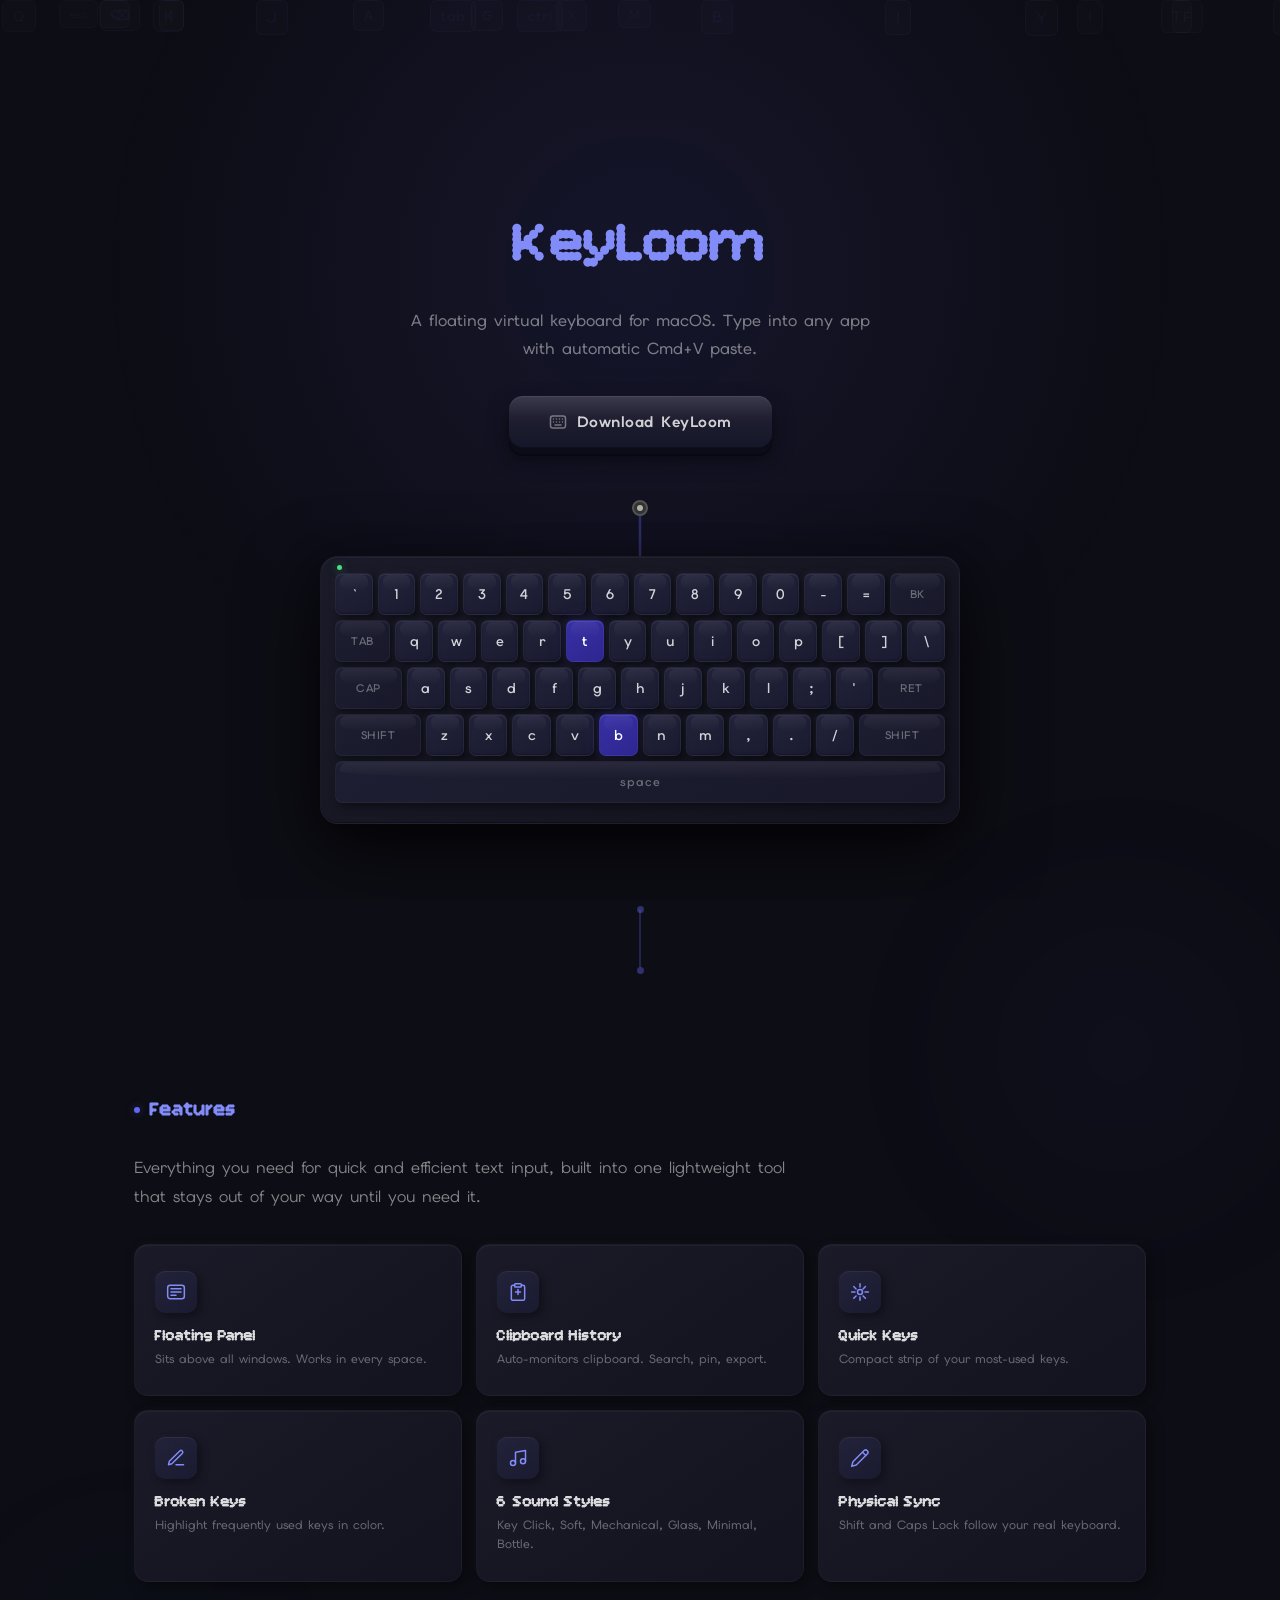
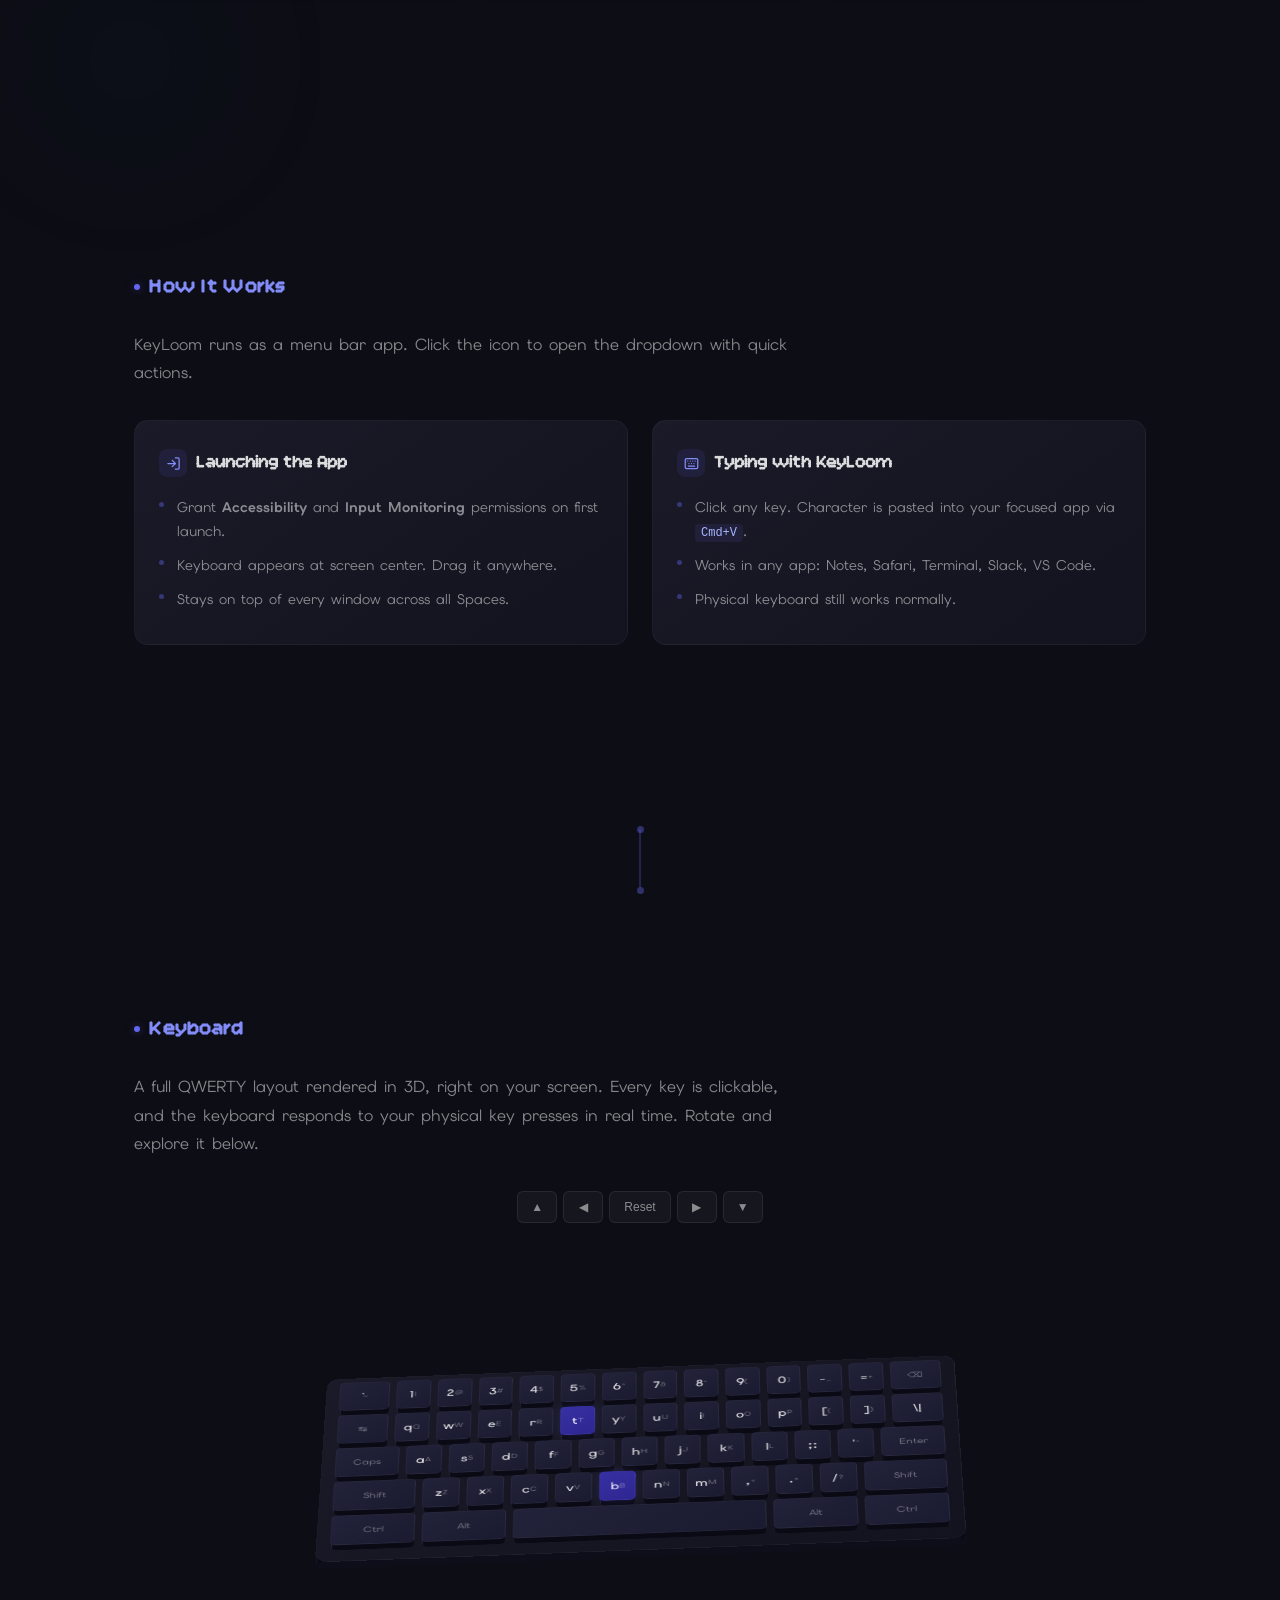
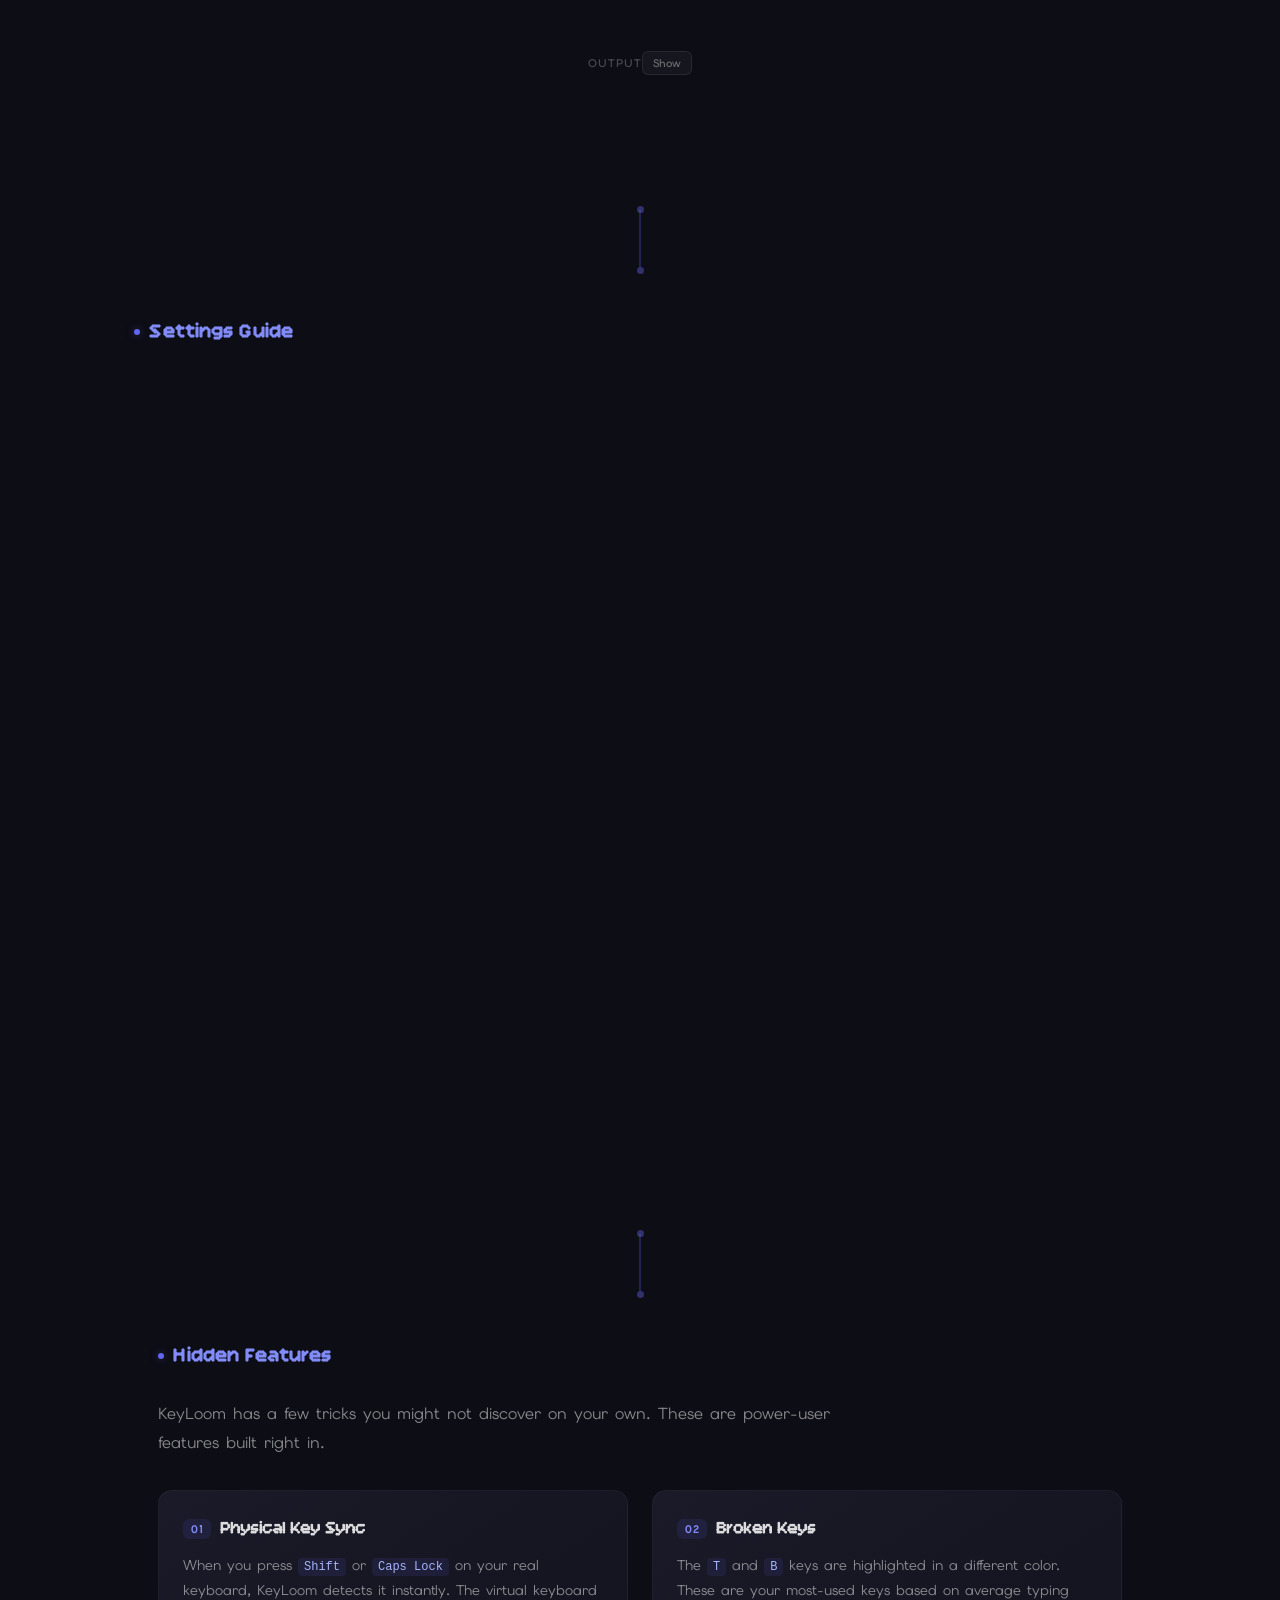
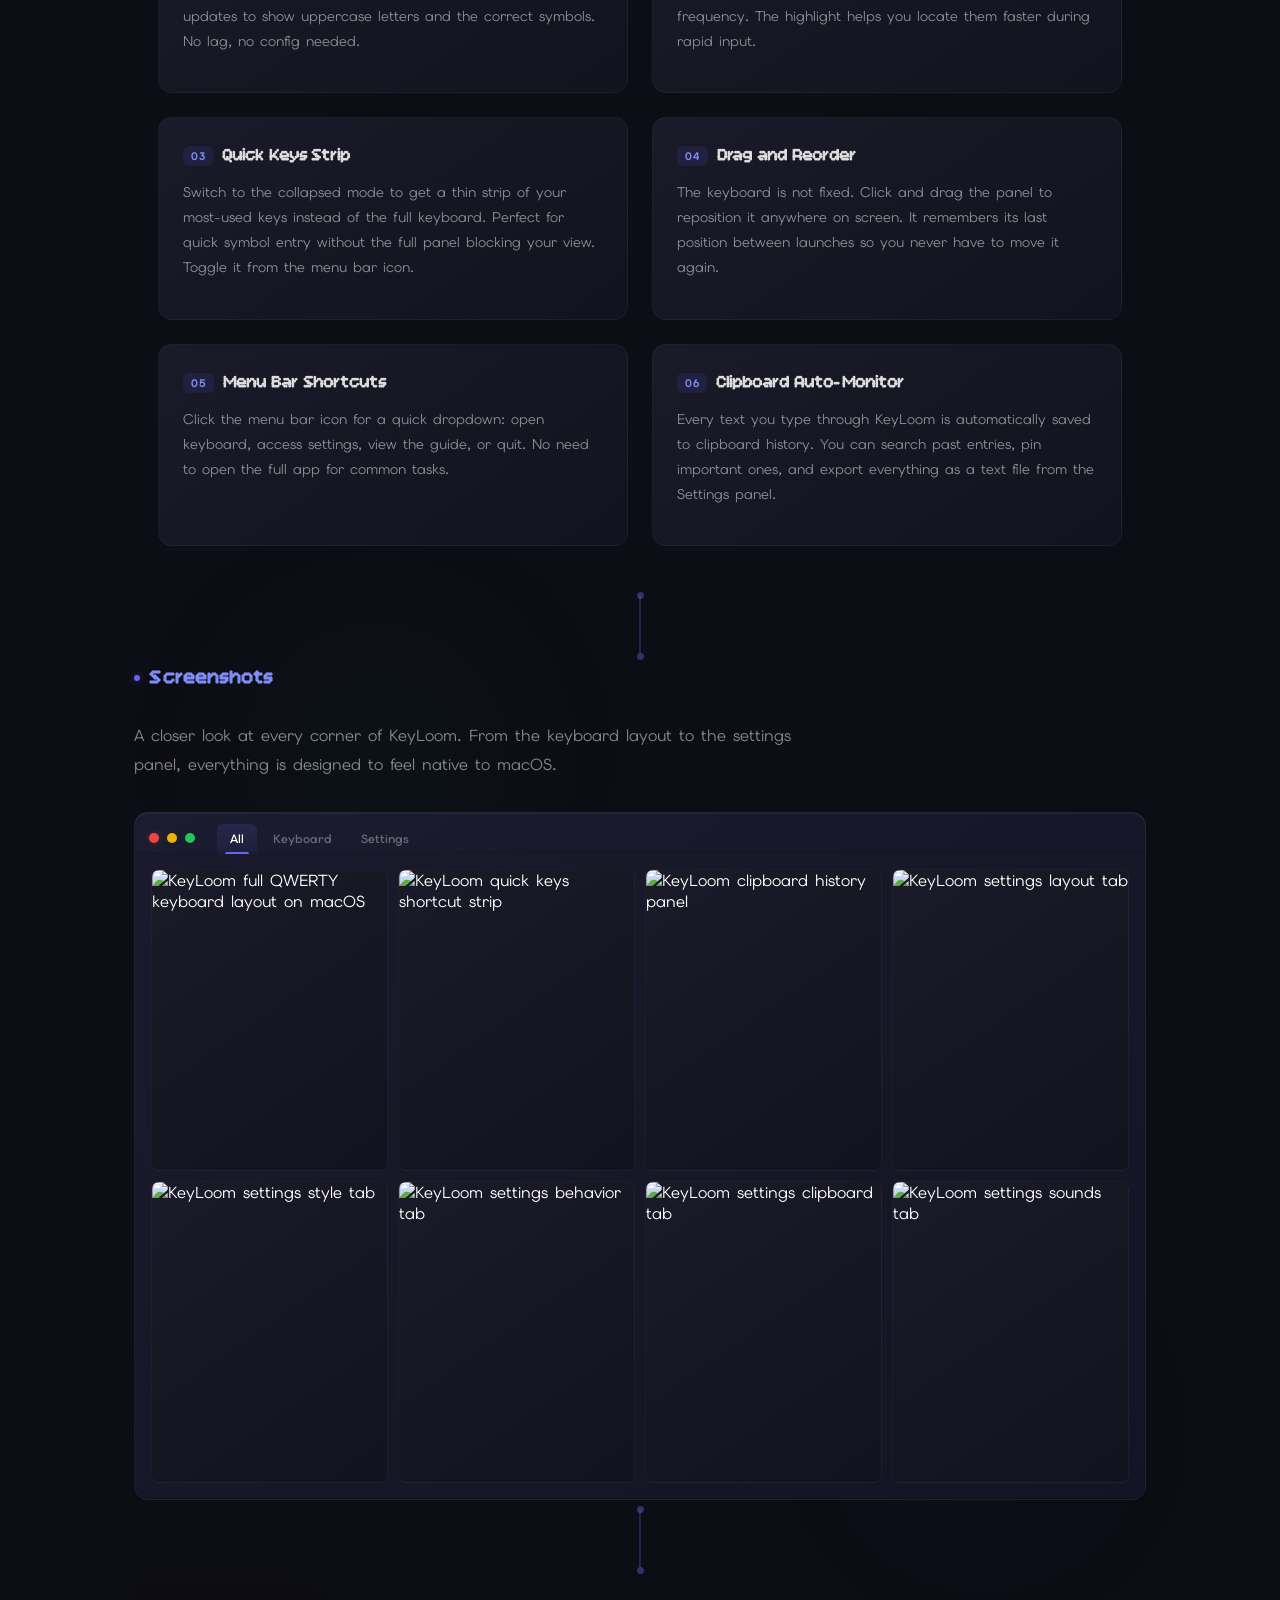
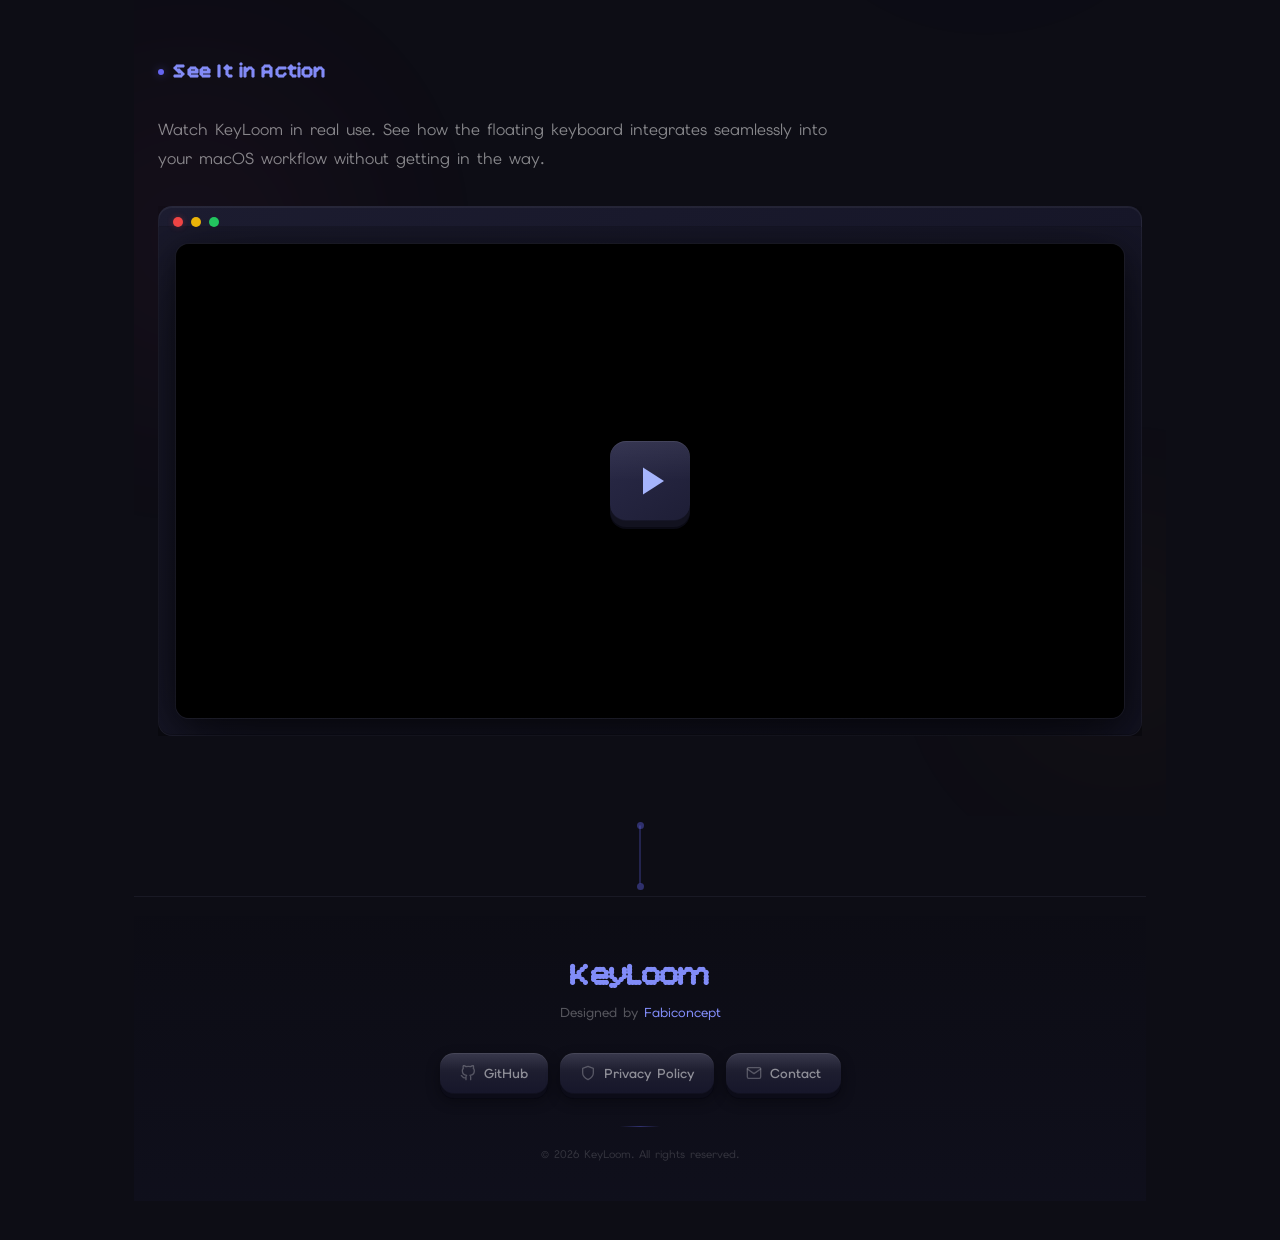
==== commit 74a9e44f: "deploy: c70c6d5ffae548272748c2ece47d0dc33ba338c0" ====
--- a/index.html
+++ b/index.html
@@ -15,18 +15,63 @@
 <meta property="og:image" content="https://keyloom.app/screenshots/final/hero.png">
 <meta property="og:url" content="https://keyloom.app/">
 <meta property="og:site_name" content="KeyLoom">
+<meta property="og:locale" content="en_US">
 <meta name="twitter:card" content="summary_large_image">
 <meta name="twitter:title" content="KeyLoom - Floating Virtual Keyboard for macOS">
 <meta name="twitter:description" content="A floating virtual keyboard for macOS. Customizable, always on top, with clipboard history, quick keys, and 6 sound styles.">
 <meta name="twitter:image" content="https://keyloom.app/screenshots/final/hero.png">
 <meta name="twitter:creator" content="@fabiconcept">
+<meta name="twitter:site" content="@fabiconcept">
 <meta name="theme-color" content="#0d0d15">
 <meta name="apple-mobile-web-app-capable" content="yes">
 <meta name="apple-mobile-web-app-status-bar-style" content="black-translucent">
+<script type="application/ld+json">
+{
+  "@context": "https://schema.org",
+  "@type": "SoftwareApplication",
+  "name": "KeyLoom",
+  "operatingSystem": "macOS",
+  "applicationCategory": "UtilitiesApplication",
+  "description": "A floating virtual keyboard for macOS. Type into any app with automatic Cmd+V paste. Features clipboard history, broken keys, quick keys, and 6 sound styles.",
+  "url": "https://keyloom.app/",
+  "downloadUrl": "https://github.com/fabiconcept/keyloom",
+  "offers": {
+    "@type": "Offer",
+    "price": "0",
+    "priceCurrency": "USD"
+  },
+  "author": {
+    "@type": "Person",
+    "name": "Fabiconcept",
+    "url": "https://github.com/fabiconcept"
+  }
+}
+</script>
 <link rel="icon" type="image/png" href="final/icon_256x256.png">
+<link rel="apple-touch-icon" href="final/icon_256x256.png">
+<link rel="manifest" href="manifest.json">
+<link rel="preconnect" href="https://fonts.googleapis.com">
+<link rel="preconnect" href="https://fonts.gstatic.com" crossorigin>
+<link href="https://fonts.googleapis.com/css2?family=Elms+Sans:wght@400;500;600;700&family=Bitcount+Prop+Single:wght@400;700&display=swap" rel="stylesheet">
 <style>
-  @import url('https://fonts.googleapis.com/css2?family=Elms+Sans:wght@400;500;600;700&family=Bitcount+Prop+Single:wght@400;700&display=swap');
   * { margin: 0; padding: 0; box-sizing: border-box; }
+  .skip-to-content {
+    position: absolute;
+    top: -100%;
+    left: 16px;
+    z-index: 9999;
+    padding: 8px 16px;
+    background: #6366f1;
+    color: #fff;
+    border-radius: 0 0 8px 8px;
+    font-size: 14px;
+    font-weight: 600;
+    text-decoration: none;
+    transition: top 0.2s;
+  }
+  .skip-to-content:focus {
+    top: 0;
+  }
   body {
     font-family: 'Elms Sans', sans-serif;
     background: #0d0d15;
@@ -142,6 +187,7 @@
     border-radius: 14px;
     padding: 0;
     cursor: pointer;
+    text-decoration: none;
     box-shadow:
       0 6px 0 0 #0c0c18,
       0 8px 0 0 #080812,
@@ -413,7 +459,6 @@
     flex-direction: column;
     justify-content: center;
     position: relative;
-    overflow: hidden;
   }
   .section-tall {
     min-height: 100vh;
@@ -1317,6 +1362,11 @@
     gap: 10px;
     padding: 16px;
   }
+  #screenshots.section {
+    max-width: 1200px;
+    padding-left: 0;
+    padding-right: 0;
+  }
   .ss-item {
     border-radius: 8px;
     overflow: hidden;
@@ -1368,7 +1418,7 @@
 
   /* Settings panel - tray-perspective */
   .tray-perspective {
-    max-width: 1060px;
+    max-width: 1200px;
     margin: 0 auto;
     perspective: 900px;
     overflow: hidden;
@@ -1859,7 +1909,7 @@
     .kb-row { gap: 3px; margin-bottom: 3px; }
     .k { height: 32px; font-size: 11px; border-radius: 5px; }
     .k.fn { font-size: 9px; }
-    .section { padding: 60px 16px; min-height: auto; }
+    .section { padding: 60px 16px; min-height: auto; overflow: hidden; }
     .section-title { font-size: 16px; margin-bottom: 16px; }
     .kb3d-keyboard { width: 100%; transform: rotateX(12deg) scale(0.85); }
     .kb3d-key { font-size: 9px; padding: 3px 0 0 4px; }
@@ -2015,6 +2065,8 @@
     border-radius: 40px;
     padding: 8px 18px;
     cursor: pointer;
+    text-decoration: none;
+    display: inline-block;
     transition: all 0.2s ease;
     box-shadow: 0 2px 0 0 #3730a3, inset 0 1px 0 rgba(255,255,255,0.1);
     white-space: nowrap;
@@ -2205,9 +2257,22 @@
       cursor: grabbing;
     }
   }
+
+  @media (prefers-reduced-motion: reduce) {
+    *, *::before, *::after {
+      animation-duration: 0.01ms !important;
+      animation-iteration-count: 1 !important;
+      transition-duration: 0.01ms !important;
+    }
+    .reveal, .reveal-up, .reveal-scale {
+      opacity: 1 !important;
+      transform: none !important;
+    }
+  }
 </style>
 </head>
 <body>
+<a href="#main-content" class="skip-to-content">Skip to content</a>
 <div class="bg-keys" id="bg-keys"></div>
 
 <!-- NAVBAR -->
@@ -2223,7 +2288,7 @@
     <li><a href="#screenshots">Screenshots</a></li>
   </ul>
   <div class="nav-sep"></div>
-  <button class="nav-cta" onclick="window.open('https://github.com/fabiconcept/keyloom','_blank')">Get App</button>
+    <a class="nav-cta" href="https://github.com/fabiconcept/keyloom" target="_blank" rel="noopener">Download KeyLoom</a>
   <button class="nav-hamburger" id="nav-hamburger" aria-label="Menu">
     <span></span><span></span><span></span>
   </button>
@@ -2234,7 +2299,7 @@
     <a href="#settings">Settings</a>
     <a href="#hidden">Hidden</a>
     <a href="#screenshots">Screenshots</a>
-    <a href="https://github.com/fabiconcept/keyloom" target="_blank">Get App</a>
+    <a href="https://github.com/fabiconcept/keyloom" target="_blank" rel="noopener">Download KeyLoom</a>
   </div>
 </nav>
 
@@ -2245,20 +2310,20 @@
     <circle id="hang-anchor-outer" class="floating-hang-anchor-outer" r="7" fill="#333" stroke="#555" stroke-width="2"/>
     <circle id="hang-anchor-inner" class="floating-hang-anchor-inner" r="3" fill="#B4B2A9"/>
   </svg>
-  <img src="final/hero.png" alt="" class="floating-hang-img" id="floating-hang-img">
+  <img src="final/hero.png" alt="KeyLoom floating virtual keyboard hanging from a rope on macOS" class="floating-hang-img" id="floating-hang-img" width="280" height="200" fetchpriority="high">
 </div>
 
 <!-- HERO -->
-<div class="hero reveal-up">
+<header class="hero reveal-up" id="hero">
   <h1 class="hero-title" id="hero-title">KeyLoom</h1>
   <p class="hero-sub reveal stagger-2">A floating virtual keyboard for macOS. Type into any app with automatic Cmd+V paste.</p>
   <div class="hero-cta reveal stagger-3">
-    <button class="pushable" onclick="window.open('https://github.com/fabiconcept/keyloom','_blank')">
+    <a class="pushable" href="https://github.com/fabiconcept/keyloom" target="_blank" rel="noopener">
       <span class="front">
         <svg viewBox="0 0 24 24" fill="none" stroke="currentColor" stroke-width="2" stroke-linecap="round" stroke-linejoin="round"><rect x="2" y="4" width="20" height="16" rx="3"/><line x1="6" y1="8" x2="6.01" y2="8"/><line x1="10" y1="8" x2="10.01" y2="8"/><line x1="14" y1="8" x2="14.01" y2="8"/><line x1="18" y1="8" x2="18.01" y2="8"/><line x1="6" y1="12" x2="6.01" y2="12"/><line x1="10" y1="12" x2="10.01" y2="12"/><line x1="14" y1="12" x2="14.01" y2="12"/><line x1="18" y1="12" x2="18.01" y2="12"/><line x1="8" y1="16" x2="16" y2="16"/></svg>
-        Get Application
+        Download KeyLoom
       </span>
-    </button>
+    </a>
   </div>
   <div class="kb-wrap" id="kb-wrap">
     <svg class="kb-rope" id="kb-rope">
@@ -2299,7 +2364,7 @@
       </div>
     </div>
   </div>
-</div>
+</header>
 
 <div class="wire-divider reveal">
   <svg class="rope-svg" viewBox="0 0 20 60" preserveAspectRatio="none">
@@ -2310,10 +2375,10 @@
 </div>
 
 <!-- FEATURES -->
-<div id="features" class="section reveal">
+<section id="features" class="section reveal">
   <div class="blob blob-purple" data-speed="0.4" style="width:300px;height:300px;top:-80px;right:-100px;"></div>
   <div class="blob blob-cyan" data-speed="-0.3" style="width:200px;height:200px;bottom:-60px;left:-80px;"></div>
-  <div class="section-title"><span class="dot"></span>Features</div>
+  <h2 class="section-title"><span class="dot"></span>Features</h2>
   <p class="section-desc reveal stagger-1">Everything you need for quick and efficient text input, built into one lightweight tool that stays out of your way until you need it.</p>
   <div class="features-grid">
     <div class="feat reveal stagger-1"><div class="feat-icon"><svg width="20" height="20" fill="none" stroke="currentColor" stroke-width="1.8" stroke-linecap="round" stroke-linejoin="round" viewBox="0 0 24 24"><rect x="2" y="4" width="20" height="16" rx="3"/><line x1="6" y1="8" x2="18" y2="8"/><line x1="6" y1="12" x2="18" y2="12"/><line x1="6" y1="16" x2="12" y2="16"/></svg></div><h3>Floating Panel</h3><p>Sits above all windows. Works in every space.</p></div>
@@ -2323,12 +2388,12 @@
     <div class="feat reveal stagger-5"><div class="feat-icon"><svg width="20" height="20" fill="none" stroke="currentColor" stroke-width="1.8" stroke-linecap="round" stroke-linejoin="round" viewBox="0 0 24 24"><path d="M9 18V5l12-2v13"/><circle cx="6" cy="18" r="3"/><circle cx="18" cy="16" r="3"/></svg></div><h3>6 Sound Styles</h3><p>Key Click, Soft, Mechanical, Glass, Minimal, Bottle.</p></div>
     <div class="feat reveal stagger-6"><div class="feat-icon"><svg width="20" height="20" fill="none" stroke="currentColor" stroke-width="1.8" stroke-linecap="round" stroke-linejoin="round" viewBox="0 0 24 24"><path d="M17 3a2.85 2.85 0 0 1 4 4L7.5 20.5 2 22l1.5-5.5Z"/><line x1="15" y1="5" x2="19" y2="9"/></svg></div><h3>Physical Sync</h3><p>Shift and Caps Lock follow your real keyboard.</p></div>
   </div>
-</div>
+</section>
 
 <!-- HOW IT WORKS -->
-<div id="how-it-works" class="section reveal">
-  <div class="section-title"><span class="dot"></span>How It Works</div>
-  <p class="section-desc reveal stagger-1">KeyLoom runs as a menu bar app. Click the icon to toggle the floating keyboard on or off.</p>
+<section id="how-it-works" class="section reveal">
+  <h2 class="section-title"><span class="dot"></span>How It Works</h2>
+  <p class="section-desc reveal stagger-1">KeyLoom runs as a menu bar app. Click the icon to open the dropdown with quick actions.</p>
   <div class="guide-grid">
     <div class="guide-card reveal stagger-2">
       <h3><span class="guide-icon"><svg viewBox="0 0 24 24" fill="none" stroke="currentColor" stroke-width="2" stroke-linecap="round" stroke-linejoin="round"><path d="M15 3h4a2 2 0 0 1 2 2v14a2 2 0 0 1-2 2h-4"/><polyline points="10 17 15 12 10 7"/><line x1="15" y1="12" x2="3" y2="12"/></svg></span> Launching the App</h3>
@@ -2347,7 +2412,7 @@
       </ul>
     </div>
   </div>
-</div>
+</section>
 
 <div class="wire-divider reveal">
   <svg class="rope-svg" viewBox="0 0 20 60" preserveAspectRatio="none">
@@ -2358,8 +2423,8 @@
 </div>
 
 <!-- KEYBOARD -->
-<div id="keyboard" class="section section-tall reveal">
-  <div class="section-title"><span class="dot"></span>Keyboard</div>
+<section id="keyboard" class="section section-tall reveal">
+  <h2 class="section-title"><span class="dot"></span>Keyboard</h2>
   <p class="section-desc reveal stagger-1">A full QWERTY layout rendered in 3D, right on your screen. Every key is clickable, and the keyboard responds to your physical key presses in real time. Rotate and explore it below.</p>
   <div class="kb3d-controls reveal stagger-2">
     <button class="kb3d-btn" id="kb3d-up" title="Rotate up">&#9650;</button>
@@ -2455,110 +2520,110 @@
     </div>
     <div class="kb3d-output-text" id="kb3d-output" contenteditable="true" spellcheck="false" style="display:none;"></div>
   </div>
-</div>
+</section>
 
 <script>
-(() => {
+document.addEventListener('DOMContentLoaded', () => {
   const kbBase = document.getElementById('kb-base');
   const kb3d = document.getElementById('kb3d');
-  console.log('[KB-DEBUG] kbBase found:', !!kbBase, '| kb3d found:', !!kb3d);
   if (!kbBase && !kb3d) return;
   let heroShift = false;
   let heroCaps = false;
 
-  function logState(source) {
-    console.log(`[KB-DEBUG] ${source} → heroShift: ${heroShift}, heroCaps: ${heroCaps}`);
-  }
-
   function updateHeroKeys() {
     if (!kbBase) return;
     const keys = kbBase.querySelectorAll('.k[data-char]');
-    keys.forEach((k, i) => {
+    keys.forEach(k => {
       const ch = k.getAttribute('data-char');
       const sh = k.getAttribute('data-shift');
       if (!sh) return;
       const isLetter = ch.length === 1 && /[a-z]/i.test(ch);
       const showShift = isLetter ? (heroCaps ? !heroShift : heroShift) : heroShift;
-      const oldText = k.textContent;
-      const newText = showShift ? sh : ch;
-      if (oldText !== newText && i < 5) {
-        console.log(`[KB-DEBUG] hero key[${i}] '${ch}': isLetter=${isLetter}, showShift=${showShift}, '${oldText}' → '${newText}'`);
-      }
-      k.textContent = newText;
+      k.textContent = showShift ? sh : ch;
     });
-    if (heroCaps) {
-      kbBase.classList.add('caps-on');
-    } else {
-      kbBase.classList.remove('caps-on');
-    }
+    if (heroCaps) { kbBase.classList.add('caps-on'); } else { kbBase.classList.remove('caps-on'); }
   }
 
   function update3DKeys() {
     if (!kb3d) return;
     const keys = kb3d.querySelectorAll('.kb3d-key[data-char]');
-    keys.forEach((k, i) => {
+    keys.forEach(k => {
       const ch = k.getAttribute('data-char');
       const sh = k.getAttribute('data-shift');
       if (!sh) return;
       const span = k.querySelector('span');
       const isLetter = ch.length === 1 && /[a-z]/i.test(ch);
       const showShift = isLetter ? (heroCaps ? !heroShift : heroShift) : heroShift;
-      let mainText = '';
-      for (const node of k.childNodes) {
-        if (node.nodeType === 3) { mainText = node.textContent; break; }
-      }
       const newMain = showShift ? sh : ch;
       const newSpan = showShift ? ch : sh;
-      if (mainText !== newMain && i < 5) {
-        console.log(`[KB-DEBUG] 3d key[${i}] '${ch}': isLetter=${isLetter}, showShift=${showShift}, main='${mainText}' → '${newMain}', span='${span?.textContent}' → '${newSpan}'`);
-      }
-      for (const node of k.childNodes) {
-        if (node.nodeType === 3) { node.textContent = newMain; break; }
-      }
+      for (const node of k.childNodes) { if (node.nodeType === 3) { node.textContent = newMain; break; } }
       if (span) span.textContent = newSpan;
     });
   }
 
   function updateAllKeys() {
-    logState('updateAllKeys');
     updateHeroKeys();
     update3DKeys();
   }
 
+  // ── CapsLock detection (derives from real modifier state) ────
+  const capsKey3d = kb3d ? kb3d.querySelector('[data-key="CapsLock"]') : null;
+  function updateCapsVisual() {
+    if (capsKey3d) capsKey3d.classList.toggle('kb3d-active', heroCaps);
+  }
+
+  // ── Keyboard event handlers ──────────────────────────────────
   document.addEventListener('keydown', e => {
-    console.log(`[KB-DEBUG] keydown: code=${e.code}, key=${e.key}, shiftKey=${e.shiftKey}`);
     if (e.code === 'ShiftLeft' || e.code === 'ShiftRight') {
       if (!heroShift) { heroShift = true; updateAllKeys(); }
     }
-    if (e.code === 'CapsLock') {
-      heroCaps = !heroCaps;
+    // Read real capslock from hardware — no toggle needed
+    const realCaps = !!(e.getModifierState && e.getModifierState('CapsLock'));
+    if (realCaps !== heroCaps) {
+      heroCaps = realCaps;
       updateAllKeys();
+      updateCapsVisual();
     }
   });
   document.addEventListener('keyup', e => {
-    console.log(`[KB-DEBUG] keyup: code=${e.code}, key=${e.key}, shiftKey=${e.shiftKey}`);
     if (e.code === 'ShiftLeft' || e.code === 'ShiftRight') {
       heroShift = false;
       updateAllKeys();
     }
+    // Re-check on keyup in case capslock toggled
+    const realCaps = !!(e.getModifierState && e.getModifierState('CapsLock'));
+    if (realCaps !== heroCaps) {
+      heroCaps = realCaps;
+      updateAllKeys();
+      updateCapsVisual();
+    }
   });
 
+  // ── On-screen button clicks (simulated — no hardware event) ─
   if (kbBase) {
     kbBase.querySelectorAll('.hero-shift-btn').forEach(btn => {
-      btn.addEventListener('click', () => { console.log('[KB-DEBUG] hero SHIFT click'); heroShift = !heroShift; updateAllKeys(); });
+      btn.addEventListener('click', () => { heroShift = !heroShift; updateAllKeys(); });
     });
     kbBase.querySelectorAll('.hero-caps-btn').forEach(btn => {
-      btn.addEventListener('click', () => { console.log('[KB-DEBUG] hero CAPS click'); heroCaps = !heroCaps; updateAllKeys(); });
+      btn.addEventListener('click', () => {
+        heroCaps = !heroCaps;
+        updateAllKeys();
+        updateCapsVisual();
+      });
     });
   }
   if (kb3d) {
-    const capsKey = kb3d.querySelector('[data-key="CapsLock"]');
-    if (capsKey) capsKey.addEventListener('click', () => { console.log('[KB-DEBUG] 3d CAPS click'); heroCaps = !heroCaps; updateAllKeys(); });
-    const shiftKeys = kb3d.querySelectorAll('[data-key="ShiftLeft"],[data-key="ShiftRight"]');
-    shiftKeys.forEach(btn => btn.addEventListener('click', () => { console.log('[KB-DEBUG] 3d SHIFT click'); heroShift = !heroShift; updateAllKeys(); }));
-  }
-  console.log('[KB-DEBUG] Script initialized');
-})();
+    if (capsKey3d) capsKey3d.addEventListener('click', () => {
+      heroCaps = !heroCaps;
+      updateAllKeys();
+      updateCapsVisual();
+    });
+    kb3d.querySelectorAll('[data-key="ShiftLeft"],[data-key="ShiftRight"]').forEach(btn => {
+      btn.addEventListener('click', () => { heroShift = !heroShift; updateAllKeys(); });
+    });
+  }
+  updateCapsVisual();
+});
 </script>
 
 <div class="wire-divider reveal">
@@ -2571,14 +2636,15 @@
 
 <!-- SETTINGS GUIDE -->
 <div id="settings" class="section reveal">
-  <div class="section-title"><span class="dot"></span>Settings Guide</div>
-  <p class="section-desc reveal stagger-1">Click the gear icon in the menu bar. Everything is organized into five tabs.</p>
+  <h2 class="section-title"><span class="dot"></span>Settings Guide</h2>
+  <p class="section-desc reveal stagger-1">Click Settings in the menu bar dropdown. Everything is organized into five tabs.</p>
   <div class="guide-grid">
     <div class="guide-card reveal stagger-2">
       <h3><span class="guide-icon"><svg viewBox="0 0 24 24" fill="none" stroke="currentColor" stroke-width="2" stroke-linecap="round" stroke-linejoin="round"><rect x="3" y="3" width="7" height="7"/><rect x="14" y="3" width="7" height="7"/><rect x="14" y="14" width="7" height="7"/><rect x="3" y="14" width="7" height="7"/></svg></span> Layout</h3>
       <ul>
         <li><strong>Size</strong> — scale from compact to full.</li>
         <li><strong>Opacity</strong> — make it see-through.</li>
+        <li><strong>Padding</strong> — horizontal and vertical inner spacing.</li>
         <li><strong>Position</strong> — snap to top, center, or bottom.</li>
         <li><strong>Always on top</strong> — float above other windows.</li>
       </ul>
@@ -2620,7 +2686,7 @@
       </ul>
     </div>
   </div>
-</div>
+</section>
 
 <div class="wire-divider reveal">
   <svg class="rope-svg" viewBox="0 0 20 60" preserveAspectRatio="none">
@@ -2631,8 +2697,8 @@
 </div>
 
 <!-- HIDDEN FEATURES -->
-<div id="hidden" class="section reveal">
-  <div class="section-title"><span class="dot"></span>Hidden Features</div>
+<section id="hidden" class="section reveal">
+  <h2 class="section-title"><span class="dot"></span>Hidden Features</h2>
   <p class="section-desc reveal stagger-1">KeyLoom has a few tricks you might not discover on your own. These are power-user features built right in.</p>
   <div class="guide-grid">
     <div class="guide-card reveal stagger-2">
@@ -2653,14 +2719,14 @@
     </div>
     <div class="guide-card reveal stagger-6">
       <h3><span class="guide-num">05</span> Menu Bar Shortcuts</h3>
-      <p>Right-click the menu bar icon for quick actions: toggle keyboard, open settings, clear clipboard history, or quit. No need to open the full app for common tasks.</p>
+      <p>Click the menu bar icon for a quick dropdown: open keyboard, access settings, view the guide, or quit. No need to open the full app for common tasks.</p>
     </div>
     <div class="guide-card reveal stagger-7">
       <h3><span class="guide-num">06</span> Clipboard Auto-Monitor</h3>
       <p>Every text you type through KeyLoom is automatically saved to clipboard history. You can search past entries, pin important ones, and export everything as a text file from the Settings panel.</p>
     </div>
   </div>
-</div>
+</section>
 
 <div class="wire-divider reveal">
   <svg class="rope-svg" viewBox="0 0 20 60" preserveAspectRatio="none">
@@ -2671,10 +2737,10 @@
 </div>
 
 <!-- SCREENSHOTS -->
-<div id="screenshots" class="section reveal">
+<section id="screenshots" class="reveal">
   <div class="blob blob-green" data-speed="0.45" style="width:280px;height:280px;top:-50px;left:10%;"></div>
   <div class="blob blob-blue" data-speed="-0.4" style="width:220px;height:220px;bottom:-40px;right:5%;"></div>
-  <div class="section-title"><span class="dot"></span>Screenshots</div>
+  <h2 class="section-title"><span class="dot"></span>Screenshots</h2>
   <p class="section-desc reveal stagger-1">A closer look at every corner of KeyLoom. From the keyboard layout to the settings panel, everything is designed to feel native to macOS.</p>
   <div class="tray-perspective reveal-scale stagger-2">
     <div class="tray-lid">
@@ -2690,19 +2756,19 @@
     <div class="tray-surface" style="height:auto;opacity:1;overflow:visible;">
       <div class="ss-gallery">
         <!-- Keyboard items -->
-        <div class="ss-item active" data-ss="1"><img src="final/keyboard.png" alt="Keyboard"></div>
-        <div class="ss-item active" data-ss="1"><img src="final/quick-keys.png" alt="Quick Keys"></div>
-        <div class="ss-item active" data-ss="1"><img src="final/clipboard.png" alt="Clipboard"></div>
+        <div class="ss-item active" data-ss="1"><img src="final/keyboard.png" alt="KeyLoom full QWERTY keyboard layout on macOS" width="400" height="300"></div>
+        <div class="ss-item active" data-ss="1"><img src="final/quick-keys.png" alt="KeyLoom quick keys shortcut strip" width="400" height="300"></div>
+        <div class="ss-item active" data-ss="1"><img src="final/clipboard.png" alt="KeyLoom clipboard history panel" width="400" height="300"></div>
         <!-- Settings items -->
-        <div class="ss-item active" data-ss="2"><img src="final/settings-layout.png" alt="Settings Layout"></div>
-        <div class="ss-item active" data-ss="2"><img src="final/settings-style.png" alt="Settings Style"></div>
-        <div class="ss-item active" data-ss="2"><img src="final/settings-behavior.png" alt="Settings Behavior"></div>
-        <div class="ss-item active" data-ss="2"><img src="final/settings-clipboard.png" alt="Settings Clipboard"></div>
-        <div class="ss-item active" data-ss="2"><img src="final/settings-sounds.png" alt="Settings Sounds"></div>
+        <div class="ss-item active" data-ss="2"><img src="final/settings-layout.png" alt="KeyLoom settings layout tab" width="400" height="300"></div>
+        <div class="ss-item active" data-ss="2"><img src="final/settings-style.png" alt="KeyLoom settings style tab" width="400" height="300"></div>
+        <div class="ss-item active" data-ss="2"><img src="final/settings-behavior.png" alt="KeyLoom settings behavior tab" width="400" height="300"></div>
+        <div class="ss-item active" data-ss="2"><img src="final/settings-clipboard.png" alt="KeyLoom settings clipboard tab" width="400" height="300"></div>
+        <div class="ss-item active" data-ss="2"><img src="final/settings-sounds.png" alt="KeyLoom settings sounds tab" width="400" height="300"></div>
       </div>
     </div>
   </div>
-</div>
+</section>
 
 <div class="wire-divider reveal">
   <svg class="rope-svg" viewBox="0 0 20 60" preserveAspectRatio="none">
@@ -2713,10 +2779,10 @@
 </div>
 
 <!-- VIDEO -->
-<div class="section reveal-up" style="padding-top:80px; padding-bottom:80px; overflow:hidden;">
+<section class="section reveal-up" style="padding-top:80px; padding-bottom:80px; overflow:hidden;">
   <div class="blob blob-pink" data-speed="-0.5" style="width:350px;height:350px;top:10%;left:-120px;"></div>
   <div class="blob blob-amber" data-speed="0.35" style="width:250px;height:250px;bottom:5%;right:-80px;"></div>
-  <div class="section-title"><span class="dot"></span>See It in Action</div>
+  <h2 class="section-title"><span class="dot"></span>See It in Action</h2>
   <p class="section-desc reveal stagger-1">Watch KeyLoom in real use. See how the floating keyboard integrates seamlessly into your macOS workflow without getting in the way.</p>
   <div class="tray-perspective reveal-scale stagger-2">
     <div class="tray-lid">
@@ -2729,6 +2795,7 @@
         <div class="kb-video-player" id="kb-video-player" tabindex="0">
           <video class="kb-video" id="kb-video" preload="metadata" playsinline loop>
             <source src="short-clip.MOV" type="video/mp4">
+            <track kind="captions" label="English" srclang="en" src="captions.vtt" default>
           </video>
 
           <!-- Center overlay -->
@@ -2813,7 +2880,7 @@
       </div>
     </div>
   </div>
-</div>
+</section>
 
 <div class="wire-divider reveal">
   <svg class="rope-svg" viewBox="0 0 20 60" preserveAspectRatio="none">
@@ -2824,11 +2891,11 @@
 </div>
 
 <!-- FOOTER -->
-<div class="footer reveal">
+<footer class="footer reveal">
   <div class="footer-logo" id="footer-logo">KeyLoom</div>
-  <div class="footer-sub reveal stagger-1">Designed by <a href="https://github.com/fabiconcept/keyloom" target="_blank" style="color:#818cf8;text-decoration:none;">Fabiconcept</a></div>
+  <div class="footer-sub reveal stagger-1">Designed by <a href="https://github.com/fabiconcept/keyloom" target="_blank" rel="noopener" style="color:#818cf8;text-decoration:none;">Fabiconcept</a></div>
   <div class="footer-cards reveal stagger-2">
-    <a href="https://github.com/fabiconcept/keyloom" target="_blank" class="footer-card">
+    <a href="https://github.com/fabiconcept/keyloom" target="_blank" rel="noopener" class="footer-card">
       <span class="footer-card-inner">
         <svg viewBox="0 0 24 24" fill="none" stroke="currentColor" stroke-width="2" stroke-linecap="round" stroke-linejoin="round"><path d="M9 19c-5 1.5-5-2.5-7-3m14 6v-3.87a3.37 3.37 0 0 0-.94-2.61c3.14-.35 6.44-1.54 6.44-7A5.44 5.44 0 0 0 20 4.77 5.07 5.07 0 0 0 19.91 1S18.73.65 16 2.48a13.38 13.38 0 0 0-7 0C6.27.65 5.09 1 5.09 1A5.07 5.07 0 0 0 5 4.77a5.44 5.44 0 0 0-1.5 3.78c0 5.42 3.3 6.61 6.44 7A3.37 3.37 0 0 0 9 18.13V22"/></svg>
         GitHub
@@ -2849,7 +2916,7 @@
   </div>
   <div class="footer-divider reveal stagger-3"></div>
   <div class="footer-copy reveal stagger-4">&copy; 2026 KeyLoom. All rights reserved.</div>
-</div>
+</footer>
 
 <!-- PHOTO VIEWER -->
 <div class="viewer-overlay" id="viewer">
@@ -3902,6 +3969,7 @@
         p.oy = p.y;
         p.x += vx + (Math.random() - 0.5) * 0.06;
         p.y += vy + GRAVITY;
+        if (!isFinite(p.x) || !isFinite(p.y)) { p.x = CENTER_X; p.y = (HEIGHT / SEGMENTS) * i; p.ox = p.x; p.oy = p.y; }
       }
       points[0].x = CENTER_X; points[0].y = 0;
       points[SEGMENTS].x = CENTER_X; points[SEGMENTS].y = HEIGHT;
@@ -3909,7 +3977,7 @@
         for (let i = 0; i < SEGMENTS; i++) {
           const a = points[i], b = points[i + 1];
           const dx = b.x - a.x, dy = b.y - a.y;
-          const dist = Math.sqrt(dx * dx + dy * dy);
+          const dist = Math.sqrt(dx * dx + dy * dy) || 0.001;
           const diff = (1 - dist) * SPREAD * 0.5;
           const ox = dx * diff, oy = dy * diff;
           if (!(dragging && i === 0)) { a.x -= ox; a.y -= oy; }
@@ -3925,9 +3993,13 @@
       for (let i = 1; i <= SEGMENTS; i++) {
         const prev = points[i - 1];
         const curr = points[i];
-        const mx = (prev.x + curr.x) / 2;
-        const my = (prev.y + curr.y) / 2;
-        d += ` Q${prev.x.toFixed(1)},${prev.y.toFixed(1)} ${mx.toFixed(1)},${my.toFixed(1)}`;
+        const px = isFinite(prev.x) ? prev.x : CENTER_X;
+        const py = isFinite(prev.y) ? prev.y : (HEIGHT / SEGMENTS) * (i - 1);
+        const cx = isFinite(curr.x) ? curr.x : CENTER_X;
+        const cy = isFinite(curr.y) ? curr.y : (HEIGHT / SEGMENTS) * i;
+        const mx = (px + cx) / 2;
+        const my = (py + cy) / 2;
+        d += ` Q${px.toFixed(1)},${py.toFixed(1)} ${mx.toFixed(1)},${my.toFixed(1)}`;
       }
       return d;
     }
